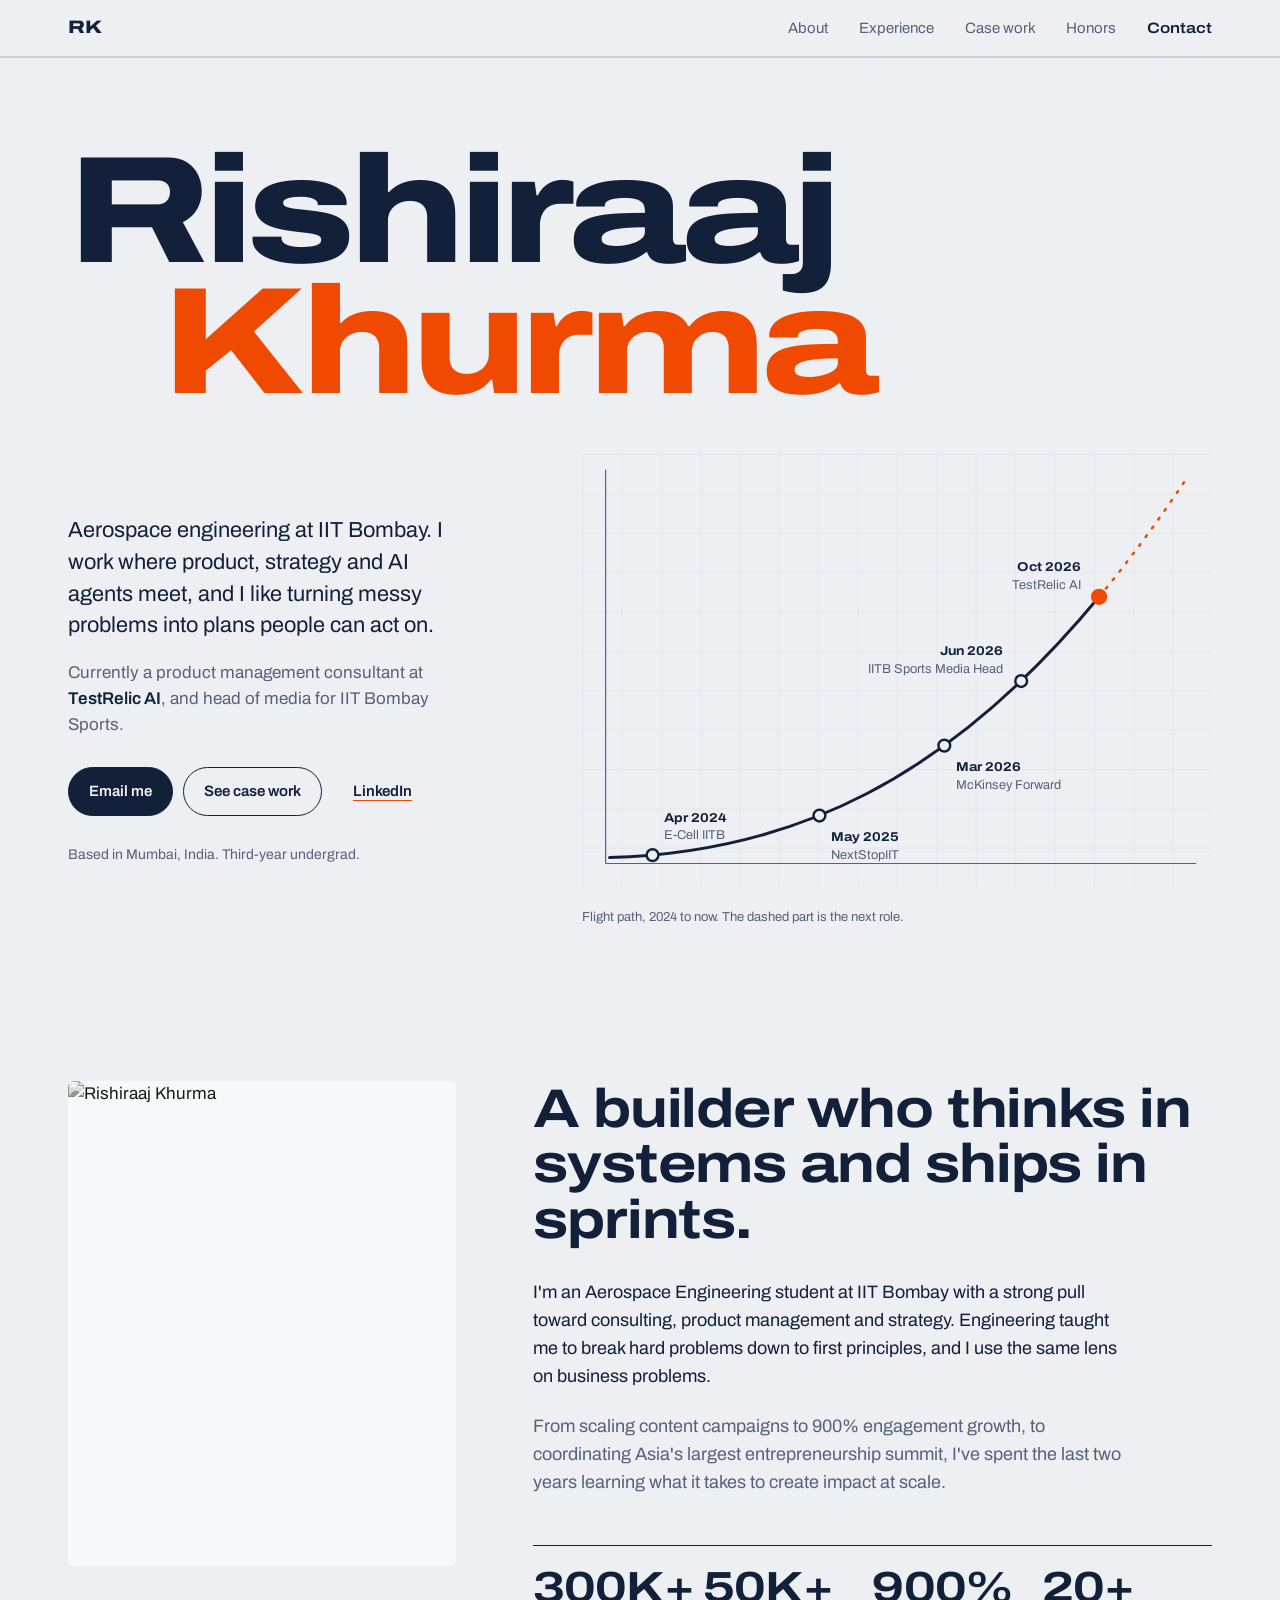
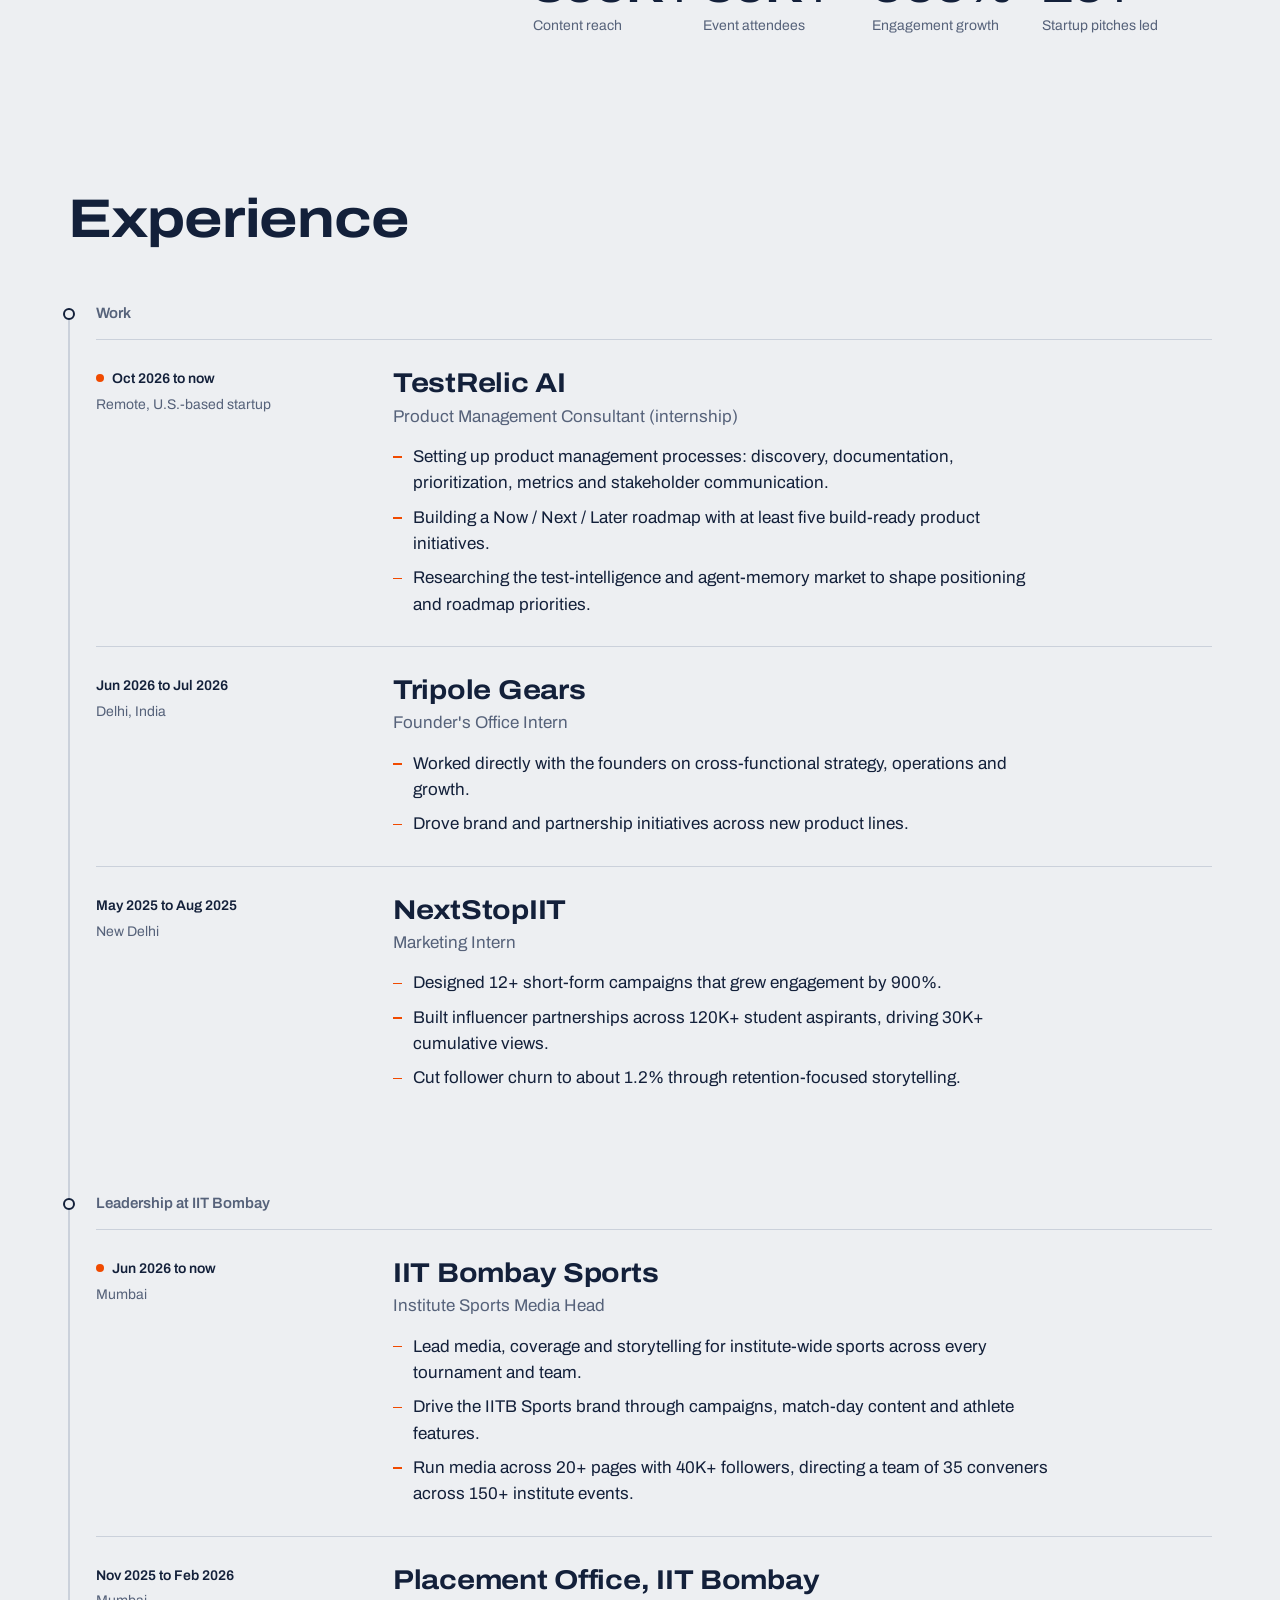
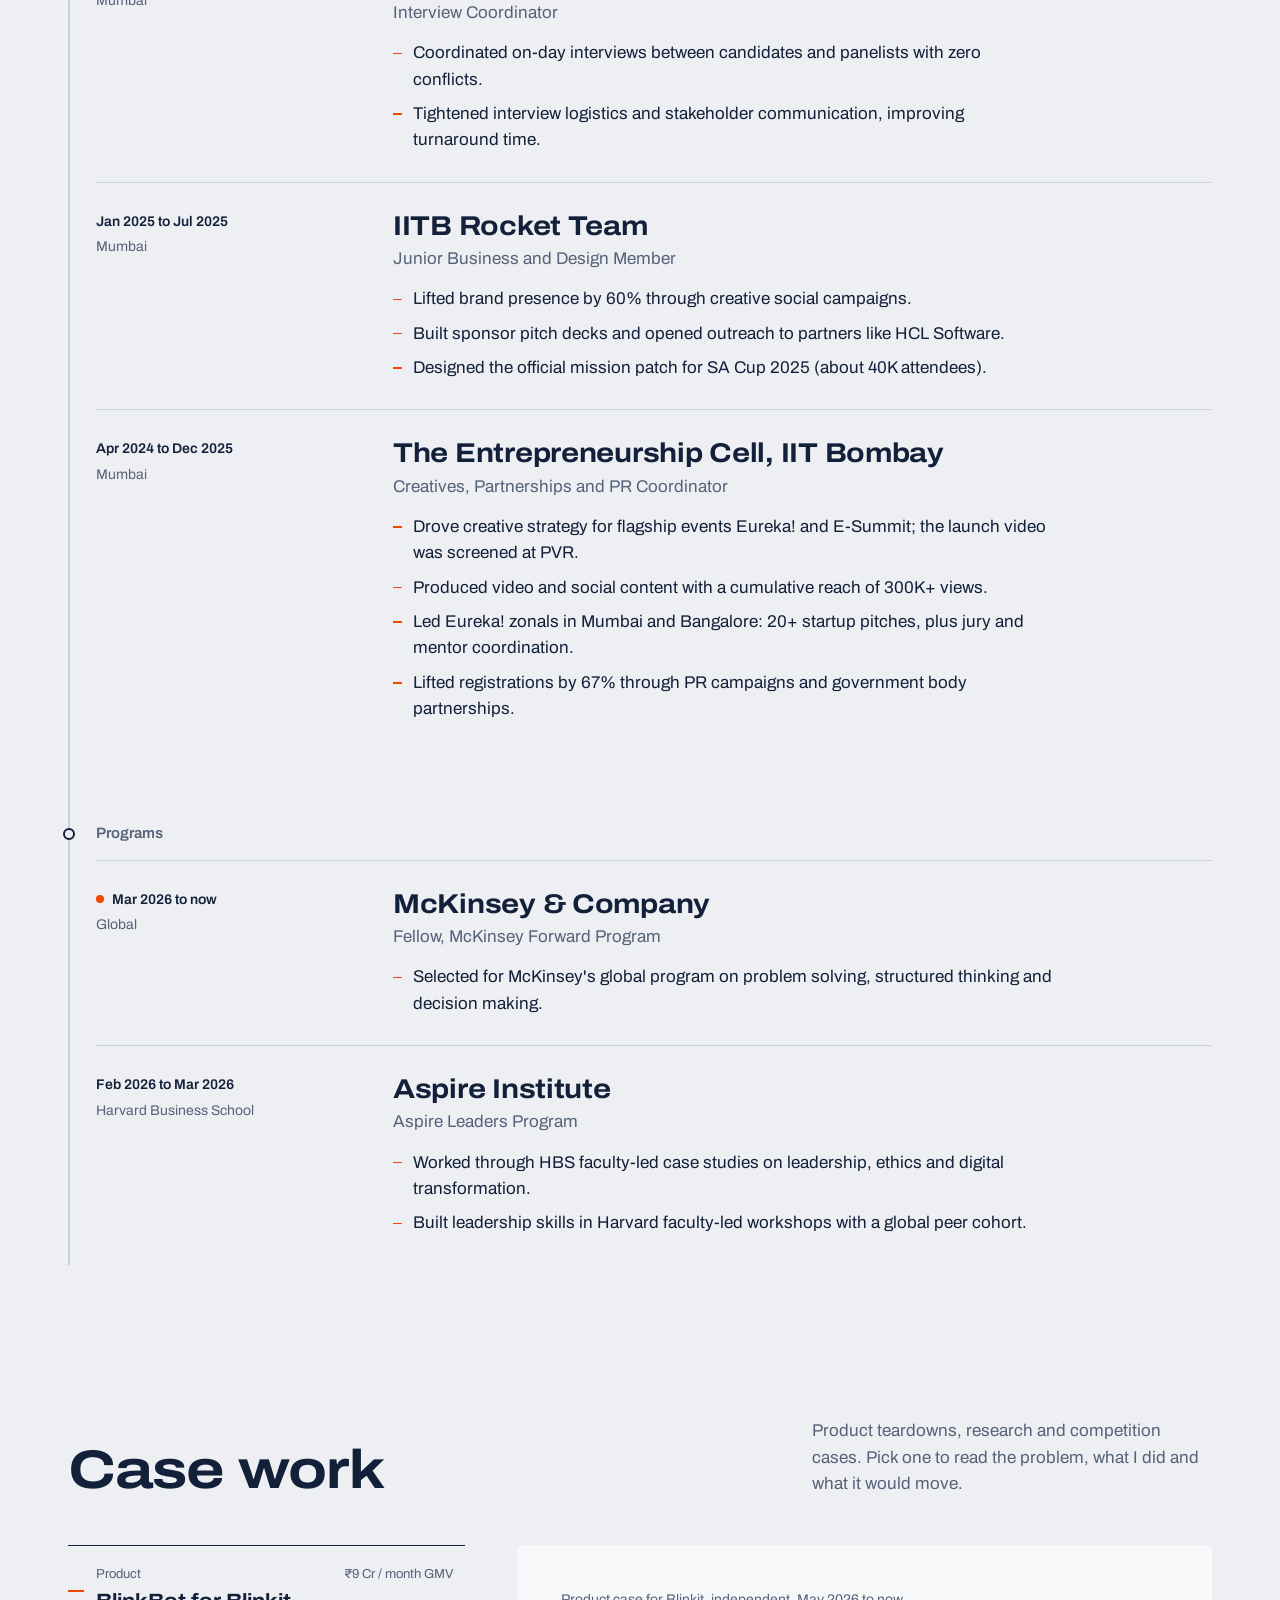
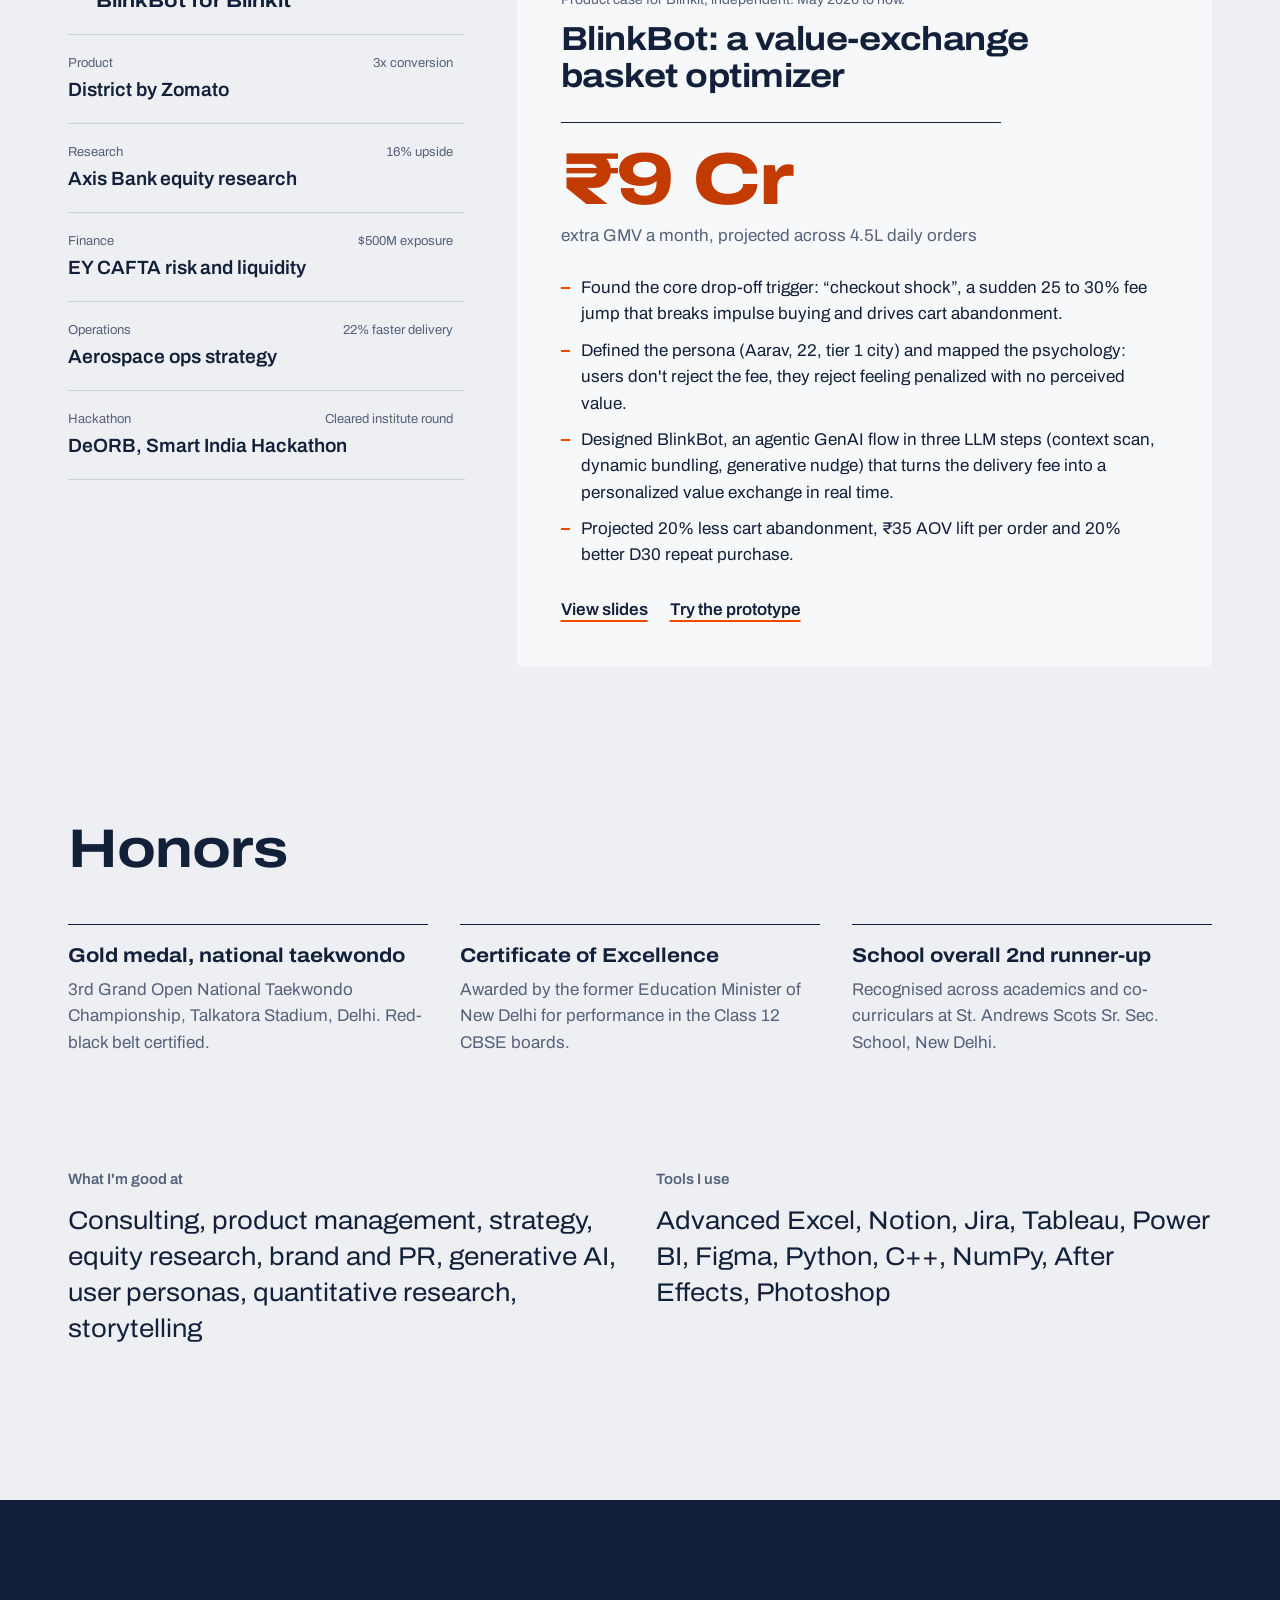
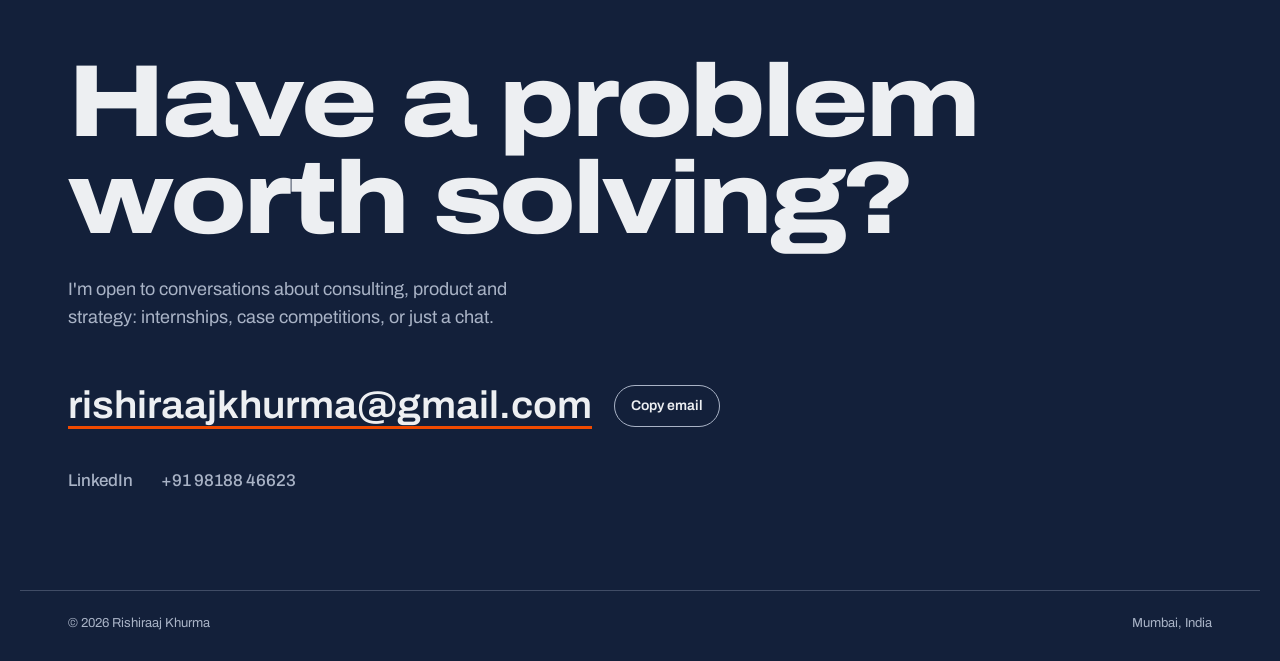
==== index.html @ b3c998ad "Build portfolio site Static HTML/CSS/JS portfolio with flight-path hero, experience timeline, case-w" ====
<!doctype html>
<html lang="en">
<head>
  <meta charset="utf-8">
  <meta name="viewport" content="width=device-width, initial-scale=1">
  <title>Rishiraaj Khurma</title>
  <meta name="description" content="Aerospace Engineering at IIT Bombay. Product management, strategy and AI agents. Product Management Consultant at TestRelic AI, McKinsey Forward Fellow.">
  <meta name="author" content="Rishiraaj Khurma">
  <meta name="theme-color" content="#13203A">

  <meta property="og:type" content="website">
  <meta property="og:title" content="Rishiraaj Khurma">
  <meta property="og:description" content="IIT Bombay Aerospace. Product, strategy and AI agents.">
  <meta property="og:image" content="/assets/og.png">
  <meta name="twitter:card" content="summary_large_image">

  <link rel="icon" href="/assets/favicon.svg" type="image/svg+xml">
  <link rel="preconnect" href="https://fonts.googleapis.com">
  <link rel="preconnect" href="https://fonts.gstatic.com" crossorigin>
  <link href="https://fonts.googleapis.com/css2?family=Archivo:ital,wdth,wght@0,62..125,300..800;1,62..125,300..800&display=swap" rel="stylesheet">
  <link rel="stylesheet" href="/assets/styles.css">
  <script>document.documentElement.classList.add('js')</script>
</head>
<body>
  <a class="skip" href="#main">Skip to content</a>

  <header class="bar" id="top">
    <div class="bar__inner">
      <a class="bar__name" href="#top" aria-label="Rishiraaj Khurma, back to top">RK</a>
      <nav aria-label="Sections">
        <ul class="bar__nav">
          <li><a href="#about">About</a></li>
          <li><a href="#work">Experience</a></li>
          <li><a href="#cases">Case work</a></li>
          <li><a href="#honors">Honors</a></li>
          <li><a href="#contact" class="bar__cta">Contact</a></li>
        </ul>
      </nav>
    </div>
    <div class="bar__progress" aria-hidden="true"><span></span></div>
  </header>

  <main id="main">

    <!-- Hero -->
    <section class="hero" aria-labelledby="hero-name">
      <h1 class="hero__name" id="hero-name">
        <span class="hero__line">Rishiraaj</span>
        <span class="hero__line">Khurma</span>
      </h1>

      <div class="hero__grid">
        <div class="hero__copy">
          <p class="hero__lede">
            Aerospace engineering at IIT Bombay. I work where product, strategy and AI agents meet, and I like turning messy problems into plans people can act on.
          </p>
          <p class="hero__now">
            Currently a product management consultant at <strong>TestRelic AI</strong>, and head of media for IIT Bombay Sports.
          </p>
          <div class="hero__actions">
            <a class="btn btn--solid" href="mailto:rishiraajkhurma@gmail.com">Email me</a>
            <a class="btn" href="#cases">See case work</a>
            <a class="btn btn--plain" href="https://www.linkedin.com/in/rishiraajkhurma" target="_blank" rel="noopener">LinkedIn</a>
          </div>
          <p class="hero__where">Based in Mumbai, India. Third-year undergrad.</p>
        </div>

        <figure class="flight" aria-label="Career path from 2024 to now, with what comes next">
          <svg class="flight__svg" viewBox="0 0 640 440" role="img" aria-hidden="true">
            <defs>
              <pattern id="grid" width="40" height="40" patternUnits="userSpaceOnUse">
                <path d="M40 0H0V40" fill="none" class="flight__grid"/>
              </pattern>
            </defs>
            <rect x="0" y="0" width="640" height="440" fill="url(#grid)"/>
            <line x1="24" y1="416" x2="624" y2="416" class="flight__axis"/>
            <line x1="24" y1="416" x2="24" y2="16" class="flight__axis"/>
            <path class="flight__ahead" d=""/>
            <path class="flight__path" d="M28 410 C 250 404, 430 300, 612 28"/>
            <g class="flight__points"></g>
          </svg>
          <figcaption class="flight__caption">Flight path, 2024 to now. The dashed part is the next role.</figcaption>
        </figure>
      </div>
    </section>

    <!-- About -->
    <section class="about section" id="about" aria-labelledby="about-h">
      <div class="about__photo">
        <img src="/assets/pfp.png" alt="Rishiraaj Khurma" width="480" height="600" loading="lazy"
             onerror="this.onerror=null;this.src='https://rishiraaj-khurma-portfolio.vercel.app/pfp.png'">
      </div>
      <div class="about__text">
        <h2 id="about-h" class="h2">A builder who thinks in systems and ships in sprints.</h2>
        <p>I'm an Aerospace Engineering student at IIT Bombay with a strong pull toward consulting, product management and strategy. Engineering taught me to break hard problems down to first principles, and I use the same lens on business problems.</p>
        <p>From scaling content campaigns to 900% engagement growth, to coordinating Asia's largest entrepreneurship summit, I've spent the last two years learning what it takes to create impact at scale.</p>

        <dl class="figures">
          <div><dt>Content reach</dt><dd data-count="300" data-suffix="K+">300K+</dd></div>
          <div><dt>Event attendees</dt><dd data-count="50" data-suffix="K+">50K+</dd></div>
          <div><dt>Engagement growth</dt><dd data-count="900" data-suffix="%">900%</dd></div>
          <div><dt>Startup pitches led</dt><dd data-count="20" data-suffix="+">20+</dd></div>
        </dl>
      </div>
    </section>

    <!-- Experience -->
    <section class="work section" id="work" aria-labelledby="work-h">
      <h2 id="work-h" class="h2">Experience</h2>

      <div class="work__groups">
        <div class="track" aria-hidden="true"><span class="track__fill"></span></div>

        <div class="group">
          <h3 class="group__title">Work</h3>

          <article class="role role--current">
            <p class="role__when"><time>Oct 2026</time> to now<span>Remote, U.S.-based startup</span></p>
            <div class="role__body">
              <h4 class="role__org">TestRelic AI</h4>
              <p class="role__title">Product Management Consultant (internship)</p>
              <ul>
                <li>Setting up product management processes: discovery, documentation, prioritization, metrics and stakeholder communication.</li>
                <li>Building a Now / Next / Later roadmap with at least five build-ready product initiatives.</li>
                <li>Researching the test-intelligence and agent-memory market to shape positioning and roadmap priorities.</li>
              </ul>
            </div>
          </article>

          <article class="role">
            <p class="role__when"><time>Jun 2026</time> to <time>Jul 2026</time><span>Delhi, India</span></p>
            <div class="role__body">
              <h4 class="role__org">Tripole Gears</h4>
              <p class="role__title">Founder's Office Intern</p>
              <ul>
                <li>Worked directly with the founders on cross-functional strategy, operations and growth.</li>
                <li>Drove brand and partnership initiatives across new product lines.</li>
              </ul>
            </div>
          </article>

          <article class="role">
            <p class="role__when"><time>May 2025</time> to <time>Aug 2025</time><span>New Delhi</span></p>
            <div class="role__body">
              <h4 class="role__org">NextStopIIT</h4>
              <p class="role__title">Marketing Intern</p>
              <ul>
                <li>Designed 12+ short-form campaigns that grew engagement by 900%.</li>
                <li>Built influencer partnerships across 120K+ student aspirants, driving 30K+ cumulative views.</li>
                <li>Cut follower churn to about 1.2% through retention-focused storytelling.</li>
              </ul>
            </div>
          </article>
        </div>

        <div class="group">
          <h3 class="group__title">Leadership at IIT Bombay</h3>

          <article class="role role--current">
            <p class="role__when"><time>Jun 2026</time> to now<span>Mumbai</span></p>
            <div class="role__body">
              <h4 class="role__org">IIT Bombay Sports</h4>
              <p class="role__title">Institute Sports Media Head</p>
              <ul>
                <li>Lead media, coverage and storytelling for institute-wide sports across every tournament and team.</li>
                <li>Drive the IITB Sports brand through campaigns, match-day content and athlete features.</li>
                <li>Run media across 20+ pages with 40K+ followers, directing a team of 35 conveners across 150+ institute events.</li>
              </ul>
            </div>
          </article>

          <article class="role">
            <p class="role__when"><time>Nov 2025</time> to <time>Feb 2026</time><span>Mumbai</span></p>
            <div class="role__body">
              <h4 class="role__org">Placement Office, IIT Bombay</h4>
              <p class="role__title">Interview Coordinator</p>
              <ul>
                <li>Coordinated on-day interviews between candidates and panelists with zero conflicts.</li>
                <li>Tightened interview logistics and stakeholder communication, improving turnaround time.</li>
              </ul>
            </div>
          </article>

          <article class="role">
            <p class="role__when"><time>Jan 2025</time> to <time>Jul 2025</time><span>Mumbai</span></p>
            <div class="role__body">
              <h4 class="role__org">IITB Rocket Team</h4>
              <p class="role__title">Junior Business and Design Member</p>
              <ul>
                <li>Lifted brand presence by 60% through creative social campaigns.</li>
                <li>Built sponsor pitch decks and opened outreach to partners like HCL Software.</li>
                <li>Designed the official mission patch for SA Cup 2025 (about 40K attendees).</li>
              </ul>
            </div>
          </article>

          <article class="role">
            <p class="role__when"><time>Apr 2024</time> to <time>Dec 2025</time><span>Mumbai</span></p>
            <div class="role__body">
              <h4 class="role__org">The Entrepreneurship Cell, IIT Bombay</h4>
              <p class="role__title">Creatives, Partnerships and PR Coordinator</p>
              <ul>
                <li>Drove creative strategy for flagship events Eureka! and E-Summit; the launch video was screened at PVR.</li>
                <li>Produced video and social content with a cumulative reach of 300K+ views.</li>
                <li>Led Eureka! zonals in Mumbai and Bangalore: 20+ startup pitches, plus jury and mentor coordination.</li>
                <li>Lifted registrations by 67% through PR campaigns and government body partnerships.</li>
              </ul>
            </div>
          </article>
        </div>

        <div class="group">
          <h3 class="group__title">Programs</h3>

          <article class="role role--current">
            <p class="role__when"><time>Mar 2026</time> to now<span>Global</span></p>
            <div class="role__body">
              <h4 class="role__org">McKinsey &amp; Company</h4>
              <p class="role__title">Fellow, McKinsey Forward Program</p>
              <ul>
                <li>Selected for McKinsey's global program on problem solving, structured thinking and decision making.</li>
              </ul>
            </div>
          </article>

          <article class="role">
            <p class="role__when"><time>Feb 2026</time> to <time>Mar 2026</time><span>Harvard Business School</span></p>
            <div class="role__body">
              <h4 class="role__org">Aspire Institute</h4>
              <p class="role__title">Aspire Leaders Program</p>
              <ul>
                <li>Worked through HBS faculty-led case studies on leadership, ethics and digital transformation.</li>
                <li>Built leadership skills in Harvard faculty-led workshops with a global peer cohort.</li>
              </ul>
            </div>
          </article>
        </div>
      </div>
    </section>

    <!-- Case work -->
    <section class="cases section" id="cases" aria-labelledby="cases-h">
      <div class="cases__head">
        <h2 id="cases-h" class="h2">Case work</h2>
        <p class="cases__intro">Product teardowns, research and competition cases. Pick one to read the problem, what I did and what it would move.</p>
      </div>

      <div class="cases__layout">
        <div class="cases__index" role="tablist" aria-label="Cases" aria-orientation="vertical">
          <button class="case-tab" role="tab" id="t-blinkbot" aria-controls="p-blinkbot" aria-selected="true">
            <span class="case-tab__kind">Product</span>
            <span class="case-tab__title">BlinkBot for Blinkit</span>
            <span class="case-tab__fig">₹9 Cr / month GMV</span>
          </button>
          <button class="case-tab" role="tab" id="t-district" aria-controls="p-district" aria-selected="false" tabindex="-1">
            <span class="case-tab__kind">Product</span>
            <span class="case-tab__title">District by Zomato</span>
            <span class="case-tab__fig">3x conversion</span>
          </button>
          <button class="case-tab" role="tab" id="t-axis" aria-controls="p-axis" aria-selected="false" tabindex="-1">
            <span class="case-tab__kind">Research</span>
            <span class="case-tab__title">Axis Bank equity research</span>
            <span class="case-tab__fig">16% upside</span>
          </button>
          <button class="case-tab" role="tab" id="t-ey" aria-controls="p-ey" aria-selected="false" tabindex="-1">
            <span class="case-tab__kind">Finance</span>
            <span class="case-tab__title">EY CAFTA risk and liquidity</span>
            <span class="case-tab__fig">$500M exposure</span>
          </button>
          <button class="case-tab" role="tab" id="t-aero" aria-controls="p-aero" aria-selected="false" tabindex="-1">
            <span class="case-tab__kind">Operations</span>
            <span class="case-tab__title">Aerospace ops strategy</span>
            <span class="case-tab__fig">22% faster delivery</span>
          </button>
          <button class="case-tab" role="tab" id="t-deorb" aria-controls="p-deorb" aria-selected="false" tabindex="-1">
            <span class="case-tab__kind">Hackathon</span>
            <span class="case-tab__title">DeORB, Smart India Hackathon</span>
            <span class="case-tab__fig">Cleared institute round</span>
          </button>
        </div>

        <div class="cases__panels">
          <article class="case" role="tabpanel" id="p-blinkbot" aria-labelledby="t-blinkbot" tabindex="0">
            <p class="case__meta">Product case for Blinkit, independent. <time>May 2026</time> to now.</p>
            <h3 class="case__title">BlinkBot: a value-exchange basket optimizer</h3>
            <p class="case__big"><span>₹9 Cr</span> extra GMV a month, projected across 4.5L daily orders</p>
            <ul>
              <li>Found the core drop-off trigger: “checkout shock”, a sudden 25 to 30% fee jump that breaks impulse buying and drives cart abandonment.</li>
              <li>Defined the persona (Aarav, 22, tier 1 city) and mapped the psychology: users don't reject the fee, they reject feeling penalized with no perceived value.</li>
              <li>Designed BlinkBot, an agentic GenAI flow in three LLM steps (context scan, dynamic bundling, generative nudge) that turns the delivery fee into a personalized value exchange in real time.</li>
              <li>Projected 20% less cart abandonment, ₹35 AOV lift per order and 20% better D30 repeat purchase.</li>
            </ul>
            <p class="case__links">
              <a href="https://drive.google.com/file/d/13JqOaMulJGSCNLsYfBoL2JAouONL_U6Y/view?usp=sharing" target="_blank" rel="noopener">View slides</a>
              <a href="https://blinkbotai.lovable.app" target="_blank" rel="noopener">Try the prototype</a>
            </p>
          </article>

          <article class="case" role="tabpanel" id="p-district" aria-labelledby="t-district" tabindex="0">
            <p class="case__meta">Product case for District by Zomato, independent. <time>Jan 2025</time> to <time>Apr 2025</time>.</p>
            <h3 class="case__title">District by Zomato: product strategy</h3>
            <p class="case__big"><span>3x</span> projected conversion lift within a 2 to 5 km radius</p>
            <ul>
              <li>Segmented 105M users into behavioral cohorts and surfaced 4 friction points in India's ₹4,500 Cr events market.</li>
              <li>Benchmarked 3 competitors to build a mood-based discovery positioning for 25M Gen Z users.</li>
              <li>Proposed “Who's Near You Tonight” with group split payments.</li>
            </ul>
            <p class="case__links">
              <a href="https://drive.google.com/file/d/1SCaFkXVV465xN4ebJC2KT2j3y9N6NiCo/view?usp=sharing" target="_blank" rel="noopener">View slides</a>
            </p>
          </article>

          <article class="case" role="tabpanel" id="p-axis" aria-labelledby="t-axis" tabindex="0">
            <p class="case__meta">Finance Club, IIT Bombay. <time>Oct 2025</time> to <time>Nov 2025</time>.</p>
            <h3 class="case__title">Equity research: Axis Bank Ltd.</h3>
            <p class="case__big"><span>BUY</span> at ₹1,160 with a ₹1,350 target, 16% upside</p>
            <ul>
              <li>Analyzed 7 years of performance: ₹16.5L Cr assets, 17% ROE, 4.1% NIM, 15% capital adequacy.</li>
              <li>Benchmarked against 3 major private banks on P/E, net NPA (0.4%) and EPS growth.</li>
            </ul>
            <p class="case__links">
              <a href="https://drive.google.com/file/d/1Oq4AeHaycqKcXLXpIfnddOMw5mjNQ_Pj/view?usp=sharing" target="_blank" rel="noopener">Read the report</a>
            </p>
          </article>

          <article class="case" role="tabpanel" id="p-ey" aria-labelledby="t-ey" tabindex="0">
            <p class="case__meta">EY CAFTA Case Championship, finalist. <time>Sep 2025</time> to <time>Nov 2025</time>.</p>
            <h3 class="case__title">Financial risk and liquidity management</h3>
            <p class="case__big"><span>18%</span> fewer working-capital shortfalls in the cash model</p>
            <ul>
              <li>Built a currency risk strategy for a $500M unhedged exposure in Nigeria.</li>
              <li>Designed a cash and liquidity model forecasting $450M in export inflows.</li>
              <li>Recommended surplus-cash policies for an INR 15 to 20K Cr revenue scale at an 8 to 10% target yield.</li>
            </ul>
            <p class="case__links">
              <a href="https://drive.google.com/file/d/1MUNu1fK9w3oQ-B3bmoziqNy0Lb9kVl91/view?usp=sharing" target="_blank" rel="noopener">View slides</a>
            </p>
          </article>

          <article class="case" role="tabpanel" id="p-aero" aria-labelledby="t-aero" tabindex="0">
            <p class="case__meta">Course project, Intro to Management. <time>Jan 2025</time> to <time>Apr 2025</time>.</p>
            <h3 class="case__title">Operations strategy for a global aerospace leader</h3>
            <p class="case__big"><span>22%</span> faster delivery across 3 major defense contracts</p>
            <ul>
              <li>Designed a delivery roadmap after analyzing the supply chain and manufacturing setup.</li>
              <li>Modeled the financial impact: ₹12 Cr additional revenue over 2 years through retention.</li>
            </ul>
          </article>

          <article class="case" role="tabpanel" id="p-deorb" aria-labelledby="t-deorb" tabindex="0">
            <p class="case__meta">Smart India Hackathon 2024, Ministry of Civil Aviation. <time>Sep 2024</time> to <time>Dec 2024</time>.</p>
            <h3 class="case__title">DeORB: drone surveys for airport perimeter security</h3>
            <p class="case__big"><span>6</span> person IIT Bombay team, I led business and pitch</p>
            <ul>
              <li>Built a drone-based aerial survey solution for airport perimeter security.</li>
              <li>Cleared the institute round and presented the prototype and go-to-market to an expert panel.</li>
            </ul>
            <p class="case__links">
              <a href="https://drive.google.com/file/d/1jrsrOm20Nrbj3mEBCHLb-6gn8_rd56DR/view?usp=sharing" target="_blank" rel="noopener">View slides</a>
            </p>
          </article>
        </div>
      </div>
    </section>

    <!-- Honors + toolkit -->
    <section class="honors section" id="honors" aria-labelledby="honors-h">
      <h2 id="honors-h" class="h2">Honors</h2>
      <ul class="honors__list">
        <li>
          <h3>Gold medal, national taekwondo</h3>
          <p>3rd Grand Open National Taekwondo Championship, Talkatora Stadium, Delhi. Red-black belt certified.</p>
        </li>
        <li>
          <h3>Certificate of Excellence</h3>
          <p>Awarded by the former Education Minister of New Delhi for performance in the Class 12 CBSE boards.</p>
        </li>
        <li>
          <h3>School overall 2nd runner-up</h3>
          <p>Recognised across academics and co-curriculars at St. Andrews Scots Sr. Sec. School, New Delhi.</p>
        </li>
      </ul>

      <div class="kit">
        <div>
          <h3 class="kit__title">What I'm good at</h3>
          <p class="kit__list">Consulting, product management, strategy, equity research, brand and PR, generative AI, user personas, quantitative research, storytelling</p>
        </div>
        <div>
          <h3 class="kit__title">Tools I use</h3>
          <p class="kit__list">Advanced Excel, Notion, Jira, Tableau, Power BI, Figma, Python, C++, NumPy, After Effects, Photoshop</p>
        </div>
      </div>
    </section>

    <!-- Contact -->
    <section class="contact" id="contact" aria-labelledby="contact-h">
      <div class="contact__inner">
        <h2 id="contact-h" class="contact__h">Have a problem worth solving?</h2>
        <p class="contact__p">I'm open to conversations about consulting, product and strategy: internships, case competitions, or just a chat.</p>
        <div class="contact__mail">
          <a href="mailto:rishiraajkhurma@gmail.com" class="contact__email">rishiraajkhurma@gmail.com</a>
          <button type="button" class="copy" data-copy="rishiraajkhurma@gmail.com">Copy email</button>
        </div>
        <ul class="contact__links">
          <li><a href="https://www.linkedin.com/in/rishiraajkhurma" target="_blank" rel="noopener">LinkedIn</a></li>
          <li><a href="tel:+919818846623">+91 98188 46623</a></li>
        </ul>
      </div>
      <footer class="foot">
        <p>© 2026 Rishiraaj Khurma</p>
        <p>Mumbai, India</p>
      </footer>
    </section>
  </main>

  <script src="/assets/main.js" defer></script>
</body>
</html>
---- assets/styles.css ----
/* ---------- Tokens ---------- */
:root {
  --paper: #EDEFF2;
  --surface: #F7F8FA;
  --ink: #13203A;
  --muted: #56627A;
  --rule: #CBD1DB;
  --orange: #F04A00;        /* international orange */
  --orange-ink: #C23B00;    /* orange that passes contrast for text */
  --deep: #13203A;
  --deep-ink: #EDEFF2;
  --deep-muted: #A9B3C6;

  --font: "Archivo", "Helvetica Neue", Arial, sans-serif;
  --gutter: clamp(16px, 4vw, 48px);
  --max: 1240px;
  --ease: cubic-bezier(.2, .7, .1, 1);
}

@media (prefers-color-scheme: dark) {
  :root {
    --paper: #0E1525;
    --surface: #141D31;
    --ink: #E4E8EF;
    --muted: #98A3B7;
    --rule: #263149;
    --orange: #FF5A14;
    --orange-ink: #FF7A3D;
    --deep: #182239;
    --deep-ink: #E4E8EF;
    --deep-muted: #98A3B7;
  }
}

/* ---------- Base ---------- */
*, *::before, *::after { box-sizing: border-box; }
html { scroll-behavior: smooth; -webkit-text-size-adjust: 100%; }
body {
  margin: 0;
  background: var(--paper);
  color: var(--ink);
  font-family: var(--font);
  font-size: 17px;
  line-height: 1.55;
  font-variation-settings: "wdth" 100;
  -webkit-font-smoothing: antialiased;
  text-rendering: optimizeLegibility;
}
img { max-width: 100%; display: block; }
a { color: inherit; }
h1, h2, h3, h4, p, ul, dl { margin: 0; }
ul { padding: 0; list-style: none; }
::selection { background: var(--orange); color: #fff; }

:focus-visible {
  outline: 2px solid var(--orange);
  outline-offset: 3px;
  border-radius: 2px;
}

.skip {
  position: absolute; left: 12px; top: -60px;
  background: var(--ink); color: var(--paper);
  padding: 10px 14px; z-index: 100; text-decoration: none;
}
.skip:focus { top: 12px; }

.section {
  max-width: var(--max);
  margin: 0 auto;
  padding: clamp(80px, 12vw, 160px) var(--gutter) 0;
}

.h2 {
  font-size: clamp(2rem, 4.4vw, 3.4rem);
  line-height: 1.02;
  font-weight: 700;
  font-variation-settings: "wdth" 118;
  letter-spacing: -0.02em;
  max-width: 18ch;
}

/* ---------- Top bar ---------- */
.bar {
  position: sticky; top: 0; z-index: 50;
  background: color-mix(in srgb, var(--paper) 86%, transparent);
  backdrop-filter: blur(10px);
  -webkit-backdrop-filter: blur(10px);
}
.bar__inner {
  max-width: var(--max);
  margin: 0 auto;
  padding: 14px var(--gutter);
  display: flex; align-items: center; justify-content: space-between; gap: 16px;
}
.bar__name {
  font-weight: 800;
  font-variation-settings: "wdth" 125;
  text-decoration: none;
  font-size: 18px;
  letter-spacing: -0.01em;
}
.bar__nav { display: flex; gap: clamp(14px, 2.4vw, 32px); align-items: center; }
.bar__nav a {
  text-decoration: none;
  font-size: 15px;
  color: var(--muted);
  transition: color .2s, font-variation-settings .3s var(--ease);
}
.bar__nav a:hover, .bar__nav a[aria-current="true"] { color: var(--ink); font-variation-settings: "wdth" 115; }
.bar__cta { color: var(--ink) !important; font-weight: 600; }
.bar__progress { height: 2px; background: var(--rule); }
.bar__progress span {
  display: block; height: 100%; width: 100%;
  background: var(--orange);
  transform-origin: 0 50%;
  transform: scaleX(0);
}

@media (max-width: 640px) {
  .bar__nav li:not(:last-child) { display: none; }
}

/* ---------- Hero ---------- */
.hero {
  max-width: var(--max);
  margin: 0 auto;
  padding: clamp(40px, 7vw, 96px) var(--gutter) 0;
}
.hero__name {
  font-weight: 800;
  font-size: clamp(3.4rem, 17vw, 9.5rem);
  line-height: .86;
  letter-spacing: -0.035em;
  font-variation-settings: "wdth" 125;
}
.hero__line { display: block; }
.hero__line:nth-child(2) { padding-left: .62em; color: var(--orange); }

/* Throttle-up: the name opens from condensed to expanded on load */
.js .hero__line {
  font-variation-settings: "wdth" 62;
  opacity: 0;
  animation: throttle 1.3s var(--ease) forwards;
}
.js .hero__line:nth-child(2) { animation-delay: .12s; }
@keyframes throttle {
  0%   { font-variation-settings: "wdth" 62; opacity: 0; }
  20%  { opacity: 1; }
  100% { font-variation-settings: "wdth" 125; opacity: 1; }
}

.hero__grid {
  display: grid;
  grid-template-columns: minmax(0, 5fr) minmax(0, 7fr);
  gap: clamp(28px, 5vw, 72px);
  margin-top: clamp(24px, 3.5vw, 48px);
  align-items: center;
}
.hero__lede {
  font-size: clamp(1.15rem, 1.7vw, 1.4rem);
  line-height: 1.45;
  max-width: 34ch;
}
.hero__now {
  margin-top: 18px;
  color: var(--muted);
  max-width: 40ch;
}
.hero__now strong { color: var(--ink); font-weight: 600; }
.hero__actions { display: flex; flex-wrap: wrap; gap: 10px; margin-top: 28px; }
.hero__where { margin-top: 28px; font-size: 14px; color: var(--muted); }

.btn {
  display: inline-flex; align-items: center;
  padding: 12px 20px;
  border: 1.5px solid var(--ink);
  border-radius: 999px;
  font-size: 15px; font-weight: 600;
  text-decoration: none;
  transition: background .2s, color .2s, font-variation-settings .35s var(--ease);
}
.btn:hover { font-variation-settings: "wdth" 116; }
.btn--solid { background: var(--ink); color: var(--paper); }
.btn--solid:hover { background: var(--orange); border-color: var(--orange); color: #fff; }
.btn:not(.btn--solid):not(.btn--plain):hover { background: var(--ink); color: var(--paper); }
.btn--plain { border-color: transparent; text-decoration: underline; text-underline-offset: 4px; text-decoration-color: var(--orange); }

/* Flight path */
.flight { margin: 0; }
.flight__svg { width: 100%; height: auto; overflow: visible; }
.flight__grid { stroke: var(--rule); stroke-width: 1; opacity: .55; }
.flight__axis { stroke: var(--muted); stroke-width: 1.2; }
.flight__path {
  fill: none; stroke: var(--ink); stroke-width: 3; stroke-linecap: round;
}
.flight__ahead {
  fill: none; stroke: var(--orange); stroke-width: 2.5;
  stroke-dasharray: 2 9; stroke-linecap: round;
  opacity: 0; transition: opacity .6s .2s;
}
.flight.is-drawn .flight__ahead { opacity: 1; }
.flight__dot { fill: var(--paper); stroke: var(--ink); stroke-width: 2.5; }
.flight__dot--now { fill: var(--orange); stroke: var(--orange); }
.flight__ring { fill: none; stroke: var(--orange); stroke-width: 2; transform-box: fill-box; transform-origin: center; animation: ping 2.4s ease-out infinite; }
@keyframes ping { 0% { transform: scale(1); opacity: .9; } 100% { transform: scale(3.2); opacity: 0; } }
.flight__when { font-size: 13px; font-weight: 700; fill: var(--ink); font-variation-settings: "wdth" 112; }
.flight__what { font-size: 13px; fill: var(--muted); }
.flight__next .flight__when { fill: var(--orange-ink); }
.flight__pt { opacity: 0; transition: opacity .45s var(--ease), transform .45s var(--ease); transform: translateY(6px); }
.flight__pt.is-on { opacity: 1; transform: none; }
.flight__caption { margin-top: 12px; font-size: 13px; color: var(--muted); }

@media (max-width: 860px) {
  .hero__grid { grid-template-columns: 1fr; align-items: start; }
  .flight { order: -1; }
  .flight__when, .flight__what { font-size: 19px; }
}

/* ---------- About ---------- */
.about {
  display: grid;
  grid-template-columns: minmax(0, 4fr) minmax(0, 7fr);
  gap: clamp(32px, 6vw, 96px);
  align-items: start;
}
.about__photo {
  position: relative;
  aspect-ratio: 4 / 5;
  background: var(--surface);
  border-radius: 6px;
  overflow: hidden;
}
.about__photo img { width: 100%; height: 100%; object-fit: cover; filter: grayscale(1) contrast(1.05); transition: filter .6s var(--ease); }
.about__photo:hover img { filter: none; }
.about__text p { margin-top: 22px; max-width: 60ch; color: var(--muted); font-size: 18px; }
.about__text .h2 + p { margin-top: 32px; color: var(--ink); }

.figures {
  margin-top: 48px;
  display: grid;
  grid-template-columns: repeat(4, minmax(0, 1fr));
  border-top: 1.5px solid var(--ink);
}
.figures > div { padding: 18px 16px 0 0; }
.figures dd {
  margin: 0;
  order: -1;
  font-size: clamp(1.9rem, 3.4vw, 2.8rem);
  font-weight: 700;
  font-variation-settings: "wdth" 120;
  letter-spacing: -0.02em;
  font-variant-numeric: tabular-nums;
  line-height: 1.1;
}
.figures > div { display: flex; flex-direction: column; }
.figures dt { font-size: 14px; color: var(--muted); margin-top: 4px; }

@media (max-width: 860px) {
  .about { grid-template-columns: 1fr; }
  .about__photo { max-width: 340px; }
  .figures { grid-template-columns: repeat(2, minmax(0, 1fr)); row-gap: 20px; }
}

/* ---------- Experience ---------- */
.work__groups { position: relative; margin-top: 56px; padding-left: 28px; }
.track {
  position: absolute; left: 0; top: 6px; bottom: 0; width: 2px;
  background: var(--rule);
}
.track__fill {
  position: absolute; inset: 0;
  background: var(--orange);
  transform-origin: 50% 0;
  transform: scaleY(0);
}
.group + .group { margin-top: 72px; }
.group__title {
  font-size: 15px;
  font-weight: 600;
  color: var(--muted);
  padding-bottom: 14px;
  position: relative;
}
.group__title::before {
  content: ""; position: absolute; left: -33px; top: 6px;
  width: 12px; height: 12px; border-radius: 50%;
  background: var(--paper); border: 2px solid var(--ink);
}

.role {
  display: grid;
  grid-template-columns: minmax(0, 3fr) minmax(0, 9fr);
  gap: 24px;
  padding: 28px 0;
  border-top: 1px solid var(--rule);
}
.role__when {
  font-size: 14px;
  font-variant-numeric: tabular-nums;
  color: var(--ink);
  font-weight: 600;
}
.role__when span { display: block; margin-top: 4px; font-weight: 400; color: var(--muted); }
.role--current .role__when time:first-child::before {
  content: ""; display: inline-block; width: 8px; height: 8px; border-radius: 50%;
  background: var(--orange); margin-right: 8px; vertical-align: 1px;
}
.role__org {
  font-size: clamp(1.3rem, 2.2vw, 1.7rem);
  font-weight: 700;
  font-variation-settings: "wdth" 112;
  letter-spacing: -0.01em;
  line-height: 1.15;
}
.role__title { margin-top: 4px; color: var(--muted); }
.role ul { margin-top: 14px; display: grid; gap: 8px; max-width: 66ch; }
.role li { position: relative; padding-left: 20px; }
.role li::before {
  content: ""; position: absolute; left: 0; top: .72em;
  width: 9px; height: 1.5px; background: var(--orange);
}

@media (max-width: 720px) {
  .role { grid-template-columns: 1fr; gap: 10px; }
}

/* ---------- Case work ---------- */
.cases__head {
  display: flex; justify-content: space-between; align-items: end; gap: 32px; flex-wrap: wrap;
}
.cases__intro { color: var(--muted); max-width: 40ch; }

.cases__layout {
  margin-top: 48px;
  display: grid;
  grid-template-columns: minmax(0, 4fr) minmax(0, 7fr);
  gap: clamp(24px, 4vw, 56px);
  align-items: start;
}
.cases__index { display: flex; flex-direction: column; border-top: 1.5px solid var(--ink); }
.case-tab {
  all: unset;
  box-sizing: border-box;
  cursor: pointer;
  display: grid;
  grid-template-columns: 1fr auto;
  grid-template-areas: "kind fig" "title title";
  gap: 2px 12px;
  padding: 18px 12px 18px 0;
  border-bottom: 1px solid var(--rule);
  position: relative;
  transition: padding .35s var(--ease);
}
.case-tab::before {
  content: ""; position: absolute; left: 0; top: 50%; width: 0; height: 2px;
  background: var(--orange); transition: width .35s var(--ease);
}
.case-tab:hover, .case-tab[aria-selected="true"] { padding-left: 28px; }
.case-tab[aria-selected="true"]::before { width: 16px; }
.case-tab:focus-visible { outline: 2px solid var(--orange); outline-offset: -2px; }
.case-tab__kind { grid-area: kind; font-size: 13px; color: var(--muted); }
.case-tab__fig { grid-area: fig; font-size: 13px; color: var(--muted); font-variant-numeric: tabular-nums; text-align: right; }
.case-tab__title {
  grid-area: title;
  font-size: 1.2rem; font-weight: 600;
  font-variation-settings: "wdth" 100;
  transition: font-variation-settings .35s var(--ease);
}
.case-tab[aria-selected="true"] .case-tab__title { font-variation-settings: "wdth" 116; font-weight: 700; }

.cases__panels { position: relative; }
.case {
  background: var(--surface);
  border-radius: 6px;
  padding: clamp(24px, 3.5vw, 44px);
}
.case:focus-visible { outline: 2px solid var(--orange); outline-offset: 2px; }
.case__meta { font-size: 14px; color: var(--muted); }
.case__title {
  margin-top: 10px;
  font-size: clamp(1.5rem, 2.6vw, 2.1rem);
  font-weight: 700;
  font-variation-settings: "wdth" 112;
  letter-spacing: -0.015em;
  line-height: 1.1;
  max-width: 24ch;
}
.case__big {
  margin-top: 28px;
  padding-top: 20px;
  border-top: 1.5px solid var(--ink);
  color: var(--muted);
  max-width: 44ch;
}
.case__big span {
  display: block;
  color: var(--orange-ink);
  font-size: clamp(2.6rem, 6vw, 4.6rem);
  font-weight: 800;
  font-variation-settings: "wdth" 125;
  letter-spacing: -0.03em;
  line-height: 1;
  margin-bottom: 6px;
}
.case ul { margin-top: 26px; display: grid; gap: 10px; max-width: 64ch; }
.case li { position: relative; padding-left: 20px; }
.case li::before {
  content: ""; position: absolute; left: 0; top: .72em;
  width: 9px; height: 1.5px; background: var(--orange);
}
.case__links { margin-top: 28px; display: flex; flex-wrap: wrap; gap: 10px 22px; }
.case__links a {
  font-weight: 600;
  text-decoration: underline;
  text-decoration-color: var(--orange);
  text-decoration-thickness: 2px;
  text-underline-offset: 5px;
  transition: font-variation-settings .3s var(--ease);
}
.case__links a:hover { font-variation-settings: "wdth" 116; }

/* Tabs only when JS is running on wide screens; otherwise everything stacks */
.js .cases__layout.is-tabs .case { display: none; }
.js .cases__layout.is-tabs .case.is-active { display: block; animation: panelIn .45s var(--ease); }
@keyframes panelIn { from { opacity: 0; transform: translateX(14px); } to { opacity: 1; transform: none; } }

@media (max-width: 900px) {
  .cases__layout { grid-template-columns: 1fr; }
  .cases__index { display: none; }
  .cases__panels { display: grid; gap: 16px; }
}

/* ---------- Honors + kit ---------- */
.honors__list {
  margin-top: 48px;
  display: grid;
  grid-template-columns: repeat(3, minmax(0, 1fr));
  gap: 32px;
}
.honors__list li { border-top: 1.5px solid var(--ink); padding-top: 18px; }
.honors__list h3 {
  font-size: 1.25rem; font-weight: 700;
  font-variation-settings: "wdth" 110;
  line-height: 1.2;
}
.honors__list p { margin-top: 10px; color: var(--muted); }

.kit {
  margin-top: clamp(64px, 9vw, 112px);
  display: grid;
  grid-template-columns: repeat(2, minmax(0, 1fr));
  gap: 32px;
  padding-bottom: clamp(80px, 12vw, 160px);
}
.kit__title { font-size: 15px; font-weight: 600; color: var(--muted); }
.kit__list {
  margin-top: 12px;
  font-size: clamp(1.25rem, 2.1vw, 1.6rem);
  line-height: 1.4;
  font-variation-settings: "wdth" 108;
  max-width: 36ch;
}

@media (max-width: 860px) {
  .honors__list, .kit { grid-template-columns: 1fr; }
}

/* ---------- Contact ---------- */
.contact { background: var(--deep); color: var(--deep-ink); }
.contact__inner {
  max-width: var(--max);
  margin: 0 auto;
  padding: clamp(80px, 12vw, 160px) var(--gutter) clamp(56px, 8vw, 96px);
}
.contact__h {
  font-size: clamp(2.6rem, 8vw, 6.6rem);
  font-weight: 800;
  line-height: .95;
  letter-spacing: -0.03em;
  font-variation-settings: "wdth" 120;
  max-width: 13ch;
}
.contact__p { margin-top: 28px; color: var(--deep-muted); max-width: 48ch; font-size: 18px; }
.contact__mail { margin-top: 44px; display: flex; flex-wrap: wrap; align-items: center; gap: 14px 22px; }
.contact__email {
  font-size: clamp(1.3rem, 3.6vw, 2.4rem);
  font-weight: 600;
  font-variation-settings: "wdth" 105;
  text-decoration: underline;
  text-decoration-color: var(--orange);
  text-decoration-thickness: 3px;
  text-underline-offset: 8px;
  word-break: break-all;
  transition: font-variation-settings .4s var(--ease);
}
.contact__email:hover { font-variation-settings: "wdth" 122; }
.copy {
  font: inherit; font-size: 14px; font-weight: 600;
  color: var(--deep-ink);
  background: transparent;
  border: 1.5px solid var(--deep-muted);
  border-radius: 999px;
  padding: 9px 16px;
  cursor: pointer;
  transition: background .2s, color .2s, border-color .2s;
}
.copy:hover { border-color: var(--deep-ink); }
.copy.is-done { background: var(--orange); border-color: var(--orange); color: #fff; }
.contact__links { margin-top: 32px; display: flex; flex-wrap: wrap; gap: 12px 28px; }
.contact__links a { color: var(--deep-muted); text-decoration: none; font-weight: 500; }
.contact__links a:hover { color: var(--deep-ink); text-decoration: underline; text-underline-offset: 4px; }

.foot {
  max-width: var(--max);
  margin: 0 auto;
  padding: 22px var(--gutter) 28px;
  display: flex; justify-content: space-between; gap: 16px; flex-wrap: wrap;
  font-size: 13px;
  color: var(--deep-muted);
  border-top: 1px solid color-mix(in srgb, var(--deep-muted) 30%, transparent);
}

/* ---------- Reduced motion ---------- */
@media (prefers-reduced-motion: reduce) {
  html { scroll-behavior: auto; }
  *, *::before, *::after { animation-duration: .01ms !important; animation-iteration-count: 1 !important; transition-duration: .01ms !important; }
  .js .hero__line { font-variation-settings: "wdth" 125; opacity: 1; }
}
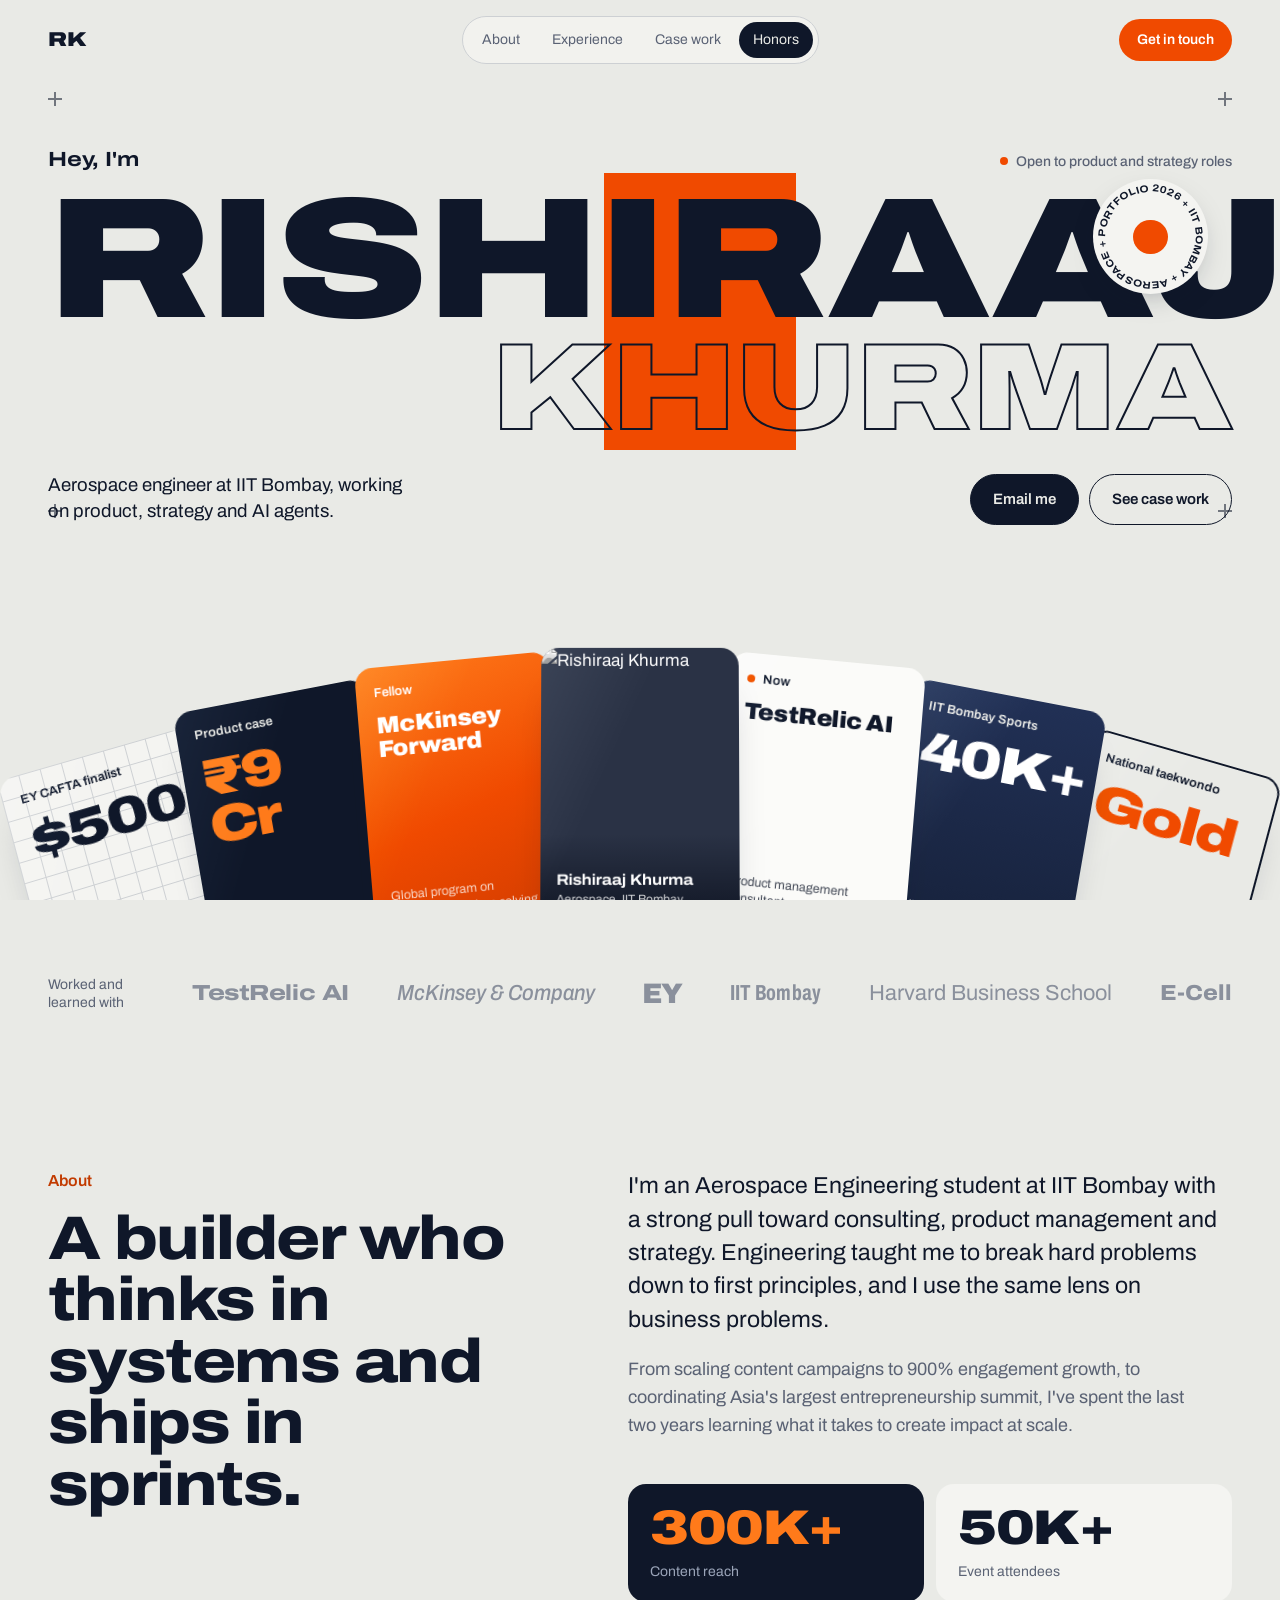
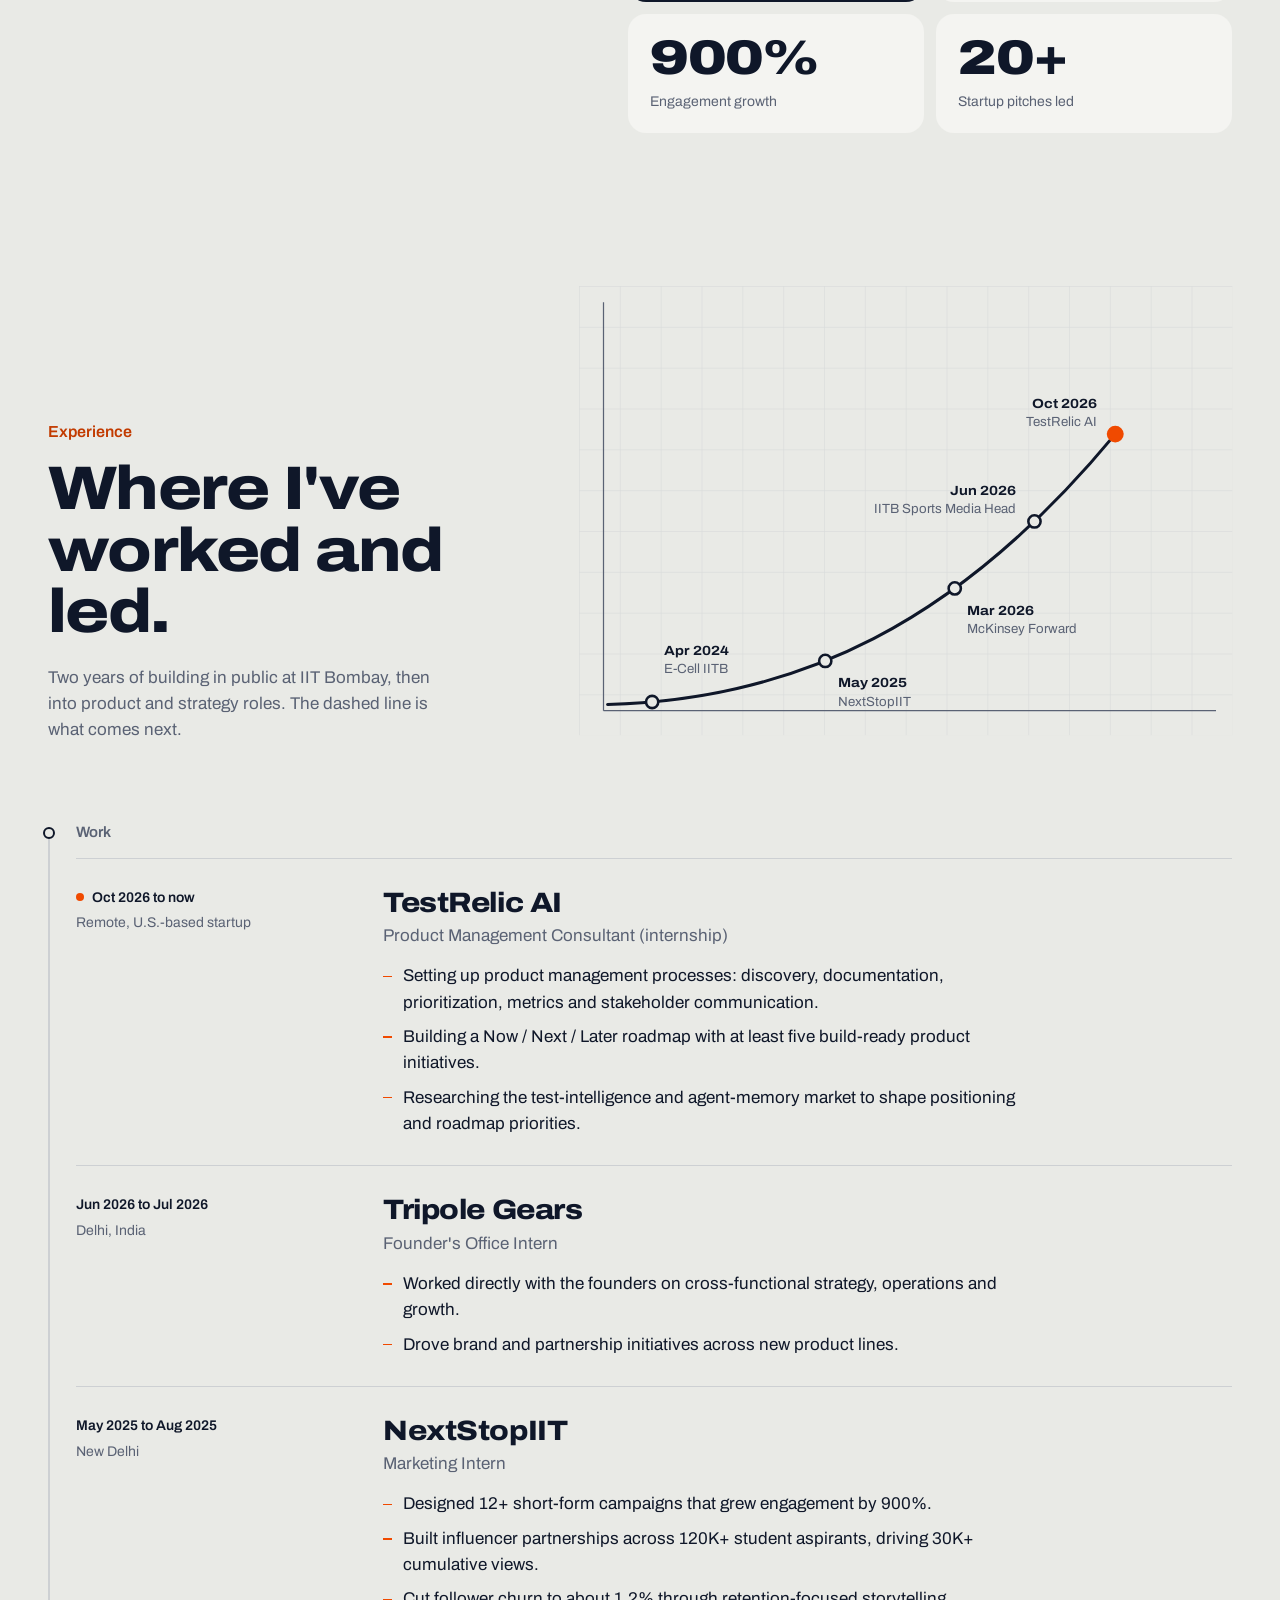
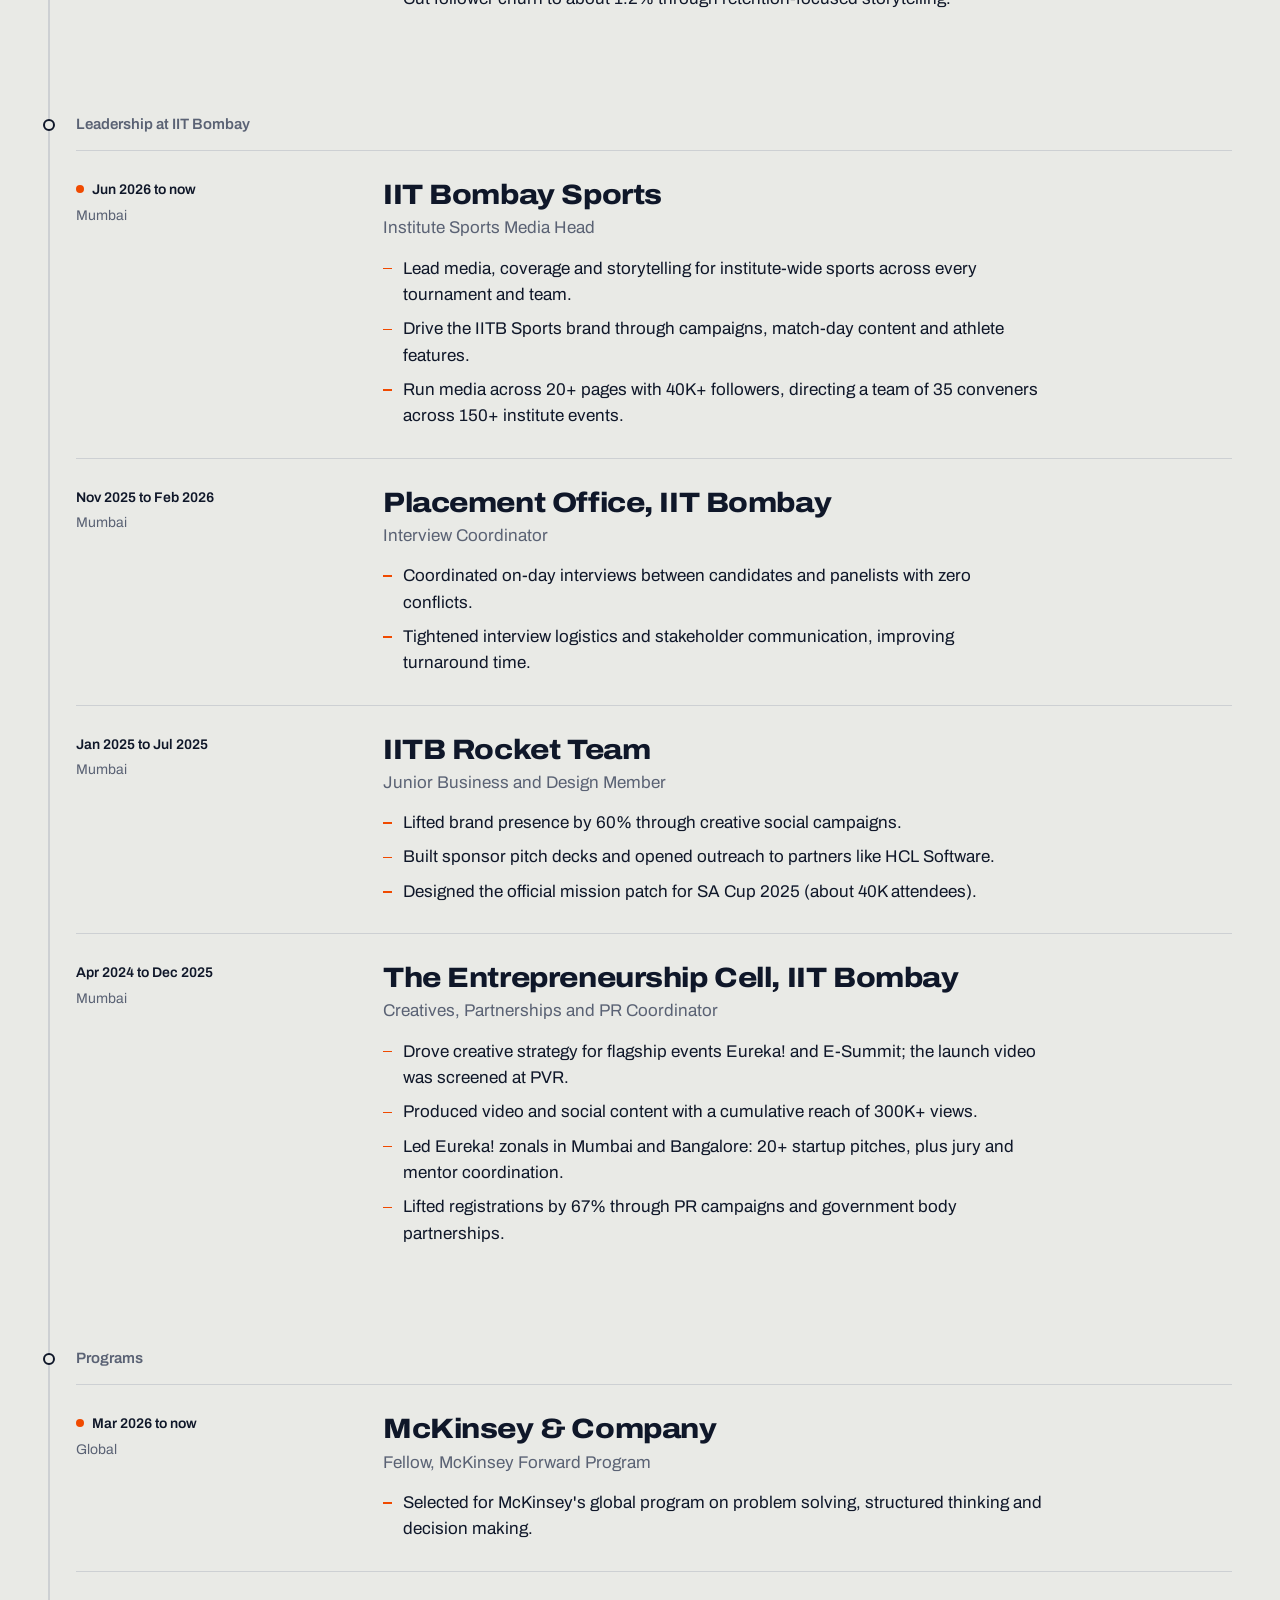
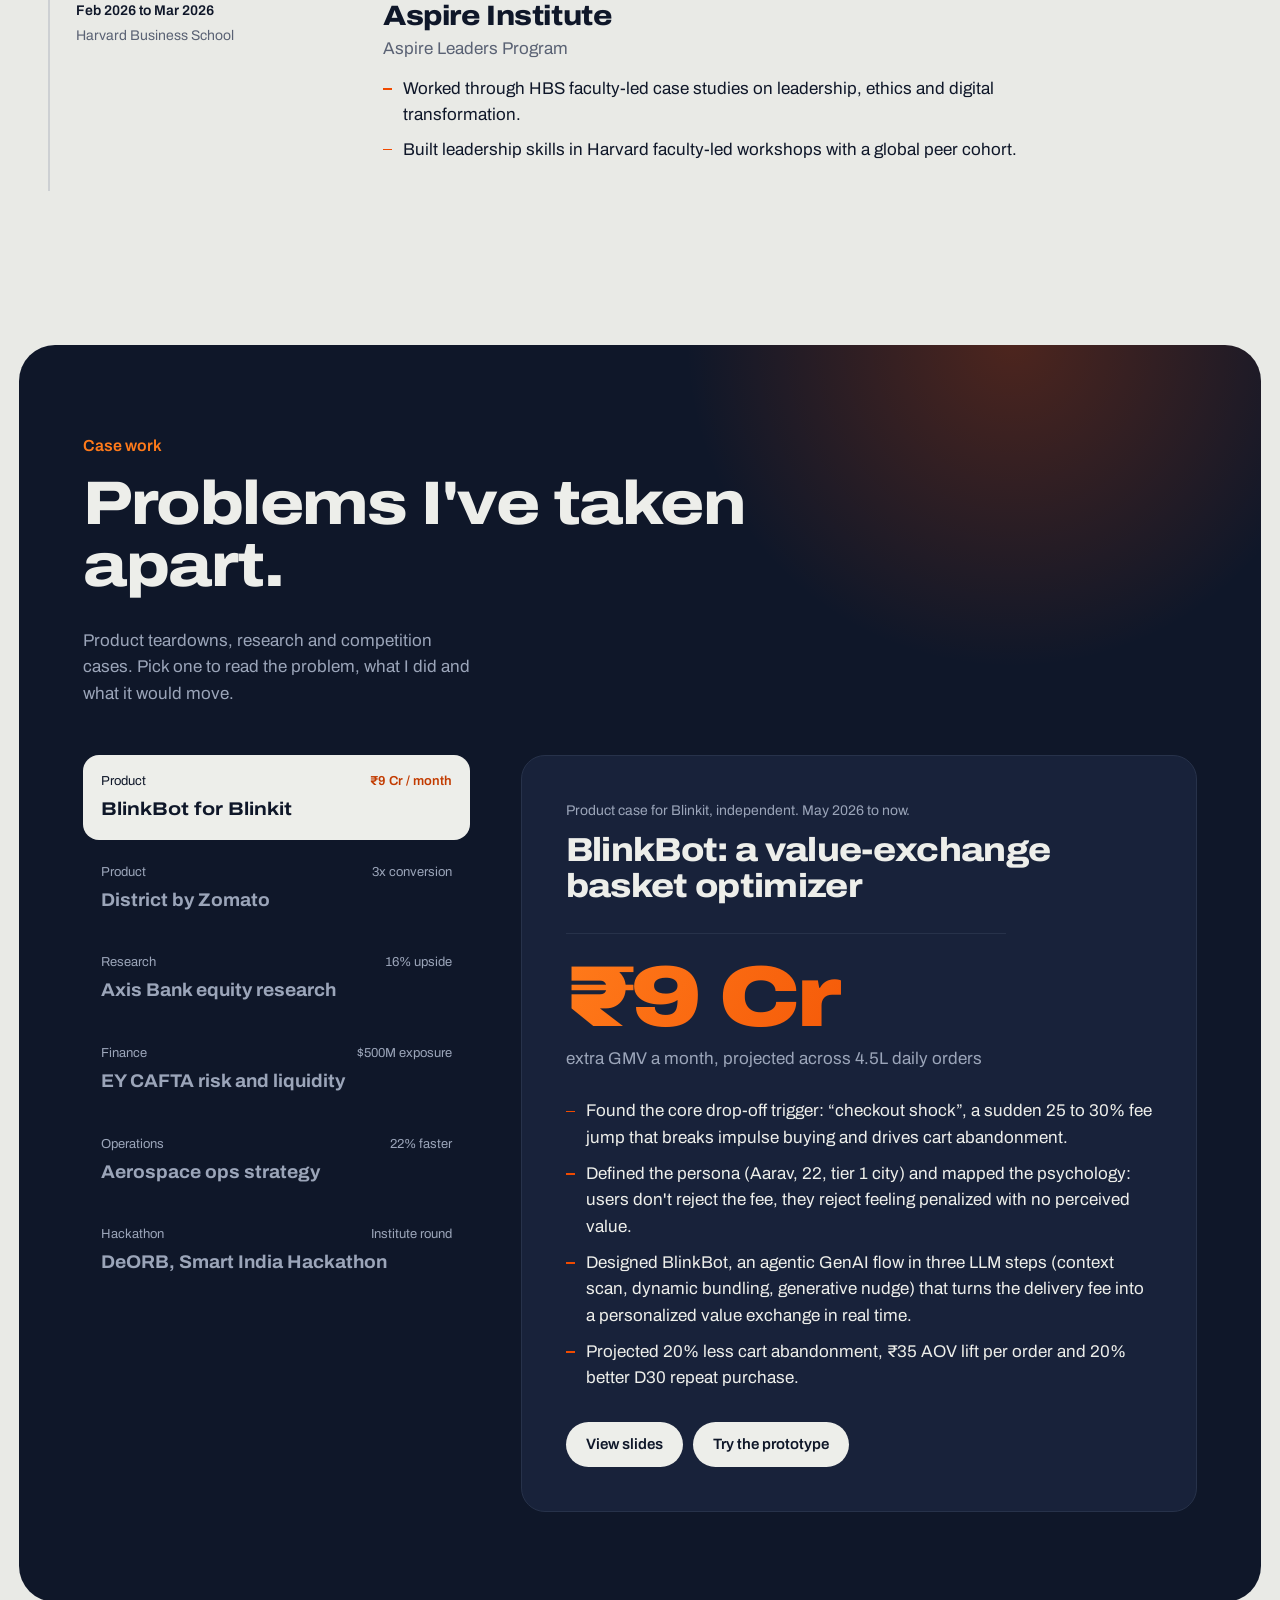
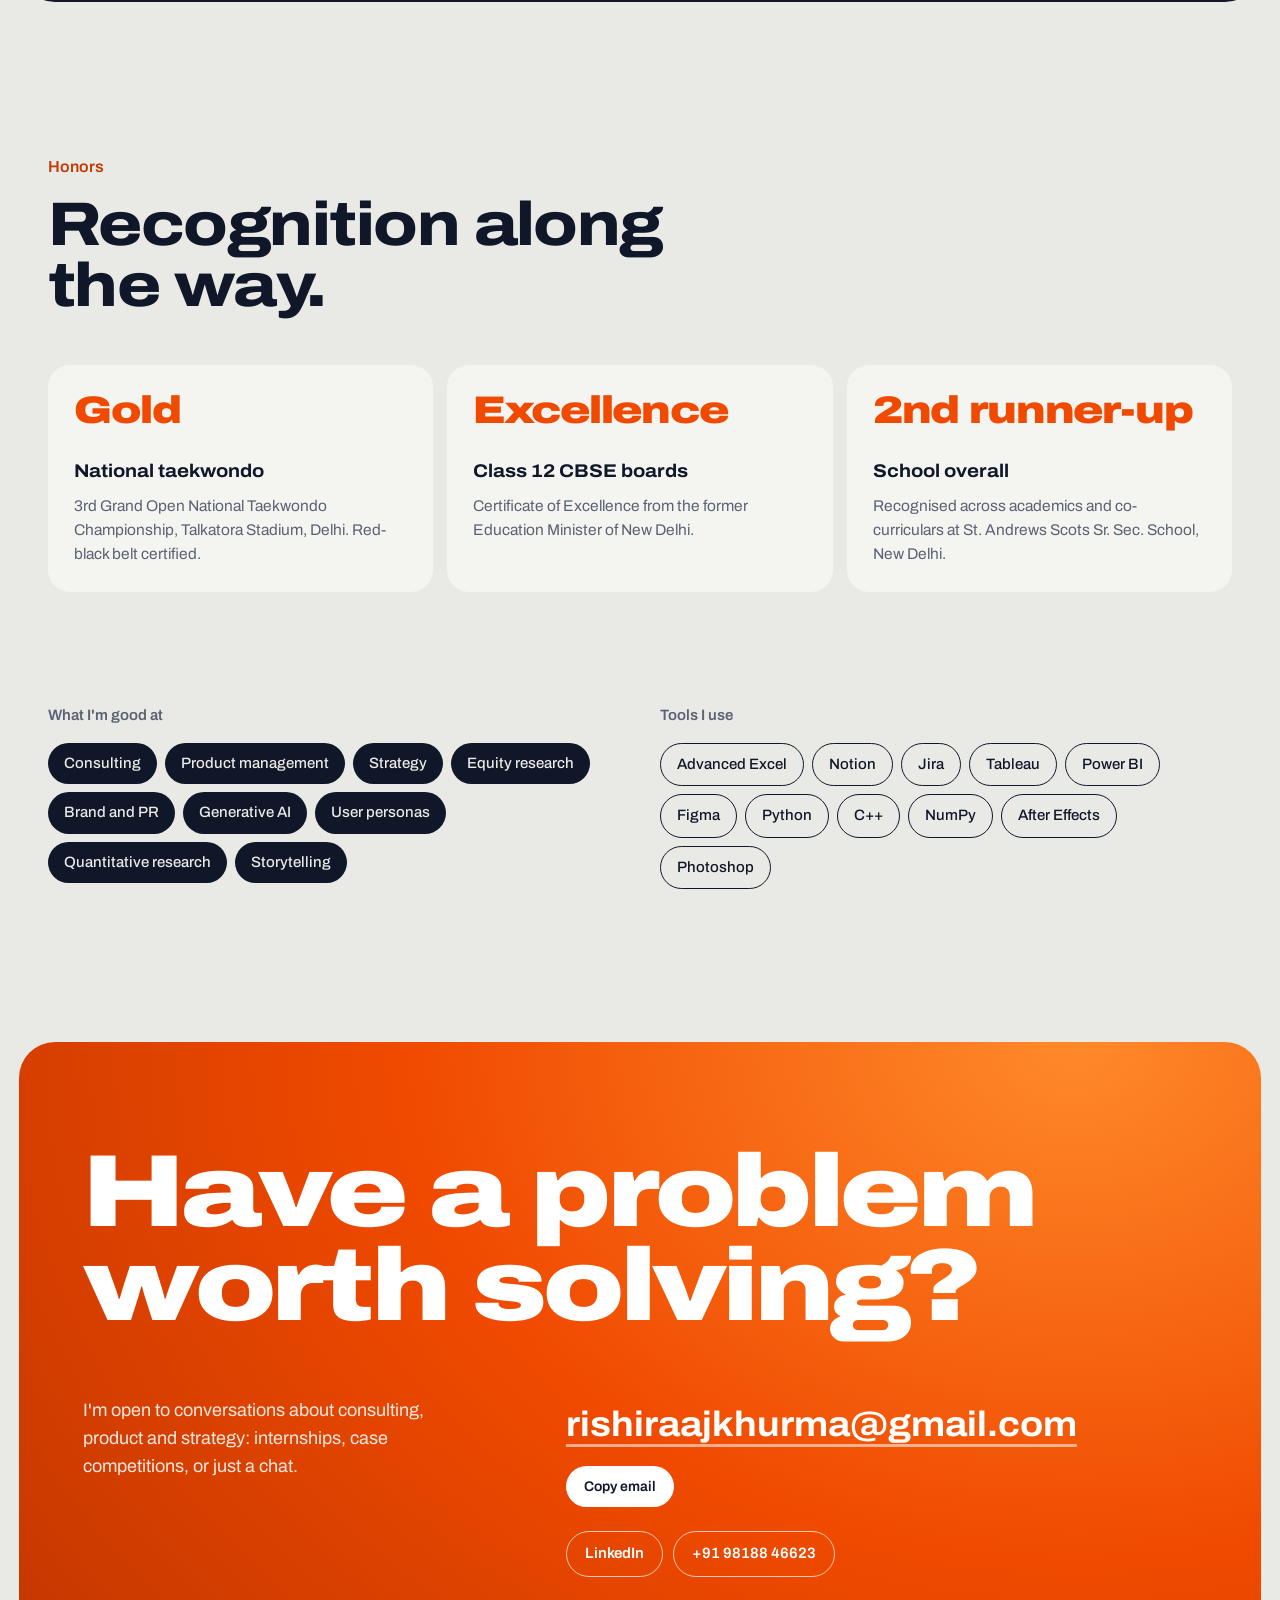
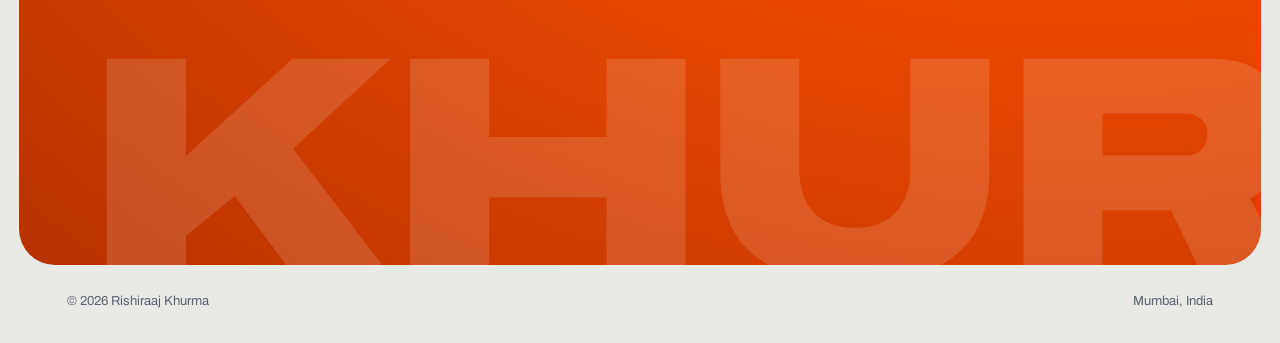
==== commit 33ef56d9: "Redesign hero with 3D card deck, dark case panel and orange contact Poster-style name with orange ba" ====
--- a/index.html
+++ b/index.html
@@ -6,7 +6,7 @@
   <title>Rishiraaj Khurma</title>
   <meta name="description" content="Aerospace Engineering at IIT Bombay. Product management, strategy and AI agents. Product Management Consultant at TestRelic AI, McKinsey Forward Fellow.">
   <meta name="author" content="Rishiraaj Khurma">
-  <meta name="theme-color" content="#13203A">
+  <meta name="theme-color" content="#E9EAE6">
 
   <meta property="og:type" content="website">
   <meta property="og:title" content="Rishiraaj Khurma">
@@ -17,14 +17,14 @@
   <link rel="icon" href="/assets/favicon.svg" type="image/svg+xml">
   <link rel="preconnect" href="https://fonts.googleapis.com">
   <link rel="preconnect" href="https://fonts.gstatic.com" crossorigin>
-  <link href="https://fonts.googleapis.com/css2?family=Archivo:ital,wdth,wght@0,62..125,300..800;1,62..125,300..800&display=swap" rel="stylesheet">
+  <link href="https://fonts.googleapis.com/css2?family=Archivo:ital,wdth,wght@0,62..125,300..900;1,62..125,300..900&display=swap" rel="stylesheet">
   <link rel="stylesheet" href="/assets/styles.css">
   <script>document.documentElement.classList.add('js')</script>
 </head>
 <body>
   <a class="skip" href="#main">Skip to content</a>
 
-  <header class="bar" id="top">
+  <header class="bar">
     <div class="bar__inner">
       <a class="bar__name" href="#top" aria-label="Rishiraaj Khurma, back to top">RK</a>
       <nav aria-label="Sections">
@@ -33,38 +33,132 @@
           <li><a href="#work">Experience</a></li>
           <li><a href="#cases">Case work</a></li>
           <li><a href="#honors">Honors</a></li>
-          <li><a href="#contact" class="bar__cta">Contact</a></li>
         </ul>
       </nav>
+      <a class="bar__cta" href="#contact">Get in touch</a>
     </div>
     <div class="bar__progress" aria-hidden="true"><span></span></div>
   </header>
 
   <main id="main">
 
-    <!-- Hero -->
-    <section class="hero" aria-labelledby="hero-name">
-      <h1 class="hero__name" id="hero-name">
-        <span class="hero__line">Rishiraaj</span>
-        <span class="hero__line">Khurma</span>
-      </h1>
-
-      <div class="hero__grid">
-        <div class="hero__copy">
-          <p class="hero__lede">
-            Aerospace engineering at IIT Bombay. I work where product, strategy and AI agents meet, and I like turning messy problems into plans people can act on.
-          </p>
-          <p class="hero__now">
-            Currently a product management consultant at <strong>TestRelic AI</strong>, and head of media for IIT Bombay Sports.
-          </p>
-          <div class="hero__actions">
-            <a class="btn btn--solid" href="mailto:rishiraajkhurma@gmail.com">Email me</a>
-            <a class="btn" href="#cases">See case work</a>
-            <a class="btn btn--plain" href="https://www.linkedin.com/in/rishiraajkhurma" target="_blank" rel="noopener">LinkedIn</a>
-          </div>
-          <p class="hero__where">Based in Mumbai, India. Third-year undergrad.</p>
-        </div>
-
+    <!-- ============ Hero ============ -->
+    <section class="hero" id="top" aria-labelledby="hero-name">
+      <span class="mark mark--tl" aria-hidden="true"></span>
+      <span class="mark mark--tr" aria-hidden="true"></span>
+      <span class="mark mark--ml" aria-hidden="true"></span>
+      <span class="mark mark--mr" aria-hidden="true"></span>
+
+      <div class="hero__top">
+        <p class="hero__hey">Hey, I'm</p>
+        <p class="hero__status"><span class="dot" aria-hidden="true"></span>Open to product and strategy roles</p>
+      </div>
+
+      <div class="hero__title">
+        <span class="hero__block" aria-hidden="true"></span>
+        <h1 class="hero__name" id="hero-name">
+          <span class="hero__first">Rishiraaj</span>
+          <span class="hero__last">Khurma</span>
+        </h1>
+      </div>
+
+      <div class="hero__row">
+        <p class="hero__lede">Aerospace engineer at IIT Bombay, working on product, strategy and AI agents.</p>
+        <div class="hero__actions">
+          <a class="btn btn--solid" href="mailto:rishiraajkhurma@gmail.com">Email me</a>
+          <a class="btn" href="#cases">See case work</a>
+        </div>
+      </div>
+
+      <a class="badge" href="#about" aria-label="Scroll to about">
+        <svg viewBox="0 0 120 120" aria-hidden="true">
+          <defs><path id="badge-circle" d="M60,60 m-47,0 a47,47 0 1,1 94,0 a47,47 0 1,1 -94,0"/></defs>
+          <text><textPath href="#badge-circle" textLength="292">Portfolio 2026 + IIT Bombay + Aerospace +</textPath></text>
+        </svg>
+        <span class="badge__core"></span>
+      </a>
+
+      <!-- 3D card deck -->
+      <div class="deck" aria-label="Highlights">
+        <div class="deck__rig">
+          <a class="card card--paper" href="#cases" data-case="ey" style="--i:-3;--a:3">
+            <span class="card__kick">EY CAFTA finalist</span>
+            <span class="card__big">$500M</span>
+            <span class="card__foot">Currency risk strategy for an unhedged exposure</span>
+          </a>
+          <a class="card card--ink" href="#cases" data-case="blinkbot" style="--i:-2;--a:2">
+            <span class="card__kick">Product case</span>
+            <span class="card__big">₹9 Cr</span>
+            <span class="card__foot">Monthly GMV, projected, from BlinkBot for Blinkit</span>
+          </a>
+          <a class="card card--orange" href="#work" style="--i:-1;--a:1">
+            <span class="card__kick">Fellow</span>
+            <span class="card__big card__big--word">McKinsey Forward</span>
+            <span class="card__foot">Global program on structured problem solving</span>
+          </a>
+          <a class="card card--photo" href="#about" style="--i:0;--a:0">
+            <img src="/assets/pfp.png" alt="Rishiraaj Khurma" width="480" height="600"
+                 onerror="this.onerror=null;this.src='https://rishiraaj-khurma-portfolio.vercel.app/pfp.png'">
+            <span class="card__foot">Rishiraaj Khurma<small>Aerospace, IIT Bombay</small></span>
+          </a>
+          <a class="card card--white" href="#work" style="--i:1;--a:1">
+            <span class="card__kick"><span class="dot" aria-hidden="true"></span>Now</span>
+            <span class="card__big card__big--word">TestRelic AI</span>
+            <span class="card__foot">Product management consultant</span>
+          </a>
+          <a class="card card--navy" href="#work" style="--i:2;--a:2">
+            <span class="card__kick">IIT Bombay Sports</span>
+            <span class="card__big">40K+</span>
+            <span class="card__foot">Followers across the 20+ pages my media team runs</span>
+          </a>
+          <a class="card card--line" href="#honors" style="--i:3;--a:3">
+            <span class="card__kick">National taekwondo</span>
+            <span class="card__big">Gold</span>
+            <span class="card__foot">Red-black belt, Talkatora Stadium, Delhi</span>
+          </a>
+        </div>
+      </div>
+    </section>
+
+    <!-- ============ Logos strip ============ -->
+    <section class="orgs" aria-label="Organisations">
+      <p class="orgs__label">Worked and learned with</p>
+      <ul class="orgs__list">
+        <li class="org org--a">TestRelic AI</li>
+        <li class="org org--b">McKinsey &amp; Company</li>
+        <li class="org org--c">EY</li>
+        <li class="org org--d">IIT Bombay</li>
+        <li class="org org--e">Harvard Business School</li>
+        <li class="org org--f">E-Cell</li>
+      </ul>
+    </section>
+
+    <!-- ============ About ============ -->
+    <section class="about section" id="about" aria-labelledby="about-h">
+      <div class="about__left">
+        <p class="kicker">About</p>
+        <h2 id="about-h" class="h2">A builder who thinks in systems and ships in sprints.</h2>
+      </div>
+      <div class="about__right">
+        <p class="about__lead">I'm an Aerospace Engineering student at IIT Bombay with a strong pull toward consulting, product management and strategy. Engineering taught me to break hard problems down to first principles, and I use the same lens on business problems.</p>
+        <p>From scaling content campaigns to 900% engagement growth, to coordinating Asia's largest entrepreneurship summit, I've spent the last two years learning what it takes to create impact at scale.</p>
+        <dl class="figures">
+          <div><dt>Content reach</dt><dd data-count="300" data-suffix="K+">300K+</dd></div>
+          <div><dt>Event attendees</dt><dd data-count="50" data-suffix="K+">50K+</dd></div>
+          <div><dt>Engagement growth</dt><dd data-count="900" data-suffix="%">900%</dd></div>
+          <div><dt>Startup pitches led</dt><dd data-count="20" data-suffix="+">20+</dd></div>
+        </dl>
+      </div>
+    </section>
+
+    <!-- ============ Experience ============ -->
+    <section class="work section" id="work" aria-labelledby="work-h">
+      <div class="work__head">
+        <div>
+          <p class="kicker">Experience</p>
+          <h2 id="work-h" class="h2">Where I've worked and led.</h2>
+          <p class="work__intro">Two years of building in public at IIT Bombay, then into product and strategy roles. The dashed line is what comes next.</p>
+        </div>
         <figure class="flight" aria-label="Career path from 2024 to now, with what comes next">
           <svg class="flight__svg" viewBox="0 0 640 440" role="img" aria-hidden="true">
             <defs>
@@ -79,34 +173,8 @@
             <path class="flight__path" d="M28 410 C 250 404, 430 300, 612 28"/>
             <g class="flight__points"></g>
           </svg>
-          <figcaption class="flight__caption">Flight path, 2024 to now. The dashed part is the next role.</figcaption>
         </figure>
       </div>
-    </section>
-
-    <!-- About -->
-    <section class="about section" id="about" aria-labelledby="about-h">
-      <div class="about__photo">
-        <img src="/assets/pfp.png" alt="Rishiraaj Khurma" width="480" height="600" loading="lazy"
-             onerror="this.onerror=null;this.src='https://rishiraaj-khurma-portfolio.vercel.app/pfp.png'">
-      </div>
-      <div class="about__text">
-        <h2 id="about-h" class="h2">A builder who thinks in systems and ships in sprints.</h2>
-        <p>I'm an Aerospace Engineering student at IIT Bombay with a strong pull toward consulting, product management and strategy. Engineering taught me to break hard problems down to first principles, and I use the same lens on business problems.</p>
-        <p>From scaling content campaigns to 900% engagement growth, to coordinating Asia's largest entrepreneurship summit, I've spent the last two years learning what it takes to create impact at scale.</p>
-
-        <dl class="figures">
-          <div><dt>Content reach</dt><dd data-count="300" data-suffix="K+">300K+</dd></div>
-          <div><dt>Event attendees</dt><dd data-count="50" data-suffix="K+">50K+</dd></div>
-          <div><dt>Engagement growth</dt><dd data-count="900" data-suffix="%">900%</dd></div>
-          <div><dt>Startup pitches led</dt><dd data-count="20" data-suffix="+">20+</dd></div>
-        </dl>
-      </div>
-    </section>
-
-    <!-- Experience -->
-    <section class="work section" id="work" aria-labelledby="work-h">
-      <h2 id="work-h" class="h2">Experience</h2>
 
       <div class="work__groups">
         <div class="track" aria-hidden="true"><span class="track__fill"></span></div>
@@ -238,145 +306,154 @@
       </div>
     </section>
 
-    <!-- Case work -->
-    <section class="cases section" id="cases" aria-labelledby="cases-h">
-      <div class="cases__head">
-        <h2 id="cases-h" class="h2">Case work</h2>
-        <p class="cases__intro">Product teardowns, research and competition cases. Pick one to read the problem, what I did and what it would move.</p>
-      </div>
-
-      <div class="cases__layout">
-        <div class="cases__index" role="tablist" aria-label="Cases" aria-orientation="vertical">
-          <button class="case-tab" role="tab" id="t-blinkbot" aria-controls="p-blinkbot" aria-selected="true">
-            <span class="case-tab__kind">Product</span>
-            <span class="case-tab__title">BlinkBot for Blinkit</span>
-            <span class="case-tab__fig">₹9 Cr / month GMV</span>
-          </button>
-          <button class="case-tab" role="tab" id="t-district" aria-controls="p-district" aria-selected="false" tabindex="-1">
-            <span class="case-tab__kind">Product</span>
-            <span class="case-tab__title">District by Zomato</span>
-            <span class="case-tab__fig">3x conversion</span>
-          </button>
-          <button class="case-tab" role="tab" id="t-axis" aria-controls="p-axis" aria-selected="false" tabindex="-1">
-            <span class="case-tab__kind">Research</span>
-            <span class="case-tab__title">Axis Bank equity research</span>
-            <span class="case-tab__fig">16% upside</span>
-          </button>
-          <button class="case-tab" role="tab" id="t-ey" aria-controls="p-ey" aria-selected="false" tabindex="-1">
-            <span class="case-tab__kind">Finance</span>
-            <span class="case-tab__title">EY CAFTA risk and liquidity</span>
-            <span class="case-tab__fig">$500M exposure</span>
-          </button>
-          <button class="case-tab" role="tab" id="t-aero" aria-controls="p-aero" aria-selected="false" tabindex="-1">
-            <span class="case-tab__kind">Operations</span>
-            <span class="case-tab__title">Aerospace ops strategy</span>
-            <span class="case-tab__fig">22% faster delivery</span>
-          </button>
-          <button class="case-tab" role="tab" id="t-deorb" aria-controls="p-deorb" aria-selected="false" tabindex="-1">
-            <span class="case-tab__kind">Hackathon</span>
-            <span class="case-tab__title">DeORB, Smart India Hackathon</span>
-            <span class="case-tab__fig">Cleared institute round</span>
-          </button>
-        </div>
-
-        <div class="cases__panels">
-          <article class="case" role="tabpanel" id="p-blinkbot" aria-labelledby="t-blinkbot" tabindex="0">
-            <p class="case__meta">Product case for Blinkit, independent. <time>May 2026</time> to now.</p>
-            <h3 class="case__title">BlinkBot: a value-exchange basket optimizer</h3>
-            <p class="case__big"><span>₹9 Cr</span> extra GMV a month, projected across 4.5L daily orders</p>
-            <ul>
-              <li>Found the core drop-off trigger: “checkout shock”, a sudden 25 to 30% fee jump that breaks impulse buying and drives cart abandonment.</li>
-              <li>Defined the persona (Aarav, 22, tier 1 city) and mapped the psychology: users don't reject the fee, they reject feeling penalized with no perceived value.</li>
-              <li>Designed BlinkBot, an agentic GenAI flow in three LLM steps (context scan, dynamic bundling, generative nudge) that turns the delivery fee into a personalized value exchange in real time.</li>
-              <li>Projected 20% less cart abandonment, ₹35 AOV lift per order and 20% better D30 repeat purchase.</li>
-            </ul>
-            <p class="case__links">
-              <a href="https://drive.google.com/file/d/13JqOaMulJGSCNLsYfBoL2JAouONL_U6Y/view?usp=sharing" target="_blank" rel="noopener">View slides</a>
-              <a href="https://blinkbotai.lovable.app" target="_blank" rel="noopener">Try the prototype</a>
-            </p>
-          </article>
-
-          <article class="case" role="tabpanel" id="p-district" aria-labelledby="t-district" tabindex="0">
-            <p class="case__meta">Product case for District by Zomato, independent. <time>Jan 2025</time> to <time>Apr 2025</time>.</p>
-            <h3 class="case__title">District by Zomato: product strategy</h3>
-            <p class="case__big"><span>3x</span> projected conversion lift within a 2 to 5 km radius</p>
-            <ul>
-              <li>Segmented 105M users into behavioral cohorts and surfaced 4 friction points in India's ₹4,500 Cr events market.</li>
-              <li>Benchmarked 3 competitors to build a mood-based discovery positioning for 25M Gen Z users.</li>
-              <li>Proposed “Who's Near You Tonight” with group split payments.</li>
-            </ul>
-            <p class="case__links">
-              <a href="https://drive.google.com/file/d/1SCaFkXVV465xN4ebJC2KT2j3y9N6NiCo/view?usp=sharing" target="_blank" rel="noopener">View slides</a>
-            </p>
-          </article>
-
-          <article class="case" role="tabpanel" id="p-axis" aria-labelledby="t-axis" tabindex="0">
-            <p class="case__meta">Finance Club, IIT Bombay. <time>Oct 2025</time> to <time>Nov 2025</time>.</p>
-            <h3 class="case__title">Equity research: Axis Bank Ltd.</h3>
-            <p class="case__big"><span>BUY</span> at ₹1,160 with a ₹1,350 target, 16% upside</p>
-            <ul>
-              <li>Analyzed 7 years of performance: ₹16.5L Cr assets, 17% ROE, 4.1% NIM, 15% capital adequacy.</li>
-              <li>Benchmarked against 3 major private banks on P/E, net NPA (0.4%) and EPS growth.</li>
-            </ul>
-            <p class="case__links">
-              <a href="https://drive.google.com/file/d/1Oq4AeHaycqKcXLXpIfnddOMw5mjNQ_Pj/view?usp=sharing" target="_blank" rel="noopener">Read the report</a>
-            </p>
-          </article>
-
-          <article class="case" role="tabpanel" id="p-ey" aria-labelledby="t-ey" tabindex="0">
-            <p class="case__meta">EY CAFTA Case Championship, finalist. <time>Sep 2025</time> to <time>Nov 2025</time>.</p>
-            <h3 class="case__title">Financial risk and liquidity management</h3>
-            <p class="case__big"><span>18%</span> fewer working-capital shortfalls in the cash model</p>
-            <ul>
-              <li>Built a currency risk strategy for a $500M unhedged exposure in Nigeria.</li>
-              <li>Designed a cash and liquidity model forecasting $450M in export inflows.</li>
-              <li>Recommended surplus-cash policies for an INR 15 to 20K Cr revenue scale at an 8 to 10% target yield.</li>
-            </ul>
-            <p class="case__links">
-              <a href="https://drive.google.com/file/d/1MUNu1fK9w3oQ-B3bmoziqNy0Lb9kVl91/view?usp=sharing" target="_blank" rel="noopener">View slides</a>
-            </p>
-          </article>
-
-          <article class="case" role="tabpanel" id="p-aero" aria-labelledby="t-aero" tabindex="0">
-            <p class="case__meta">Course project, Intro to Management. <time>Jan 2025</time> to <time>Apr 2025</time>.</p>
-            <h3 class="case__title">Operations strategy for a global aerospace leader</h3>
-            <p class="case__big"><span>22%</span> faster delivery across 3 major defense contracts</p>
-            <ul>
-              <li>Designed a delivery roadmap after analyzing the supply chain and manufacturing setup.</li>
-              <li>Modeled the financial impact: ₹12 Cr additional revenue over 2 years through retention.</li>
-            </ul>
-          </article>
-
-          <article class="case" role="tabpanel" id="p-deorb" aria-labelledby="t-deorb" tabindex="0">
-            <p class="case__meta">Smart India Hackathon 2024, Ministry of Civil Aviation. <time>Sep 2024</time> to <time>Dec 2024</time>.</p>
-            <h3 class="case__title">DeORB: drone surveys for airport perimeter security</h3>
-            <p class="case__big"><span>6</span> person IIT Bombay team, I led business and pitch</p>
-            <ul>
-              <li>Built a drone-based aerial survey solution for airport perimeter security.</li>
-              <li>Cleared the institute round and presented the prototype and go-to-market to an expert panel.</li>
-            </ul>
-            <p class="case__links">
-              <a href="https://drive.google.com/file/d/1jrsrOm20Nrbj3mEBCHLb-6gn8_rd56DR/view?usp=sharing" target="_blank" rel="noopener">View slides</a>
-            </p>
-          </article>
-        </div>
-      </div>
-    </section>
-
-    <!-- Honors + toolkit -->
+    <!-- ============ Case work (dark panel) ============ -->
+    <section class="cases" id="cases" aria-labelledby="cases-h">
+      <div class="cases__panel">
+        <div class="cases__head">
+          <div>
+            <p class="kicker kicker--light">Case work</p>
+            <h2 id="cases-h" class="h2">Problems I've taken apart.</h2>
+          </div>
+          <p class="cases__intro">Product teardowns, research and competition cases. Pick one to read the problem, what I did and what it would move.</p>
+        </div>
+
+        <div class="cases__layout">
+          <div class="cases__index" role="tablist" aria-label="Cases" aria-orientation="vertical">
+            <button class="case-tab" role="tab" id="t-blinkbot" aria-controls="p-blinkbot" aria-selected="true">
+              <span class="case-tab__kind">Product</span>
+              <span class="case-tab__title">BlinkBot for Blinkit</span>
+              <span class="case-tab__fig">₹9 Cr / month</span>
+            </button>
+            <button class="case-tab" role="tab" id="t-district" aria-controls="p-district" aria-selected="false" tabindex="-1">
+              <span class="case-tab__kind">Product</span>
+              <span class="case-tab__title">District by Zomato</span>
+              <span class="case-tab__fig">3x conversion</span>
+            </button>
+            <button class="case-tab" role="tab" id="t-axis" aria-controls="p-axis" aria-selected="false" tabindex="-1">
+              <span class="case-tab__kind">Research</span>
+              <span class="case-tab__title">Axis Bank equity research</span>
+              <span class="case-tab__fig">16% upside</span>
+            </button>
+            <button class="case-tab" role="tab" id="t-ey" aria-controls="p-ey" aria-selected="false" tabindex="-1">
+              <span class="case-tab__kind">Finance</span>
+              <span class="case-tab__title">EY CAFTA risk and liquidity</span>
+              <span class="case-tab__fig">$500M exposure</span>
+            </button>
+            <button class="case-tab" role="tab" id="t-aero" aria-controls="p-aero" aria-selected="false" tabindex="-1">
+              <span class="case-tab__kind">Operations</span>
+              <span class="case-tab__title">Aerospace ops strategy</span>
+              <span class="case-tab__fig">22% faster</span>
+            </button>
+            <button class="case-tab" role="tab" id="t-deorb" aria-controls="p-deorb" aria-selected="false" tabindex="-1">
+              <span class="case-tab__kind">Hackathon</span>
+              <span class="case-tab__title">DeORB, Smart India Hackathon</span>
+              <span class="case-tab__fig">Institute round</span>
+            </button>
+          </div>
+
+          <div class="cases__panels">
+            <article class="case" role="tabpanel" id="p-blinkbot" aria-labelledby="t-blinkbot" tabindex="0">
+              <p class="case__meta">Product case for Blinkit, independent. <time>May 2026</time> to now.</p>
+              <h3 class="case__title">BlinkBot: a value-exchange basket optimizer</h3>
+              <p class="case__big"><span>₹9 Cr</span> extra GMV a month, projected across 4.5L daily orders</p>
+              <ul>
+                <li>Found the core drop-off trigger: “checkout shock”, a sudden 25 to 30% fee jump that breaks impulse buying and drives cart abandonment.</li>
+                <li>Defined the persona (Aarav, 22, tier 1 city) and mapped the psychology: users don't reject the fee, they reject feeling penalized with no perceived value.</li>
+                <li>Designed BlinkBot, an agentic GenAI flow in three LLM steps (context scan, dynamic bundling, generative nudge) that turns the delivery fee into a personalized value exchange in real time.</li>
+                <li>Projected 20% less cart abandonment, ₹35 AOV lift per order and 20% better D30 repeat purchase.</li>
+              </ul>
+              <p class="case__links">
+                <a href="https://drive.google.com/file/d/13JqOaMulJGSCNLsYfBoL2JAouONL_U6Y/view?usp=sharing" target="_blank" rel="noopener">View slides</a>
+                <a href="https://blinkbotai.lovable.app" target="_blank" rel="noopener">Try the prototype</a>
+              </p>
+            </article>
+
+            <article class="case" role="tabpanel" id="p-district" aria-labelledby="t-district" tabindex="0">
+              <p class="case__meta">Product case for District by Zomato, independent. <time>Jan 2025</time> to <time>Apr 2025</time>.</p>
+              <h3 class="case__title">District by Zomato: product strategy</h3>
+              <p class="case__big"><span>3x</span> projected conversion lift within a 2 to 5 km radius</p>
+              <ul>
+                <li>Segmented 105M users into behavioral cohorts and surfaced 4 friction points in India's ₹4,500 Cr events market.</li>
+                <li>Benchmarked 3 competitors to build a mood-based discovery positioning for 25M Gen Z users.</li>
+                <li>Proposed “Who's Near You Tonight” with group split payments.</li>
+              </ul>
+              <p class="case__links">
+                <a href="https://drive.google.com/file/d/1SCaFkXVV465xN4ebJC2KT2j3y9N6NiCo/view?usp=sharing" target="_blank" rel="noopener">View slides</a>
+              </p>
+            </article>
+
+            <article class="case" role="tabpanel" id="p-axis" aria-labelledby="t-axis" tabindex="0">
+              <p class="case__meta">Finance Club, IIT Bombay. <time>Oct 2025</time> to <time>Nov 2025</time>.</p>
+              <h3 class="case__title">Equity research: Axis Bank Ltd.</h3>
+              <p class="case__big"><span>BUY</span> at ₹1,160 with a ₹1,350 target, 16% upside</p>
+              <ul>
+                <li>Analyzed 7 years of performance: ₹16.5L Cr assets, 17% ROE, 4.1% NIM, 15% capital adequacy.</li>
+                <li>Benchmarked against 3 major private banks on P/E, net NPA (0.4%) and EPS growth.</li>
+              </ul>
+              <p class="case__links">
+                <a href="https://drive.google.com/file/d/1Oq4AeHaycqKcXLXpIfnddOMw5mjNQ_Pj/view?usp=sharing" target="_blank" rel="noopener">Read the report</a>
+              </p>
+            </article>
+
+            <article class="case" role="tabpanel" id="p-ey" aria-labelledby="t-ey" tabindex="0">
+              <p class="case__meta">EY CAFTA Case Championship, finalist. <time>Sep 2025</time> to <time>Nov 2025</time>.</p>
+              <h3 class="case__title">Financial risk and liquidity management</h3>
+              <p class="case__big"><span>18%</span> fewer working-capital shortfalls in the cash model</p>
+              <ul>
+                <li>Built a currency risk strategy for a $500M unhedged exposure in Nigeria.</li>
+                <li>Designed a cash and liquidity model forecasting $450M in export inflows.</li>
+                <li>Recommended surplus-cash policies for an INR 15 to 20K Cr revenue scale at an 8 to 10% target yield.</li>
+              </ul>
+              <p class="case__links">
+                <a href="https://drive.google.com/file/d/1MUNu1fK9w3oQ-B3bmoziqNy0Lb9kVl91/view?usp=sharing" target="_blank" rel="noopener">View slides</a>
+              </p>
+            </article>
+
+            <article class="case" role="tabpanel" id="p-aero" aria-labelledby="t-aero" tabindex="0">
+              <p class="case__meta">Course project, Intro to Management. <time>Jan 2025</time> to <time>Apr 2025</time>.</p>
+              <h3 class="case__title">Operations strategy for a global aerospace leader</h3>
+              <p class="case__big"><span>22%</span> faster delivery across 3 major defense contracts</p>
+              <ul>
+                <li>Designed a delivery roadmap after analyzing the supply chain and manufacturing setup.</li>
+                <li>Modeled the financial impact: ₹12 Cr additional revenue over 2 years through retention.</li>
+              </ul>
+            </article>
+
+            <article class="case" role="tabpanel" id="p-deorb" aria-labelledby="t-deorb" tabindex="0">
+              <p class="case__meta">Smart India Hackathon 2024, Ministry of Civil Aviation. <time>Sep 2024</time> to <time>Dec 2024</time>.</p>
+              <h3 class="case__title">DeORB: drone surveys for airport perimeter security</h3>
+              <p class="case__big"><span>6</span> person IIT Bombay team, I led business and pitch</p>
+              <ul>
+                <li>Built a drone-based aerial survey solution for airport perimeter security.</li>
+                <li>Cleared the institute round and presented the prototype and go-to-market to an expert panel.</li>
+              </ul>
+              <p class="case__links">
+                <a href="https://drive.google.com/file/d/1jrsrOm20Nrbj3mEBCHLb-6gn8_rd56DR/view?usp=sharing" target="_blank" rel="noopener">View slides</a>
+              </p>
+            </article>
+          </div>
+        </div>
+      </div>
+    </section>
+
+    <!-- ============ Honors + toolkit ============ -->
     <section class="honors section" id="honors" aria-labelledby="honors-h">
-      <h2 id="honors-h" class="h2">Honors</h2>
+      <p class="kicker">Honors</p>
+      <h2 id="honors-h" class="h2">Recognition along the way.</h2>
       <ul class="honors__list">
         <li>
-          <h3>Gold medal, national taekwondo</h3>
+          <span class="honors__big">Gold</span>
+          <h3>National taekwondo</h3>
           <p>3rd Grand Open National Taekwondo Championship, Talkatora Stadium, Delhi. Red-black belt certified.</p>
         </li>
         <li>
-          <h3>Certificate of Excellence</h3>
-          <p>Awarded by the former Education Minister of New Delhi for performance in the Class 12 CBSE boards.</p>
+          <span class="honors__big">Excellence</span>
+          <h3>Class 12 CBSE boards</h3>
+          <p>Certificate of Excellence from the former Education Minister of New Delhi.</p>
         </li>
         <li>
-          <h3>School overall 2nd runner-up</h3>
+          <span class="honors__big">2nd runner-up</span>
+          <h3>School overall</h3>
           <p>Recognised across academics and co-curriculars at St. Andrews Scots Sr. Sec. School, New Delhi.</p>
         </li>
       </ul>
@@ -384,28 +461,37 @@
       <div class="kit">
         <div>
           <h3 class="kit__title">What I'm good at</h3>
-          <p class="kit__list">Consulting, product management, strategy, equity research, brand and PR, generative AI, user personas, quantitative research, storytelling</p>
+          <ul class="chips">
+            <li>Consulting</li><li>Product management</li><li>Strategy</li><li>Equity research</li><li>Brand and PR</li><li>Generative AI</li><li>User personas</li><li>Quantitative research</li><li>Storytelling</li>
+          </ul>
         </div>
         <div>
           <h3 class="kit__title">Tools I use</h3>
-          <p class="kit__list">Advanced Excel, Notion, Jira, Tableau, Power BI, Figma, Python, C++, NumPy, After Effects, Photoshop</p>
-        </div>
-      </div>
-    </section>
-
-    <!-- Contact -->
+          <ul class="chips chips--quiet">
+            <li>Advanced Excel</li><li>Notion</li><li>Jira</li><li>Tableau</li><li>Power BI</li><li>Figma</li><li>Python</li><li>C++</li><li>NumPy</li><li>After Effects</li><li>Photoshop</li>
+          </ul>
+        </div>
+      </div>
+    </section>
+
+    <!-- ============ Contact (orange panel) ============ -->
     <section class="contact" id="contact" aria-labelledby="contact-h">
-      <div class="contact__inner">
+      <div class="contact__panel">
         <h2 id="contact-h" class="contact__h">Have a problem worth solving?</h2>
-        <p class="contact__p">I'm open to conversations about consulting, product and strategy: internships, case competitions, or just a chat.</p>
-        <div class="contact__mail">
-          <a href="mailto:rishiraajkhurma@gmail.com" class="contact__email">rishiraajkhurma@gmail.com</a>
-          <button type="button" class="copy" data-copy="rishiraajkhurma@gmail.com">Copy email</button>
-        </div>
-        <ul class="contact__links">
-          <li><a href="https://www.linkedin.com/in/rishiraajkhurma" target="_blank" rel="noopener">LinkedIn</a></li>
-          <li><a href="tel:+919818846623">+91 98188 46623</a></li>
-        </ul>
+        <div class="contact__row">
+          <p class="contact__p">I'm open to conversations about consulting, product and strategy: internships, case competitions, or just a chat.</p>
+          <div class="contact__actions">
+            <div class="contact__mail">
+              <a href="mailto:rishiraajkhurma@gmail.com" class="contact__email">rishiraajkhurma@gmail.com</a>
+              <button type="button" class="copy" data-copy="rishiraajkhurma@gmail.com">Copy email</button>
+            </div>
+            <ul class="contact__links">
+              <li><a href="https://www.linkedin.com/in/rishiraajkhurma" target="_blank" rel="noopener">LinkedIn</a></li>
+              <li><a href="tel:+919818846623">+91 98188 46623</a></li>
+            </ul>
+          </div>
+        </div>
+        <p class="contact__giant" aria-hidden="true">Khurma</p>
       </div>
       <footer class="foot">
         <p>© 2026 Rishiraaj Khurma</p>
--- a/assets/styles.css
+++ b/assets/styles.css
@@ -1,38 +1,30 @@
-/* ---------- Tokens ---------- */
+/* ================= Tokens ================= */
 :root {
-  --paper: #EDEFF2;
-  --surface: #F7F8FA;
-  --ink: #13203A;
-  --muted: #56627A;
-  --rule: #CBD1DB;
-  --orange: #F04A00;        /* international orange */
-  --orange-ink: #C23B00;    /* orange that passes contrast for text */
-  --deep: #13203A;
-  --deep-ink: #EDEFF2;
-  --deep-muted: #A9B3C6;
+  --paper: #E9EAE6;
+  --paper-2: #F4F4F1;
+  --ink: #0F1729;
+  --muted: #5A6274;
+  --rule: #CDD0D3;
+  --orange: #F04A00;
+  --orange-2: #FF7A1A;
+  --orange-ink: #C23B00;
+  --navy: #16213A;
+
+  --panel: #0F1729;
+  --panel-2: #18223A;
+  --panel-rule: #27324A;
+  --panel-ink: #EDEEEA;
+  --panel-muted: #9BA5B9;
 
   --font: "Archivo", "Helvetica Neue", Arial, sans-serif;
   --gutter: clamp(16px, 4vw, 48px);
-  --max: 1240px;
+  --max: 1280px;
+  --radius-xl: clamp(22px, 3vw, 36px);
   --ease: cubic-bezier(.2, .7, .1, 1);
-}
-
-@media (prefers-color-scheme: dark) {
-  :root {
-    --paper: #0E1525;
-    --surface: #141D31;
-    --ink: #E4E8EF;
-    --muted: #98A3B7;
-    --rule: #263149;
-    --orange: #FF5A14;
-    --orange-ink: #FF7A3D;
-    --deep: #182239;
-    --deep-ink: #E4E8EF;
-    --deep-muted: #98A3B7;
-  }
-}
-
-/* ---------- Base ---------- */
+  --spring: cubic-bezier(.3, 1.35, .45, 1);
+}
+
+/* ================= Base ================= */
 *, *::before, *::after { box-sizing: border-box; }
 html { scroll-behavior: smooth; -webkit-text-size-adjust: 100%; }
 body {
@@ -45,160 +37,383 @@
   font-variation-settings: "wdth" 100;
   -webkit-font-smoothing: antialiased;
   text-rendering: optimizeLegibility;
+  overflow-x: hidden;
 }
 img { max-width: 100%; display: block; }
 a { color: inherit; }
 h1, h2, h3, h4, p, ul, dl { margin: 0; }
 ul { padding: 0; list-style: none; }
 ::selection { background: var(--orange); color: #fff; }
-
-:focus-visible {
-  outline: 2px solid var(--orange);
-  outline-offset: 3px;
-  border-radius: 2px;
-}
-
-.skip {
-  position: absolute; left: 12px; top: -60px;
-  background: var(--ink); color: var(--paper);
-  padding: 10px 14px; z-index: 100; text-decoration: none;
-}
+:focus-visible { outline: 2px solid var(--orange); outline-offset: 3px; border-radius: 4px; }
+
+.skip { position: absolute; left: 12px; top: -60px; background: var(--ink); color: var(--paper); padding: 10px 14px; z-index: 100; text-decoration: none; }
 .skip:focus { top: 12px; }
 
-.section {
-  max-width: var(--max);
-  margin: 0 auto;
-  padding: clamp(80px, 12vw, 160px) var(--gutter) 0;
-}
-
+.dot {
+  display: inline-block; width: 8px; height: 8px; border-radius: 50%;
+  background: var(--orange); margin-right: 8px; vertical-align: 1px;
+  box-shadow: 0 0 0 0 rgba(240, 74, 0, .5);
+  animation: live 2.2s ease-out infinite;
+}
+@keyframes live { 0% { box-shadow: 0 0 0 0 rgba(240,74,0,.55); } 100% { box-shadow: 0 0 0 9px rgba(240,74,0,0); } }
+
+.section { max-width: var(--max); margin: 0 auto; padding: clamp(96px, 12vw, 168px) var(--gutter) 0; }
+.kicker { color: var(--orange-ink); font-weight: 600; font-size: 16px; margin-bottom: 14px; }
+.kicker--light { color: var(--orange-2); }
 .h2 {
-  font-size: clamp(2rem, 4.4vw, 3.4rem);
-  line-height: 1.02;
-  font-weight: 700;
-  font-variation-settings: "wdth" 118;
-  letter-spacing: -0.02em;
-  max-width: 18ch;
-}
-
-/* ---------- Top bar ---------- */
-.bar {
-  position: sticky; top: 0; z-index: 50;
-  background: color-mix(in srgb, var(--paper) 86%, transparent);
-  backdrop-filter: blur(10px);
-  -webkit-backdrop-filter: blur(10px);
-}
-.bar__inner {
-  max-width: var(--max);
-  margin: 0 auto;
-  padding: 14px var(--gutter);
-  display: flex; align-items: center; justify-content: space-between; gap: 16px;
-}
-.bar__name {
+  font-size: clamp(2.2rem, 4.8vw, 3.9rem);
+  line-height: 1;
   font-weight: 800;
-  font-variation-settings: "wdth" 125;
-  text-decoration: none;
-  font-size: 18px;
-  letter-spacing: -0.01em;
-}
-.bar__nav { display: flex; gap: clamp(14px, 2.4vw, 32px); align-items: center; }
-.bar__nav a {
-  text-decoration: none;
-  font-size: 15px;
-  color: var(--muted);
-  transition: color .2s, font-variation-settings .3s var(--ease);
-}
-.bar__nav a:hover, .bar__nav a[aria-current="true"] { color: var(--ink); font-variation-settings: "wdth" 115; }
-.bar__cta { color: var(--ink) !important; font-weight: 600; }
-.bar__progress { height: 2px; background: var(--rule); }
-.bar__progress span {
-  display: block; height: 100%; width: 100%;
-  background: var(--orange);
-  transform-origin: 0 50%;
-  transform: scaleX(0);
-}
-
-@media (max-width: 640px) {
-  .bar__nav li:not(:last-child) { display: none; }
-}
-
-/* ---------- Hero ---------- */
-.hero {
-  max-width: var(--max);
-  margin: 0 auto;
-  padding: clamp(40px, 7vw, 96px) var(--gutter) 0;
-}
-.hero__name {
-  font-weight: 800;
-  font-size: clamp(3.4rem, 17vw, 9.5rem);
-  line-height: .86;
-  letter-spacing: -0.035em;
-  font-variation-settings: "wdth" 125;
-}
-.hero__line { display: block; }
-.hero__line:nth-child(2) { padding-left: .62em; color: var(--orange); }
-
-/* Throttle-up: the name opens from condensed to expanded on load */
-.js .hero__line {
-  font-variation-settings: "wdth" 62;
-  opacity: 0;
-  animation: throttle 1.3s var(--ease) forwards;
-}
-.js .hero__line:nth-child(2) { animation-delay: .12s; }
-@keyframes throttle {
-  0%   { font-variation-settings: "wdth" 62; opacity: 0; }
-  20%  { opacity: 1; }
-  100% { font-variation-settings: "wdth" 125; opacity: 1; }
-}
-
-.hero__grid {
-  display: grid;
-  grid-template-columns: minmax(0, 5fr) minmax(0, 7fr);
-  gap: clamp(28px, 5vw, 72px);
-  margin-top: clamp(24px, 3.5vw, 48px);
-  align-items: center;
-}
-.hero__lede {
-  font-size: clamp(1.15rem, 1.7vw, 1.4rem);
-  line-height: 1.45;
-  max-width: 34ch;
-}
-.hero__now {
-  margin-top: 18px;
-  color: var(--muted);
-  max-width: 40ch;
-}
-.hero__now strong { color: var(--ink); font-weight: 600; }
-.hero__actions { display: flex; flex-wrap: wrap; gap: 10px; margin-top: 28px; }
-.hero__where { margin-top: 28px; font-size: 14px; color: var(--muted); }
+  font-variation-settings: "wdth" 116;
+  letter-spacing: -0.025em;
+  max-width: 16ch;
+}
 
 .btn {
-  display: inline-flex; align-items: center;
-  padding: 12px 20px;
+  display: inline-flex; align-items: center; gap: 10px;
+  padding: 13px 22px;
   border: 1.5px solid var(--ink);
   border-radius: 999px;
   font-size: 15px; font-weight: 600;
   text-decoration: none;
-  transition: background .2s, color .2s, font-variation-settings .35s var(--ease);
-}
-.btn:hover { font-variation-settings: "wdth" 116; }
+  transition: background .25s, color .25s, border-color .25s, font-variation-settings .4s var(--ease);
+}
+.btn:hover { font-variation-settings: "wdth" 118; }
 .btn--solid { background: var(--ink); color: var(--paper); }
 .btn--solid:hover { background: var(--orange); border-color: var(--orange); color: #fff; }
-.btn:not(.btn--solid):not(.btn--plain):hover { background: var(--ink); color: var(--paper); }
-.btn--plain { border-color: transparent; text-decoration: underline; text-underline-offset: 4px; text-decoration-color: var(--orange); }
-
-/* Flight path */
+.btn:not(.btn--solid):hover { background: var(--ink); color: var(--paper); }
+
+/* ================= Top bar ================= */
+.bar {
+  position: fixed; top: 0; left: 0; right: 0; z-index: 50;
+  transition: background .3s, backdrop-filter .3s;
+}
+.bar.is-scrolled {
+  background: color-mix(in srgb, var(--paper) 82%, transparent);
+  backdrop-filter: blur(12px); -webkit-backdrop-filter: blur(12px);
+}
+.bar__inner {
+  max-width: var(--max); margin: 0 auto;
+  padding: 16px var(--gutter);
+  display: grid; grid-template-columns: 1fr auto 1fr; align-items: center; gap: 16px;
+}
+.bar__name { font-weight: 900; font-variation-settings: "wdth" 125; text-decoration: none; font-size: 20px; letter-spacing: -0.02em; justify-self: start; }
+.bar__nav {
+  display: flex; gap: 4px; padding: 5px;
+  background: color-mix(in srgb, var(--paper-2) 80%, transparent);
+  border: 1px solid var(--rule);
+  border-radius: 999px;
+}
+.bar__nav a {
+  display: block; padding: 7px 14px; border-radius: 999px;
+  text-decoration: none; font-size: 14px; color: var(--muted);
+  transition: color .2s, background .25s;
+}
+.bar__nav a:hover { color: var(--ink); }
+.bar__nav a[aria-current="true"] { color: var(--paper); background: var(--ink); }
+.bar__cta {
+  justify-self: end;
+  text-decoration: none; font-size: 14px; font-weight: 600;
+  padding: 10px 18px; border-radius: 999px;
+  background: var(--orange); color: #fff;
+  transition: background .25s, font-variation-settings .4s var(--ease);
+}
+.bar__cta:hover { background: var(--ink); font-variation-settings: "wdth" 118; }
+.bar__progress { height: 2px; }
+.bar__progress span { display: block; height: 100%; background: var(--orange); transform-origin: 0 50%; transform: scaleX(0); }
+
+@media (max-width: 760px) {
+  .bar__inner { grid-template-columns: 1fr auto; }
+  .bar nav { display: none; }
+}
+
+/* ================= Hero ================= */
+.hero {
+  position: relative;
+  min-height: max(100svh, 780px);
+  max-width: none;
+  padding: 96px var(--gutter) 0;
+  overflow: hidden;
+  display: flex; flex-direction: column;
+  isolation: isolate;
+}
+.hero > *:not(.deck):not(.mark):not(.badge) { width: 100%; max-width: var(--max); margin-left: auto; margin-right: auto; }
+
+/* registration marks, like a drawing sheet */
+.mark { position: absolute; width: 14px; height: 14px; opacity: .55; }
+.mark::before, .mark::after { content: ""; position: absolute; background: var(--ink); }
+.mark::before { left: 6px; top: 0; width: 1.5px; height: 14px; }
+.mark::after { top: 6px; left: 0; height: 1.5px; width: 14px; }
+.mark--tl { top: 92px; left: var(--gutter); }
+.mark--tr { top: 92px; right: var(--gutter); }
+.mark--ml { top: 56%; left: var(--gutter); }
+.mark--mr { top: 56%; right: var(--gutter); }
+
+.hero__top {
+  display: flex; justify-content: space-between; align-items: baseline; gap: 16px;
+  padding-top: clamp(28px, 4vw, 48px);
+}
+.hero__hey {
+  font-size: clamp(1.05rem, 1.6vw, 1.35rem);
+  font-weight: 700; font-variation-settings: "wdth" 120;
+}
+.hero__status { font-size: 14px; color: var(--muted); font-weight: 500; text-align: right; }
+
+.hero__title { position: relative; margin-top: clamp(4px, 1vw, 12px); }
+.hero__block {
+  position: absolute; z-index: -1;
+  left: 47%; width: clamp(110px, 15vw, 210px);
+  top: -6%; bottom: -4%;
+  background: var(--orange);
+  transform-origin: 50% 100%;
+}
+.hero__name {
+  font-weight: 900;
+  text-transform: uppercase;
+  line-height: .84;
+  letter-spacing: -0.03em;
+  font-variation-settings: "wdth" 125;
+}
+.hero__first {
+  display: block;
+  font-size: min(13.4vw, 184px);
+  color: var(--ink);
+}
+.hero__last {
+  display: block;
+  font-size: min(9.6vw, 132px);
+  color: transparent;
+  -webkit-text-stroke: 2px var(--ink);
+  text-align: right;
+  margin-top: .04em;
+}
+
+/* load sequence: bar rises, name throttles open, outline slides in */
+.js .hero__block { transform: scaleY(0); animation: rise 1s var(--ease) .1s forwards; }
+.js .hero__first { font-variation-settings: "wdth" 62; opacity: 0; animation: throttle 1.25s var(--ease) .35s forwards; }
+.js .hero__last { opacity: 0; transform: translateX(6%); font-variation-settings: "wdth" 62; animation: slideIn 1.25s var(--ease) .55s forwards; }
+.js .hero__hey, .js .hero__status, .js .hero__row, .js .badge { opacity: 0; animation: fade .9s var(--ease) 1s forwards; }
+@keyframes rise { to { transform: scaleY(1); } }
+@keyframes throttle { 0% { font-variation-settings: "wdth" 62; opacity: 0; } 25% { opacity: 1; } 100% { font-variation-settings: "wdth" 125; opacity: 1; } }
+@keyframes slideIn { 0% { opacity: 0; transform: translateX(6%); font-variation-settings: "wdth" 62; } 30% { opacity: 1; } 100% { opacity: 1; transform: none; font-variation-settings: "wdth" 125; } }
+@keyframes fade { from { opacity: 0; transform: translateY(8px); } to { opacity: 1; transform: none; } }
+
+/* rotating badge */
+.badge {
+  position: absolute; z-index: 5;
+  right: max(calc(var(--gutter) + 24px), calc(50% - 600px)); top: clamp(150px, 14vw, 205px);
+  width: clamp(92px, 9vw, 128px); aspect-ratio: 1;
+  display: grid; place-items: center;
+  text-decoration: none;
+  border-radius: 50%;
+  background: var(--paper-2);
+  box-shadow: 0 10px 30px -12px rgba(15, 23, 41, .35);
+}
+.badge svg { position: absolute; inset: 0; width: 100%; height: 100%; animation: spin 18s linear infinite; }
+.badge text { font-size: 10.5px; font-weight: 700; letter-spacing: .06em; fill: var(--ink); font-variation-settings: "wdth" 112; text-transform: uppercase; }
+.badge__core {
+  width: 30%; aspect-ratio: 1; border-radius: 50%; background: var(--orange);
+  transition: transform .4s var(--spring);
+}
+.badge:hover .badge__core { transform: scale(1.35); }
+@keyframes spin { to { transform: rotate(360deg); } }
+
+.hero__row {
+  display: flex; justify-content: space-between; align-items: center; gap: 20px 32px; flex-wrap: wrap;
+  margin-top: clamp(22px, 2.6vw, 36px);
+  position: relative; z-index: 2;
+}
+.hero__lede {
+  font-size: clamp(1.05rem, 1.45vw, 1.3rem);
+  line-height: 1.4;
+  max-width: 34ch;
+}
+.hero__actions { display: flex; gap: 10px; flex-wrap: wrap; }
+
+/* ================= 3D card deck ================= */
+.deck {
+  --cw: clamp(150px, 15.5vw, 228px);
+  --ch: calc(var(--cw) * 1.38);
+  --step: 5.5deg;
+  --gap: .84;
+  --drop: 11px;
+  position: relative;
+  flex: 1;
+  min-height: calc(var(--ch) * .92);
+  margin-top: clamp(16px, 2.5vw, 36px);
+  perspective: 1600px;
+  perspective-origin: 50% 0%;
+}
+.deck__rig {
+  position: absolute; inset: 0;
+  transform-style: preserve-3d;
+  transform: rotateX(var(--rx, 0deg)) rotateY(var(--ry, 0deg));
+}
+.card {
+  --lift: 0px;
+  --z: 0px;
+  position: absolute;
+  left: 50%;
+  bottom: calc(var(--ch) * -0.08);
+  width: var(--cw);
+  height: var(--ch);
+  margin-left: calc(var(--cw) / -2);
+  border-radius: clamp(14px, 1.4vw, 20px);
+  padding: clamp(14px, 1.4vw, 20px);
+  display: flex; flex-direction: column;
+  text-decoration: none;
+  transform-origin: 50% 100%;
+  transform-style: preserve-3d;
+  transform: translateY(130%) rotate(0deg);
+  transition: transform 1.1s var(--ease) calc(.9s + var(--a) * 90ms), box-shadow .4s;
+  box-shadow: 0 30px 40px -24px rgba(15, 23, 41, .45);
+  overflow: hidden;
+  backface-visibility: hidden;
+}
+.deck.is-dealt .card {
+  transform:
+    translateX(calc(var(--i) * var(--cw) * var(--gap)))
+    translateY(calc(var(--a) * var(--a) * var(--drop) - var(--lift)))
+    translateZ(calc(var(--a) * -30px + var(--z)))
+    rotate(calc(var(--i) * var(--step)))
+    rotateY(calc(var(--i) * -3deg));
+}
+.deck.is-settled .card { transition: transform .55s var(--spring), box-shadow .4s; }
+.deck.is-settled .card:hover,
+.deck.is-settled .card:focus-visible { --lift: 46px; --z: 90px; box-shadow: 0 50px 60px -28px rgba(15, 23, 41, .55); }
+.card:focus-visible { outline-offset: 4px; }
+
+/* sheen that follows the tilt */
+.card::after {
+  content: ""; position: absolute; inset: 0; pointer-events: none;
+  background: linear-gradient(calc(115deg + var(--sheen, 0deg)), rgba(255,255,255,.28) 0%, rgba(255,255,255,0) 38%);
+  mix-blend-mode: soft-light;
+}
+
+.card__kick { font-size: 13px; font-weight: 600; line-height: 1.25; display: flex; align-items: center; }
+.card__big {
+  margin-top: 14px;
+  font-size: calc(var(--cw) * .27);
+  font-weight: 900;
+  font-variation-settings: "wdth" 122;
+  letter-spacing: -0.035em;
+  line-height: .92;
+}
+.card__big--word { font-size: calc(var(--cw) * .118); line-height: 1.02; letter-spacing: -0.02em; font-variation-settings: "wdth" 104; }
+.card__foot { margin-top: auto; padding-top: 10px; font-size: 12.5px; line-height: 1.3; opacity: .78; }
+
+.card--ink { background: var(--ink); color: var(--paper); }
+.card--ink .card__big { color: var(--orange-2); }
+.card--orange { background: linear-gradient(160deg, var(--orange-2), var(--orange) 55%, #D23C00); color: #fff; }
+.card--paper {
+  background:
+    linear-gradient(var(--rule) 1px, transparent 1px) 0 0 / 22px 22px,
+    linear-gradient(90deg, var(--rule) 1px, transparent 1px) 0 0 / 22px 22px,
+    var(--paper-2);
+  color: var(--ink);
+}
+.card--white { background: #FBFBF9; color: var(--ink); }
+.card--navy { background: linear-gradient(180deg, #213055, var(--navy)); color: var(--panel-ink); }
+.card--navy .card__big { color: #fff; }
+.card--line { background: var(--paper); color: var(--ink); border: 2px solid var(--ink); }
+.card--line .card__big { color: var(--orange); }
+
+.card--photo { padding: 0; background: #2A3245; color: #fff; }
+.card--photo img {
+  position: absolute; inset: 0; width: 100%; height: 100%;
+  object-fit: cover; filter: grayscale(1) contrast(1.08);
+  transition: filter .6s var(--ease);
+}
+.card--photo:hover img { filter: grayscale(0); }
+.card--photo .card__foot {
+  position: absolute; left: 0; right: 0; bottom: 0;
+  padding: 36px 16px 16px;
+  background: linear-gradient(transparent, rgba(10, 15, 28, .82));
+  font-size: 15px; font-weight: 700; opacity: 1;
+  font-variation-settings: "wdth" 112;
+}
+.card--photo .card__foot small { display: block; font-size: 12px; font-weight: 400; opacity: .8; margin-top: 2px; font-variation-settings: "wdth" 100; }
+
+@media (max-width: 760px) {
+  .deck { --cw: 138px; --step: 7deg; --gap: .74; --drop: 9px; }
+  .card[style*="--a:3"] { display: none; }
+  .card__foot { font-size: 11px; }
+  .card__kick { font-size: 11.5px; }
+  .hero__row { position: static; width: auto; margin-top: 22px; }
+  .hero__last { -webkit-text-stroke-width: 1.5px; }
+  .badge { left: auto; right: var(--gutter); top: auto; bottom: 206px; width: 80px; }
+  .hero { min-height: 0; padding-bottom: 0; }
+  .deck { flex: none; height: calc(var(--ch) * 1.02); margin-top: 72px; }
+  .hero__top { flex-direction: column; align-items: flex-start; gap: 6px; }
+  .hero__status { text-align: left; }
+  .hero__first { font-size: 16.4vw; }
+  .hero__last { font-size: 12.2vw; }
+  .hero__block { left: 44%; width: 28vw; }
+  .mark--ml, .mark--mr { display: none; }
+}
+
+/* ================= Orgs strip ================= */
+.orgs {
+  max-width: var(--max); margin: 0 auto;
+  padding: clamp(40px, 6vw, 72px) var(--gutter) 0;
+  display: grid; grid-template-columns: auto 1fr; gap: 24px 48px; align-items: center;
+}
+.orgs__label { font-size: 14px; color: var(--muted); max-width: 12ch; line-height: 1.3; }
+.orgs__list { display: flex; flex-wrap: wrap; justify-content: space-between; gap: 14px 36px; align-items: center; }
+.org { color: #8A909C; font-size: clamp(1.05rem, 1.7vw, 1.4rem); white-space: nowrap; transition: color .3s; }
+.org:hover { color: var(--ink); }
+.org--a { font-weight: 800; font-variation-settings: "wdth" 125; letter-spacing: -0.02em; }
+.org--b { font-weight: 500; font-style: italic; font-variation-settings: "wdth" 90; }
+.org--c { font-weight: 900; font-size: clamp(1.4rem, 2.2vw, 1.9rem); letter-spacing: -0.04em; }
+.org--d { font-weight: 700; font-variation-settings: "wdth" 70; letter-spacing: .01em; }
+.org--e { font-weight: 400; font-variation-settings: "wdth" 100; }
+.org--f { font-weight: 800; font-variation-settings: "wdth" 110; }
+@media (max-width: 760px) { .orgs { grid-template-columns: 1fr; } .orgs__list { justify-content: flex-start; } }
+
+/* ================= About ================= */
+.about {
+  display: grid;
+  grid-template-columns: minmax(0, 5fr) minmax(0, 6fr);
+  gap: clamp(32px, 6vw, 96px);
+  align-items: start;
+}
+.about__right p { margin-top: 20px; color: var(--muted); font-size: 18px; max-width: 58ch; }
+.about__right .about__lead { margin-top: 0; color: var(--ink); font-size: clamp(1.2rem, 1.8vw, 1.45rem); line-height: 1.45; }
+.figures {
+  margin-top: 44px;
+  display: grid; grid-template-columns: repeat(2, minmax(0, 1fr)); gap: 12px;
+}
+.figures > div {
+  display: flex; flex-direction: column;
+  background: var(--paper-2);
+  border-radius: 18px;
+  padding: 20px 22px;
+}
+.figures dd {
+  margin: 0; order: -1;
+  font-size: clamp(2.2rem, 3.8vw, 3.2rem);
+  font-weight: 900; font-variation-settings: "wdth" 122; letter-spacing: -0.03em;
+  font-variant-numeric: tabular-nums; line-height: 1;
+}
+.figures > div:first-child { background: var(--ink); color: var(--paper); }
+.figures > div:first-child dt { color: var(--panel-muted); }
+.figures > div:first-child dd { color: var(--orange-2); }
+.figures dt { font-size: 14px; color: var(--muted); margin-top: 8px; }
+@media (max-width: 860px) { .about { grid-template-columns: 1fr; } }
+
+/* ================= Experience ================= */
+.work__head {
+  display: grid; grid-template-columns: minmax(0, 5fr) minmax(0, 7fr);
+  gap: clamp(28px, 5vw, 72px); align-items: end;
+}
+.work__intro { margin-top: 22px; color: var(--muted); max-width: 40ch; }
+
 .flight { margin: 0; }
 .flight__svg { width: 100%; height: auto; overflow: visible; }
-.flight__grid { stroke: var(--rule); stroke-width: 1; opacity: .55; }
+.flight__grid { stroke: var(--rule); stroke-width: 1; opacity: .7; }
 .flight__axis { stroke: var(--muted); stroke-width: 1.2; }
-.flight__path {
-  fill: none; stroke: var(--ink); stroke-width: 3; stroke-linecap: round;
-}
-.flight__ahead {
-  fill: none; stroke: var(--orange); stroke-width: 2.5;
-  stroke-dasharray: 2 9; stroke-linecap: round;
-  opacity: 0; transition: opacity .6s .2s;
-}
+.flight__path { fill: none; stroke: var(--ink); stroke-width: 3; stroke-linecap: round; }
+.flight__ahead { fill: none; stroke: var(--orange); stroke-width: 2.5; stroke-dasharray: 2 9; stroke-linecap: round; opacity: 0; transition: opacity .6s .2s; }
 .flight.is-drawn .flight__ahead { opacity: 1; }
 .flight__dot { fill: var(--paper); stroke: var(--ink); stroke-width: 2.5; }
 .flight__dot--now { fill: var(--orange); stroke: var(--orange); }
@@ -209,321 +424,204 @@
 .flight__next .flight__when { fill: var(--orange-ink); }
 .flight__pt { opacity: 0; transition: opacity .45s var(--ease), transform .45s var(--ease); transform: translateY(6px); }
 .flight__pt.is-on { opacity: 1; transform: none; }
-.flight__caption { margin-top: 12px; font-size: 13px; color: var(--muted); }
 
 @media (max-width: 860px) {
-  .hero__grid { grid-template-columns: 1fr; align-items: start; }
-  .flight { order: -1; }
+  .work__head { grid-template-columns: 1fr; }
   .flight__when, .flight__what { font-size: 19px; }
 }
 
-/* ---------- About ---------- */
-.about {
-  display: grid;
-  grid-template-columns: minmax(0, 4fr) minmax(0, 7fr);
-  gap: clamp(32px, 6vw, 96px);
-  align-items: start;
-}
-.about__photo {
-  position: relative;
-  aspect-ratio: 4 / 5;
-  background: var(--surface);
-  border-radius: 6px;
-  overflow: hidden;
-}
-.about__photo img { width: 100%; height: 100%; object-fit: cover; filter: grayscale(1) contrast(1.05); transition: filter .6s var(--ease); }
-.about__photo:hover img { filter: none; }
-.about__text p { margin-top: 22px; max-width: 60ch; color: var(--muted); font-size: 18px; }
-.about__text .h2 + p { margin-top: 32px; color: var(--ink); }
-
-.figures {
-  margin-top: 48px;
-  display: grid;
-  grid-template-columns: repeat(4, minmax(0, 1fr));
-  border-top: 1.5px solid var(--ink);
-}
-.figures > div { padding: 18px 16px 0 0; }
-.figures dd {
-  margin: 0;
-  order: -1;
-  font-size: clamp(1.9rem, 3.4vw, 2.8rem);
-  font-weight: 700;
-  font-variation-settings: "wdth" 120;
-  letter-spacing: -0.02em;
-  font-variant-numeric: tabular-nums;
-  line-height: 1.1;
-}
-.figures > div { display: flex; flex-direction: column; }
-.figures dt { font-size: 14px; color: var(--muted); margin-top: 4px; }
-
-@media (max-width: 860px) {
-  .about { grid-template-columns: 1fr; }
-  .about__photo { max-width: 340px; }
-  .figures { grid-template-columns: repeat(2, minmax(0, 1fr)); row-gap: 20px; }
-}
-
-/* ---------- Experience ---------- */
-.work__groups { position: relative; margin-top: 56px; padding-left: 28px; }
-.track {
-  position: absolute; left: 0; top: 6px; bottom: 0; width: 2px;
-  background: var(--rule);
-}
-.track__fill {
-  position: absolute; inset: 0;
-  background: var(--orange);
-  transform-origin: 50% 0;
-  transform: scaleY(0);
-}
+.work__groups { position: relative; margin-top: clamp(48px, 6vw, 80px); padding-left: 28px; }
+.track { position: absolute; left: 0; top: 6px; bottom: 0; width: 2px; background: var(--rule); }
+.track__fill { position: absolute; inset: 0; background: var(--orange); transform-origin: 50% 0; transform: scaleY(0); }
 .group + .group { margin-top: 72px; }
-.group__title {
-  font-size: 15px;
-  font-weight: 600;
-  color: var(--muted);
-  padding-bottom: 14px;
-  position: relative;
-}
+.group__title { font-size: 15px; font-weight: 600; color: var(--muted); padding-bottom: 14px; position: relative; }
 .group__title::before {
   content: ""; position: absolute; left: -33px; top: 6px;
   width: 12px; height: 12px; border-radius: 50%;
   background: var(--paper); border: 2px solid var(--ink);
 }
-
 .role {
-  display: grid;
-  grid-template-columns: minmax(0, 3fr) minmax(0, 9fr);
-  gap: 24px;
-  padding: 28px 0;
-  border-top: 1px solid var(--rule);
-}
-.role__when {
-  font-size: 14px;
-  font-variant-numeric: tabular-nums;
-  color: var(--ink);
-  font-weight: 600;
-}
+  display: grid; grid-template-columns: minmax(0, 3fr) minmax(0, 9fr); gap: 24px;
+  padding: 28px 0; border-top: 1px solid var(--rule);
+}
+.role__when { font-size: 14px; font-variant-numeric: tabular-nums; font-weight: 600; }
 .role__when span { display: block; margin-top: 4px; font-weight: 400; color: var(--muted); }
 .role--current .role__when time:first-child::before {
   content: ""; display: inline-block; width: 8px; height: 8px; border-radius: 50%;
   background: var(--orange); margin-right: 8px; vertical-align: 1px;
 }
-.role__org {
-  font-size: clamp(1.3rem, 2.2vw, 1.7rem);
-  font-weight: 700;
-  font-variation-settings: "wdth" 112;
-  letter-spacing: -0.01em;
-  line-height: 1.15;
-}
+.role__org { font-size: clamp(1.3rem, 2.2vw, 1.75rem); font-weight: 800; font-variation-settings: "wdth" 112; letter-spacing: -0.015em; line-height: 1.15; }
 .role__title { margin-top: 4px; color: var(--muted); }
 .role ul { margin-top: 14px; display: grid; gap: 8px; max-width: 66ch; }
-.role li { position: relative; padding-left: 20px; }
-.role li::before {
-  content: ""; position: absolute; left: 0; top: .72em;
-  width: 9px; height: 1.5px; background: var(--orange);
-}
-
-@media (max-width: 720px) {
-  .role { grid-template-columns: 1fr; gap: 10px; }
-}
-
-/* ---------- Case work ---------- */
-.cases__head {
-  display: flex; justify-content: space-between; align-items: end; gap: 32px; flex-wrap: wrap;
-}
-.cases__intro { color: var(--muted); max-width: 40ch; }
+.role li, .case li { position: relative; padding-left: 20px; }
+.role li::before, .case li::before { content: ""; position: absolute; left: 0; top: .72em; width: 9px; height: 1.5px; background: var(--orange); }
+@media (max-width: 720px) { .role { grid-template-columns: 1fr; gap: 10px; } }
+
+/* ================= Case work (dark panel) ================= */
+.cases { padding: clamp(96px, 12vw, 168px) clamp(8px, 1.5vw, 20px) 0; }
+.cases__panel {
+  max-width: calc(var(--max) + 160px); margin: 0 auto;
+  background: var(--panel);
+  color: var(--panel-ink);
+  border-radius: var(--radius-xl);
+  padding: clamp(48px, 7vw, 96px) clamp(20px, 5vw, 80px);
+  position: relative; overflow: hidden;
+}
+.cases__panel::before {
+  content: ""; position: absolute; right: -10%; top: -30%; width: 60%; aspect-ratio: 1;
+  background: radial-gradient(circle, rgba(240, 74, 0, .28), transparent 62%);
+  pointer-events: none;
+}
+.cases__head { display: flex; justify-content: space-between; align-items: end; gap: 32px; flex-wrap: wrap; position: relative; }
+.cases__intro { color: var(--panel-muted); max-width: 40ch; }
 
 .cases__layout {
-  margin-top: 48px;
-  display: grid;
-  grid-template-columns: minmax(0, 4fr) minmax(0, 7fr);
-  gap: clamp(24px, 4vw, 56px);
-  align-items: start;
-}
-.cases__index { display: flex; flex-direction: column; border-top: 1.5px solid var(--ink); }
+  margin-top: 48px; position: relative;
+  display: grid; grid-template-columns: minmax(0, 4fr) minmax(0, 7fr);
+  gap: clamp(24px, 4vw, 56px); align-items: start;
+}
+.cases__index { display: flex; flex-direction: column; gap: 6px; }
 .case-tab {
-  all: unset;
-  box-sizing: border-box;
-  cursor: pointer;
-  display: grid;
-  grid-template-columns: 1fr auto;
-  grid-template-areas: "kind fig" "title title";
-  gap: 2px 12px;
-  padding: 18px 12px 18px 0;
-  border-bottom: 1px solid var(--rule);
-  position: relative;
-  transition: padding .35s var(--ease);
-}
-.case-tab::before {
-  content: ""; position: absolute; left: 0; top: 50%; width: 0; height: 2px;
-  background: var(--orange); transition: width .35s var(--ease);
-}
-.case-tab:hover, .case-tab[aria-selected="true"] { padding-left: 28px; }
-.case-tab[aria-selected="true"]::before { width: 16px; }
-.case-tab:focus-visible { outline: 2px solid var(--orange); outline-offset: -2px; }
-.case-tab__kind { grid-area: kind; font-size: 13px; color: var(--muted); }
-.case-tab__fig { grid-area: fig; font-size: 13px; color: var(--muted); font-variant-numeric: tabular-nums; text-align: right; }
-.case-tab__title {
-  grid-area: title;
-  font-size: 1.2rem; font-weight: 600;
-  font-variation-settings: "wdth" 100;
-  transition: font-variation-settings .35s var(--ease);
-}
-.case-tab[aria-selected="true"] .case-tab__title { font-variation-settings: "wdth" 116; font-weight: 700; }
-
-.cases__panels { position: relative; }
+  all: unset; box-sizing: border-box; cursor: pointer;
+  display: grid; grid-template-columns: 1fr auto; grid-template-areas: "kind fig" "title title";
+  gap: 4px 12px;
+  padding: 16px 18px;
+  border-radius: 16px;
+  color: var(--panel-muted);
+  transition: background .3s, color .3s;
+}
+.case-tab:hover { background: var(--panel-2); color: var(--panel-ink); }
+.case-tab[aria-selected="true"] { background: var(--panel-ink); color: var(--ink); }
+.case-tab:focus-visible { outline: 2px solid var(--orange); outline-offset: 2px; }
+.case-tab__kind, .case-tab__fig { font-size: 13px; }
+.case-tab__kind { grid-area: kind; }
+.case-tab__fig { grid-area: fig; text-align: right; font-variant-numeric: tabular-nums; }
+.case-tab[aria-selected="true"] .case-tab__fig { color: var(--orange-ink); font-weight: 600; }
+.case-tab__title { grid-area: title; font-size: 1.15rem; font-weight: 700; font-variation-settings: "wdth" 104; color: inherit; transition: font-variation-settings .35s var(--ease); }
+.case-tab[aria-selected="true"] .case-tab__title { font-variation-settings: "wdth" 118; }
+
 .case {
-  background: var(--surface);
-  border-radius: 6px;
+  background: var(--panel-2);
+  border: 1px solid var(--panel-rule);
+  border-radius: 24px;
   padding: clamp(24px, 3.5vw, 44px);
 }
 .case:focus-visible { outline: 2px solid var(--orange); outline-offset: 2px; }
-.case__meta { font-size: 14px; color: var(--muted); }
-.case__title {
-  margin-top: 10px;
-  font-size: clamp(1.5rem, 2.6vw, 2.1rem);
-  font-weight: 700;
-  font-variation-settings: "wdth" 112;
-  letter-spacing: -0.015em;
-  line-height: 1.1;
-  max-width: 24ch;
-}
-.case__big {
-  margin-top: 28px;
-  padding-top: 20px;
-  border-top: 1.5px solid var(--ink);
-  color: var(--muted);
-  max-width: 44ch;
-}
+.case__meta { font-size: 14px; color: var(--panel-muted); }
+.case__title { margin-top: 10px; font-size: clamp(1.5rem, 2.6vw, 2.1rem); font-weight: 800; font-variation-settings: "wdth" 112; letter-spacing: -0.02em; line-height: 1.1; max-width: 24ch; }
+.case__big { margin-top: 28px; padding-top: 22px; border-top: 1px solid var(--panel-rule); color: var(--panel-muted); max-width: 44ch; }
 .case__big span {
-  display: block;
-  color: var(--orange-ink);
-  font-size: clamp(2.6rem, 6vw, 4.6rem);
-  font-weight: 800;
-  font-variation-settings: "wdth" 125;
-  letter-spacing: -0.03em;
-  line-height: 1;
-  margin-bottom: 6px;
+  display: block; margin-bottom: 8px;
+  font-size: clamp(3rem, 7vw, 5.4rem); font-weight: 900;
+  font-variation-settings: "wdth" 125; letter-spacing: -0.04em; line-height: .95;
+  background: linear-gradient(120deg, var(--orange-2), var(--orange));
+  -webkit-background-clip: text; background-clip: text; color: transparent;
 }
 .case ul { margin-top: 26px; display: grid; gap: 10px; max-width: 64ch; }
-.case li { position: relative; padding-left: 20px; }
-.case li::before {
-  content: ""; position: absolute; left: 0; top: .72em;
-  width: 9px; height: 1.5px; background: var(--orange);
-}
-.case__links { margin-top: 28px; display: flex; flex-wrap: wrap; gap: 10px 22px; }
+.case__links { margin-top: 30px; display: flex; flex-wrap: wrap; gap: 10px; }
 .case__links a {
-  font-weight: 600;
-  text-decoration: underline;
-  text-decoration-color: var(--orange);
-  text-decoration-thickness: 2px;
-  text-underline-offset: 5px;
-  transition: font-variation-settings .3s var(--ease);
-}
-.case__links a:hover { font-variation-settings: "wdth" 116; }
-
-/* Tabs only when JS is running on wide screens; otherwise everything stacks */
+  text-decoration: none; font-weight: 600; font-size: 15px;
+  padding: 11px 20px; border-radius: 999px;
+  background: var(--panel-ink); color: var(--ink);
+  transition: background .25s, color .25s, font-variation-settings .35s var(--ease);
+}
+.case__links a:hover { background: var(--orange); color: #fff; font-variation-settings: "wdth" 116; }
+
 .js .cases__layout.is-tabs .case { display: none; }
-.js .cases__layout.is-tabs .case.is-active { display: block; animation: panelIn .45s var(--ease); }
-@keyframes panelIn { from { opacity: 0; transform: translateX(14px); } to { opacity: 1; transform: none; } }
+.js .cases__layout.is-tabs .case.is-active { display: block; animation: panelIn .5s var(--ease); }
+@keyframes panelIn { from { opacity: 0; transform: translateY(12px) scale(.985); } to { opacity: 1; transform: none; } }
 
 @media (max-width: 900px) {
   .cases__layout { grid-template-columns: 1fr; }
   .cases__index { display: none; }
-  .cases__panels { display: grid; gap: 16px; }
-}
-
-/* ---------- Honors + kit ---------- */
-.honors__list {
-  margin-top: 48px;
-  display: grid;
-  grid-template-columns: repeat(3, minmax(0, 1fr));
-  gap: 32px;
-}
-.honors__list li { border-top: 1.5px solid var(--ink); padding-top: 18px; }
-.honors__list h3 {
-  font-size: 1.25rem; font-weight: 700;
-  font-variation-settings: "wdth" 110;
-  line-height: 1.2;
-}
-.honors__list p { margin-top: 10px; color: var(--muted); }
-
-.kit {
-  margin-top: clamp(64px, 9vw, 112px);
-  display: grid;
-  grid-template-columns: repeat(2, minmax(0, 1fr));
-  gap: 32px;
-  padding-bottom: clamp(80px, 12vw, 160px);
-}
+  .cases__panels { display: grid; gap: 14px; }
+}
+
+/* ================= Honors + kit ================= */
+.honors__list { margin-top: 48px; display: grid; grid-template-columns: repeat(3, minmax(0, 1fr)); gap: 14px; }
+.honors__list li { background: var(--paper-2); border-radius: 22px; padding: 26px; display: flex; flex-direction: column; }
+.honors__big {
+  font-size: clamp(1.9rem, 3vw, 2.6rem); font-weight: 900; font-variation-settings: "wdth" 122;
+  letter-spacing: -0.03em; line-height: 1; color: var(--orange);
+}
+.honors__list h3 { margin-top: 28px; font-size: 1.15rem; font-weight: 700; font-variation-settings: "wdth" 110; }
+.honors__list p { margin-top: 8px; color: var(--muted); font-size: 15.5px; }
+
+.kit { margin-top: clamp(72px, 9vw, 112px); display: grid; grid-template-columns: repeat(2, minmax(0, 1fr)); gap: 40px; }
 .kit__title { font-size: 15px; font-weight: 600; color: var(--muted); }
-.kit__list {
-  margin-top: 12px;
-  font-size: clamp(1.25rem, 2.1vw, 1.6rem);
-  line-height: 1.4;
-  font-variation-settings: "wdth" 108;
-  max-width: 36ch;
-}
-
-@media (max-width: 860px) {
-  .honors__list, .kit { grid-template-columns: 1fr; }
-}
-
-/* ---------- Contact ---------- */
-.contact { background: var(--deep); color: var(--deep-ink); }
-.contact__inner {
-  max-width: var(--max);
-  margin: 0 auto;
-  padding: clamp(80px, 12vw, 160px) var(--gutter) clamp(56px, 8vw, 96px);
+.chips { margin-top: 16px; display: flex; flex-wrap: wrap; gap: 8px; }
+.chips li {
+  padding: 9px 16px; border-radius: 999px;
+  background: var(--ink); color: var(--paper);
+  font-size: 15px; font-weight: 500;
+  transition: background .25s, transform .35s var(--spring);
+}
+.chips li:hover { background: var(--orange); transform: translateY(-3px) rotate(-2deg); }
+.chips--quiet li { background: transparent; color: var(--ink); border: 1.5px solid var(--ink); }
+.chips--quiet li:hover { background: var(--ink); color: var(--paper); }
+@media (max-width: 860px) { .honors__list, .kit { grid-template-columns: 1fr; } }
+
+/* ================= Contact (orange panel) ================= */
+.contact { padding: clamp(96px, 12vw, 168px) clamp(8px, 1.5vw, 20px) 0; }
+.contact__panel {
+  max-width: calc(var(--max) + 160px); margin: 0 auto;
+  border-radius: var(--radius-xl);
+  background: radial-gradient(120% 140% at 85% 0%, #FF8A2A 0%, var(--orange) 45%, #B83200 100%);
+  color: #fff;
+  padding: clamp(56px, 8vw, 112px) clamp(20px, 5vw, 80px) 0;
+  overflow: hidden; position: relative;
 }
 .contact__h {
-  font-size: clamp(2.6rem, 8vw, 6.6rem);
-  font-weight: 800;
-  line-height: .95;
-  letter-spacing: -0.03em;
-  font-variation-settings: "wdth" 120;
-  max-width: 13ch;
-}
-.contact__p { margin-top: 28px; color: var(--deep-muted); max-width: 48ch; font-size: 18px; }
-.contact__mail { margin-top: 44px; display: flex; flex-wrap: wrap; align-items: center; gap: 14px 22px; }
+  font-size: clamp(2.8rem, 8vw, 7rem); font-weight: 900; line-height: .92;
+  letter-spacing: -0.035em; font-variation-settings: "wdth" 122; max-width: 12ch;
+}
+.contact__row { margin-top: clamp(36px, 5vw, 64px); display: grid; grid-template-columns: minmax(0, 5fr) minmax(0, 7fr); gap: 32px; align-items: start; }
+.contact__p { font-size: 18px; color: rgba(255,255,255,.88); max-width: 36ch; }
+.contact__mail { display: flex; flex-wrap: wrap; align-items: center; gap: 14px 18px; }
 .contact__email {
-  font-size: clamp(1.3rem, 3.6vw, 2.4rem);
-  font-weight: 600;
-  font-variation-settings: "wdth" 105;
-  text-decoration: underline;
-  text-decoration-color: var(--orange);
-  text-decoration-thickness: 3px;
-  text-underline-offset: 8px;
+  font-size: clamp(1.25rem, 3vw, 2.2rem); font-weight: 700; font-variation-settings: "wdth" 108;
+  text-decoration: underline; text-decoration-thickness: 3px; text-underline-offset: 8px;
+  text-decoration-color: rgba(255,255,255,.55);
   word-break: break-all;
-  transition: font-variation-settings .4s var(--ease);
-}
-.contact__email:hover { font-variation-settings: "wdth" 122; }
+  transition: font-variation-settings .4s var(--ease), text-decoration-color .3s;
+}
+.contact__email:hover { font-variation-settings: "wdth" 122; text-decoration-color: #fff; }
 .copy {
   font: inherit; font-size: 14px; font-weight: 600;
-  color: var(--deep-ink);
-  background: transparent;
-  border: 1.5px solid var(--deep-muted);
-  border-radius: 999px;
-  padding: 9px 16px;
-  cursor: pointer;
-  transition: background .2s, color .2s, border-color .2s;
-}
-.copy:hover { border-color: var(--deep-ink); }
-.copy.is-done { background: var(--orange); border-color: var(--orange); color: #fff; }
-.contact__links { margin-top: 32px; display: flex; flex-wrap: wrap; gap: 12px 28px; }
-.contact__links a { color: var(--deep-muted); text-decoration: none; font-weight: 500; }
-.contact__links a:hover { color: var(--deep-ink); text-decoration: underline; text-underline-offset: 4px; }
+  color: var(--ink); background: #fff; border: 0;
+  border-radius: 999px; padding: 10px 18px; cursor: pointer;
+  transition: background .25s, color .25s;
+}
+.copy:hover { background: var(--ink); color: #fff; }
+.copy.is-done { background: var(--ink); color: #fff; }
+.contact__links { margin-top: 24px; display: flex; flex-wrap: wrap; gap: 10px; }
+.contact__links a {
+  display: inline-block; text-decoration: none; font-weight: 600; font-size: 15px;
+  padding: 10px 18px; border-radius: 999px; border: 1.5px solid rgba(255,255,255,.7);
+  transition: background .25s, color .25s;
+}
+.contact__links a:hover { background: #fff; color: var(--orange-ink); }
+.contact__giant {
+  margin-top: clamp(40px, 6vw, 80px);
+  font-size: min(25vw, 330px); font-weight: 900; line-height: .74;
+  text-transform: uppercase; letter-spacing: -0.04em;
+  font-variation-settings: "wdth" 125;
+  color: rgba(255,255,255,.14);
+  white-space: nowrap;
+  margin-bottom: -0.08em;
+  transform: translateX(var(--gx, 0));
+}
+@media (max-width: 760px) { .contact__row { grid-template-columns: 1fr; } }
 
 .foot {
-  max-width: var(--max);
-  margin: 0 auto;
-  padding: 22px var(--gutter) 28px;
+  max-width: var(--max); margin: 0 auto;
+  padding: 26px var(--gutter) 32px;
   display: flex; justify-content: space-between; gap: 16px; flex-wrap: wrap;
-  font-size: 13px;
-  color: var(--deep-muted);
-  border-top: 1px solid color-mix(in srgb, var(--deep-muted) 30%, transparent);
-}
-
-/* ---------- Reduced motion ---------- */
+  font-size: 13px; color: var(--muted);
+}
+
+/* ================= Reduced motion ================= */
 @media (prefers-reduced-motion: reduce) {
   html { scroll-behavior: auto; }
-  *, *::before, *::after { animation-duration: .01ms !important; animation-iteration-count: 1 !important; transition-duration: .01ms !important; }
-  .js .hero__line { font-variation-settings: "wdth" 125; opacity: 1; }
-}
+  *, *::before, *::after { animation-duration: .01ms !important; animation-delay: 0s !important; animation-iteration-count: 1 !important; transition-duration: .01ms !important; transition-delay: 0s !important; }
+}
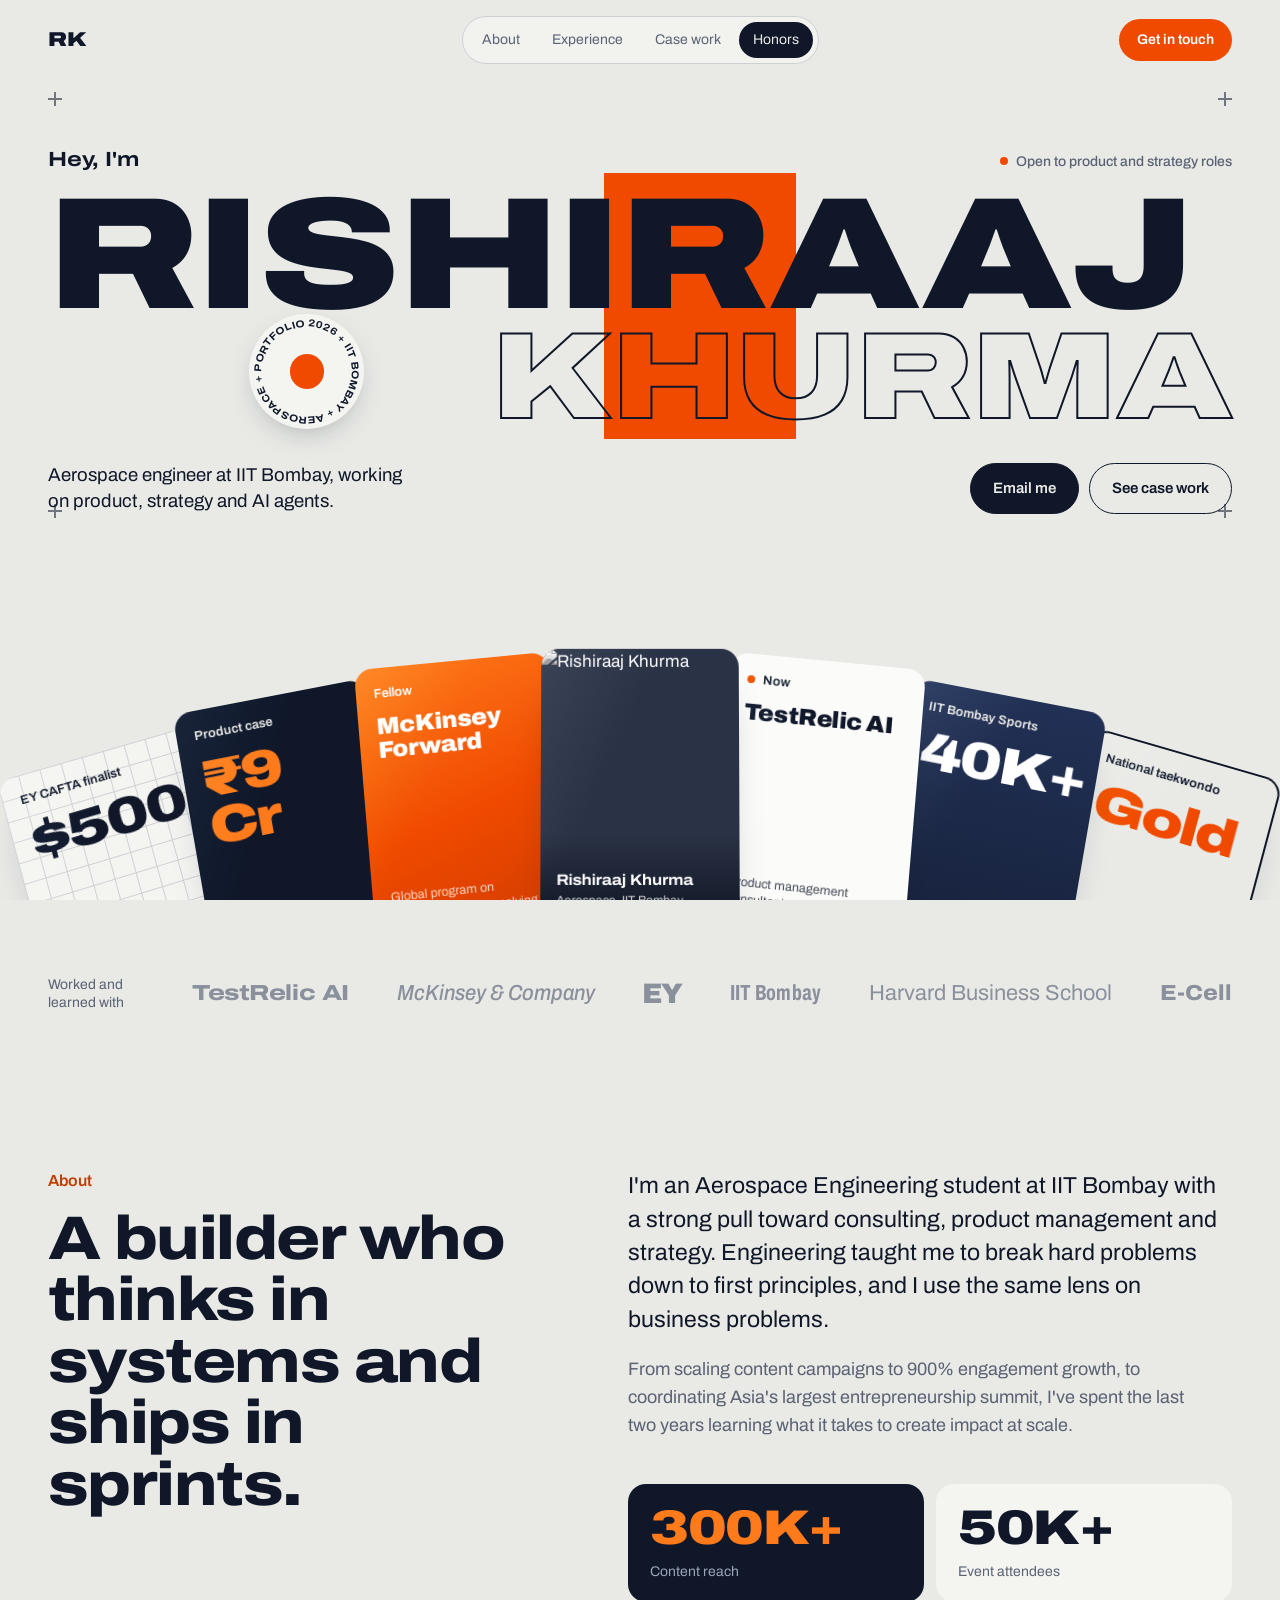
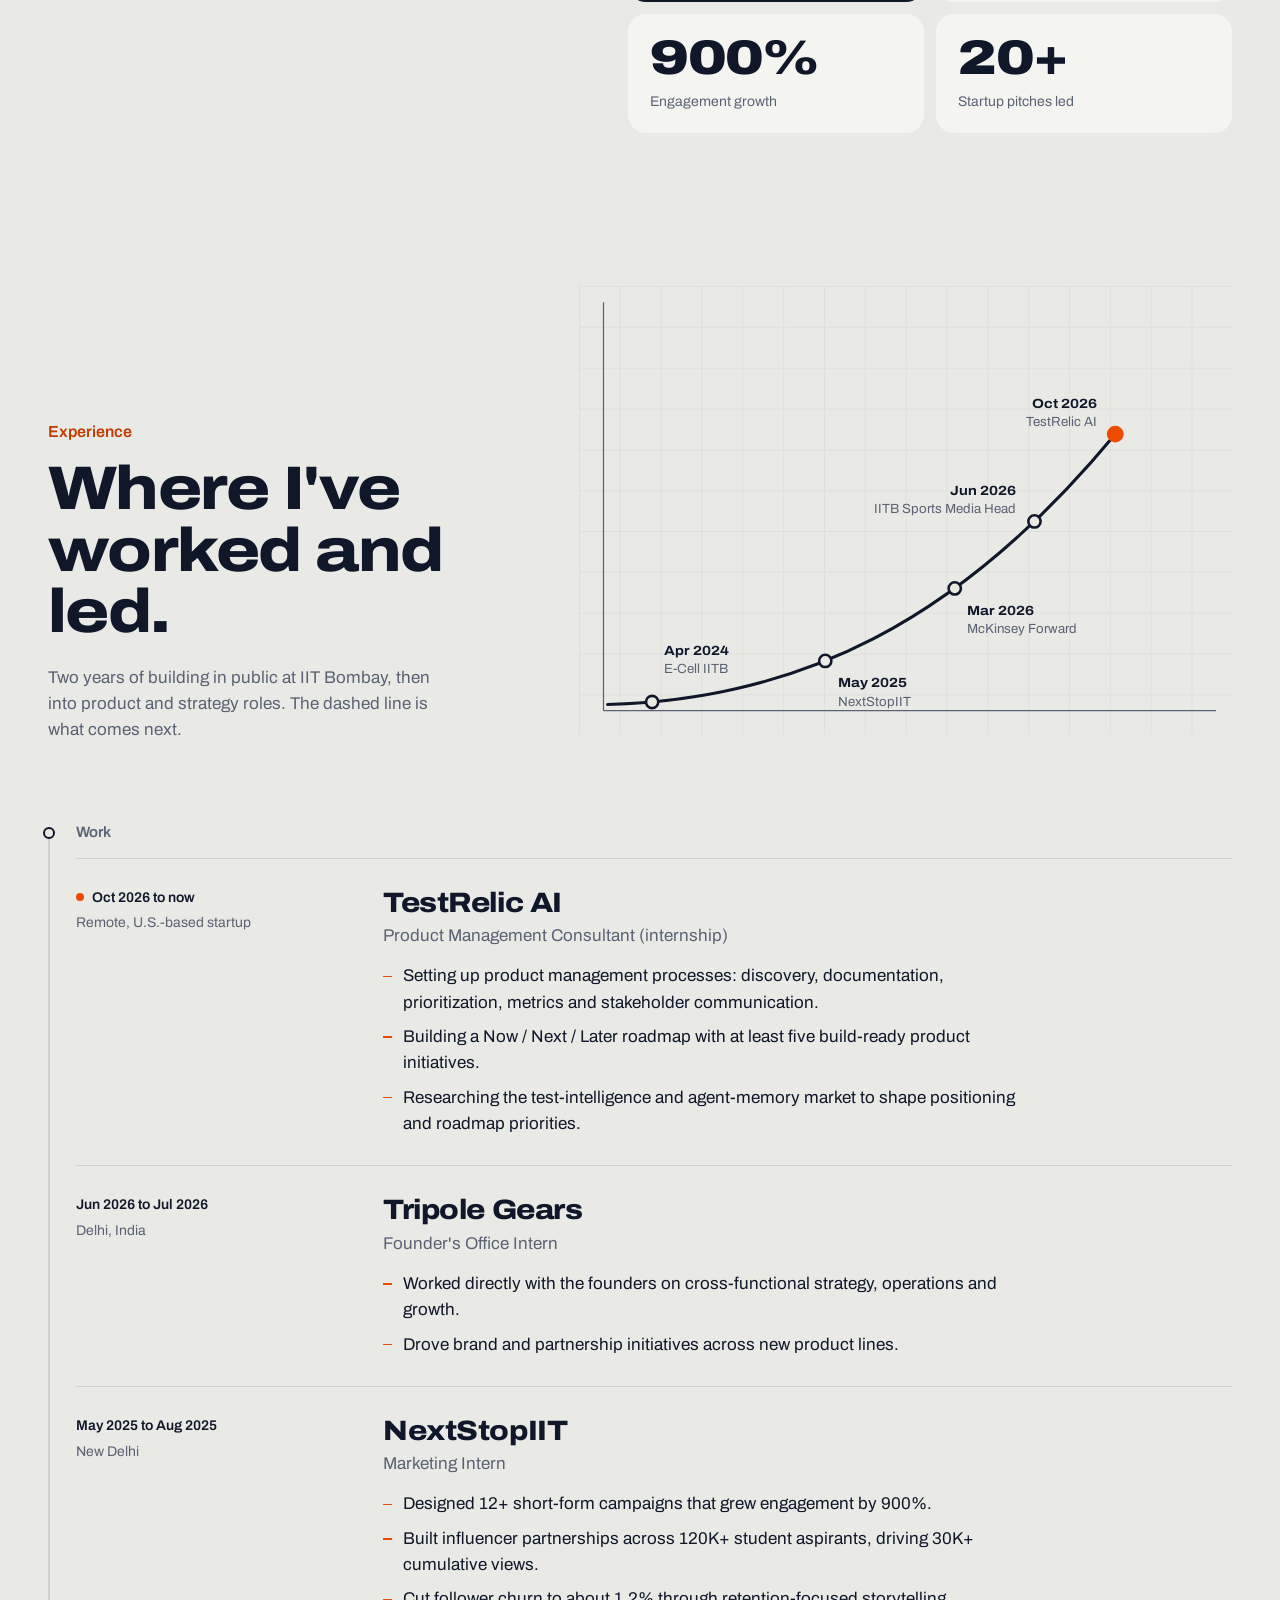
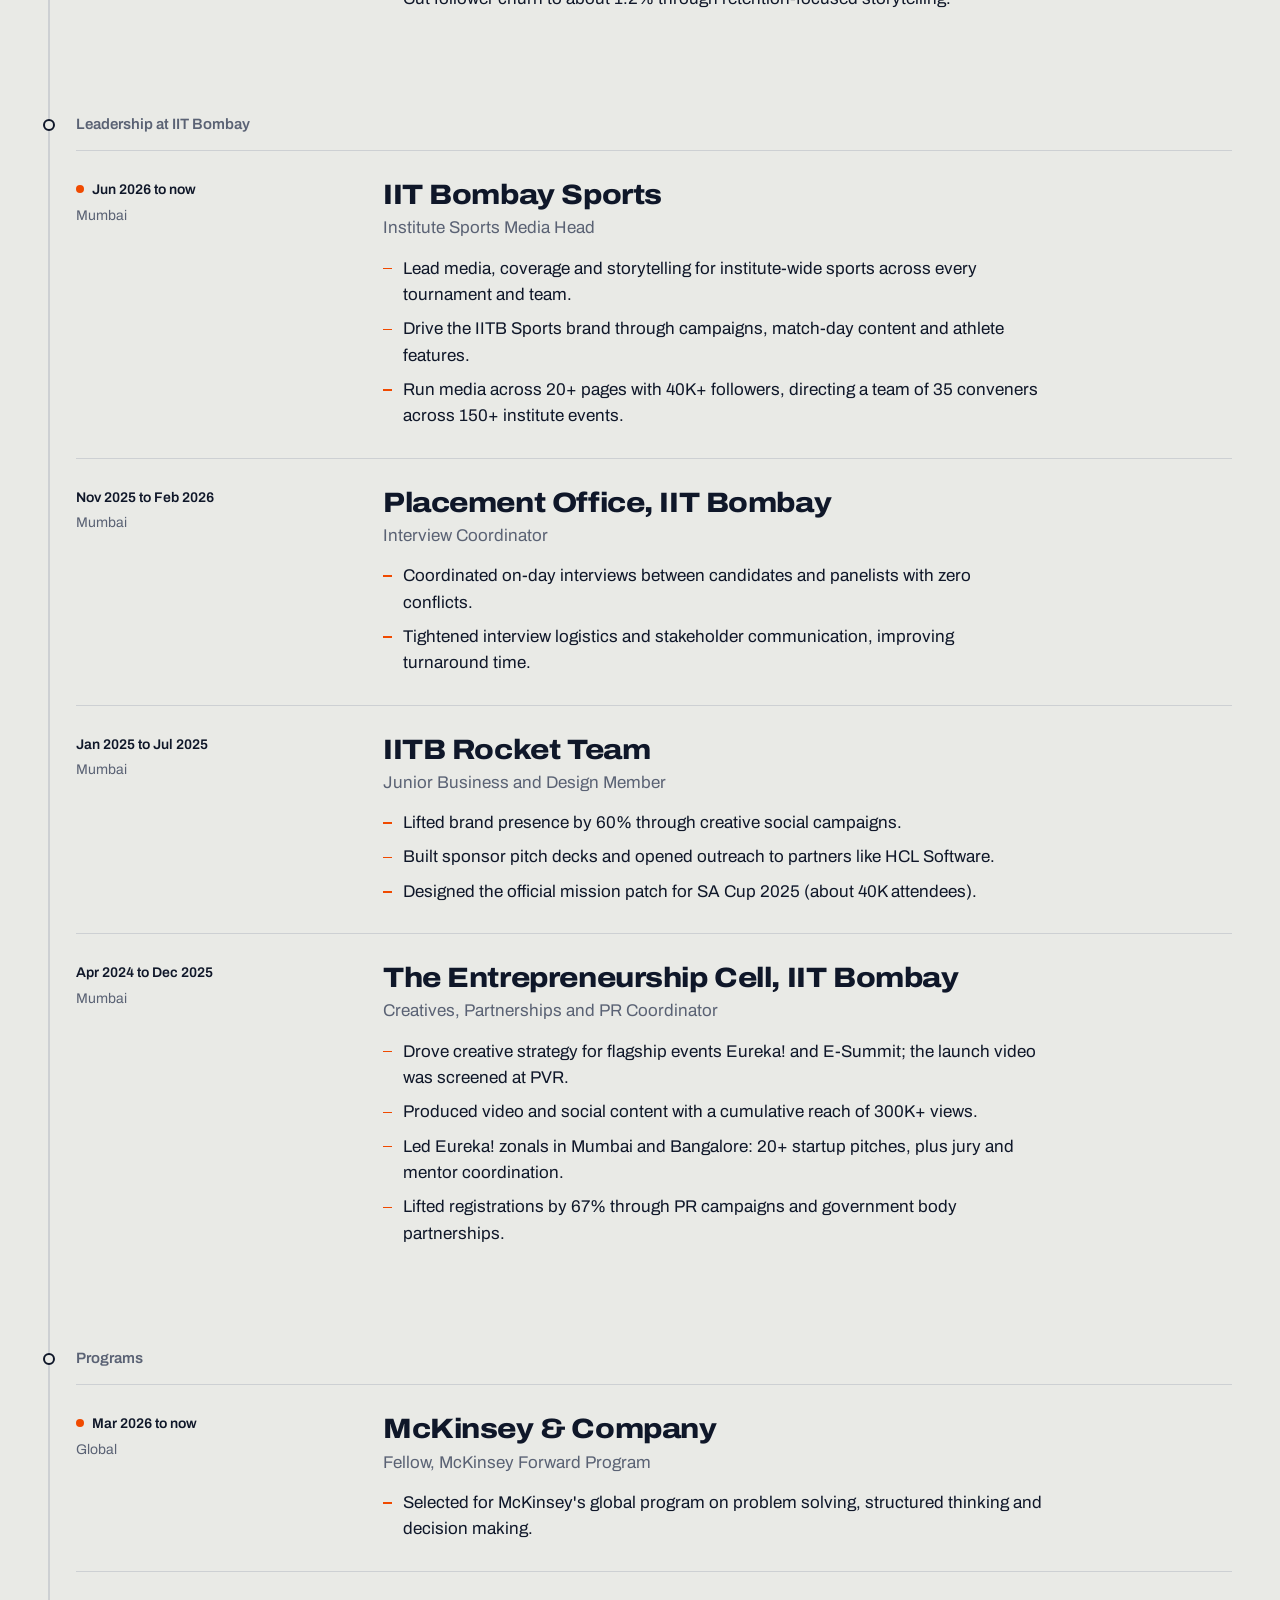
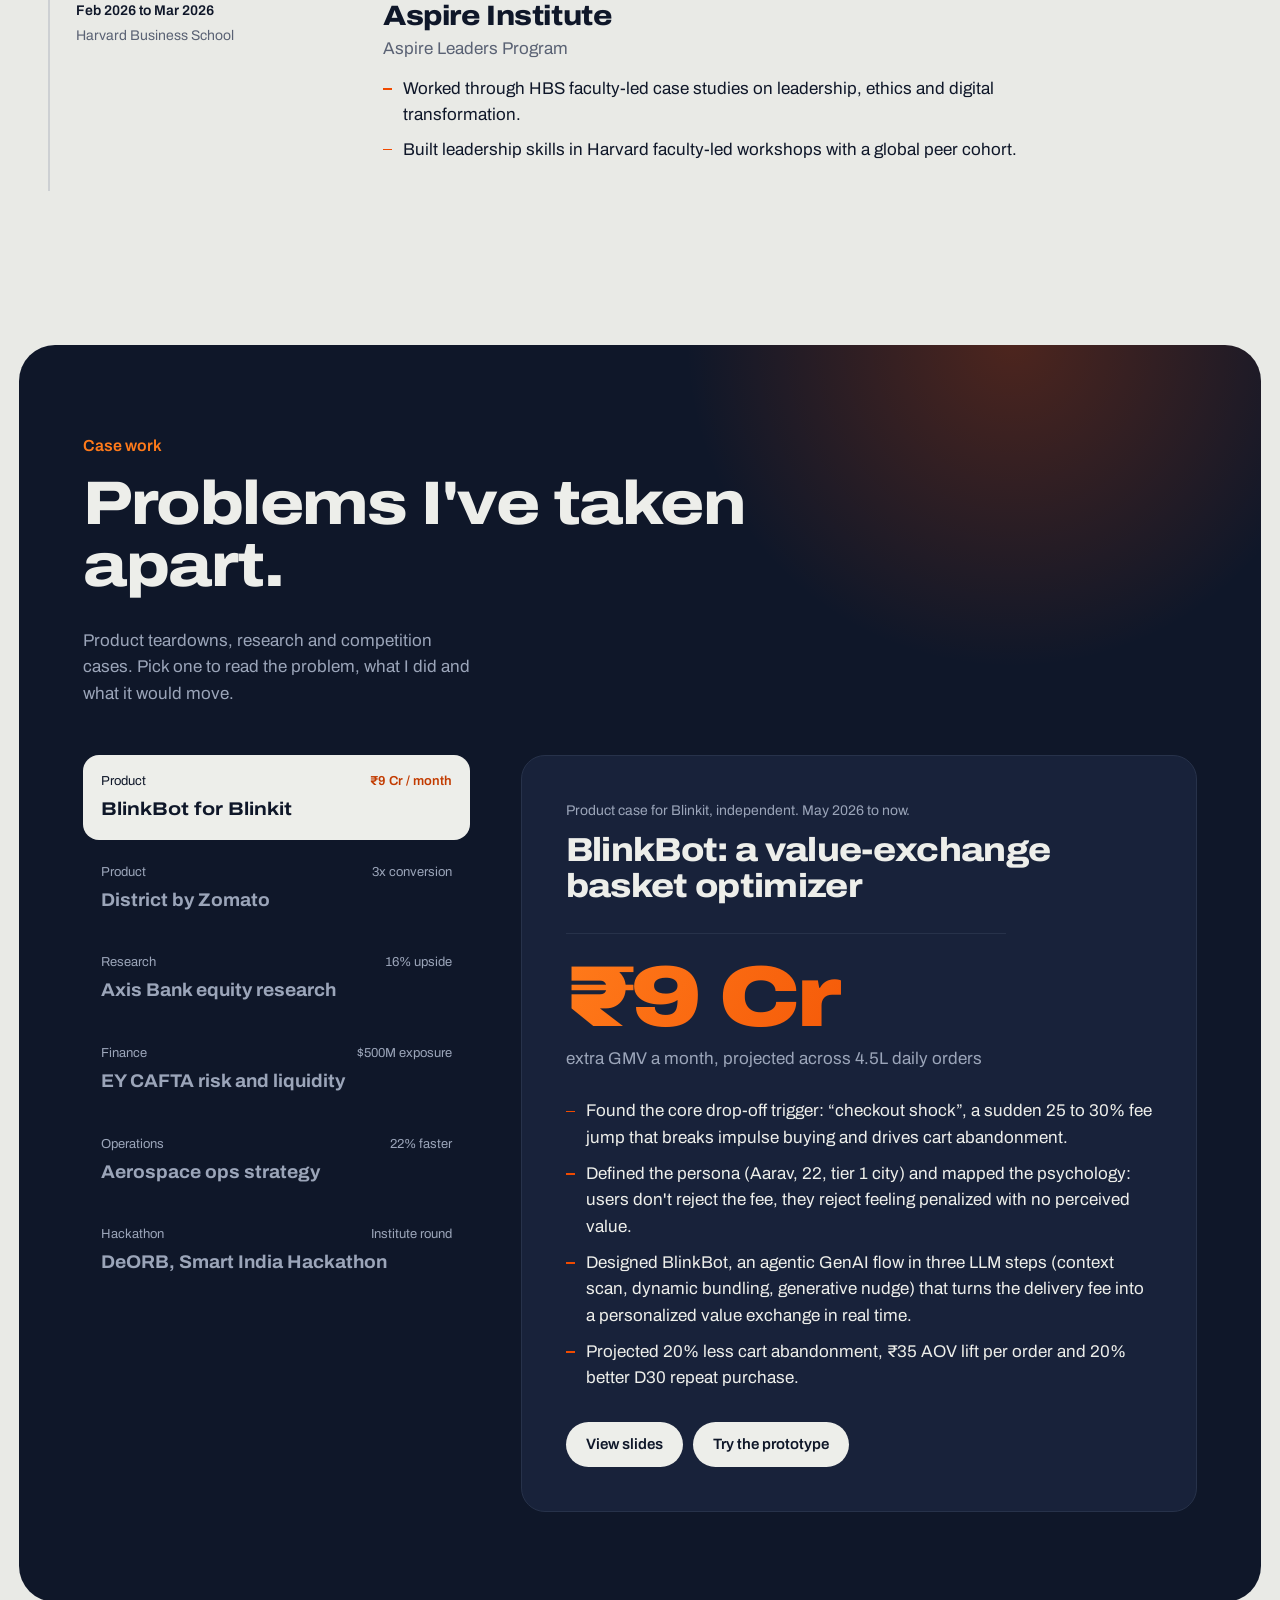
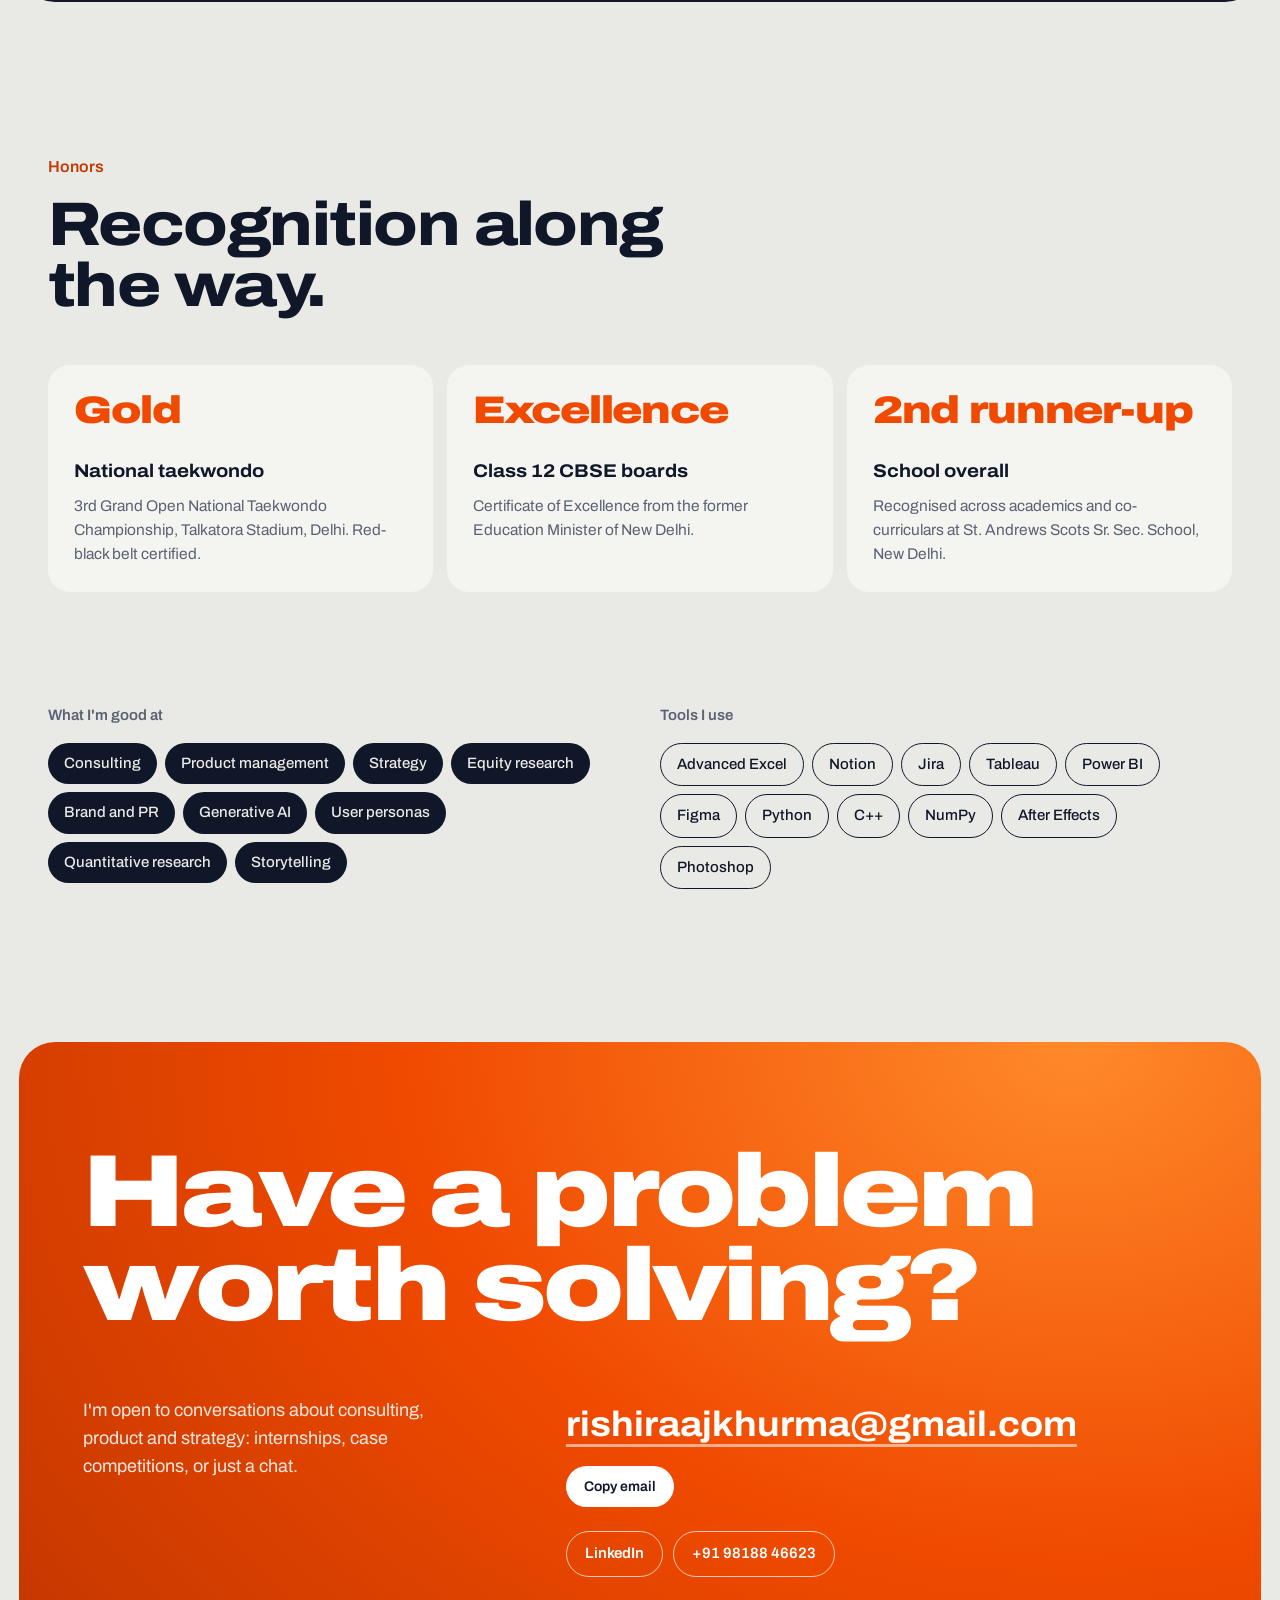
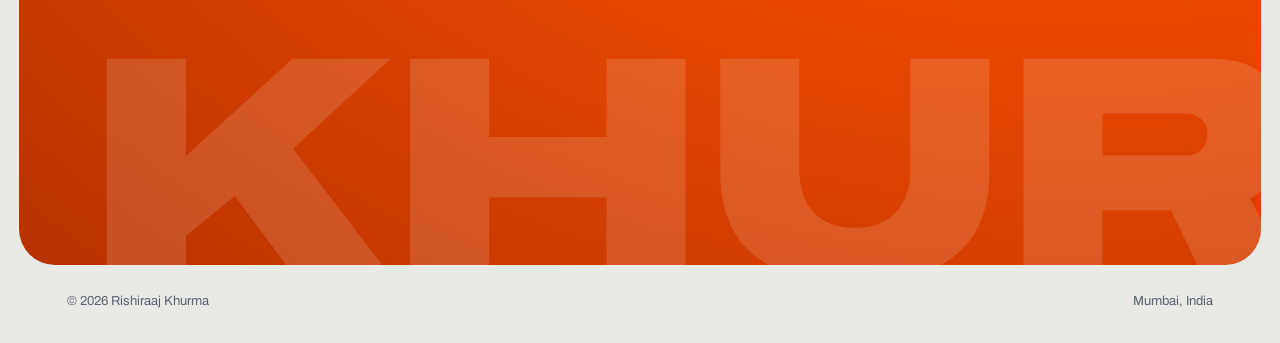
==== commit 9d65619b: "Fit hero name to viewport and move badge beside the outline line Co-Authored-By: Claude Opus 5.5 <no" ====
--- a/index.html
+++ b/index.html
@@ -60,6 +60,13 @@
           <span class="hero__first">Rishiraaj</span>
           <span class="hero__last">Khurma</span>
         </h1>
+        <a class="badge" href="#about" aria-label="Scroll to about">
+          <svg viewBox="0 0 120 120" aria-hidden="true">
+            <defs><path id="badge-circle" d="M60,60 m-47,0 a47,47 0 1,1 94,0 a47,47 0 1,1 -94,0"/></defs>
+            <text><textPath href="#badge-circle" textLength="292">Portfolio 2026 + IIT Bombay + Aerospace +</textPath></text>
+          </svg>
+          <span class="badge__core"></span>
+        </a>
       </div>
 
       <div class="hero__row">
@@ -70,13 +77,6 @@
         </div>
       </div>
 
-      <a class="badge" href="#about" aria-label="Scroll to about">
-        <svg viewBox="0 0 120 120" aria-hidden="true">
-          <defs><path id="badge-circle" d="M60,60 m-47,0 a47,47 0 1,1 94,0 a47,47 0 1,1 -94,0"/></defs>
-          <text><textPath href="#badge-circle" textLength="292">Portfolio 2026 + IIT Bombay + Aerospace +</textPath></text>
-        </svg>
-        <span class="badge__core"></span>
-      </a>
 
       <!-- 3D card deck -->
       <div class="deck" aria-label="Highlights">
--- a/assets/styles.css
+++ b/assets/styles.css
@@ -137,7 +137,7 @@
   display: flex; flex-direction: column;
   isolation: isolate;
 }
-.hero > *:not(.deck):not(.mark):not(.badge) { width: 100%; max-width: var(--max); margin-left: auto; margin-right: auto; }
+.hero > *:not(.deck):not(.mark) { width: 100%; max-width: var(--max); margin-left: auto; margin-right: auto; }
 
 /* registration marks, like a drawing sheet */
 .mark { position: absolute; width: 14px; height: 14px; opacity: .55; }
@@ -176,7 +176,7 @@
 }
 .hero__first {
   display: block;
-  font-size: min(13.4vw, 184px);
+  font-size: min(calc((100vw - 2 * var(--gutter)) / 7.45), 172px);
   color: var(--ink);
 }
 .hero__last {
@@ -201,7 +201,7 @@
 /* rotating badge */
 .badge {
   position: absolute; z-index: 5;
-  right: max(calc(var(--gutter) + 24px), calc(50% - 600px)); top: clamp(150px, 14vw, 205px);
+  left: 17%; bottom: 0;
   width: clamp(92px, 9vw, 128px); aspect-ratio: 1;
   display: grid; place-items: center;
   text-decoration: none;
@@ -341,12 +341,13 @@
   .card__kick { font-size: 11.5px; }
   .hero__row { position: static; width: auto; margin-top: 22px; }
   .hero__last { -webkit-text-stroke-width: 1.5px; }
-  .badge { left: auto; right: var(--gutter); top: auto; bottom: 206px; width: 80px; }
+  .badge { left: 0; bottom: -6px; width: 70px; }
+  .badge text { font-size: 12px; }
   .hero { min-height: 0; padding-bottom: 0; }
   .deck { flex: none; height: calc(var(--ch) * 1.02); margin-top: 72px; }
   .hero__top { flex-direction: column; align-items: flex-start; gap: 6px; }
   .hero__status { text-align: left; }
-  .hero__first { font-size: 16.4vw; }
+  .hero__first { font-size: calc((100vw - 2 * var(--gutter)) / 7.45); }
   .hero__last { font-size: 12.2vw; }
   .hero__block { left: 44%; width: 28vw; }
   .mark--ml, .mark--mr { display: none; }
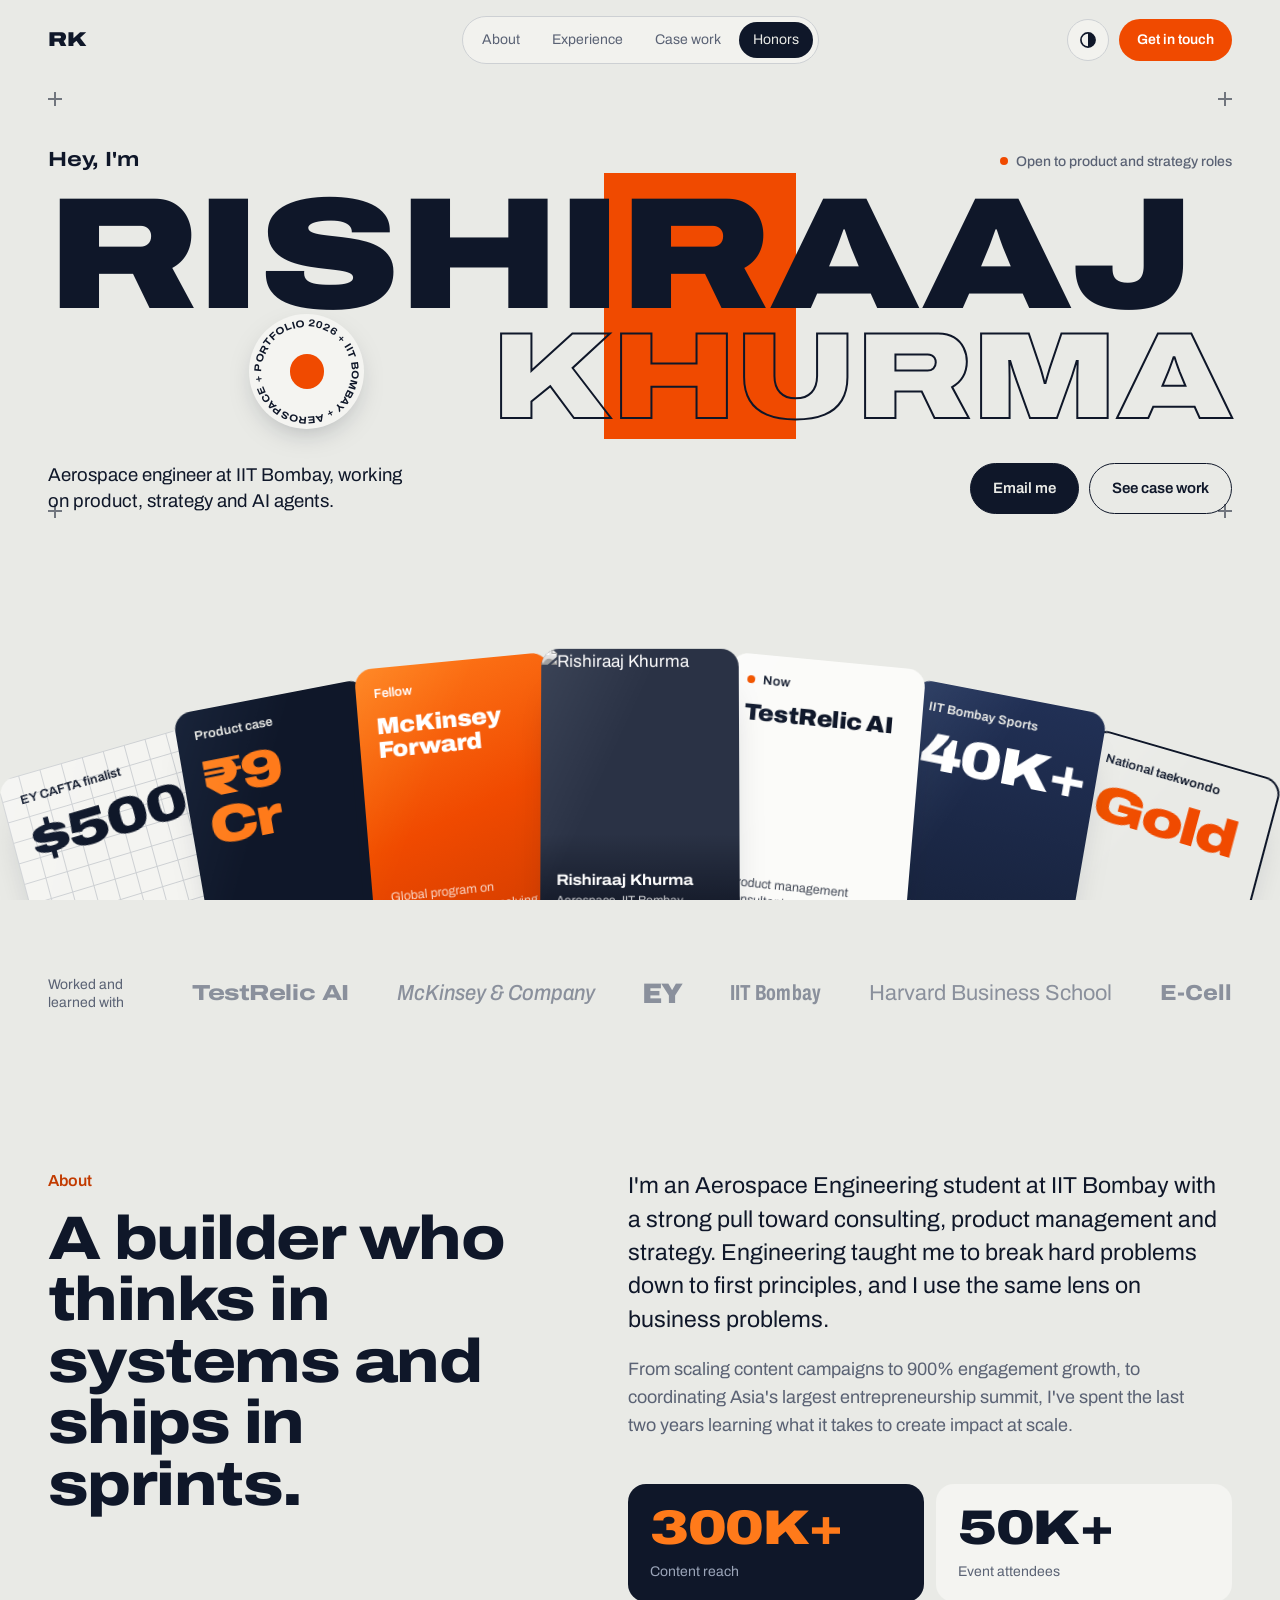
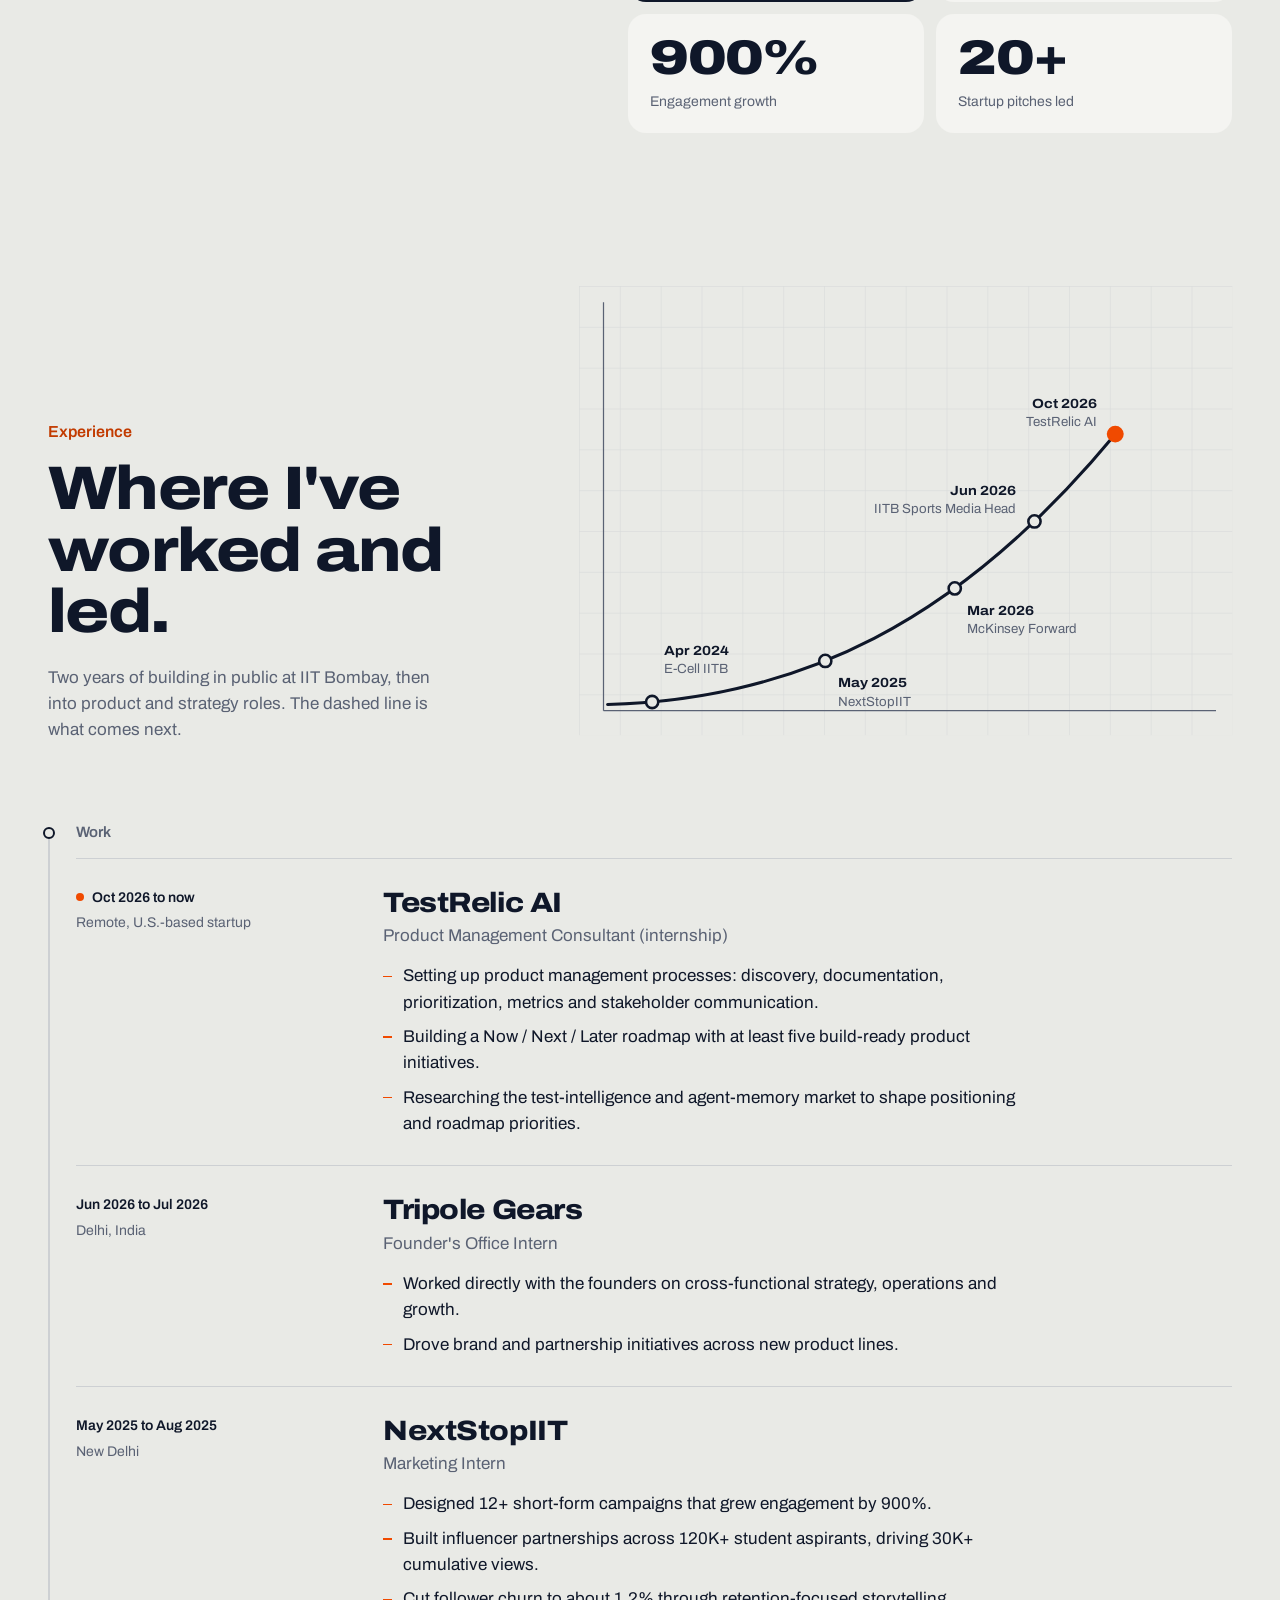
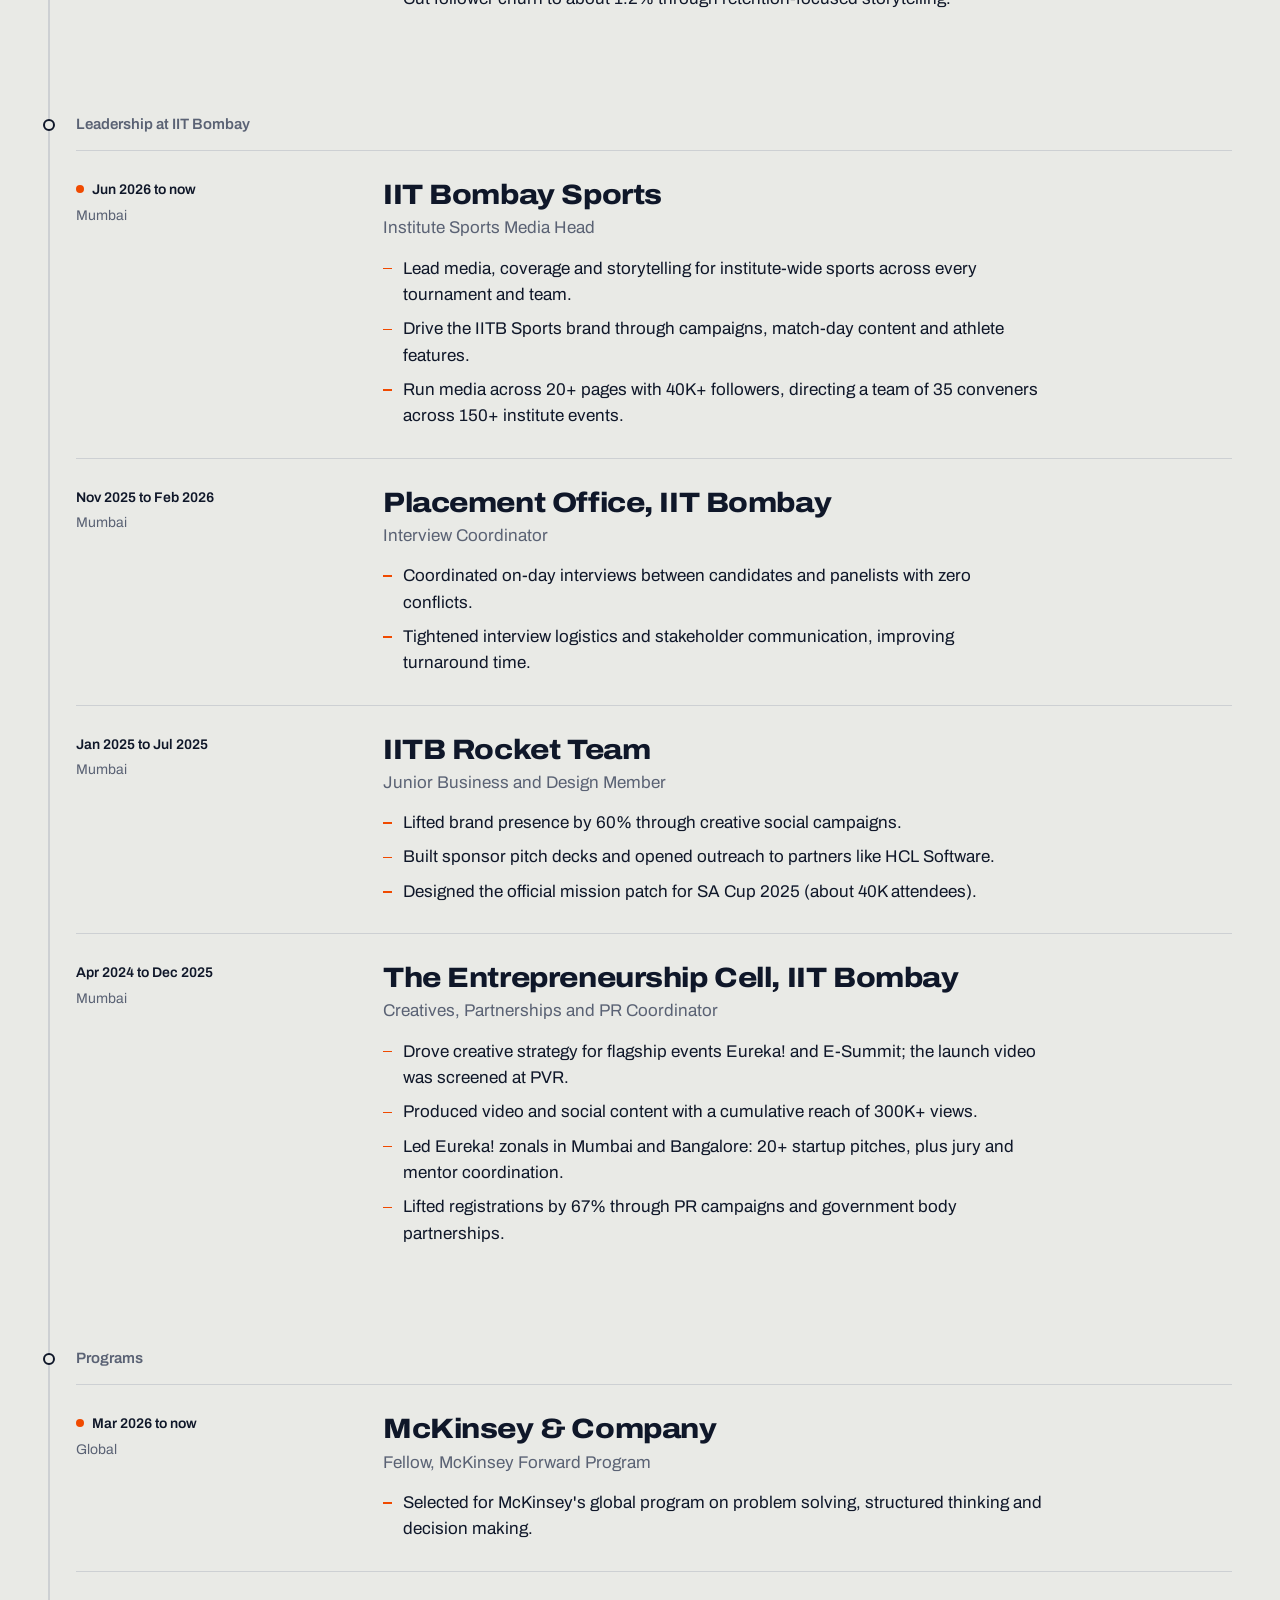
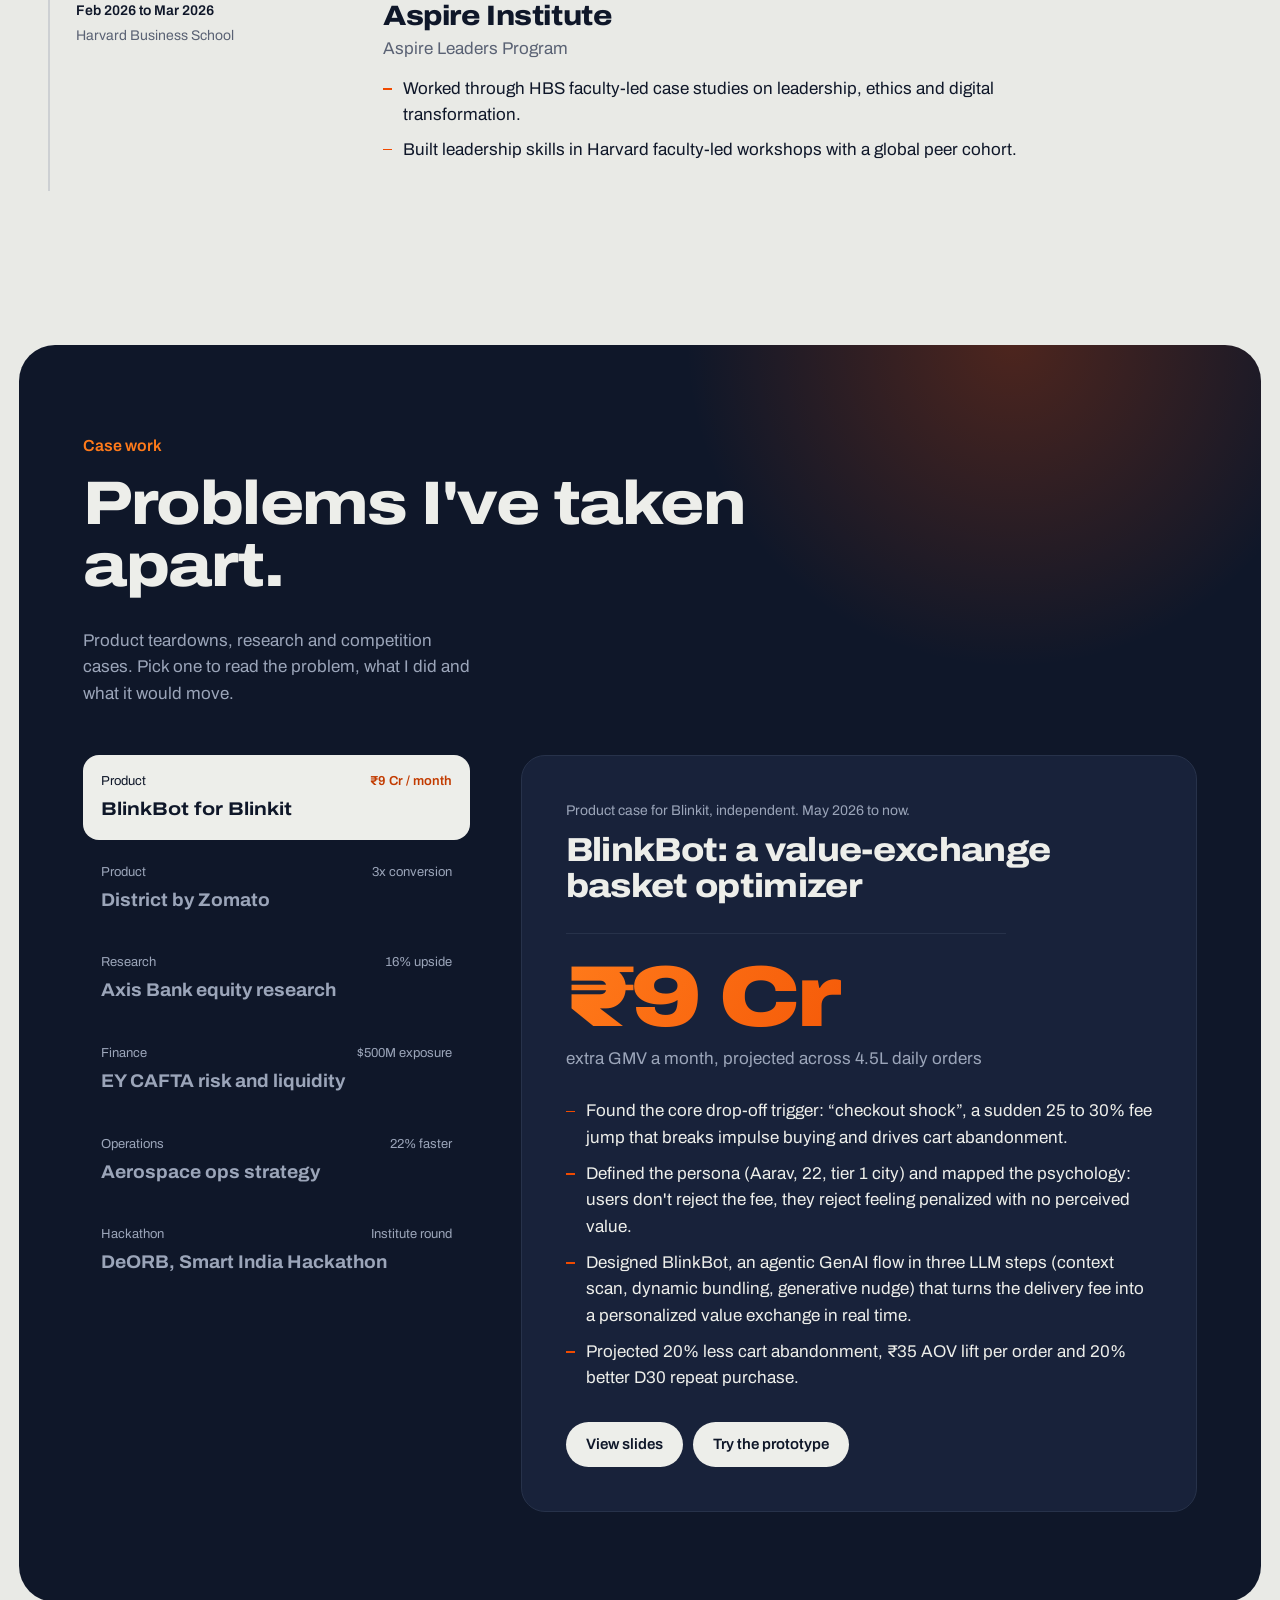
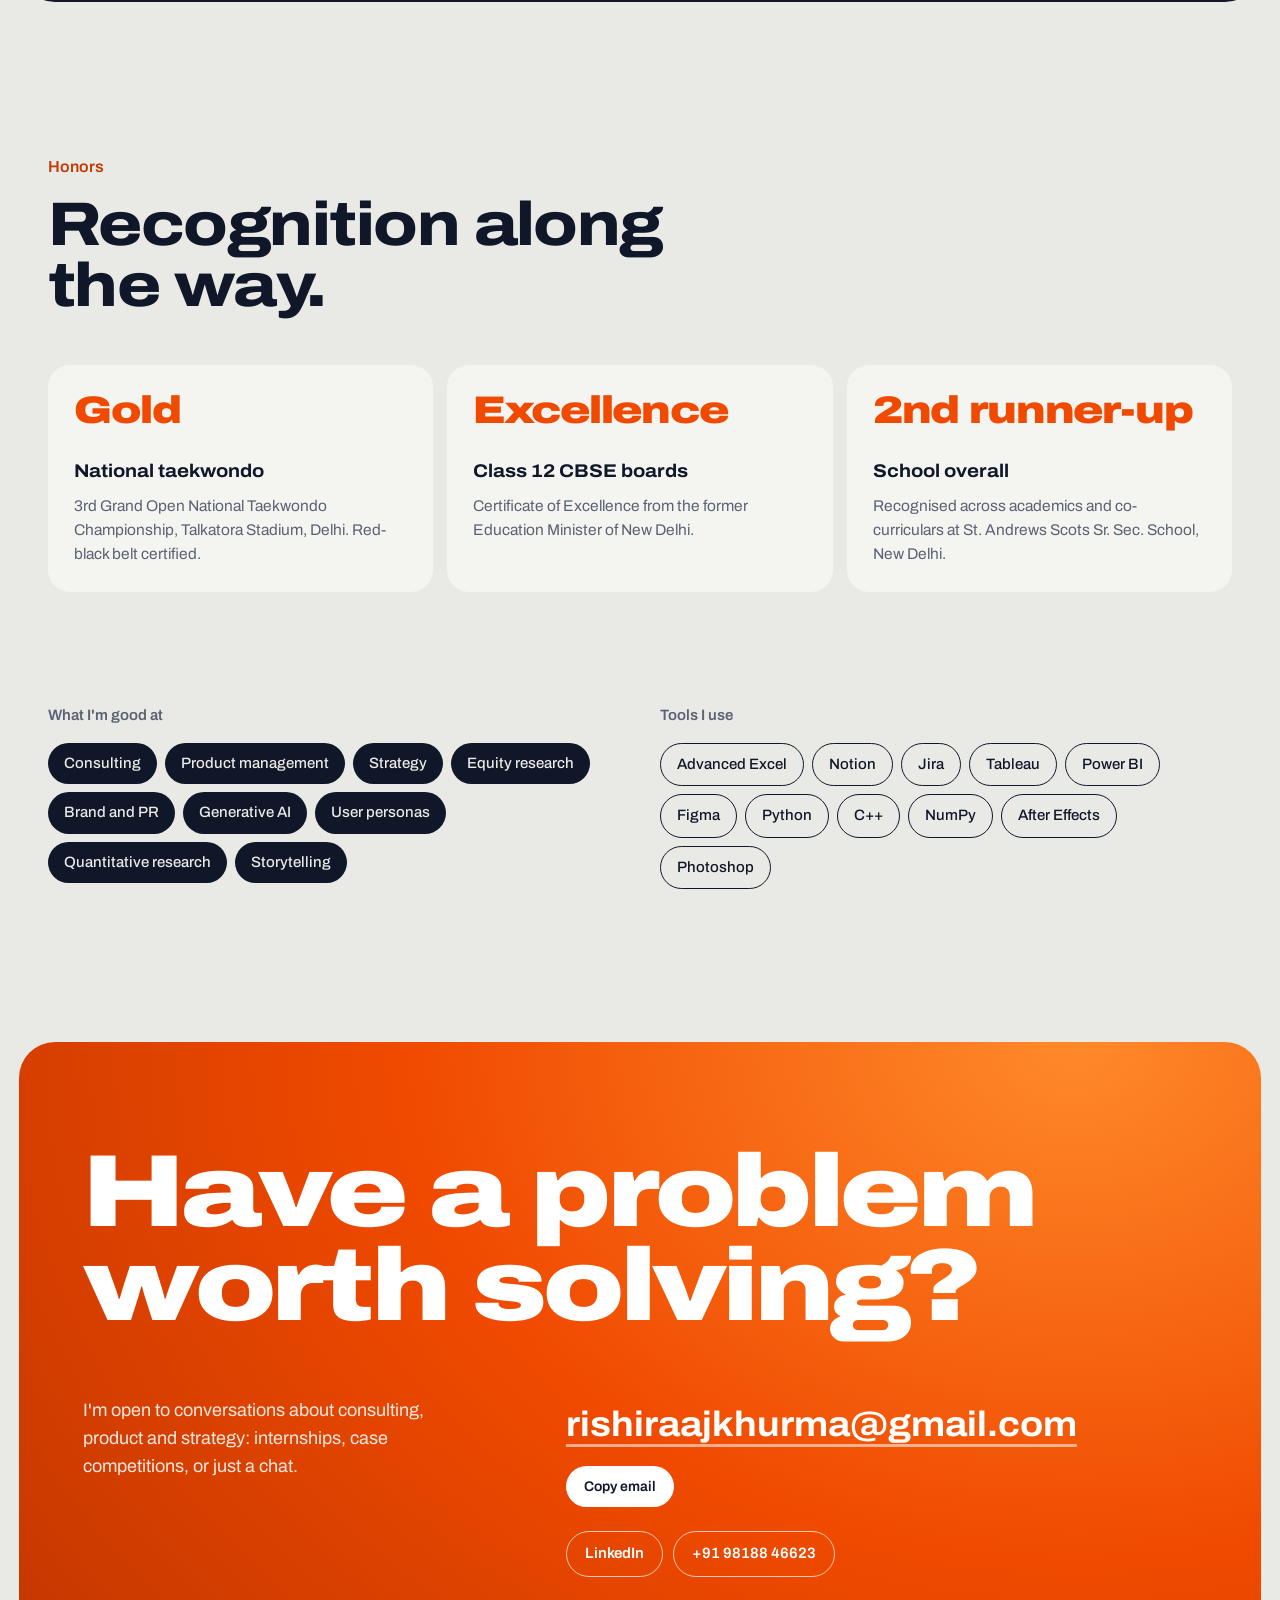
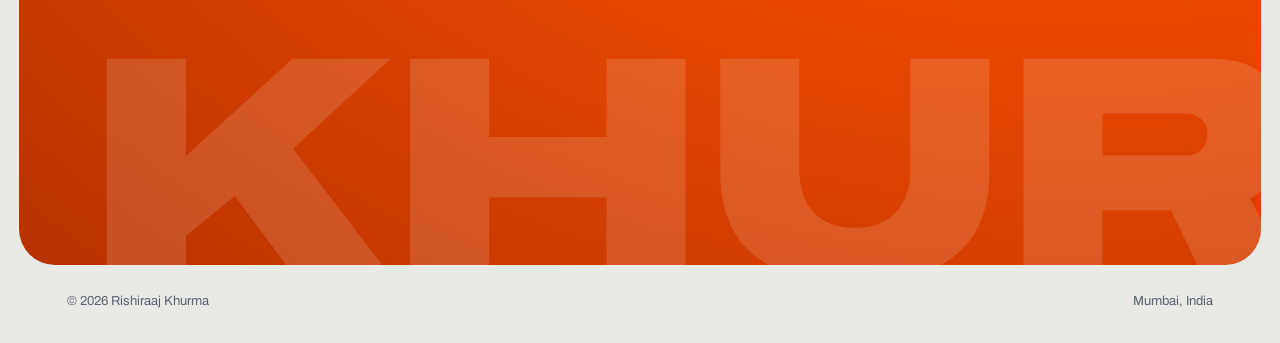
==== commit 06508f81: "Add light/dark theme toggle Defaults to the device setting, remembers the visitor's choice, and sets" ====
--- a/index.html
+++ b/index.html
@@ -19,7 +19,15 @@
   <link rel="preconnect" href="https://fonts.gstatic.com" crossorigin>
   <link href="https://fonts.googleapis.com/css2?family=Archivo:ital,wdth,wght@0,62..125,300..900;1,62..125,300..900&display=swap" rel="stylesheet">
   <link rel="stylesheet" href="/assets/styles.css">
-  <script>document.documentElement.classList.add('js')</script>
+  <script>
+    (function () {
+      var d = document.documentElement, t = null;
+      d.classList.add('js');
+      try { t = localStorage.getItem('theme'); } catch (e) {}
+      if (t !== 'light' && t !== 'dark') t = matchMedia('(prefers-color-scheme: dark)').matches ? 'dark' : 'light';
+      d.setAttribute('data-theme', t);
+    })();
+  </script>
 </head>
 <body>
   <a class="skip" href="#main">Skip to content</a>
@@ -35,7 +43,15 @@
           <li><a href="#honors">Honors</a></li>
         </ul>
       </nav>
-      <a class="bar__cta" href="#contact">Get in touch</a>
+      <div class="bar__end">
+        <button type="button" class="theme" aria-label="Switch to dark theme" aria-pressed="false">
+          <svg viewBox="0 0 24 24" aria-hidden="true">
+            <circle cx="12" cy="12" r="8.5" fill="none" stroke="currentColor" stroke-width="2"/>
+            <path d="M12 3.5a8.5 8.5 0 0 1 0 17z" fill="currentColor"/>
+          </svg>
+        </button>
+        <a class="bar__cta" href="#contact">Get in touch</a>
+      </div>
     </div>
     <div class="bar__progress" aria-hidden="true"><span></span></div>
   </header>
--- a/assets/styles.css
+++ b/assets/styles.css
@@ -22,6 +22,29 @@
   --radius-xl: clamp(22px, 3vw, 36px);
   --ease: cubic-bezier(.2, .7, .1, 1);
   --spring: cubic-bezier(.3, 1.35, .45, 1);
+}
+
+/* Dark theme: same structure, inverted surfaces */
+:root[data-theme="dark"] {
+  --paper: #0D1322;
+  --paper-2: #161E31;
+  --ink: #ECEDE8;
+  --muted: #9AA3B5;
+  --rule: #2A3349;
+  --orange-ink: #FF7A3D;
+  --navy: #1D2A48;
+  --panel: #161F35;
+  --panel-2: #1F2943;
+  --panel-rule: #303B56;
+  color-scheme: dark;
+}
+:root[data-theme="dark"] .card--photo img { filter: grayscale(1) contrast(1.05) brightness(.95); }
+:root[data-theme="dark"] .org { color: #6E778A; }
+:root[data-theme="dark"] .org:hover { color: var(--ink); }
+:root[data-theme="dark"] .card { box-shadow: 0 30px 40px -24px rgba(0, 0, 0, .7); }
+:root[data-theme="dark"] .badge { box-shadow: 0 10px 30px -12px rgba(0, 0, 0, .7); }
+.theme-anim, .theme-anim *, .theme-anim *::before, .theme-anim *::after {
+  transition: background-color .45s ease, color .45s ease, border-color .45s ease, fill .45s ease, stroke .45s ease !important;
 }
 
 /* ================= Base ================= */
@@ -111,8 +134,19 @@
 }
 .bar__nav a:hover { color: var(--ink); }
 .bar__nav a[aria-current="true"] { color: var(--paper); background: var(--ink); }
+.bar__end { justify-self: end; display: flex; align-items: center; gap: 10px; }
+.theme {
+  width: 42px; height: 42px; border-radius: 50%;
+  display: grid; place-items: center;
+  background: color-mix(in srgb, var(--paper-2) 80%, transparent);
+  border: 1px solid var(--rule);
+  color: var(--ink); cursor: pointer; padding: 0;
+  transition: border-color .25s, background .25s;
+}
+.theme:hover { border-color: var(--ink); }
+.theme svg { width: 20px; height: 20px; transition: transform .6s var(--spring); }
+:root[data-theme="dark"] .theme svg { transform: rotate(180deg); }
 .bar__cta {
-  justify-self: end;
   text-decoration: none; font-size: 14px; font-weight: 600;
   padding: 10px 18px; border-radius: 999px;
   background: var(--orange); color: #fff;
@@ -312,7 +346,7 @@
     var(--paper-2);
   color: var(--ink);
 }
-.card--white { background: #FBFBF9; color: var(--ink); }
+.card--white { background: #FBFBF9; color: #0F1729; }
 .card--navy { background: linear-gradient(180deg, #213055, var(--navy)); color: var(--panel-ink); }
 .card--navy .card__big { color: #fff; }
 .card--line { background: var(--paper); color: var(--ink); border: 2px solid var(--ink); }
@@ -341,7 +375,7 @@
   .card__kick { font-size: 11.5px; }
   .hero__row { position: static; width: auto; margin-top: 22px; }
   .hero__last { -webkit-text-stroke-width: 1.5px; }
-  .badge { left: 0; bottom: -6px; width: 70px; }
+  .badge { left: auto; right: 0; bottom: auto; top: -84px; width: 66px; }
   .badge text { font-size: 12px; }
   .hero { min-height: 0; padding-bottom: 0; }
   .deck { flex: none; height: calc(var(--ch) * 1.02); margin-top: 72px; }
@@ -492,7 +526,7 @@
   transition: background .3s, color .3s;
 }
 .case-tab:hover { background: var(--panel-2); color: var(--panel-ink); }
-.case-tab[aria-selected="true"] { background: var(--panel-ink); color: var(--ink); }
+.case-tab[aria-selected="true"] { background: var(--panel-ink); color: var(--panel); }
 .case-tab:focus-visible { outline: 2px solid var(--orange); outline-offset: 2px; }
 .case-tab__kind, .case-tab__fig { font-size: 13px; }
 .case-tab__kind { grid-area: kind; }
@@ -523,7 +557,7 @@
 .case__links a {
   text-decoration: none; font-weight: 600; font-size: 15px;
   padding: 11px 20px; border-radius: 999px;
-  background: var(--panel-ink); color: var(--ink);
+  background: var(--panel-ink); color: var(--panel);
   transition: background .25s, color .25s, font-variation-settings .35s var(--ease);
 }
 .case__links a:hover { background: var(--orange); color: #fff; font-variation-settings: "wdth" 116; }
@@ -589,12 +623,12 @@
 .contact__email:hover { font-variation-settings: "wdth" 122; text-decoration-color: #fff; }
 .copy {
   font: inherit; font-size: 14px; font-weight: 600;
-  color: var(--ink); background: #fff; border: 0;
+  color: #0F1729; background: #fff; border: 0;
   border-radius: 999px; padding: 10px 18px; cursor: pointer;
   transition: background .25s, color .25s;
 }
-.copy:hover { background: var(--ink); color: #fff; }
-.copy.is-done { background: var(--ink); color: #fff; }
+.copy:hover { background: #0F1729; color: #fff; }
+.copy.is-done { background: #0F1729; color: #fff; }
 .contact__links { margin-top: 24px; display: flex; flex-wrap: wrap; gap: 10px; }
 .contact__links a {
   display: inline-block; text-decoration: none; font-weight: 600; font-size: 15px;
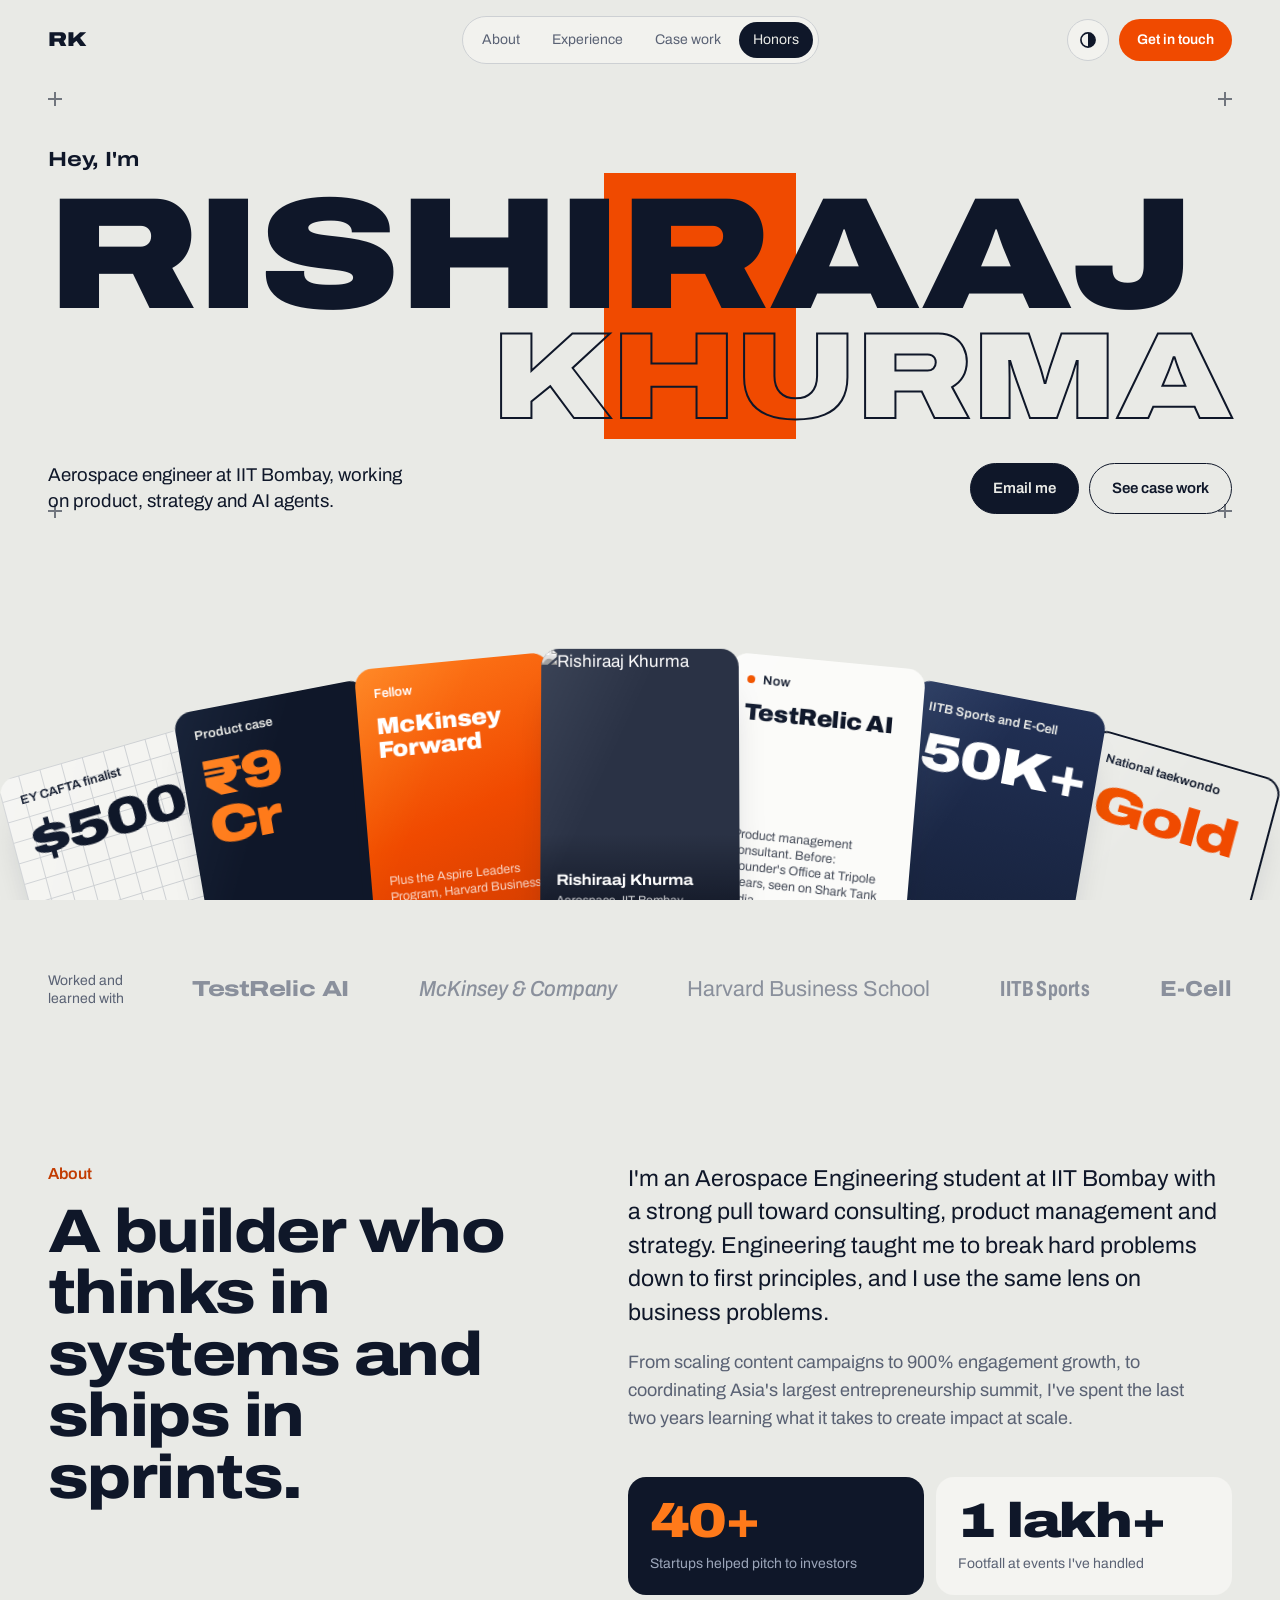
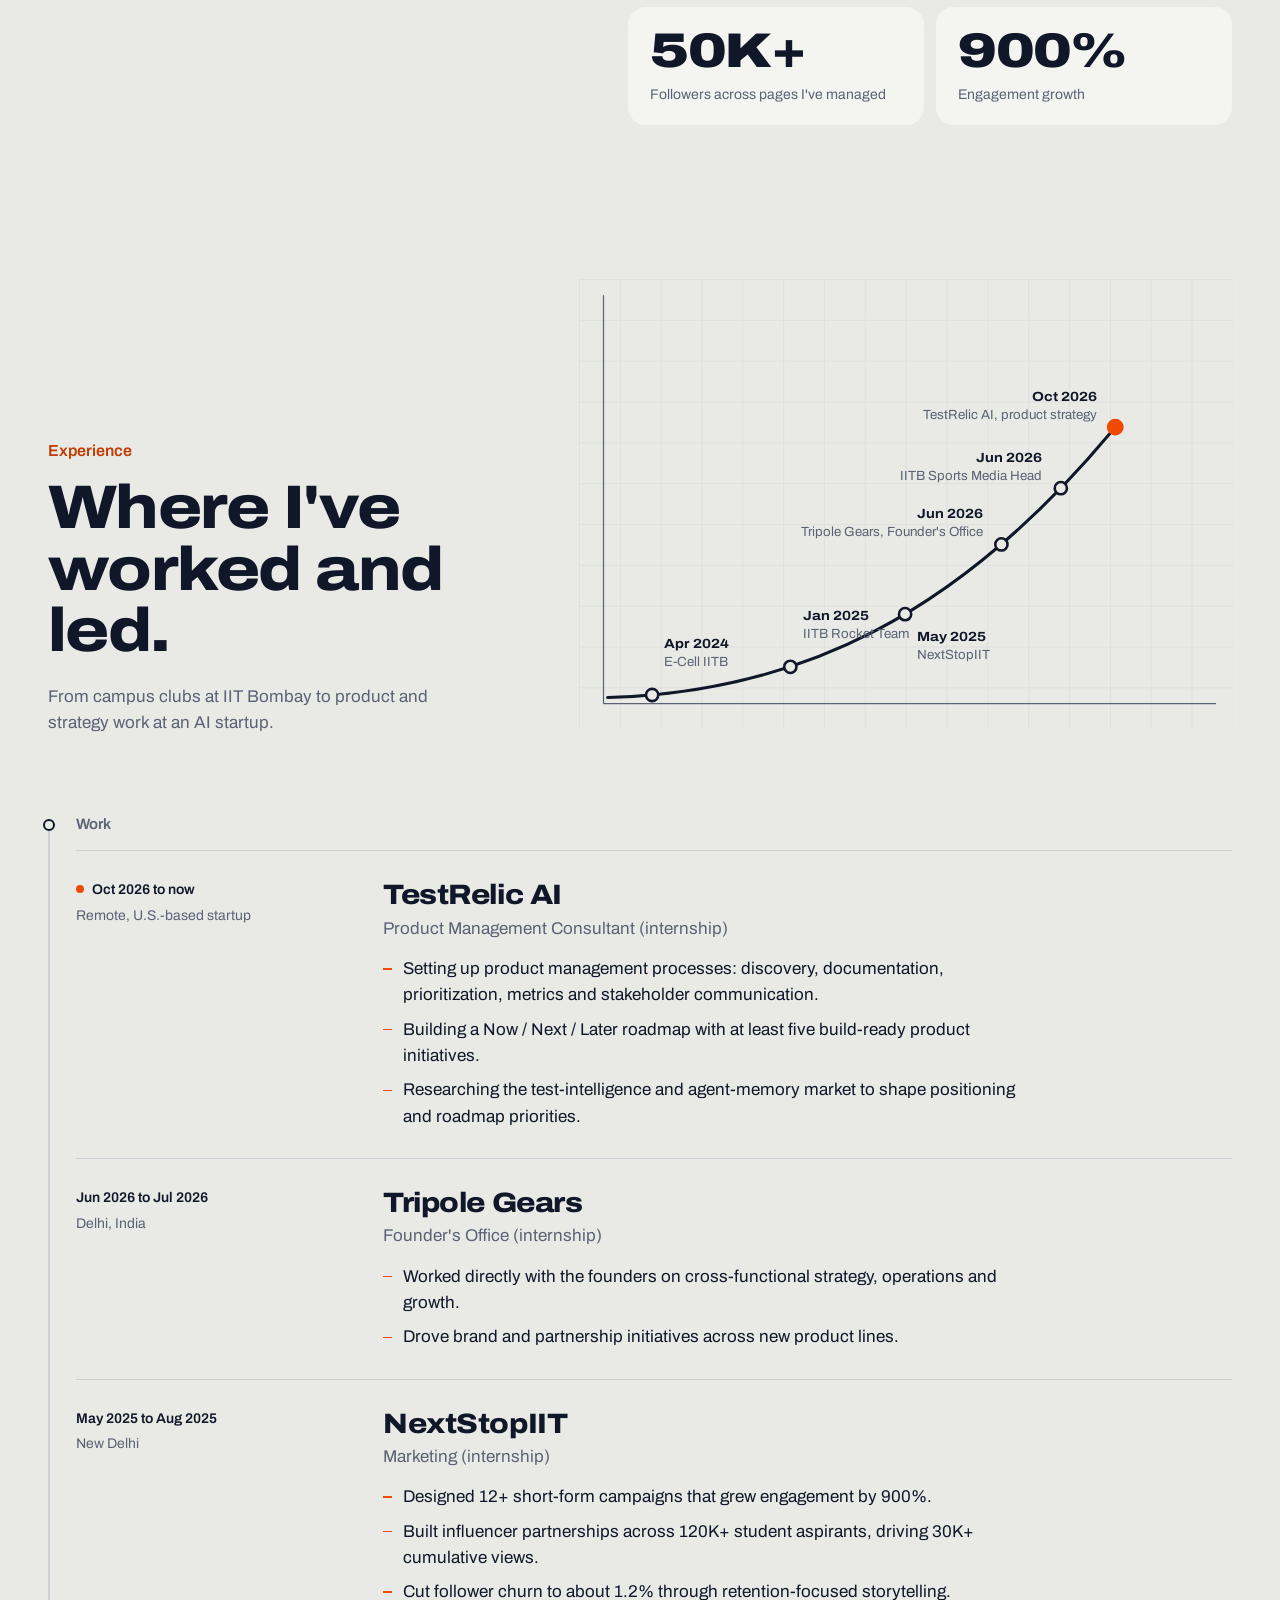
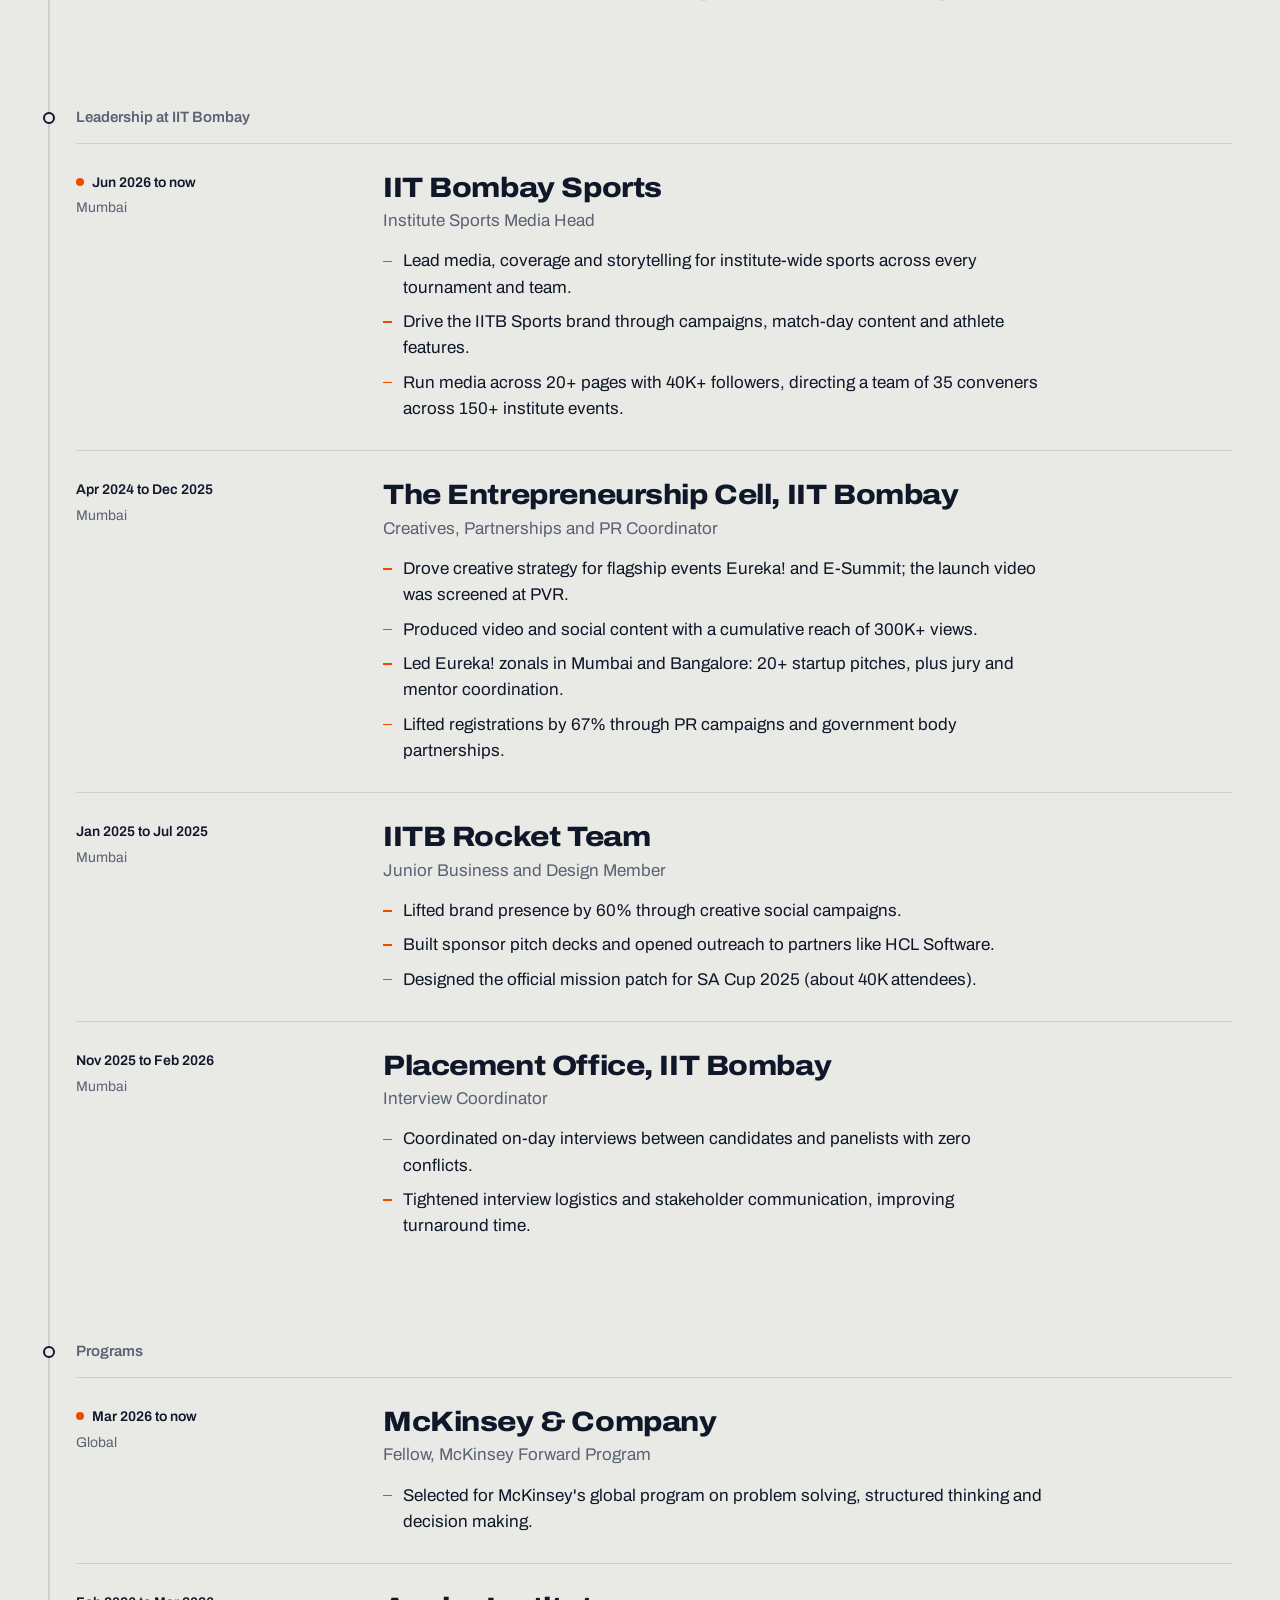
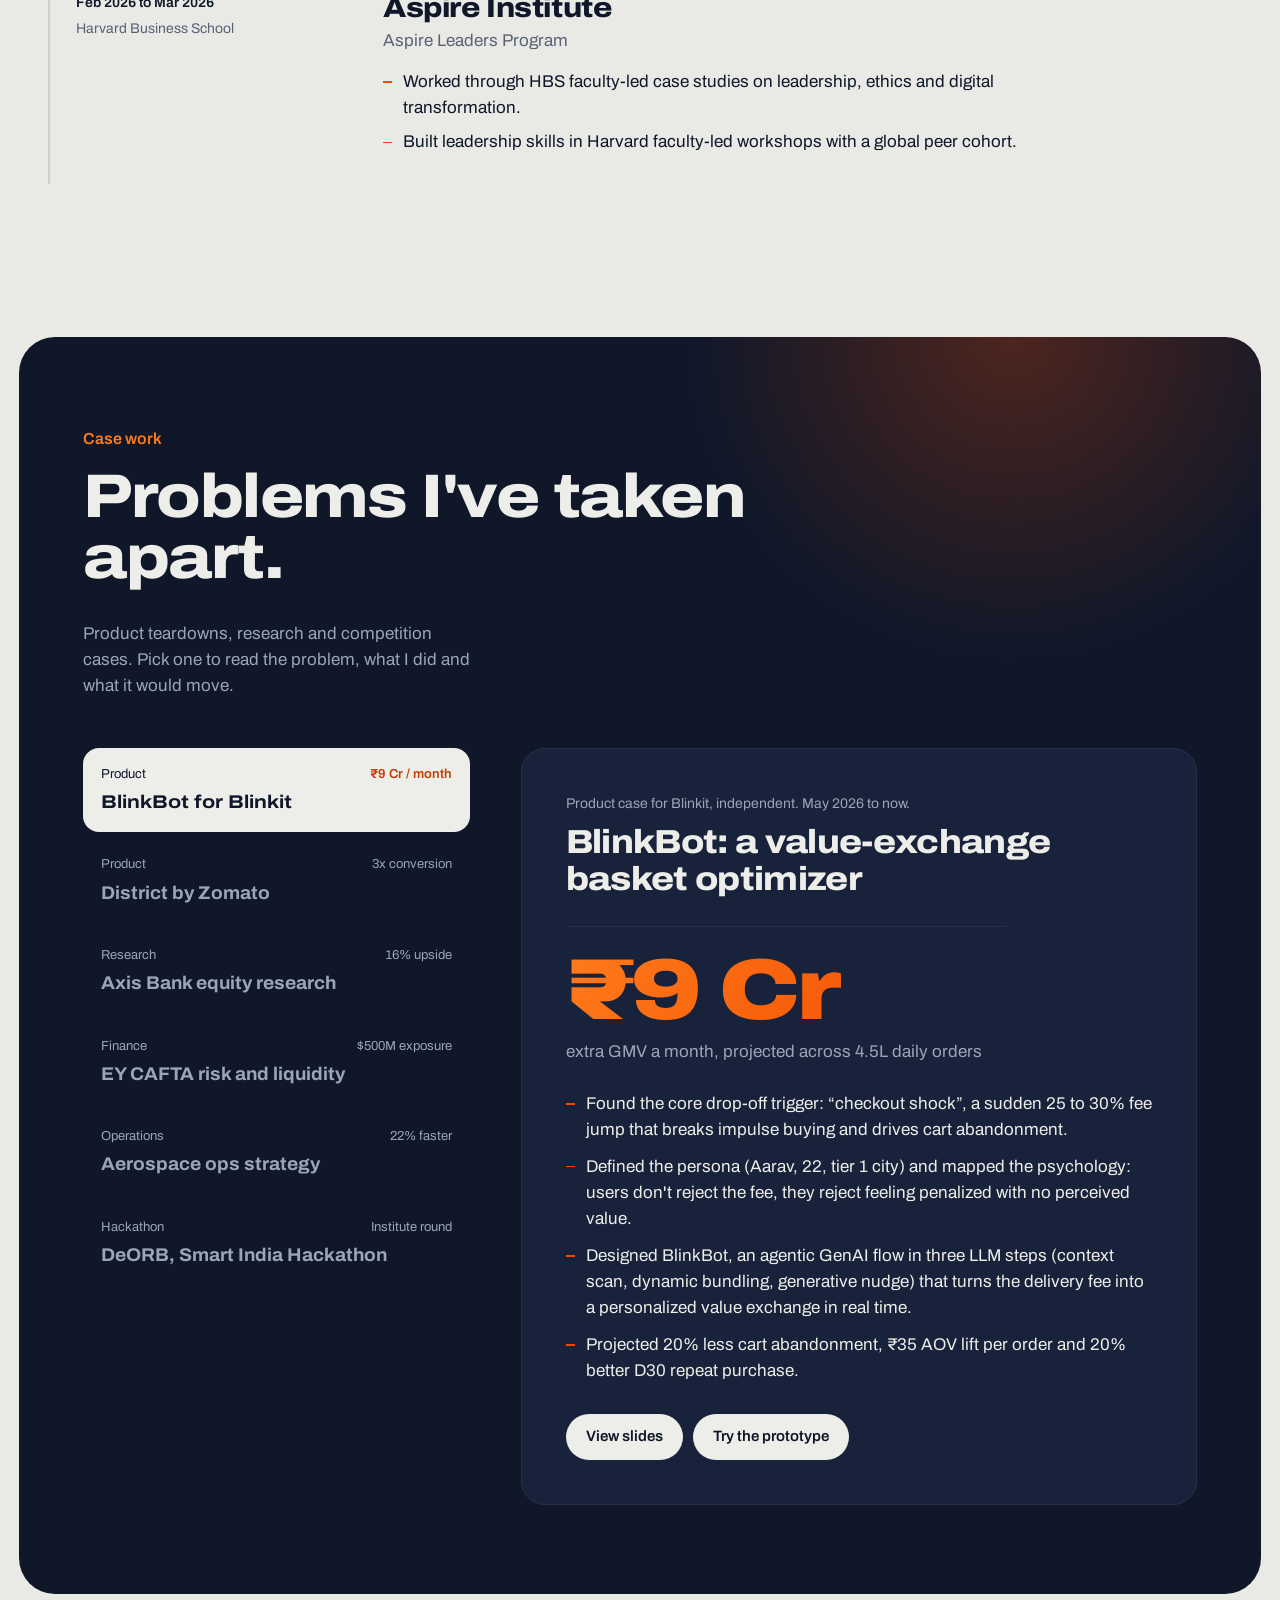
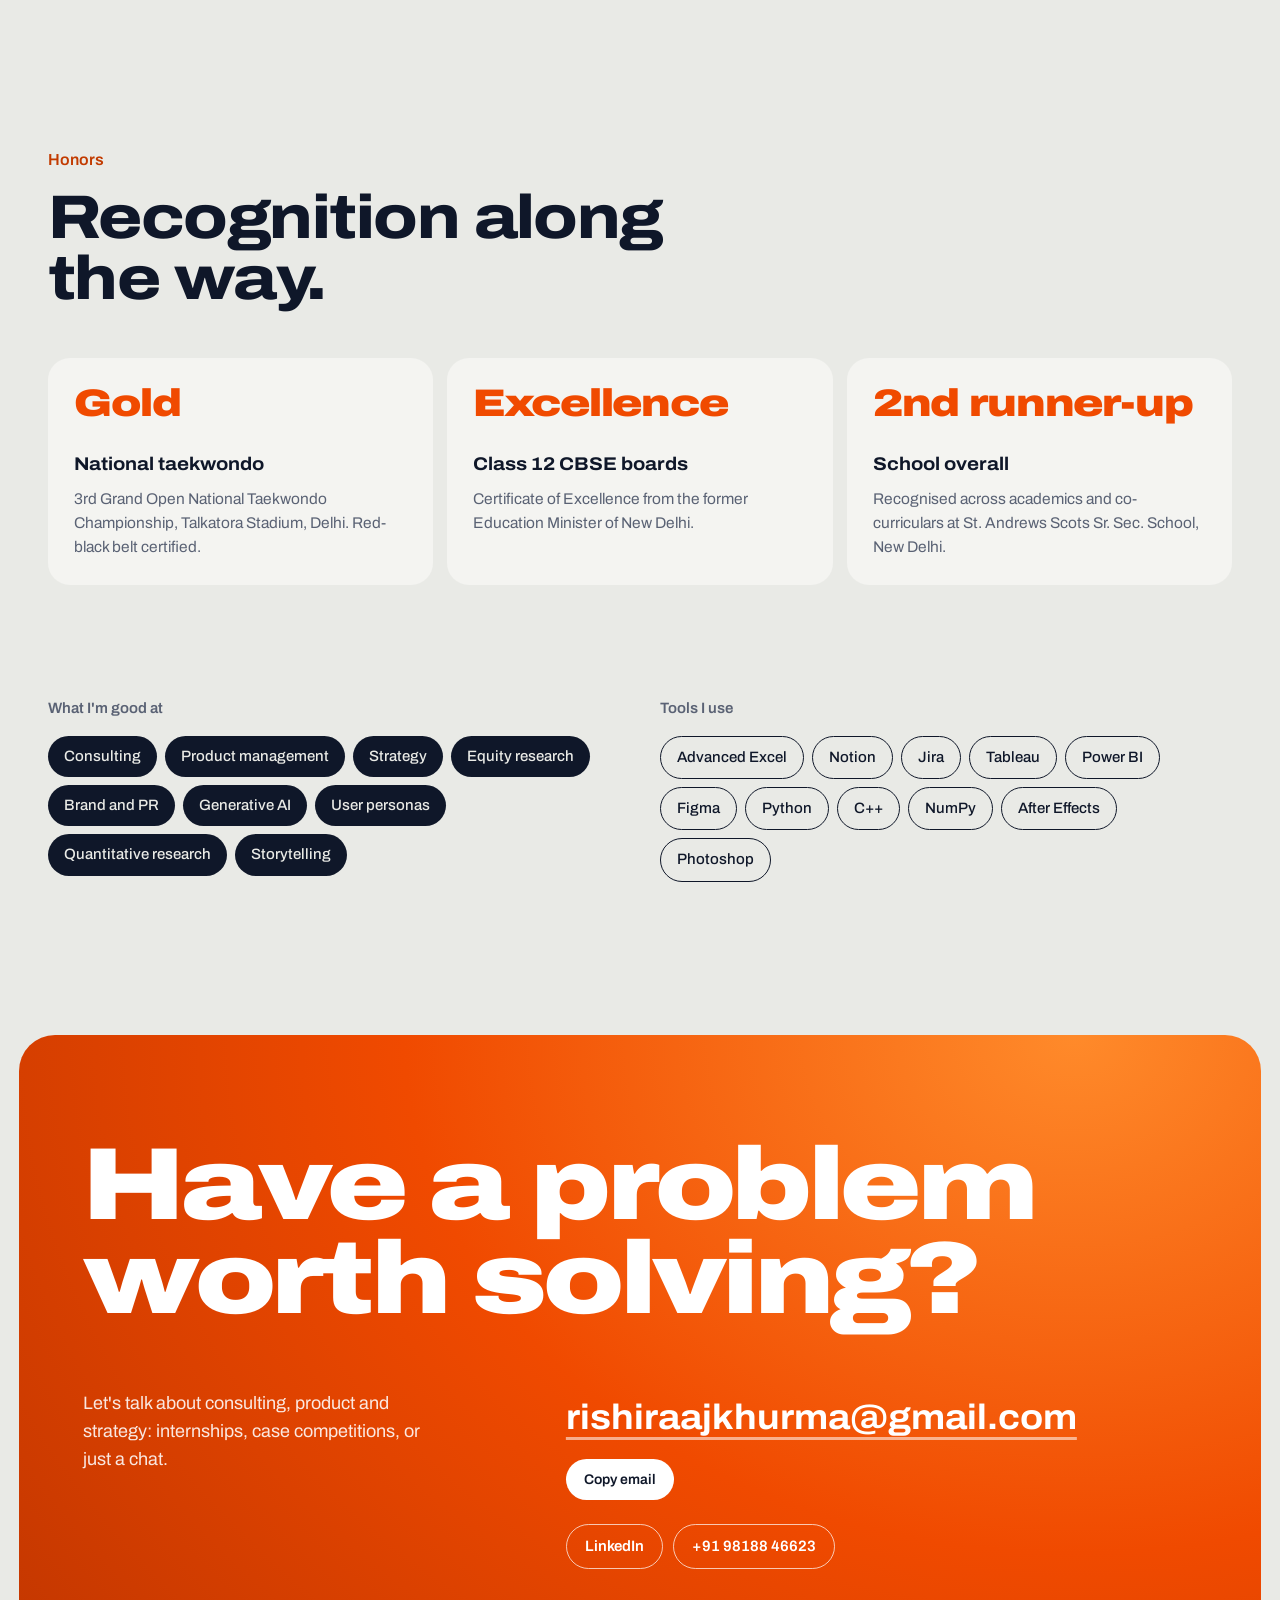
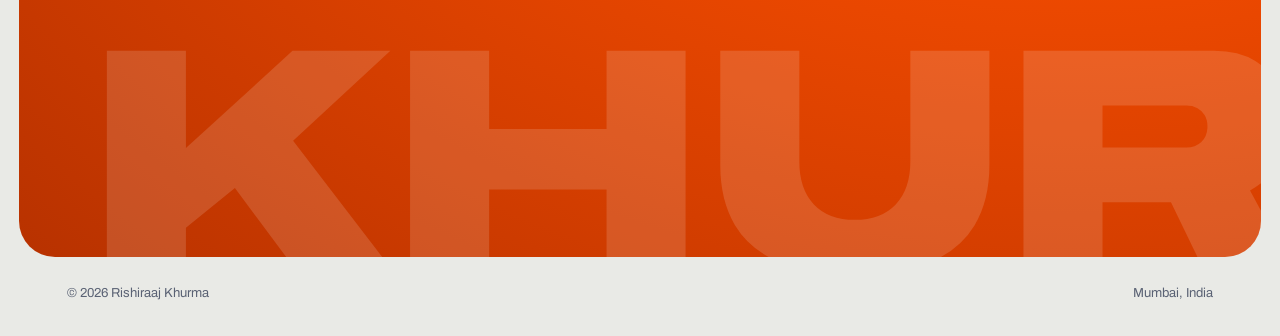
==== commit 717e4977: "Content updates: new figures, cards, flight path and role order - Remove badge and 'open to' lines -" ====
--- a/index.html
+++ b/index.html
@@ -67,7 +67,6 @@
 
       <div class="hero__top">
         <p class="hero__hey">Hey, I'm</p>
-        <p class="hero__status"><span class="dot" aria-hidden="true"></span>Open to product and strategy roles</p>
       </div>
 
       <div class="hero__title">
@@ -76,13 +75,6 @@
           <span class="hero__first">Rishiraaj</span>
           <span class="hero__last">Khurma</span>
         </h1>
-        <a class="badge" href="#about" aria-label="Scroll to about">
-          <svg viewBox="0 0 120 120" aria-hidden="true">
-            <defs><path id="badge-circle" d="M60,60 m-47,0 a47,47 0 1,1 94,0 a47,47 0 1,1 -94,0"/></defs>
-            <text><textPath href="#badge-circle" textLength="292">Portfolio 2026 + IIT Bombay + Aerospace +</textPath></text>
-          </svg>
-          <span class="badge__core"></span>
-        </a>
       </div>
 
       <div class="hero__row">
@@ -110,7 +102,7 @@
           <a class="card card--orange" href="#work" style="--i:-1;--a:1">
             <span class="card__kick">Fellow</span>
             <span class="card__big card__big--word">McKinsey Forward</span>
-            <span class="card__foot">Global program on structured problem solving</span>
+            <span class="card__foot">Plus the Aspire Leaders Program, Harvard Business School</span>
           </a>
           <a class="card card--photo" href="#about" style="--i:0;--a:0">
             <img src="/assets/pfp.png" alt="Rishiraaj Khurma" width="480" height="600"
@@ -120,12 +112,12 @@
           <a class="card card--white" href="#work" style="--i:1;--a:1">
             <span class="card__kick"><span class="dot" aria-hidden="true"></span>Now</span>
             <span class="card__big card__big--word">TestRelic AI</span>
-            <span class="card__foot">Product management consultant</span>
+            <span class="card__foot">Product management consultant. Before: Founder's Office at Tripole Gears, seen on Shark Tank India</span>
           </a>
           <a class="card card--navy" href="#work" style="--i:2;--a:2">
-            <span class="card__kick">IIT Bombay Sports</span>
-            <span class="card__big">40K+</span>
-            <span class="card__foot">Followers across the 20+ pages my media team runs</span>
+            <span class="card__kick">IITB Sports and E-Cell</span>
+            <span class="card__big">50K+</span>
+            <span class="card__foot">Followers across the pages I've managed</span>
           </a>
           <a class="card card--line" href="#honors" style="--i:3;--a:3">
             <span class="card__kick">National taekwondo</span>
@@ -142,9 +134,8 @@
       <ul class="orgs__list">
         <li class="org org--a">TestRelic AI</li>
         <li class="org org--b">McKinsey &amp; Company</li>
-        <li class="org org--c">EY</li>
-        <li class="org org--d">IIT Bombay</li>
         <li class="org org--e">Harvard Business School</li>
+        <li class="org org--d">IITB Sports</li>
         <li class="org org--f">E-Cell</li>
       </ul>
     </section>
@@ -159,10 +150,10 @@
         <p class="about__lead">I'm an Aerospace Engineering student at IIT Bombay with a strong pull toward consulting, product management and strategy. Engineering taught me to break hard problems down to first principles, and I use the same lens on business problems.</p>
         <p>From scaling content campaigns to 900% engagement growth, to coordinating Asia's largest entrepreneurship summit, I've spent the last two years learning what it takes to create impact at scale.</p>
         <dl class="figures">
-          <div><dt>Content reach</dt><dd data-count="300" data-suffix="K+">300K+</dd></div>
-          <div><dt>Event attendees</dt><dd data-count="50" data-suffix="K+">50K+</dd></div>
+          <div><dt>Startups helped pitch to investors</dt><dd data-count="40" data-suffix="+">40+</dd></div>
+          <div><dt>Footfall at events I've handled</dt><dd data-count="1" data-suffix=" lakh+">1 lakh+</dd></div>
+          <div><dt>Followers across pages I've managed</dt><dd data-count="50" data-suffix="K+">50K+</dd></div>
           <div><dt>Engagement growth</dt><dd data-count="900" data-suffix="%">900%</dd></div>
-          <div><dt>Startup pitches led</dt><dd data-count="20" data-suffix="+">20+</dd></div>
         </dl>
       </div>
     </section>
@@ -173,7 +164,7 @@
         <div>
           <p class="kicker">Experience</p>
           <h2 id="work-h" class="h2">Where I've worked and led.</h2>
-          <p class="work__intro">Two years of building in public at IIT Bombay, then into product and strategy roles. The dashed line is what comes next.</p>
+          <p class="work__intro">From campus clubs at IIT Bombay to product and strategy work at an AI startup.</p>
         </div>
         <figure class="flight" aria-label="Career path from 2024 to now, with what comes next">
           <svg class="flight__svg" viewBox="0 0 640 440" role="img" aria-hidden="true">
@@ -215,7 +206,7 @@
             <p class="role__when"><time>Jun 2026</time> to <time>Jul 2026</time><span>Delhi, India</span></p>
             <div class="role__body">
               <h4 class="role__org">Tripole Gears</h4>
-              <p class="role__title">Founder's Office Intern</p>
+              <p class="role__title">Founder's Office (internship)</p>
               <ul>
                 <li>Worked directly with the founders on cross-functional strategy, operations and growth.</li>
                 <li>Drove brand and partnership initiatives across new product lines.</li>
@@ -227,7 +218,7 @@
             <p class="role__when"><time>May 2025</time> to <time>Aug 2025</time><span>New Delhi</span></p>
             <div class="role__body">
               <h4 class="role__org">NextStopIIT</h4>
-              <p class="role__title">Marketing Intern</p>
+              <p class="role__title">Marketing (internship)</p>
               <ul>
                 <li>Designed 12+ short-form campaigns that grew engagement by 900%.</li>
                 <li>Built influencer partnerships across 120K+ student aspirants, driving 30K+ cumulative views.</li>
@@ -249,31 +240,6 @@
                 <li>Lead media, coverage and storytelling for institute-wide sports across every tournament and team.</li>
                 <li>Drive the IITB Sports brand through campaigns, match-day content and athlete features.</li>
                 <li>Run media across 20+ pages with 40K+ followers, directing a team of 35 conveners across 150+ institute events.</li>
-              </ul>
-            </div>
-          </article>
-
-          <article class="role">
-            <p class="role__when"><time>Nov 2025</time> to <time>Feb 2026</time><span>Mumbai</span></p>
-            <div class="role__body">
-              <h4 class="role__org">Placement Office, IIT Bombay</h4>
-              <p class="role__title">Interview Coordinator</p>
-              <ul>
-                <li>Coordinated on-day interviews between candidates and panelists with zero conflicts.</li>
-                <li>Tightened interview logistics and stakeholder communication, improving turnaround time.</li>
-              </ul>
-            </div>
-          </article>
-
-          <article class="role">
-            <p class="role__when"><time>Jan 2025</time> to <time>Jul 2025</time><span>Mumbai</span></p>
-            <div class="role__body">
-              <h4 class="role__org">IITB Rocket Team</h4>
-              <p class="role__title">Junior Business and Design Member</p>
-              <ul>
-                <li>Lifted brand presence by 60% through creative social campaigns.</li>
-                <li>Built sponsor pitch decks and opened outreach to partners like HCL Software.</li>
-                <li>Designed the official mission patch for SA Cup 2025 (about 40K attendees).</li>
               </ul>
             </div>
           </article>
@@ -288,6 +254,31 @@
                 <li>Produced video and social content with a cumulative reach of 300K+ views.</li>
                 <li>Led Eureka! zonals in Mumbai and Bangalore: 20+ startup pitches, plus jury and mentor coordination.</li>
                 <li>Lifted registrations by 67% through PR campaigns and government body partnerships.</li>
+              </ul>
+            </div>
+          </article>
+
+          <article class="role">
+            <p class="role__when"><time>Jan 2025</time> to <time>Jul 2025</time><span>Mumbai</span></p>
+            <div class="role__body">
+              <h4 class="role__org">IITB Rocket Team</h4>
+              <p class="role__title">Junior Business and Design Member</p>
+              <ul>
+                <li>Lifted brand presence by 60% through creative social campaigns.</li>
+                <li>Built sponsor pitch decks and opened outreach to partners like HCL Software.</li>
+                <li>Designed the official mission patch for SA Cup 2025 (about 40K attendees).</li>
+              </ul>
+            </div>
+          </article>
+
+          <article class="role">
+            <p class="role__when"><time>Nov 2025</time> to <time>Feb 2026</time><span>Mumbai</span></p>
+            <div class="role__body">
+              <h4 class="role__org">Placement Office, IIT Bombay</h4>
+              <p class="role__title">Interview Coordinator</p>
+              <ul>
+                <li>Coordinated on-day interviews between candidates and panelists with zero conflicts.</li>
+                <li>Tightened interview logistics and stakeholder communication, improving turnaround time.</li>
               </ul>
             </div>
           </article>
@@ -495,7 +486,7 @@
       <div class="contact__panel">
         <h2 id="contact-h" class="contact__h">Have a problem worth solving?</h2>
         <div class="contact__row">
-          <p class="contact__p">I'm open to conversations about consulting, product and strategy: internships, case competitions, or just a chat.</p>
+          <p class="contact__p">Let's talk about consulting, product and strategy: internships, case competitions, or just a chat.</p>
           <div class="contact__actions">
             <div class="contact__mail">
               <a href="mailto:rishiraajkhurma@gmail.com" class="contact__email">rishiraajkhurma@gmail.com</a>
--- a/assets/styles.css
+++ b/assets/styles.css
@@ -42,7 +42,6 @@
 :root[data-theme="dark"] .org { color: #6E778A; }
 :root[data-theme="dark"] .org:hover { color: var(--ink); }
 :root[data-theme="dark"] .card { box-shadow: 0 30px 40px -24px rgba(0, 0, 0, .7); }
-:root[data-theme="dark"] .badge { box-shadow: 0 10px 30px -12px rgba(0, 0, 0, .7); }
 .theme-anim, .theme-anim *, .theme-anim *::before, .theme-anim *::after {
   transition: background-color .45s ease, color .45s ease, border-color .45s ease, fill .45s ease, stroke .45s ease !important;
 }
@@ -226,31 +225,11 @@
 .js .hero__block { transform: scaleY(0); animation: rise 1s var(--ease) .1s forwards; }
 .js .hero__first { font-variation-settings: "wdth" 62; opacity: 0; animation: throttle 1.25s var(--ease) .35s forwards; }
 .js .hero__last { opacity: 0; transform: translateX(6%); font-variation-settings: "wdth" 62; animation: slideIn 1.25s var(--ease) .55s forwards; }
-.js .hero__hey, .js .hero__status, .js .hero__row, .js .badge { opacity: 0; animation: fade .9s var(--ease) 1s forwards; }
+.js .hero__hey, .js .hero__status, .js .hero__row { opacity: 0; animation: fade .9s var(--ease) 1s forwards; }
 @keyframes rise { to { transform: scaleY(1); } }
 @keyframes throttle { 0% { font-variation-settings: "wdth" 62; opacity: 0; } 25% { opacity: 1; } 100% { font-variation-settings: "wdth" 125; opacity: 1; } }
 @keyframes slideIn { 0% { opacity: 0; transform: translateX(6%); font-variation-settings: "wdth" 62; } 30% { opacity: 1; } 100% { opacity: 1; transform: none; font-variation-settings: "wdth" 125; } }
 @keyframes fade { from { opacity: 0; transform: translateY(8px); } to { opacity: 1; transform: none; } }
-
-/* rotating badge */
-.badge {
-  position: absolute; z-index: 5;
-  left: 17%; bottom: 0;
-  width: clamp(92px, 9vw, 128px); aspect-ratio: 1;
-  display: grid; place-items: center;
-  text-decoration: none;
-  border-radius: 50%;
-  background: var(--paper-2);
-  box-shadow: 0 10px 30px -12px rgba(15, 23, 41, .35);
-}
-.badge svg { position: absolute; inset: 0; width: 100%; height: 100%; animation: spin 18s linear infinite; }
-.badge text { font-size: 10.5px; font-weight: 700; letter-spacing: .06em; fill: var(--ink); font-variation-settings: "wdth" 112; text-transform: uppercase; }
-.badge__core {
-  width: 30%; aspect-ratio: 1; border-radius: 50%; background: var(--orange);
-  transition: transform .4s var(--spring);
-}
-.badge:hover .badge__core { transform: scale(1.35); }
-@keyframes spin { to { transform: rotate(360deg); } }
 
 .hero__row {
   display: flex; justify-content: space-between; align-items: center; gap: 20px 32px; flex-wrap: wrap;
@@ -286,6 +265,8 @@
 .card {
   --lift: 0px;
   --z: 0px;
+  --tilt: 1;
+  --scale: 1;
   position: absolute;
   left: 50%;
   bottom: calc(var(--ch) * -0.08);
@@ -309,12 +290,32 @@
     translateX(calc(var(--i) * var(--cw) * var(--gap)))
     translateY(calc(var(--a) * var(--a) * var(--drop) - var(--lift)))
     translateZ(calc(var(--a) * -30px + var(--z)))
-    rotate(calc(var(--i) * var(--step)))
-    rotateY(calc(var(--i) * -3deg));
+    rotate(calc(var(--i) * var(--step) * var(--tilt)))
+    rotateY(calc(var(--i) * -3deg * var(--tilt)))
+    scale(var(--scale));
 }
 .deck.is-settled .card { transition: transform .55s var(--spring), box-shadow .4s; }
+.deck.is-settled .card { animation: bob 5s ease-in-out calc(var(--i) * .45s) infinite alternate; }
+@keyframes bob { from { translate: 0 0; } to { translate: 0 -7px; } }
 .deck.is-settled .card:hover,
-.deck.is-settled .card:focus-visible { --lift: 46px; --z: 90px; box-shadow: 0 50px 60px -28px rgba(15, 23, 41, .55); }
+.deck.is-settled .card:focus-visible,
+.deck.is-settled .card.is-active {
+  --lift: 58px; --z: 140px; --tilt: 0; --scale: 1.07;
+  box-shadow: 0 60px 70px -30px rgba(15, 23, 41, .6);
+  animation-play-state: paused;
+}
+.card__foot { transition: opacity .35s var(--ease), transform .45s var(--ease); }
+.card:hover .card__foot, .card:focus-visible .card__foot, .card.is-active .card__foot { opacity: 1; transform: translateY(-2px); }
+.card:hover::after, .card.is-active::after { background: linear-gradient(calc(115deg + var(--sheen, 0deg)), rgba(255,255,255,.4) 0%, rgba(255,255,255,0) 50%); }
+.card--ink:hover, .card--ink.is-active { background: #16213A; }
+.card--paper:hover, .card--paper.is-active { outline: 2px solid var(--orange); outline-offset: -2px; }
+.card--white:hover .card__big, .card--white.is-active .card__big { color: var(--orange); }
+.card--navy:hover .card__big, .card--navy.is-active .card__big { color: var(--orange-2); }
+.card--line:hover, .card--line.is-active { background: var(--orange); border-color: var(--orange); }
+.card--line:hover .card__big, .card--line.is-active .card__big { color: #fff; }
+.card--line:hover, .card--line.is-active { color: #fff; }
+.card--orange:hover, .card--orange.is-active { filter: saturate(1.15) brightness(1.05); }
+.card--photo.is-active img { filter: grayscale(0); }
 .card:focus-visible { outline-offset: 4px; }
 
 /* sheen that follows the tilt */
@@ -375,8 +376,6 @@
   .card__kick { font-size: 11.5px; }
   .hero__row { position: static; width: auto; margin-top: 22px; }
   .hero__last { -webkit-text-stroke-width: 1.5px; }
-  .badge { left: auto; right: 0; bottom: auto; top: -84px; width: 66px; }
-  .badge text { font-size: 12px; }
   .hero { min-height: 0; padding-bottom: 0; }
   .deck { flex: none; height: calc(var(--ch) * 1.02); margin-top: 72px; }
   .hero__top { flex-direction: column; align-items: flex-start; gap: 6px; }
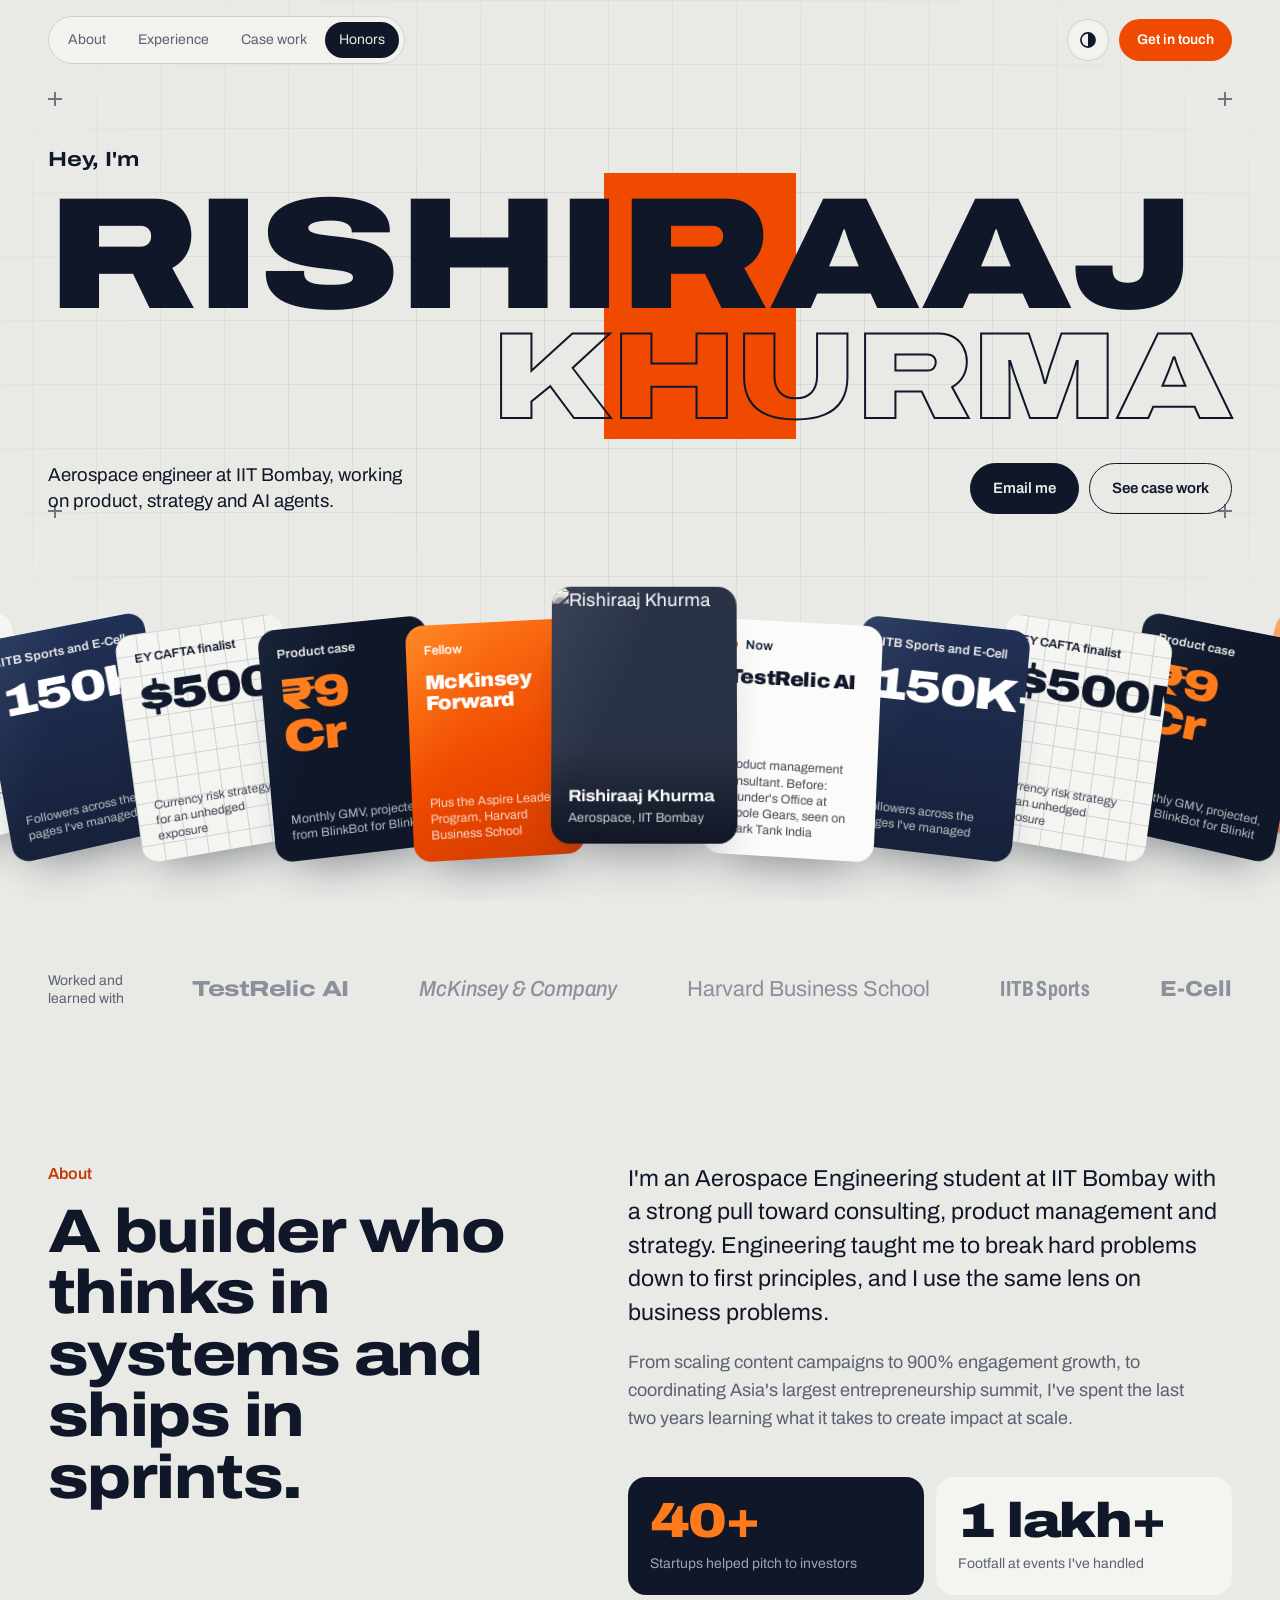
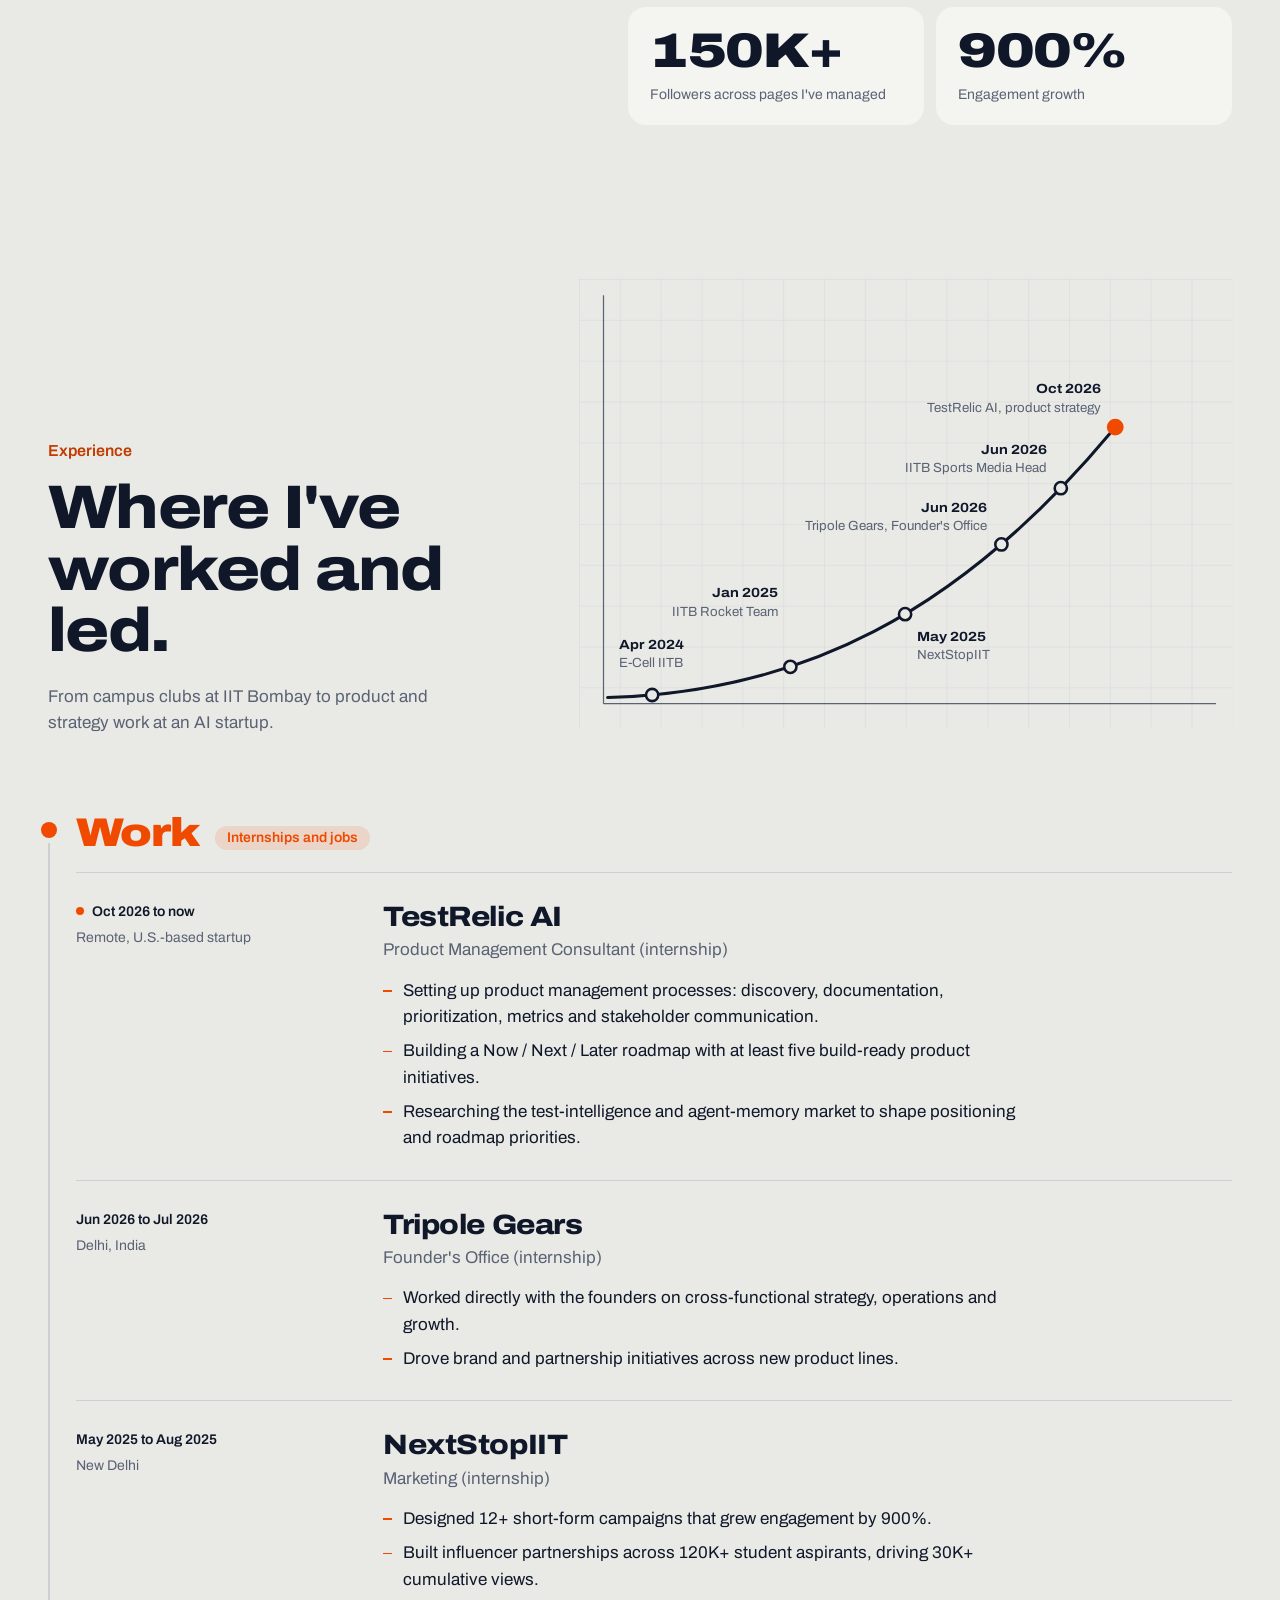
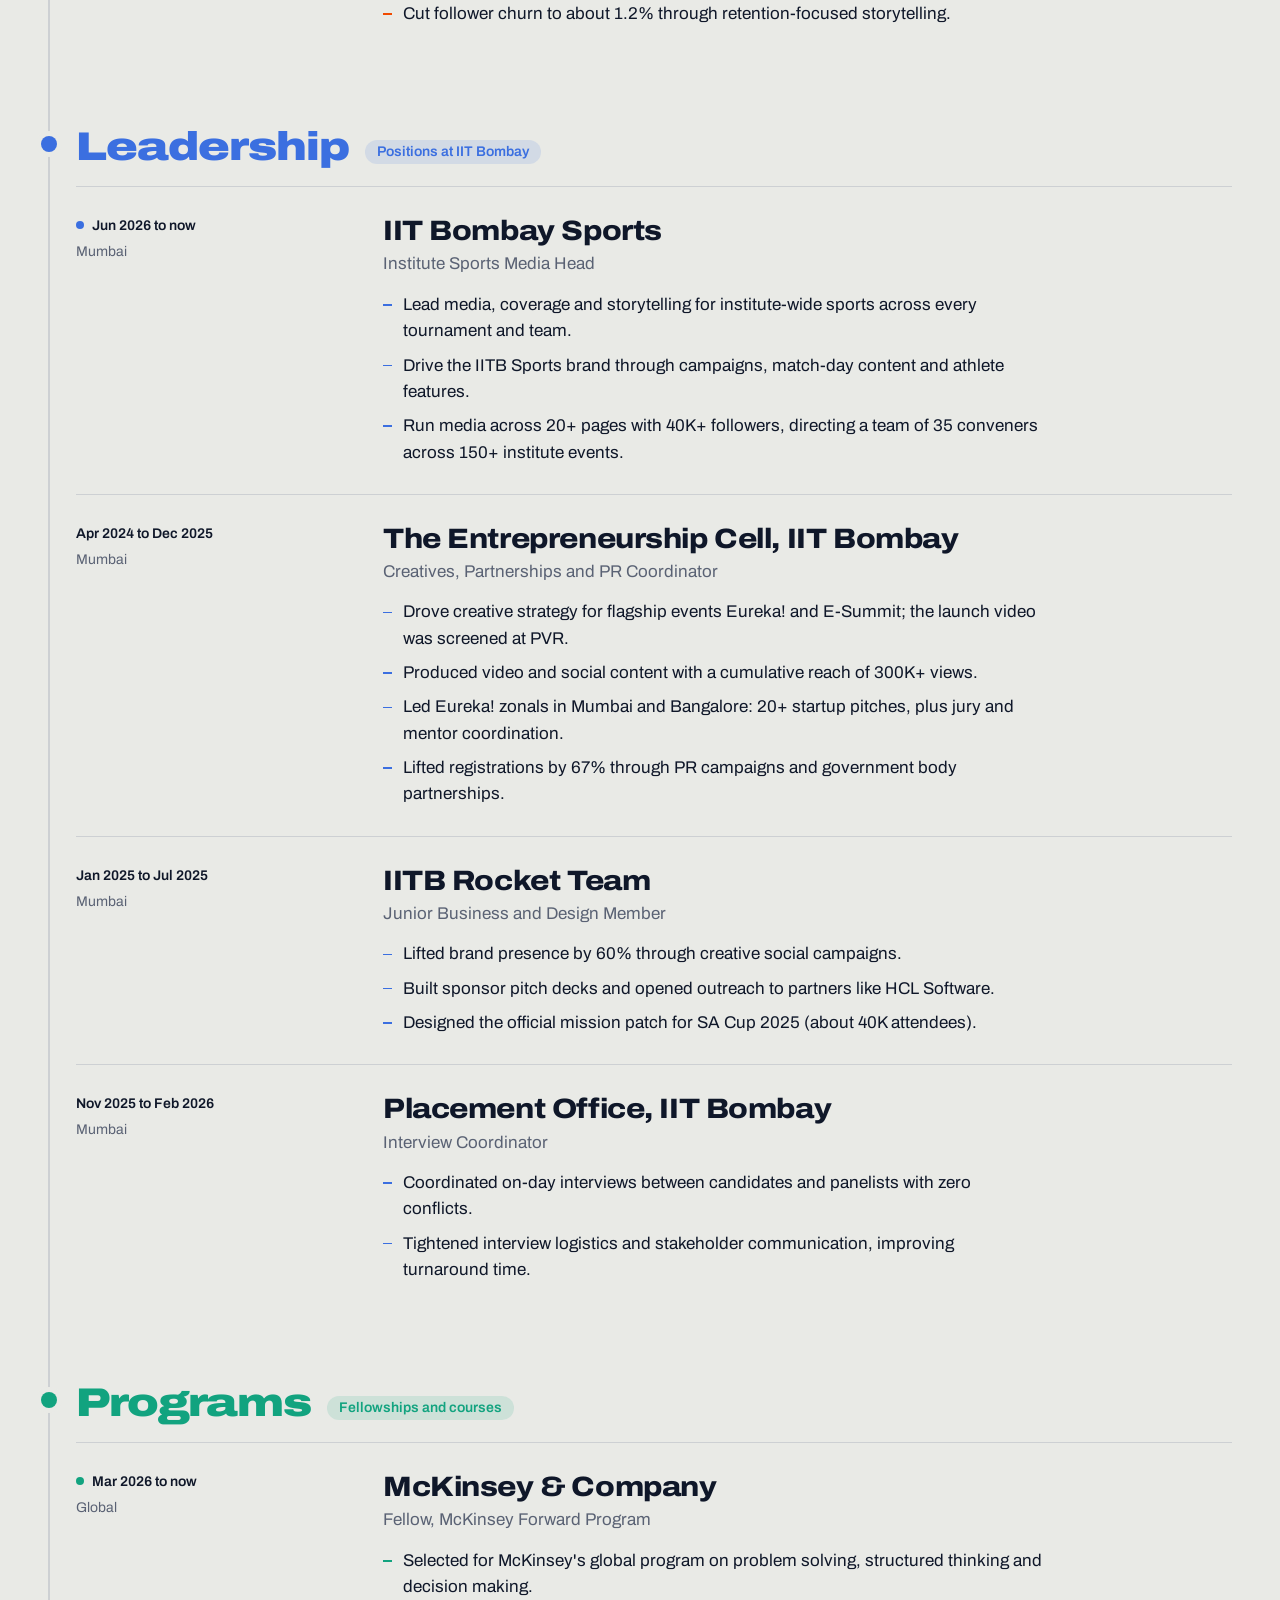
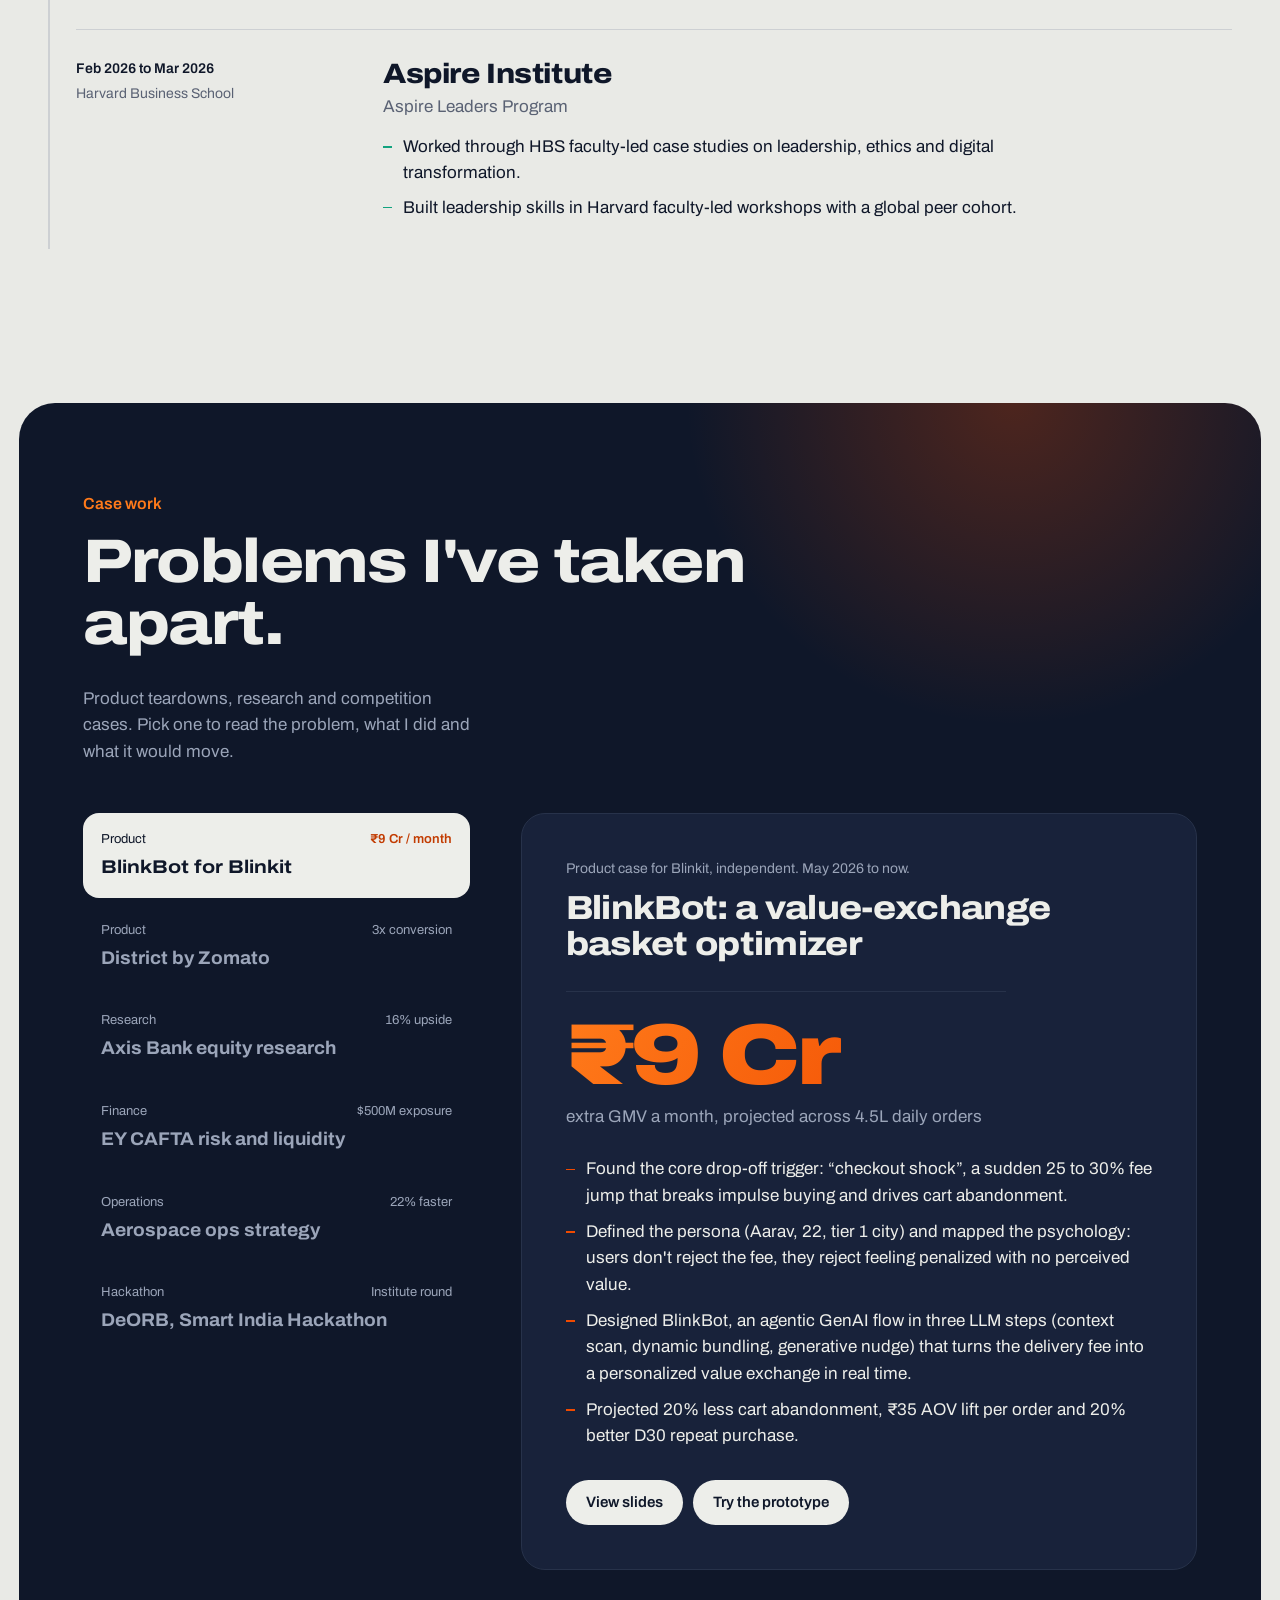
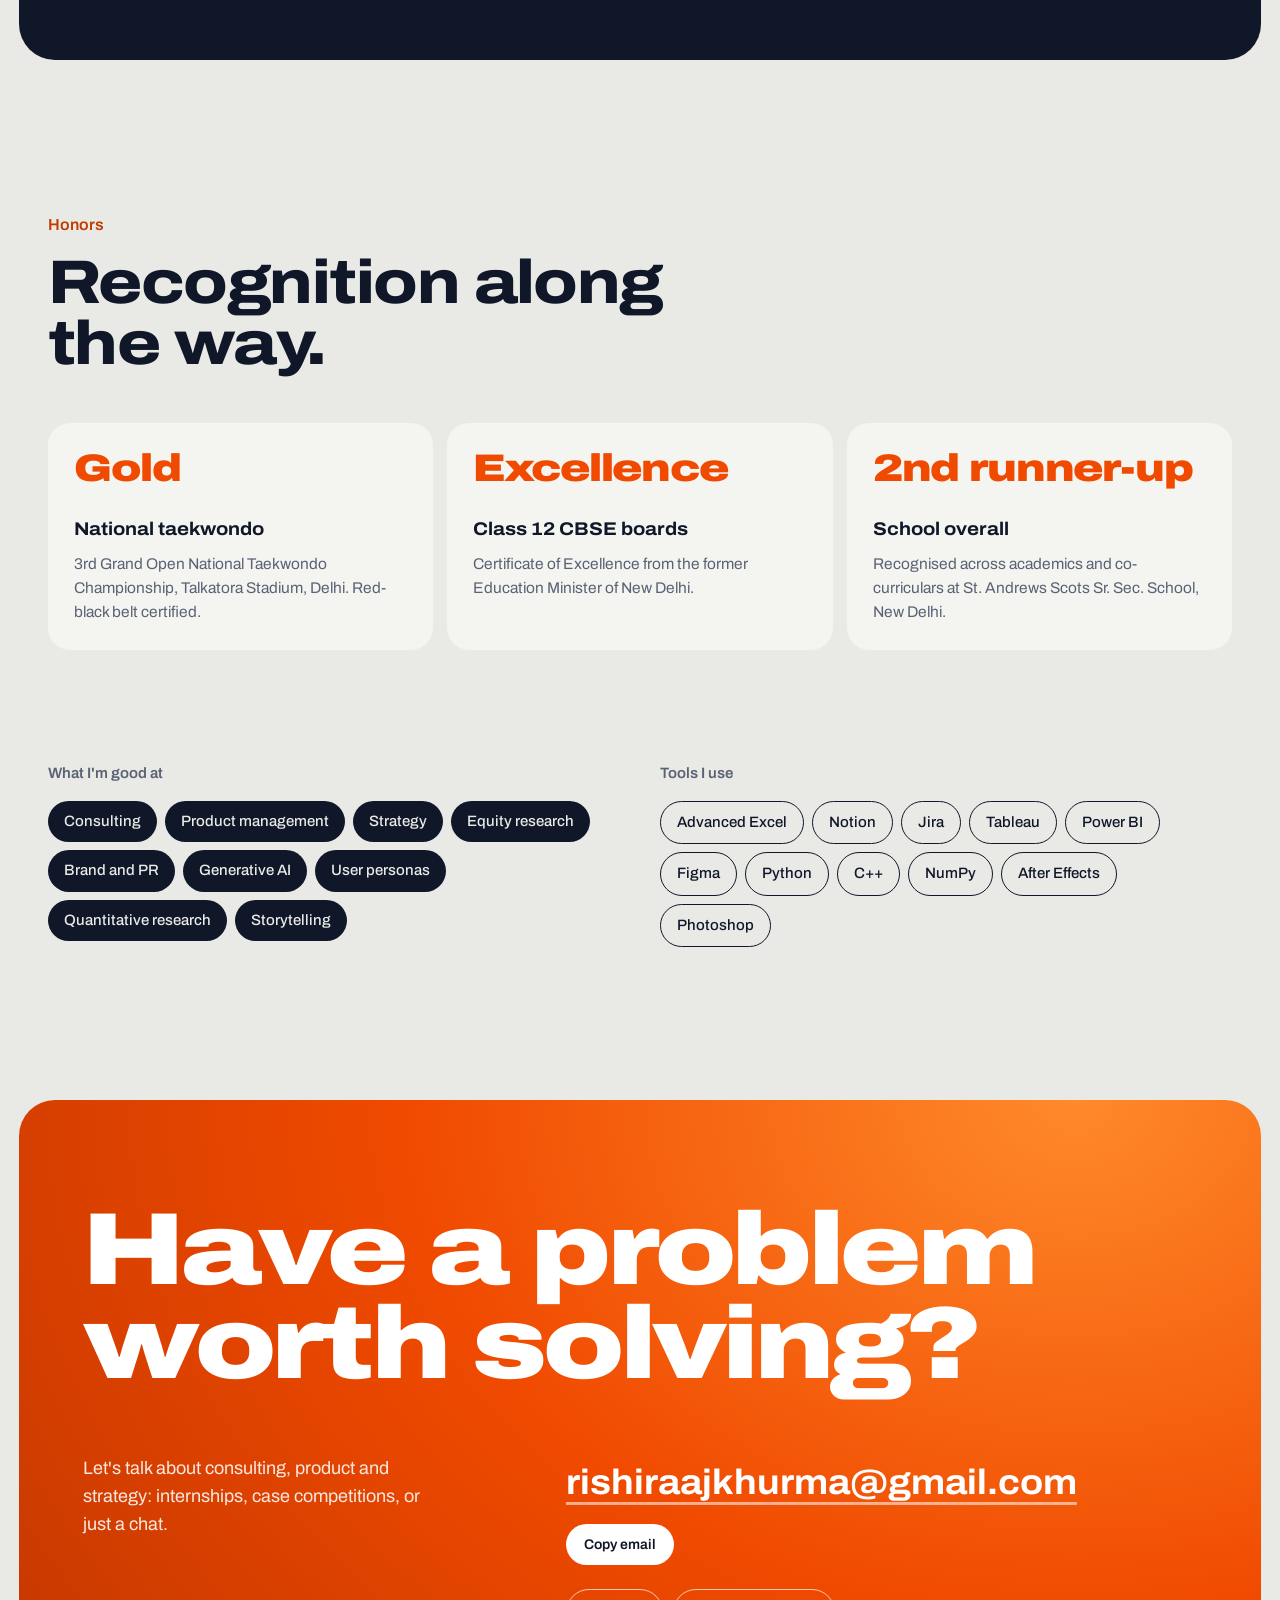
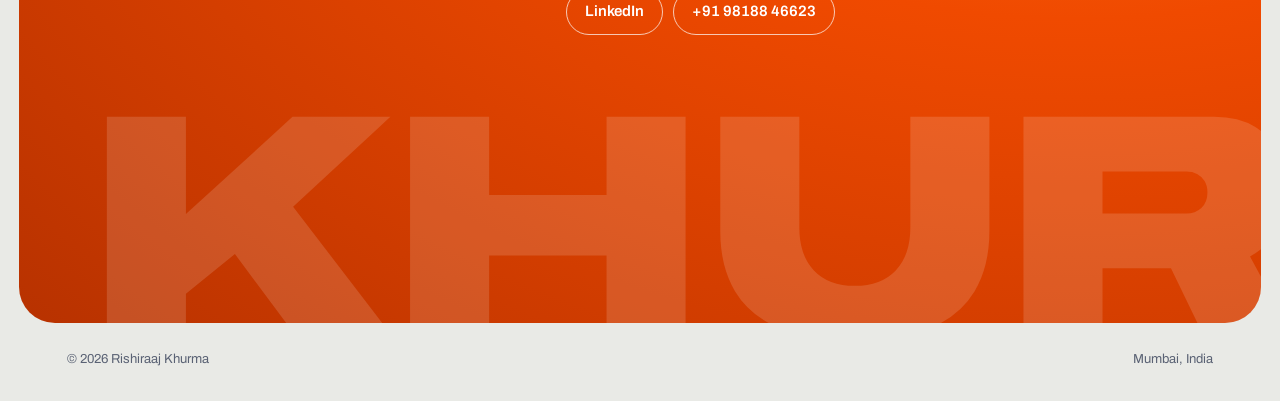
==== commit 3d010519: "Moving card belt, hero grid, distinct experience groups, new favicon - Hero cards drift left to righ" ====
--- a/index.html
+++ b/index.html
@@ -34,7 +34,6 @@
 
   <header class="bar">
     <div class="bar__inner">
-      <a class="bar__name" href="#top" aria-label="Rishiraaj Khurma, back to top">RK</a>
       <nav aria-label="Sections">
         <ul class="bar__nav">
           <li><a href="#about">About</a></li>
@@ -116,13 +115,8 @@
           </a>
           <a class="card card--navy" href="#work" style="--i:2;--a:2">
             <span class="card__kick">IITB Sports and E-Cell</span>
-            <span class="card__big">50K+</span>
+            <span class="card__big">150K+</span>
             <span class="card__foot">Followers across the pages I've managed</span>
-          </a>
-          <a class="card card--line" href="#honors" style="--i:3;--a:3">
-            <span class="card__kick">National taekwondo</span>
-            <span class="card__big">Gold</span>
-            <span class="card__foot">Red-black belt, Talkatora Stadium, Delhi</span>
           </a>
         </div>
       </div>
@@ -152,7 +146,7 @@
         <dl class="figures">
           <div><dt>Startups helped pitch to investors</dt><dd data-count="40" data-suffix="+">40+</dd></div>
           <div><dt>Footfall at events I've handled</dt><dd data-count="1" data-suffix=" lakh+">1 lakh+</dd></div>
-          <div><dt>Followers across pages I've managed</dt><dd data-count="50" data-suffix="K+">50K+</dd></div>
+          <div><dt>Followers across pages I've managed</dt><dd data-count="150" data-suffix="K+">150K+</dd></div>
           <div><dt>Engagement growth</dt><dd data-count="900" data-suffix="%">900%</dd></div>
         </dl>
       </div>
@@ -186,8 +180,8 @@
       <div class="work__groups">
         <div class="track" aria-hidden="true"><span class="track__fill"></span></div>
 
-        <div class="group">
-          <h3 class="group__title">Work</h3>
+        <div class="group group--work">
+          <h3 class="group__title">Work<span>Internships and jobs</span></h3>
 
           <article class="role role--current">
             <p class="role__when"><time>Oct 2026</time> to now<span>Remote, U.S.-based startup</span></p>
@@ -228,8 +222,8 @@
           </article>
         </div>
 
-        <div class="group">
-          <h3 class="group__title">Leadership at IIT Bombay</h3>
+        <div class="group group--lead">
+          <h3 class="group__title">Leadership<span>Positions at IIT Bombay</span></h3>
 
           <article class="role role--current">
             <p class="role__when"><time>Jun 2026</time> to now<span>Mumbai</span></p>
@@ -284,8 +278,8 @@
           </article>
         </div>
 
-        <div class="group">
-          <h3 class="group__title">Programs</h3>
+        <div class="group group--prog">
+          <h3 class="group__title">Programs<span>Fellowships and courses</span></h3>
 
           <article class="role role--current">
             <p class="role__when"><time>Mar 2026</time> to now<span>Global</span></p>
--- a/assets/styles.css
+++ b/assets/styles.css
@@ -117,7 +117,7 @@
 .bar__inner {
   max-width: var(--max); margin: 0 auto;
   padding: 16px var(--gutter);
-  display: grid; grid-template-columns: 1fr auto 1fr; align-items: center; gap: 16px;
+  display: flex; justify-content: space-between; align-items: center; gap: 16px;
 }
 .bar__name { font-weight: 900; font-variation-settings: "wdth" 125; text-decoration: none; font-size: 20px; letter-spacing: -0.02em; justify-self: start; }
 .bar__nav {
@@ -156,8 +156,8 @@
 .bar__progress span { display: block; height: 100%; background: var(--orange); transform-origin: 0 50%; transform: scaleX(0); }
 
 @media (max-width: 760px) {
-  .bar__inner { grid-template-columns: 1fr auto; }
   .bar nav { display: none; }
+  .bar__inner { justify-content: flex-end; }
 }
 
 /* ================= Hero ================= */
@@ -172,6 +172,18 @@
 }
 .hero > *:not(.deck):not(.mark) { width: 100%; max-width: var(--max); margin-left: auto; margin-right: auto; }
 
+/* light grid, fading out toward the edges */
+.hero::before {
+  content: ""; position: absolute; inset: 0; z-index: -2; pointer-events: none;
+  background-image:
+    linear-gradient(color-mix(in srgb, var(--ink) 7%, transparent) 1px, transparent 1px),
+    linear-gradient(90deg, color-mix(in srgb, var(--ink) 7%, transparent) 1px, transparent 1px);
+  background-size: 64px 64px;
+  background-position: center top;
+  -webkit-mask-image: radial-gradient(ellipse 80% 70% at 50% 40%, #000 30%, transparent 80%);
+  mask-image: radial-gradient(ellipse 80% 70% at 50% 40%, #000 30%, transparent 80%);
+}
+
 /* registration marks, like a drawing sheet */
 .mark { position: absolute; width: 14px; height: 14px; opacity: .55; }
 .mark::before, .mark::after { content: ""; position: absolute; background: var(--ink); }
@@ -245,15 +257,15 @@
 
 /* ================= 3D card deck ================= */
 .deck {
-  --cw: clamp(150px, 15.5vw, 228px);
+  --cw: clamp(140px, min(13.5vw, 25vh), 206px);
   --ch: calc(var(--cw) * 1.38);
-  --step: 5.5deg;
+  --step: 3deg;
   --gap: .84;
-  --drop: 11px;
+  --drop: 0px;
   position: relative;
   flex: 1;
-  min-height: calc(var(--ch) * .92);
-  margin-top: clamp(16px, 2.5vw, 36px);
+  min-height: calc(var(--ch) + 96px);
+  margin-top: 0;
   perspective: 1600px;
   perspective-origin: 50% 0%;
 }
@@ -269,7 +281,7 @@
   --scale: 1;
   position: absolute;
   left: 50%;
-  bottom: calc(var(--ch) * -0.08);
+  bottom: 40px;
   width: var(--cw);
   height: var(--ch);
   margin-left: calc(var(--cw) / -2);
@@ -295,11 +307,13 @@
     scale(var(--scale));
 }
 .deck.is-settled .card { transition: transform .55s var(--spring), box-shadow .4s; }
+.deck.is-belt .card { transition: box-shadow .4s, background .3s, filter .3s, outline-color .3s; }
+.deck.is-belt .card.no-show { visibility: hidden; }
 .deck.is-settled .card { animation: bob 5s ease-in-out calc(var(--i) * .45s) infinite alternate; }
 @keyframes bob { from { translate: 0 0; } to { translate: 0 -7px; } }
-.deck.is-settled .card:hover,
-.deck.is-settled .card:focus-visible,
-.deck.is-settled .card.is-active {
+.deck.is-settled:not(.is-belt) .card:hover,
+.deck.is-settled:not(.is-belt) .card:focus-visible,
+.deck.is-settled:not(.is-belt) .card.is-active {
   --lift: 58px; --z: 140px; --tilt: 0; --scale: 1.07;
   box-shadow: 0 60px 70px -30px rgba(15, 23, 41, .6);
   animation-play-state: paused;
@@ -311,9 +325,6 @@
 .card--paper:hover, .card--paper.is-active { outline: 2px solid var(--orange); outline-offset: -2px; }
 .card--white:hover .card__big, .card--white.is-active .card__big { color: var(--orange); }
 .card--navy:hover .card__big, .card--navy.is-active .card__big { color: var(--orange-2); }
-.card--line:hover, .card--line.is-active { background: var(--orange); border-color: var(--orange); }
-.card--line:hover .card__big, .card--line.is-active .card__big { color: #fff; }
-.card--line:hover, .card--line.is-active { color: #fff; }
 .card--orange:hover, .card--orange.is-active { filter: saturate(1.15) brightness(1.05); }
 .card--photo.is-active img { filter: grayscale(0); }
 .card:focus-visible { outline-offset: 4px; }
@@ -350,8 +361,6 @@
 .card--white { background: #FBFBF9; color: #0F1729; }
 .card--navy { background: linear-gradient(180deg, #213055, var(--navy)); color: var(--panel-ink); }
 .card--navy .card__big { color: #fff; }
-.card--line { background: var(--paper); color: var(--ink); border: 2px solid var(--ink); }
-.card--line .card__big { color: var(--orange); }
 
 .card--photo { padding: 0; background: #2A3245; color: #fff; }
 .card--photo img {
@@ -370,14 +379,13 @@
 .card--photo .card__foot small { display: block; font-size: 12px; font-weight: 400; opacity: .8; margin-top: 2px; font-variation-settings: "wdth" 100; }
 
 @media (max-width: 760px) {
-  .deck { --cw: 138px; --step: 7deg; --gap: .74; --drop: 9px; }
-  .card[style*="--a:3"] { display: none; }
+  .deck { --cw: 138px; --step: 4deg; --gap: .78; --drop: 0px; }
   .card__foot { font-size: 11px; }
   .card__kick { font-size: 11.5px; }
   .hero__row { position: static; width: auto; margin-top: 22px; }
   .hero__last { -webkit-text-stroke-width: 1.5px; }
   .hero { min-height: 0; padding-bottom: 0; }
-  .deck { flex: none; height: calc(var(--ch) * 1.02); margin-top: 72px; }
+  .deck { flex: none; height: calc(var(--ch) + 96px); margin-top: 40px; }
   .hero__top { flex-direction: column; align-items: flex-start; gap: 6px; }
   .hero__status { text-align: left; }
   .hero__first { font-size: calc((100vw - 2 * var(--gutter)) / 7.45); }
@@ -461,19 +469,42 @@
 
 @media (max-width: 860px) {
   .work__head { grid-template-columns: 1fr; }
-  .flight__when, .flight__what { font-size: 19px; }
+  .flight__when, .flight__what { font-size: 16px; }
 }
 
 .work__groups { position: relative; margin-top: clamp(48px, 6vw, 80px); padding-left: 28px; }
 .track { position: absolute; left: 0; top: 6px; bottom: 0; width: 2px; background: var(--rule); }
 .track__fill { position: absolute; inset: 0; background: var(--orange); transform-origin: 50% 0; transform: scaleY(0); }
 .group + .group { margin-top: 72px; }
-.group__title { font-size: 15px; font-weight: 600; color: var(--muted); padding-bottom: 14px; position: relative; }
+.group { --gc: var(--orange); }
+.group--lead { --gc: #3B6FE0; }
+.group--prog { --gc: #12A37F; }
+:root[data-theme="dark"] .group--lead { --gc: #7DA2FF; }
+:root[data-theme="dark"] .group--prog { --gc: #3DD6A6; }
+.group__title {
+  position: relative;
+  display: flex; align-items: baseline; flex-wrap: wrap; gap: 6px 16px;
+  padding: 0 0 18px;
+  font-size: clamp(1.7rem, 3.2vw, 2.5rem);
+  font-weight: 900; font-variation-settings: "wdth" 122;
+  letter-spacing: -0.025em; line-height: 1;
+  color: var(--gc);
+}
+.group__title span {
+  font-size: 14px; font-weight: 600; letter-spacing: 0;
+  font-variation-settings: "wdth" 100;
+  color: var(--gc);
+  padding: 5px 12px; border-radius: 999px;
+  background: color-mix(in srgb, var(--gc) 13%, transparent);
+  transform: translateY(-4px);
+}
 .group__title::before {
-  content: ""; position: absolute; left: -33px; top: 6px;
-  width: 12px; height: 12px; border-radius: 50%;
-  background: var(--paper); border: 2px solid var(--ink);
-}
+  content: ""; position: absolute; left: -35px; top: .22em;
+  width: 16px; height: 16px; border-radius: 50%;
+  background: var(--gc); box-shadow: 0 0 0 5px var(--paper);
+}
+.group .role--current .role__when time:first-child::before { background: var(--gc); }
+.group .role li::before { background: var(--gc); }
 .role {
   display: grid; grid-template-columns: minmax(0, 3fr) minmax(0, 9fr); gap: 24px;
   padding: 28px 0; border-top: 1px solid var(--rule);
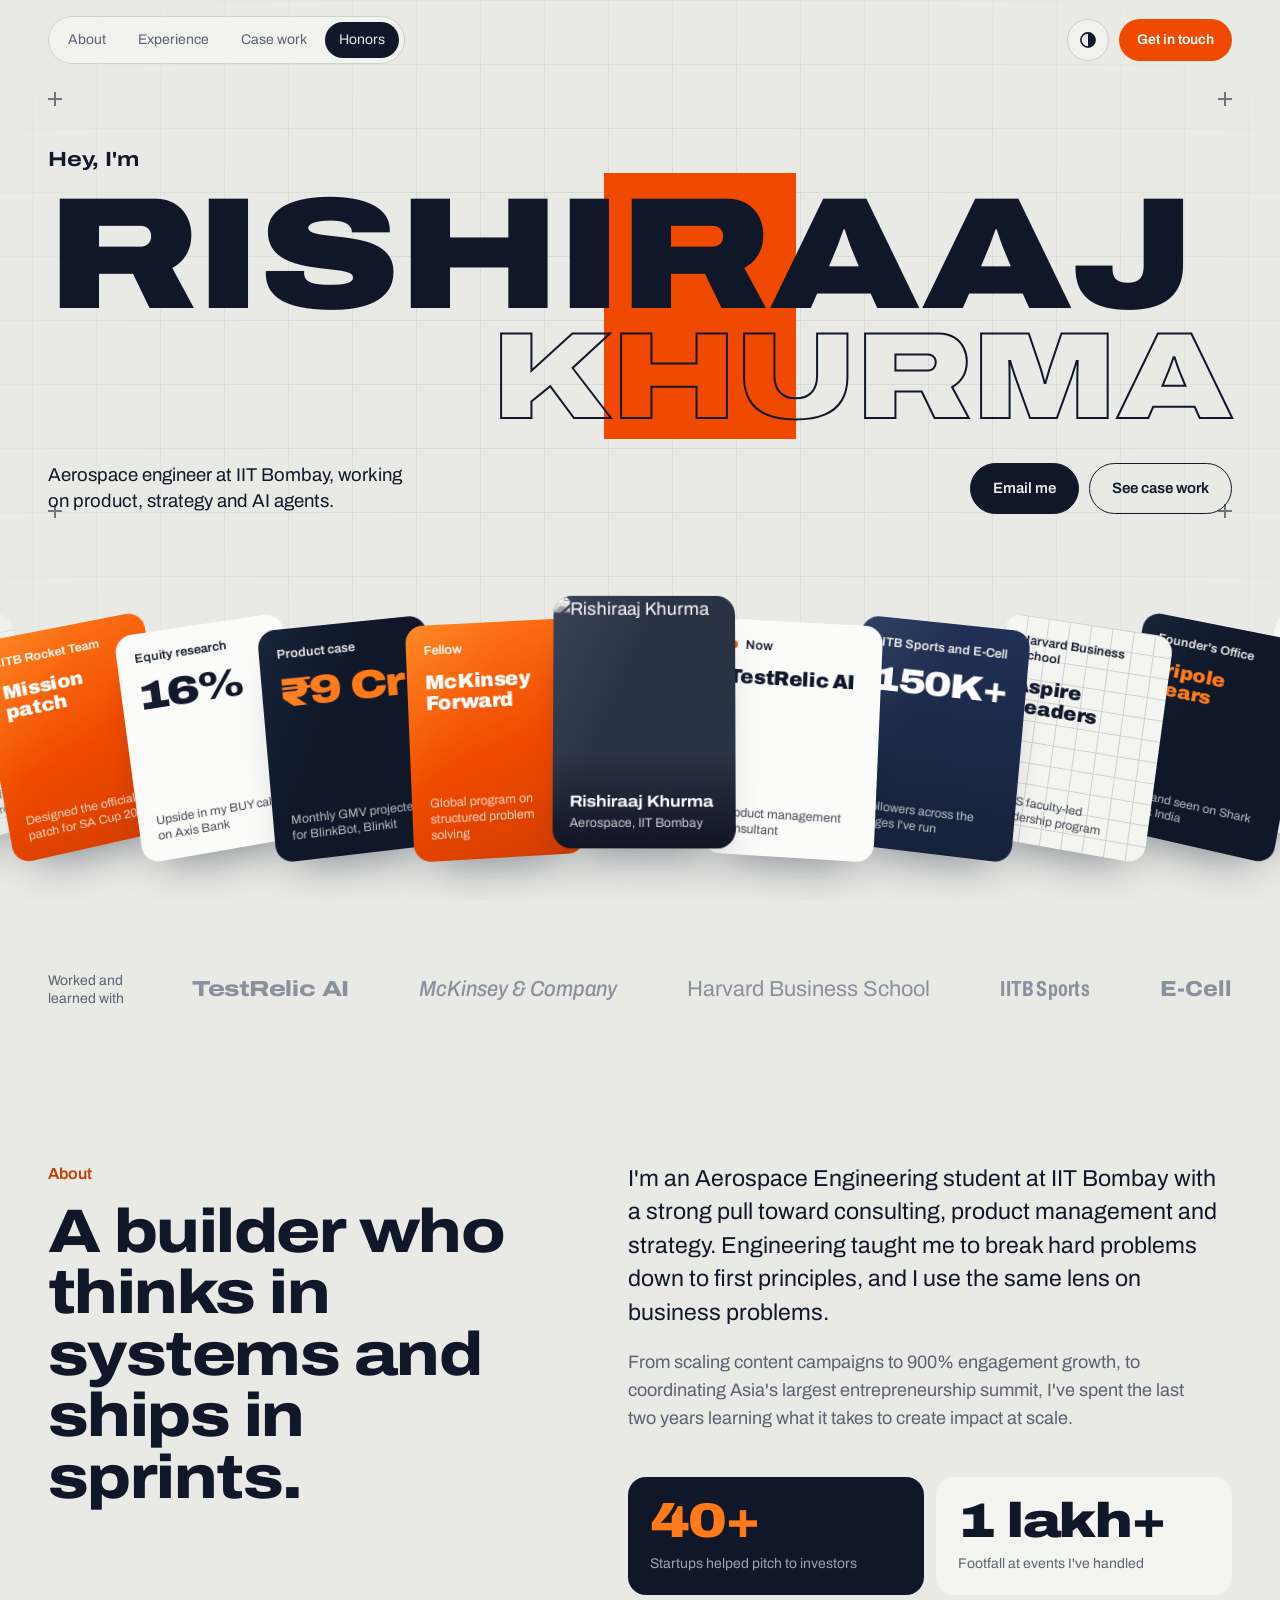
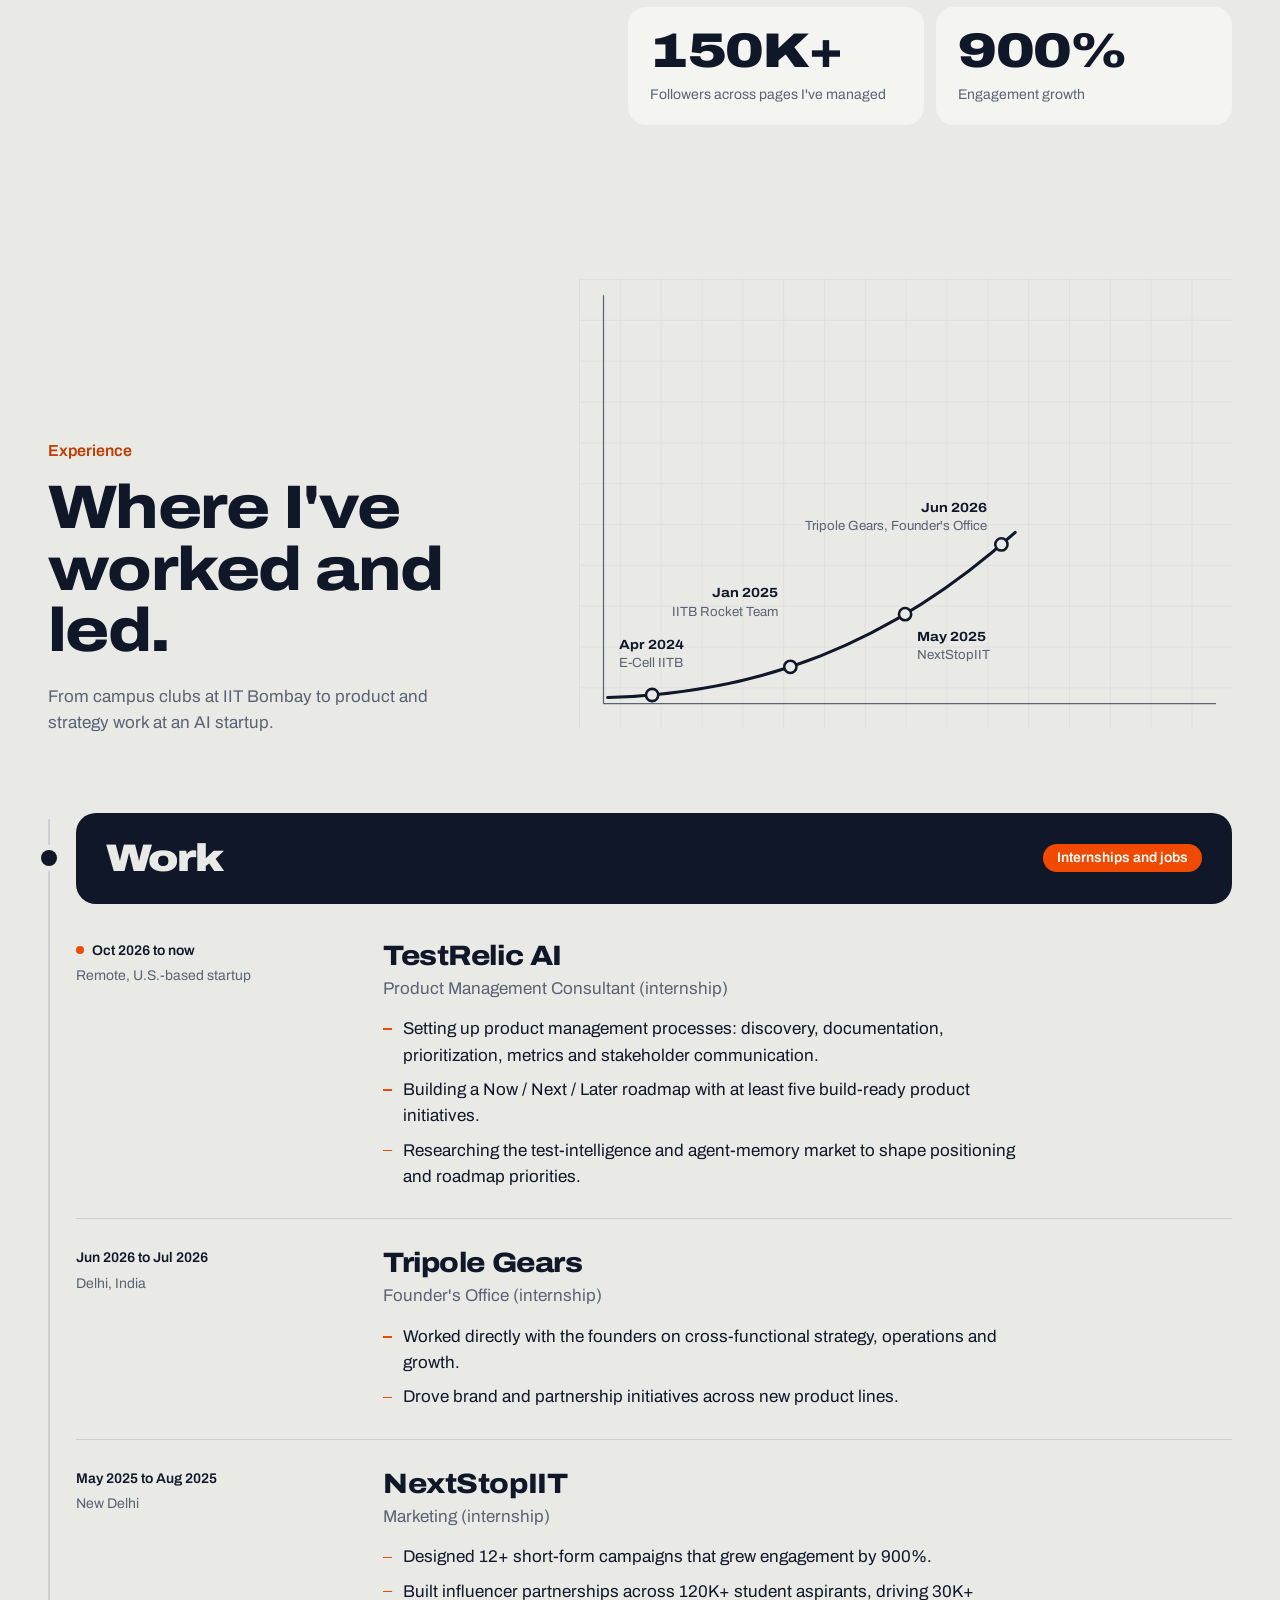
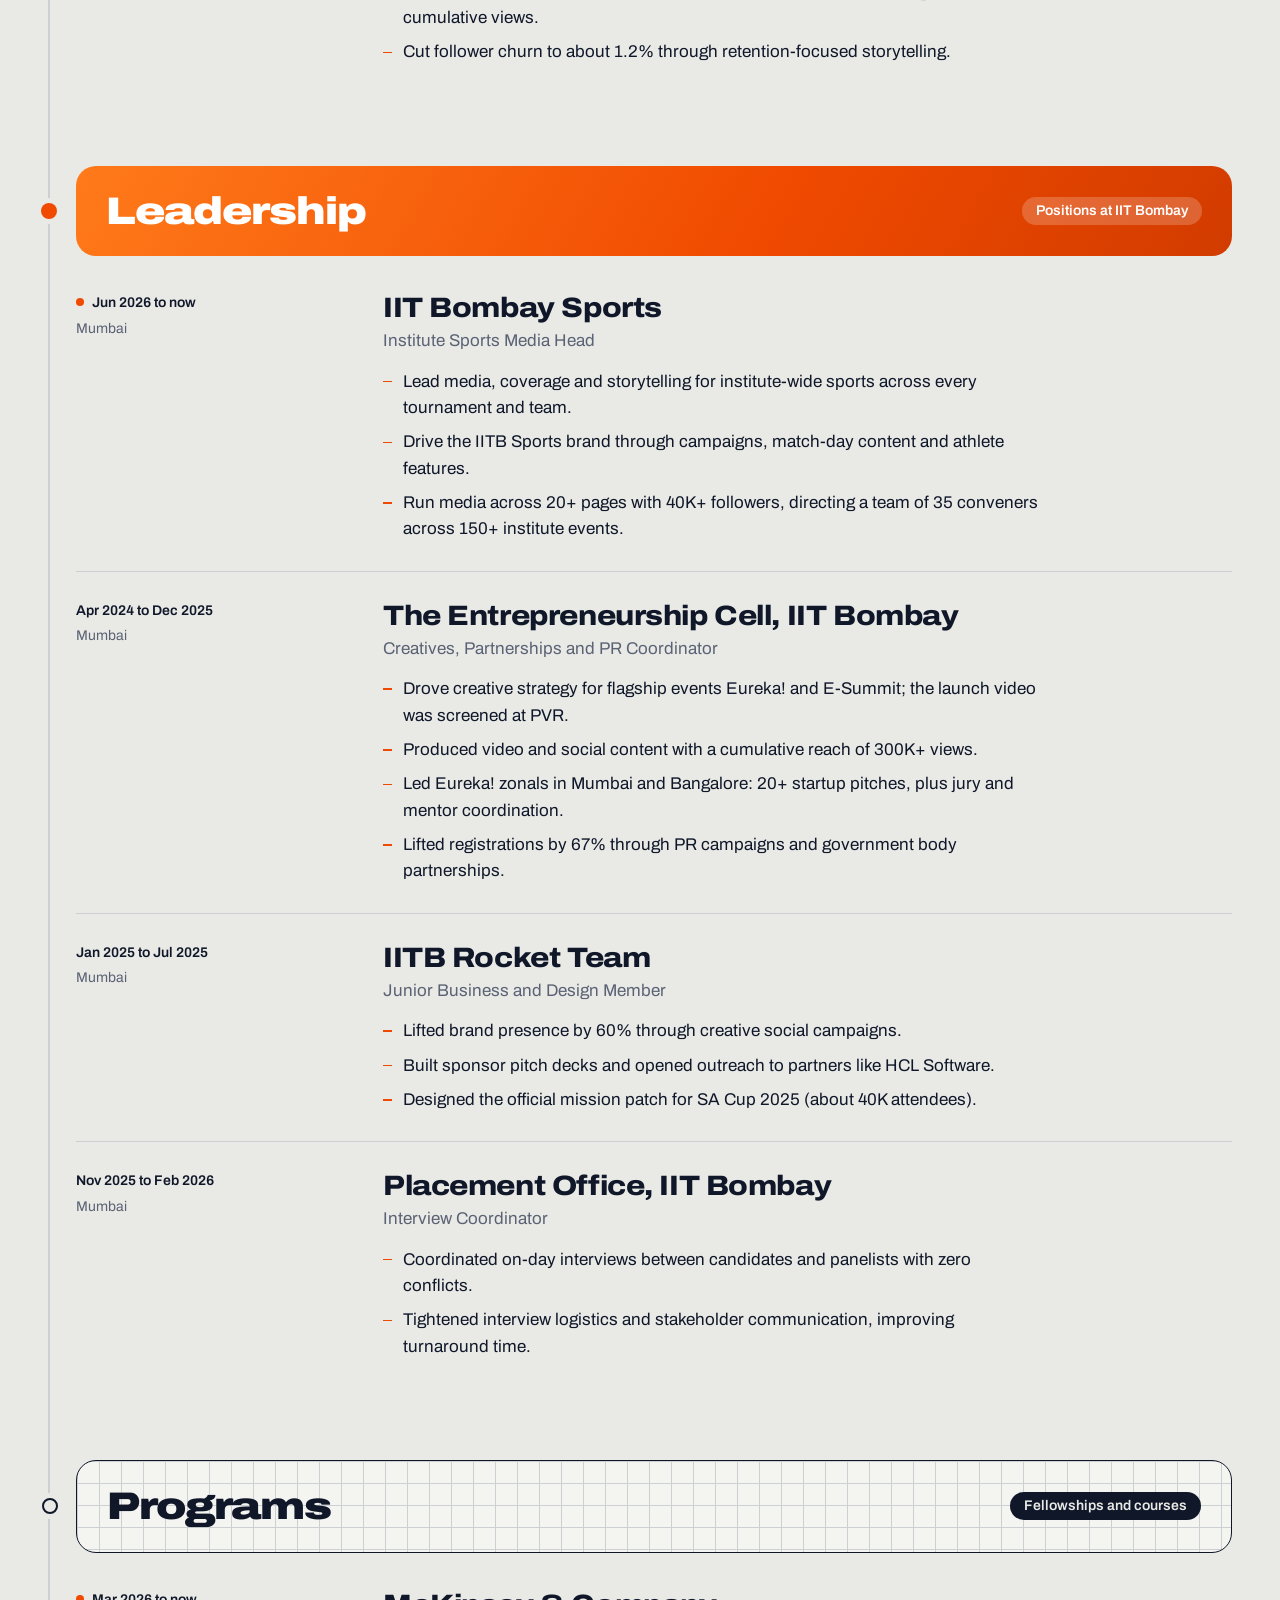
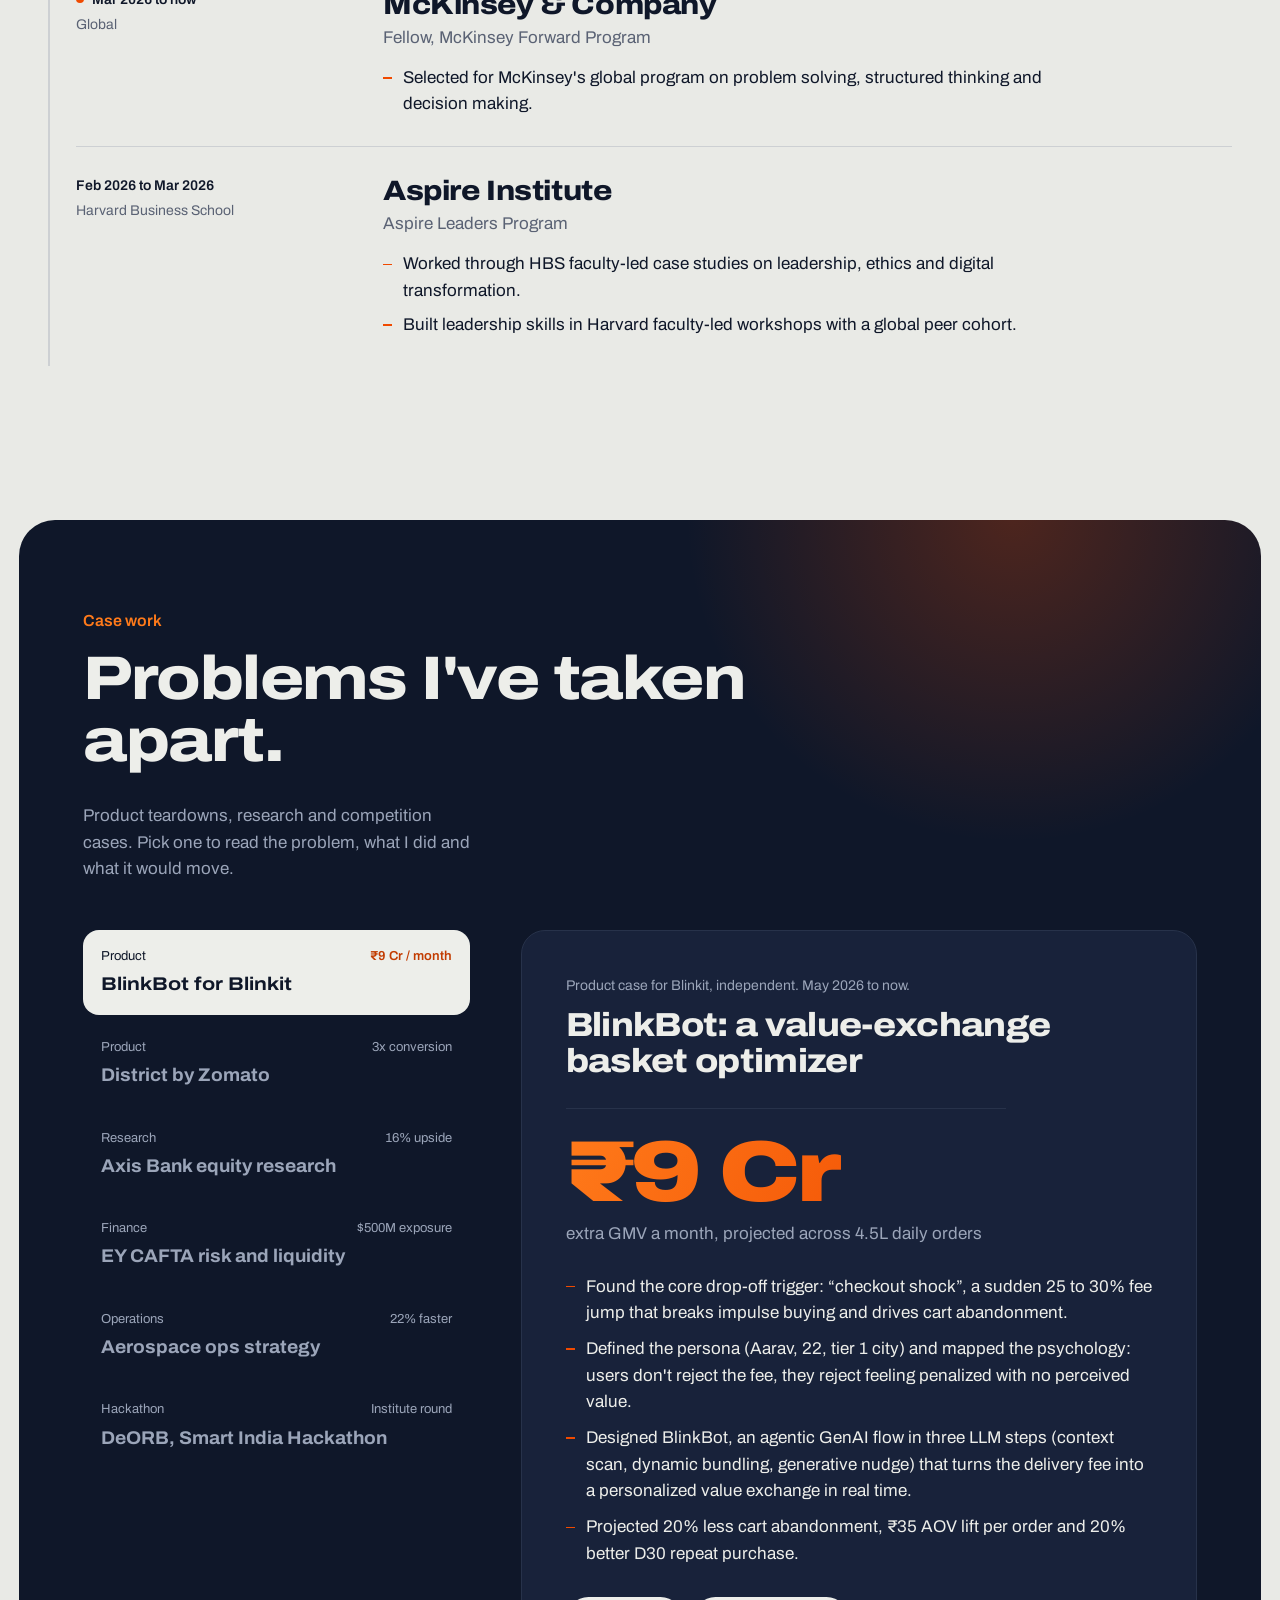
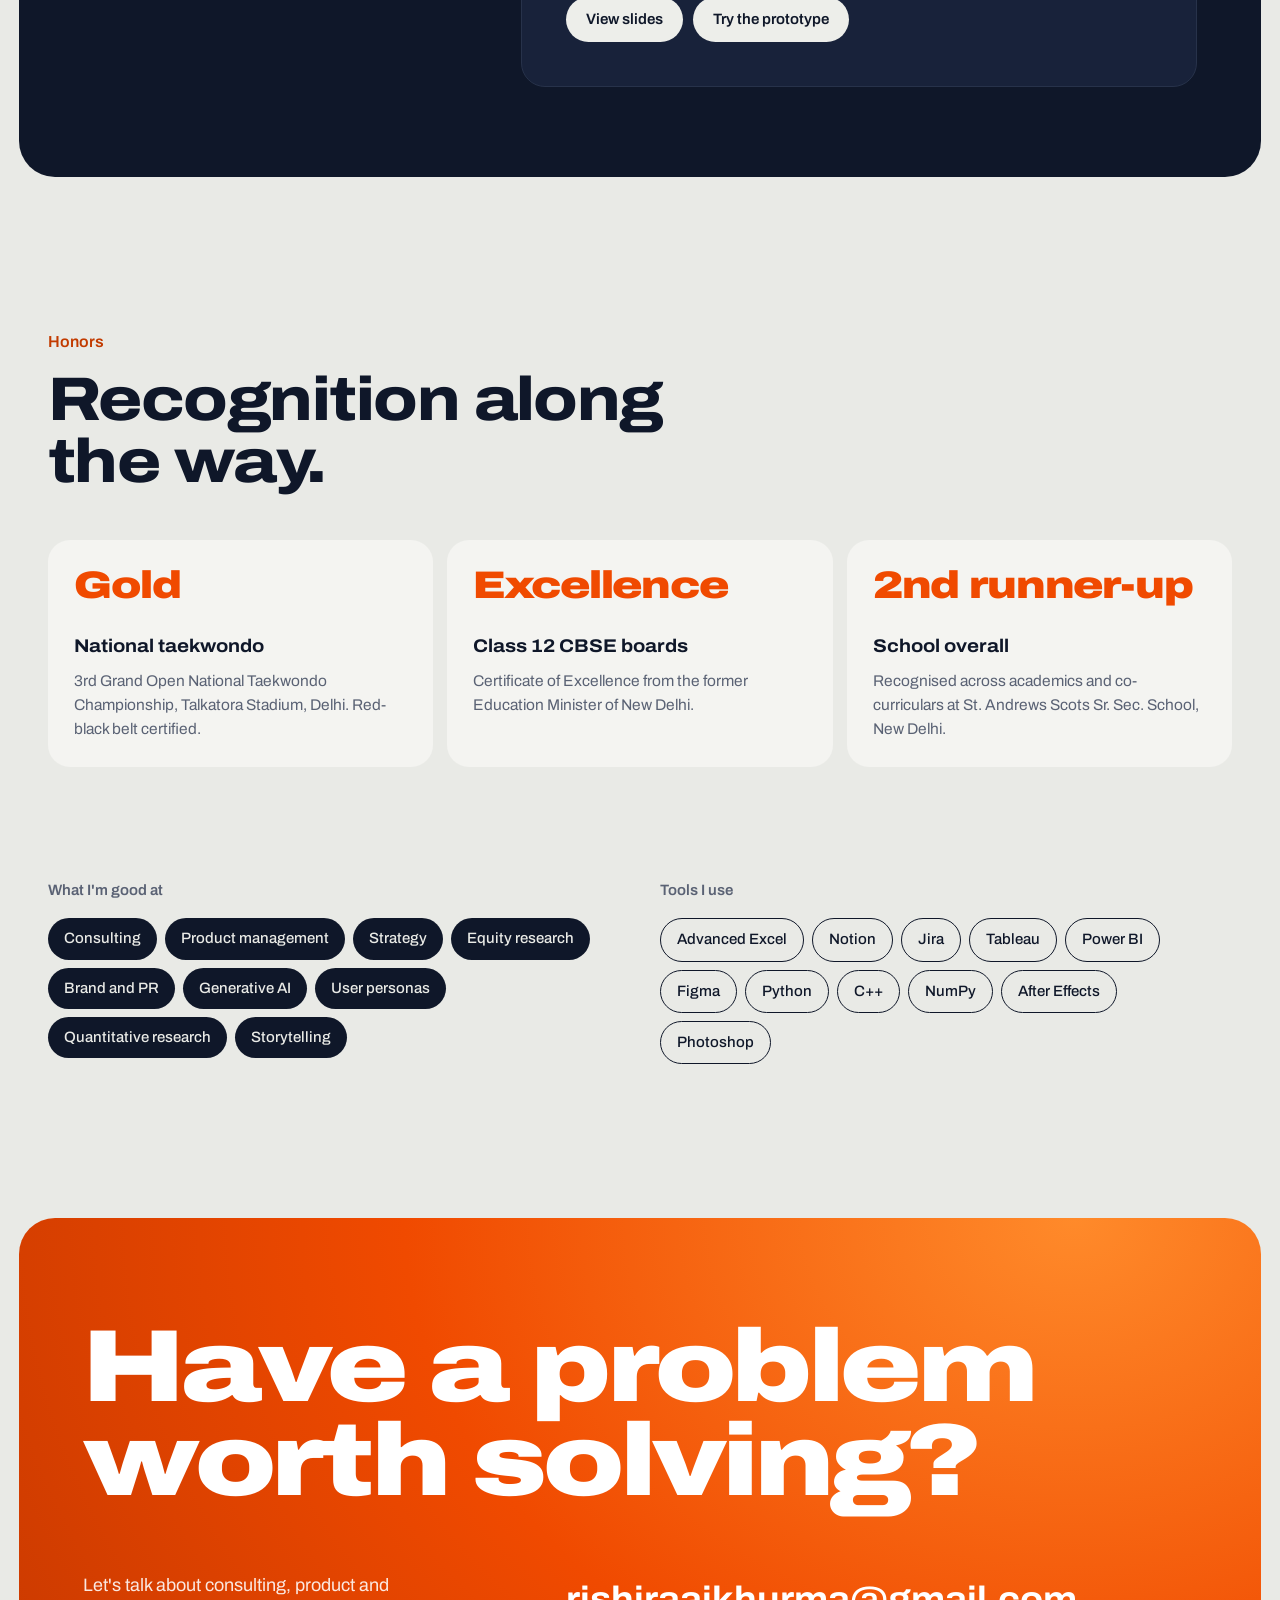
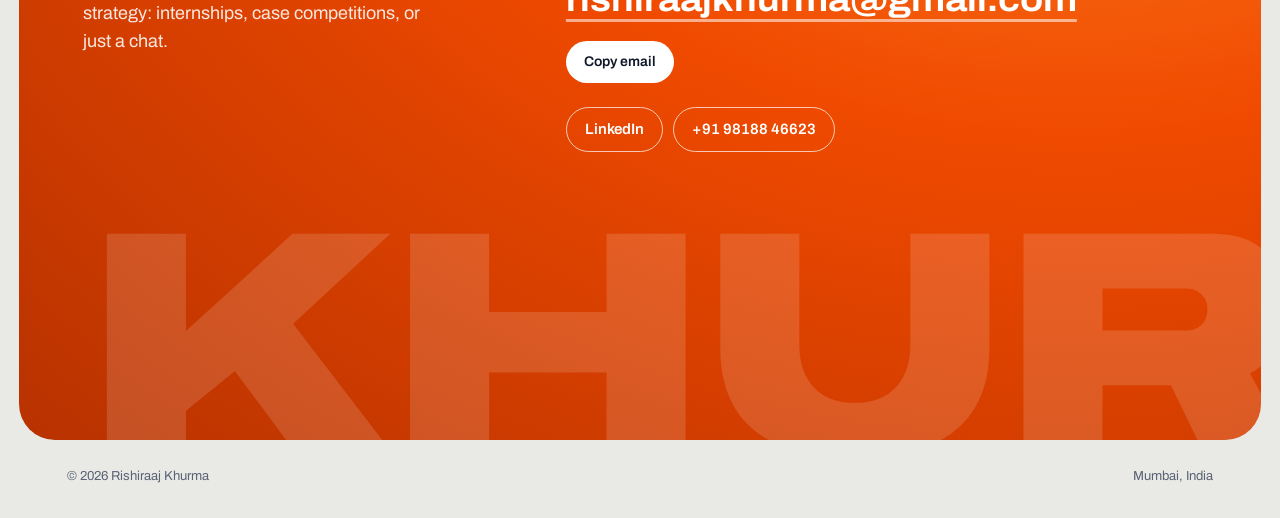
==== commit e766bbcc: "Theme-coloured experience headers, 12 unique hero cards, graph build-up - Work, Leadership and Progr" ====
--- a/index.html
+++ b/index.html
@@ -88,20 +88,35 @@
       <!-- 3D card deck -->
       <div class="deck" aria-label="Highlights">
         <div class="deck__rig">
-          <a class="card card--paper" href="#cases" data-case="ey" style="--i:-3;--a:3">
+          <a class="card card--navy" href="#work" style="--i:-6;--a:6">
+            <span class="card__kick">Leadership</span>
+            <span class="card__big">40+</span>
+            <span class="card__foot">Startups I helped pitch to investors at E-Cell</span>
+          </a>
+          <a class="card card--paper" href="#cases" data-case="ey" style="--i:-5;--a:5">
             <span class="card__kick">EY CAFTA finalist</span>
             <span class="card__big">$500M</span>
-            <span class="card__foot">Currency risk strategy for an unhedged exposure</span>
+            <span class="card__foot">Currency risk plan for an unhedged exposure</span>
+          </a>
+          <a class="card card--orange" href="#work" style="--i:-4;--a:4">
+            <span class="card__kick">IITB Rocket Team</span>
+            <span class="card__big card__big--word">Mission patch</span>
+            <span class="card__foot">Designed the official patch for SA Cup 2025</span>
+          </a>
+          <a class="card card--white" href="#cases" data-case="axis" style="--i:-3;--a:3">
+            <span class="card__kick">Equity research</span>
+            <span class="card__big">16%</span>
+            <span class="card__foot">Upside in my BUY call on Axis Bank</span>
           </a>
           <a class="card card--ink" href="#cases" data-case="blinkbot" style="--i:-2;--a:2">
             <span class="card__kick">Product case</span>
             <span class="card__big">₹9 Cr</span>
-            <span class="card__foot">Monthly GMV, projected, from BlinkBot for Blinkit</span>
+            <span class="card__foot">Monthly GMV projected for BlinkBot, Blinkit</span>
           </a>
           <a class="card card--orange" href="#work" style="--i:-1;--a:1">
             <span class="card__kick">Fellow</span>
             <span class="card__big card__big--word">McKinsey Forward</span>
-            <span class="card__foot">Plus the Aspire Leaders Program, Harvard Business School</span>
+            <span class="card__foot">Global program on structured problem solving</span>
           </a>
           <a class="card card--photo" href="#about" style="--i:0;--a:0">
             <img src="/assets/pfp.png" alt="Rishiraaj Khurma" width="480" height="600"
@@ -111,12 +126,27 @@
           <a class="card card--white" href="#work" style="--i:1;--a:1">
             <span class="card__kick"><span class="dot" aria-hidden="true"></span>Now</span>
             <span class="card__big card__big--word">TestRelic AI</span>
-            <span class="card__foot">Product management consultant. Before: Founder's Office at Tripole Gears, seen on Shark Tank India</span>
+            <span class="card__foot">Product management consultant</span>
           </a>
           <a class="card card--navy" href="#work" style="--i:2;--a:2">
             <span class="card__kick">IITB Sports and E-Cell</span>
             <span class="card__big">150K+</span>
-            <span class="card__foot">Followers across the pages I've managed</span>
+            <span class="card__foot">Followers across the pages I've run</span>
+          </a>
+          <a class="card card--paper" href="#work" style="--i:3;--a:3">
+            <span class="card__kick">Harvard Business School</span>
+            <span class="card__big card__big--word">Aspire Leaders</span>
+            <span class="card__foot">HBS faculty-led leadership program</span>
+          </a>
+          <a class="card card--ink" href="#work" style="--i:4;--a:4">
+            <span class="card__kick">Founder's Office</span>
+            <span class="card__big card__big--word">Tripole Gears</span>
+            <span class="card__foot">A brand seen on Shark Tank India</span>
+          </a>
+          <a class="card card--white" href="#about" style="--i:5;--a:5">
+            <span class="card__kick">Events</span>
+            <span class="card__big">1 lakh+</span>
+            <span class="card__foot">Footfall at events I've handled</span>
           </a>
         </div>
       </div>
@@ -167,7 +197,7 @@
                 <path d="M40 0H0V40" fill="none" class="flight__grid"/>
               </pattern>
             </defs>
-            <rect x="0" y="0" width="640" height="440" fill="url(#grid)"/>
+            <rect class="flight__gridrect" x="0" y="0" width="640" height="440" fill="url(#grid)"/>
             <line x1="24" y1="416" x2="624" y2="416" class="flight__axis"/>
             <line x1="24" y1="416" x2="24" y2="16" class="flight__axis"/>
             <path class="flight__ahead" d=""/>
--- a/assets/styles.css
+++ b/assets/styles.css
@@ -339,13 +339,14 @@
 .card__kick { font-size: 13px; font-weight: 600; line-height: 1.25; display: flex; align-items: center; }
 .card__big {
   margin-top: 14px;
-  font-size: calc(var(--cw) * .27);
+  font-size: calc(var(--cw) * .24);
+  white-space: nowrap;
   font-weight: 900;
   font-variation-settings: "wdth" 122;
   letter-spacing: -0.035em;
   line-height: .92;
 }
-.card__big--word { font-size: calc(var(--cw) * .118); line-height: 1.02; letter-spacing: -0.02em; font-variation-settings: "wdth" 104; }
+.card__big--word { font-size: calc(var(--cw) * .118); line-height: 1.04; letter-spacing: -0.02em; font-variation-settings: "wdth" 100; white-space: normal; }
 .card__foot { margin-top: auto; padding-top: 10px; font-size: 12.5px; line-height: 1.3; opacity: .78; }
 
 .card--ink { background: var(--ink); color: var(--paper); }
@@ -379,11 +380,12 @@
 .card--photo .card__foot small { display: block; font-size: 12px; font-weight: 400; opacity: .8; margin-top: 2px; font-variation-settings: "wdth" 100; }
 
 @media (max-width: 760px) {
-  .deck { --cw: 138px; --step: 4deg; --gap: .78; --drop: 0px; }
-  .card__foot { font-size: 11px; }
-  .card__kick { font-size: 11.5px; }
+  .deck { --cw: 164px; --step: 4deg; --gap: .8; --drop: 0px; }
+  .card__foot { font-size: 11.5px; }
+  .card__kick { font-size: 12px; }
   .hero__row { position: static; width: auto; margin-top: 22px; }
-  .hero__last { -webkit-text-stroke-width: 1.5px; }
+  .hero__last { color: var(--orange); -webkit-text-stroke: 0; margin-top: .1em; }
+  .hero__block { display: none; }
   .hero { min-height: 0; padding-bottom: 0; }
   .deck { flex: none; height: calc(var(--ch) + 96px); margin-top: 40px; }
   .hero__top { flex-direction: column; align-items: flex-start; gap: 6px; }
@@ -453,7 +455,14 @@
 .flight { margin: 0; }
 .flight__svg { width: 100%; height: auto; overflow: visible; }
 .flight__grid { stroke: var(--rule); stroke-width: 1; opacity: .7; }
-.flight__axis { stroke: var(--muted); stroke-width: 1.2; }
+.flight__axis { stroke: var(--muted); stroke-width: 1.2; stroke-dasharray: 600; stroke-dashoffset: 600; transition: stroke-dashoffset .9s var(--ease); }
+.flight__gridrect { clip-path: inset(100% 0 0 0); transition: clip-path 1.1s var(--ease) .15s; }
+.flight.is-building .flight__axis { stroke-dashoffset: 0; }
+.flight.is-building .flight__gridrect { clip-path: inset(0 0 0 0); }
+.flight__dot { transform-box: fill-box; transform-origin: center; transform: scale(0); transition: transform .5s var(--spring); }
+.flight__pt.is-on .flight__dot { transform: scale(1); }
+.flight.is-drawn .flight__ahead { animation: march 1.2s linear infinite; }
+@keyframes march { to { stroke-dashoffset: -22; } }
 .flight__path { fill: none; stroke: var(--ink); stroke-width: 3; stroke-linecap: round; }
 .flight__ahead { fill: none; stroke: var(--orange); stroke-width: 2.5; stroke-dasharray: 2 9; stroke-linecap: round; opacity: 0; transition: opacity .6s .2s; }
 .flight.is-drawn .flight__ahead { opacity: 1; }
@@ -476,35 +485,48 @@
 .track { position: absolute; left: 0; top: 6px; bottom: 0; width: 2px; background: var(--rule); }
 .track__fill { position: absolute; inset: 0; background: var(--orange); transform-origin: 50% 0; transform: scaleY(0); }
 .group + .group { margin-top: 72px; }
-.group { --gc: var(--orange); }
-.group--lead { --gc: #3B6FE0; }
-.group--prog { --gc: #12A37F; }
-:root[data-theme="dark"] .group--lead { --gc: #7DA2FF; }
-:root[data-theme="dark"] .group--prog { --gc: #3DD6A6; }
 .group__title {
   position: relative;
-  display: flex; align-items: baseline; flex-wrap: wrap; gap: 6px 16px;
-  padding: 0 0 18px;
-  font-size: clamp(1.7rem, 3.2vw, 2.5rem);
+  display: flex; align-items: center; justify-content: space-between; flex-wrap: wrap; gap: 10px 16px;
+  padding: clamp(18px, 2.4vw, 26px) clamp(20px, 2.6vw, 30px);
+  border-radius: 20px;
+  font-size: clamp(1.6rem, 3vw, 2.4rem);
   font-weight: 900; font-variation-settings: "wdth" 122;
   letter-spacing: -0.025em; line-height: 1;
-  color: var(--gc);
+  margin-bottom: 8px;
+  overflow: hidden;
 }
 .group__title span {
   font-size: 14px; font-weight: 600; letter-spacing: 0;
   font-variation-settings: "wdth" 100;
-  color: var(--gc);
-  padding: 5px 12px; border-radius: 999px;
-  background: color-mix(in srgb, var(--gc) 13%, transparent);
-  transform: translateY(-4px);
+  padding: 7px 14px; border-radius: 999px;
 }
 .group__title::before {
-  content: ""; position: absolute; left: -35px; top: .22em;
+  content: ""; position: absolute; left: -35px; top: 50%; margin-top: -8px;
   width: 16px; height: 16px; border-radius: 50%;
-  background: var(--gc); box-shadow: 0 0 0 5px var(--paper);
-}
-.group .role--current .role__when time:first-child::before { background: var(--gc); }
-.group .role li::before { background: var(--gc); }
+  box-shadow: 0 0 0 5px var(--paper);
+}
+/* the dot sits outside the box on the timeline */
+.group__title { overflow: visible; }
+
+.group--work .group__title { background: var(--ink); color: var(--paper); }
+.group--work .group__title span { background: var(--orange); color: #fff; }
+.group--work .group__title::before { background: var(--ink); }
+
+.group--lead .group__title { background: linear-gradient(120deg, var(--orange-2), var(--orange) 60%, #D23C00); color: #fff; }
+.group--lead .group__title span { background: rgba(255, 255, 255, .2); color: #fff; }
+.group--lead .group__title::before { background: var(--orange); }
+
+.group--prog .group__title {
+  background:
+    linear-gradient(var(--rule) 1px, transparent 1px) 0 0 / 22px 22px,
+    linear-gradient(90deg, var(--rule) 1px, transparent 1px) 0 0 / 22px 22px,
+    var(--paper-2);
+  color: var(--ink);
+  border: 1.5px solid var(--ink);
+}
+.group--prog .group__title span { background: var(--ink); color: var(--paper); }
+.group--prog .group__title::before { background: var(--paper); border: 2.5px solid var(--ink); box-sizing: border-box; }
 .role {
   display: grid; grid-template-columns: minmax(0, 3fr) minmax(0, 9fr); gap: 24px;
   padding: 28px 0; border-top: 1px solid var(--rule);
@@ -690,3 +712,6 @@
   html { scroll-behavior: auto; }
   *, *::before, *::after { animation-duration: .01ms !important; animation-delay: 0s !important; animation-iteration-count: 1 !important; transition-duration: .01ms !important; transition-delay: 0s !important; }
 }
+
+/* no rule right under a group's header box */
+.group__title + .role { border-top: 0; }
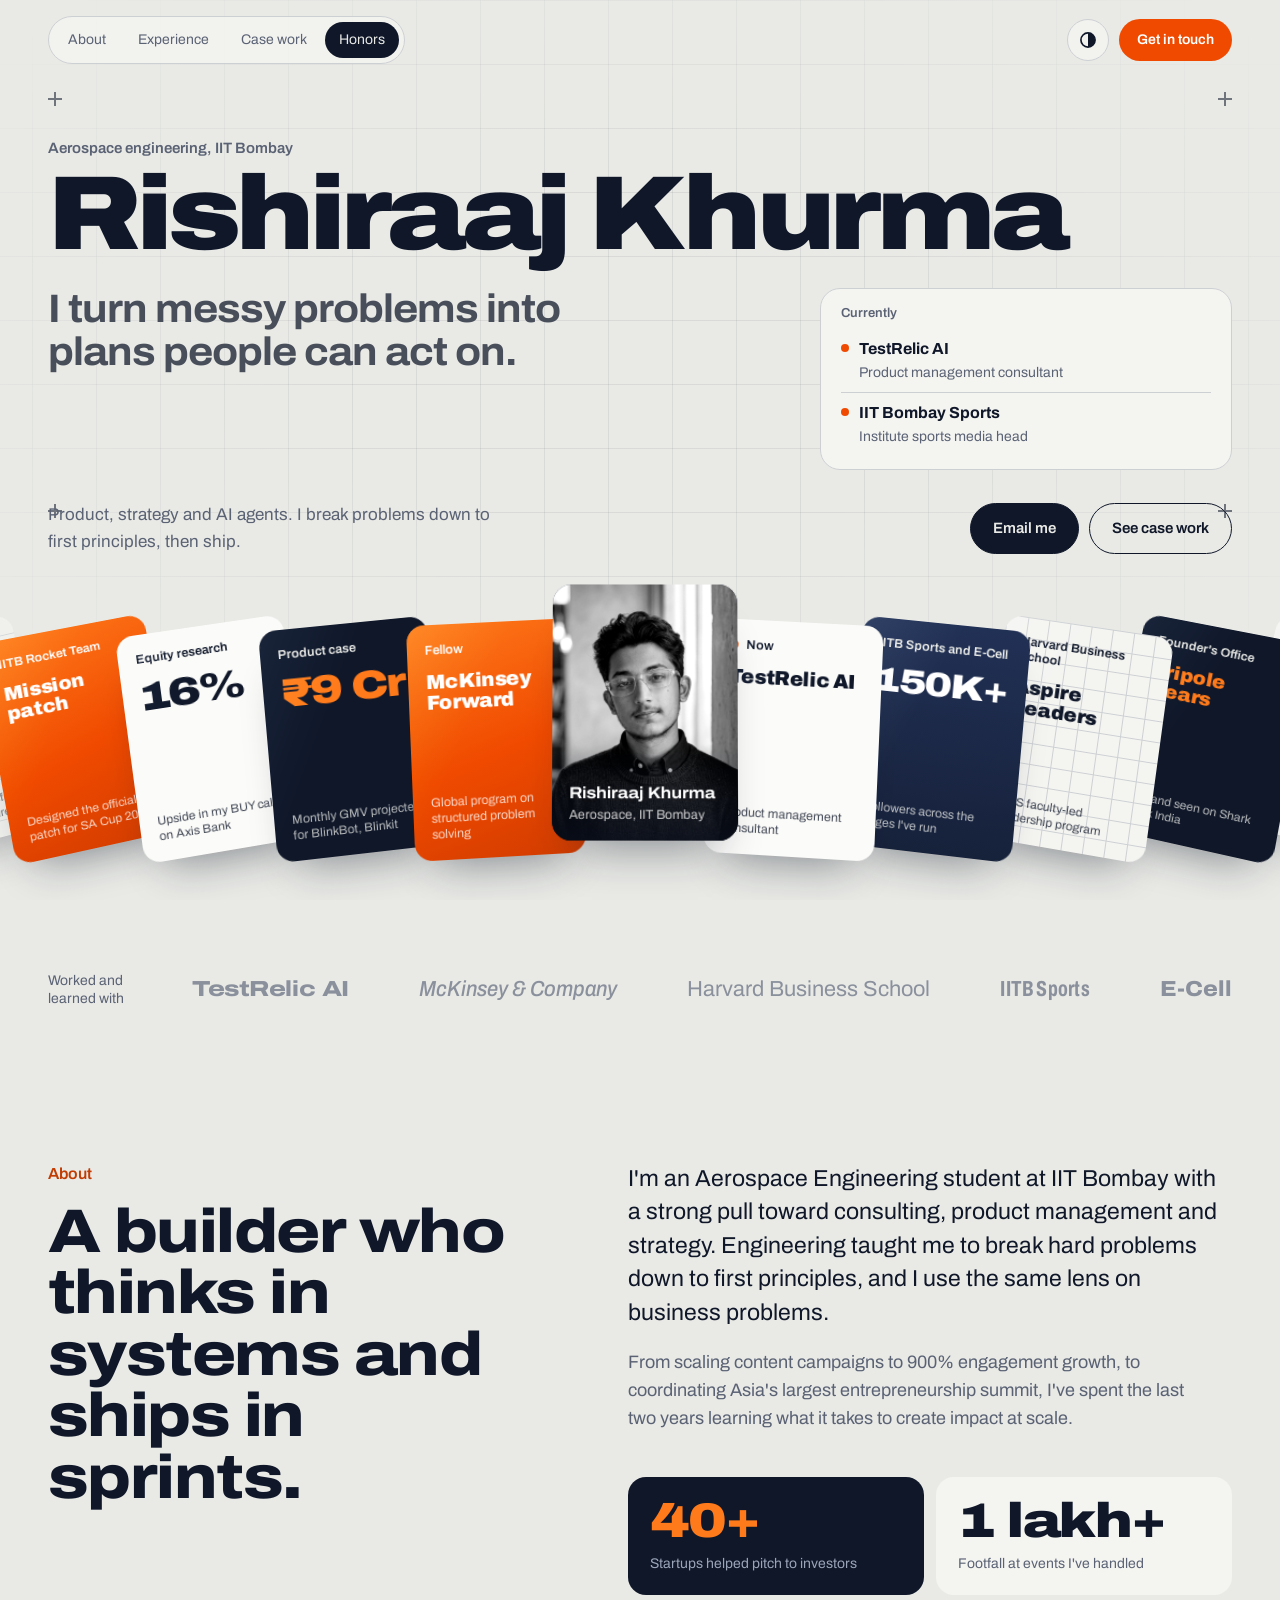
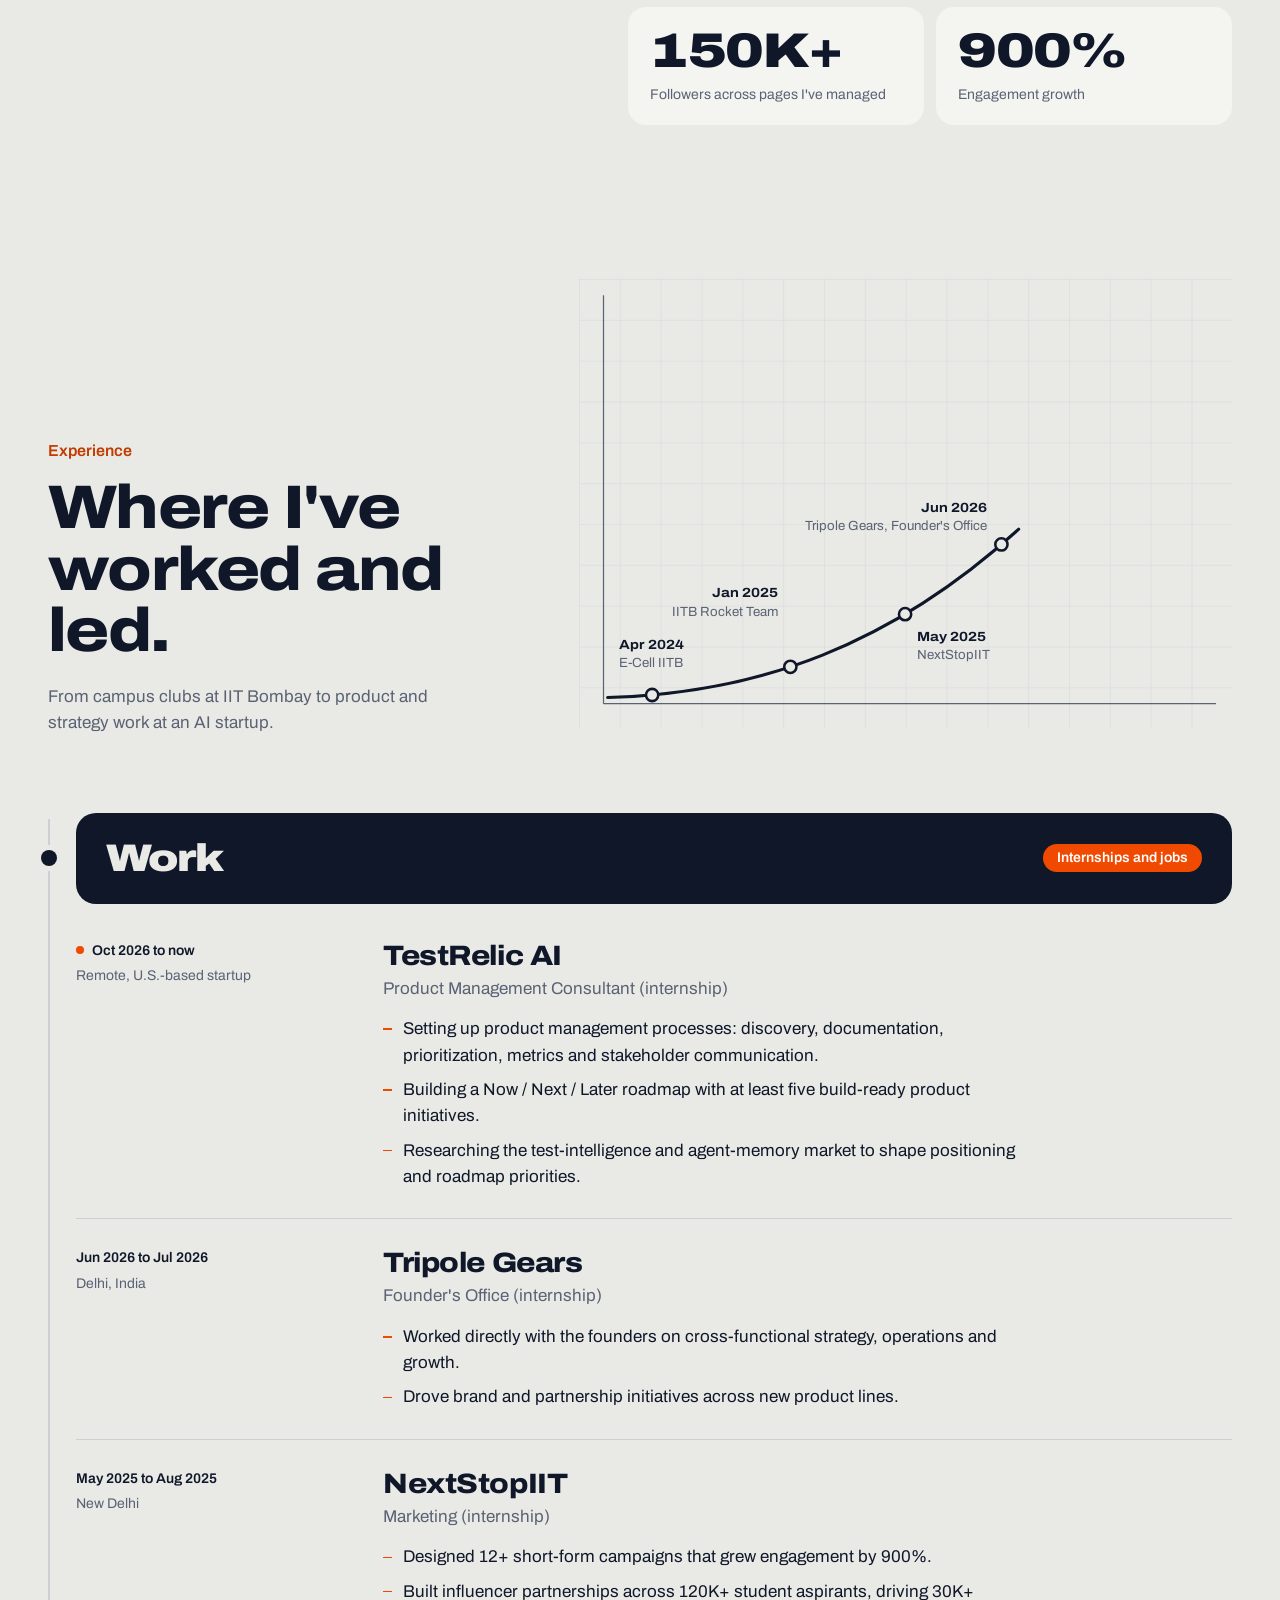
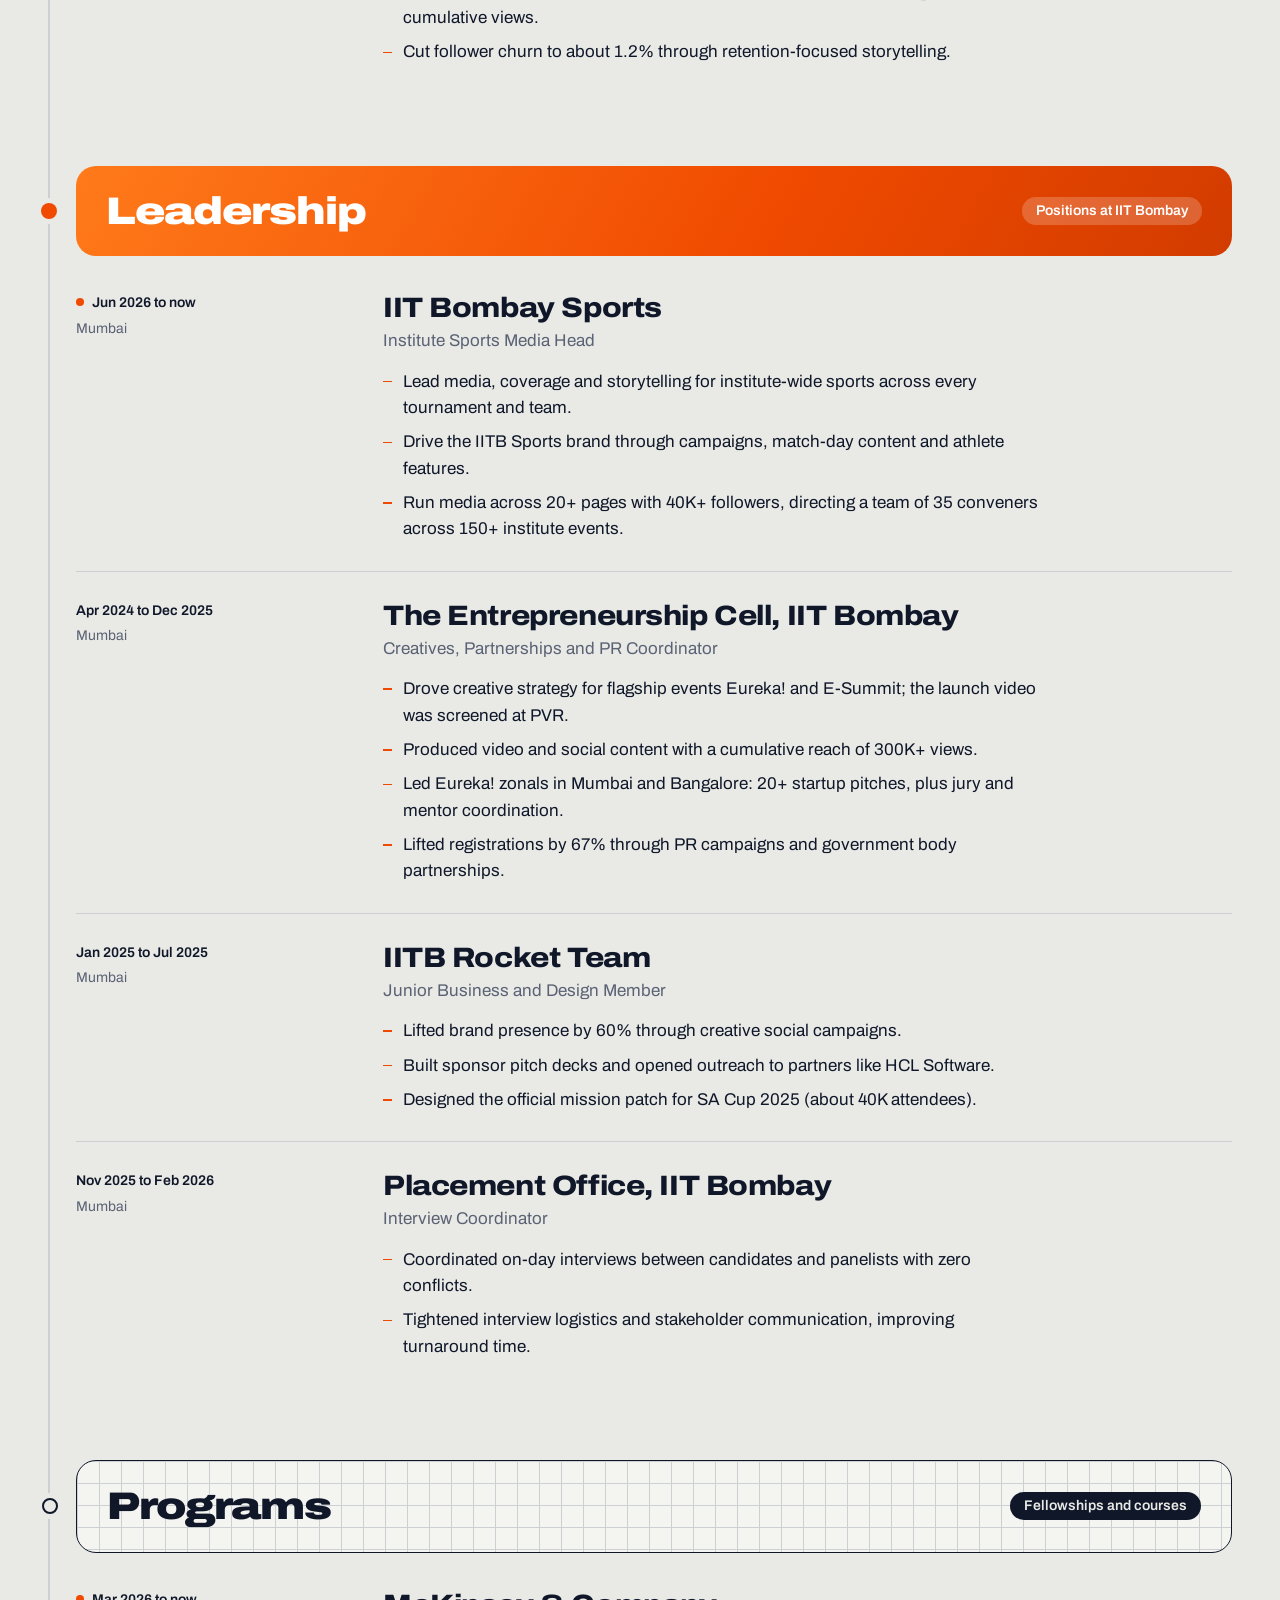
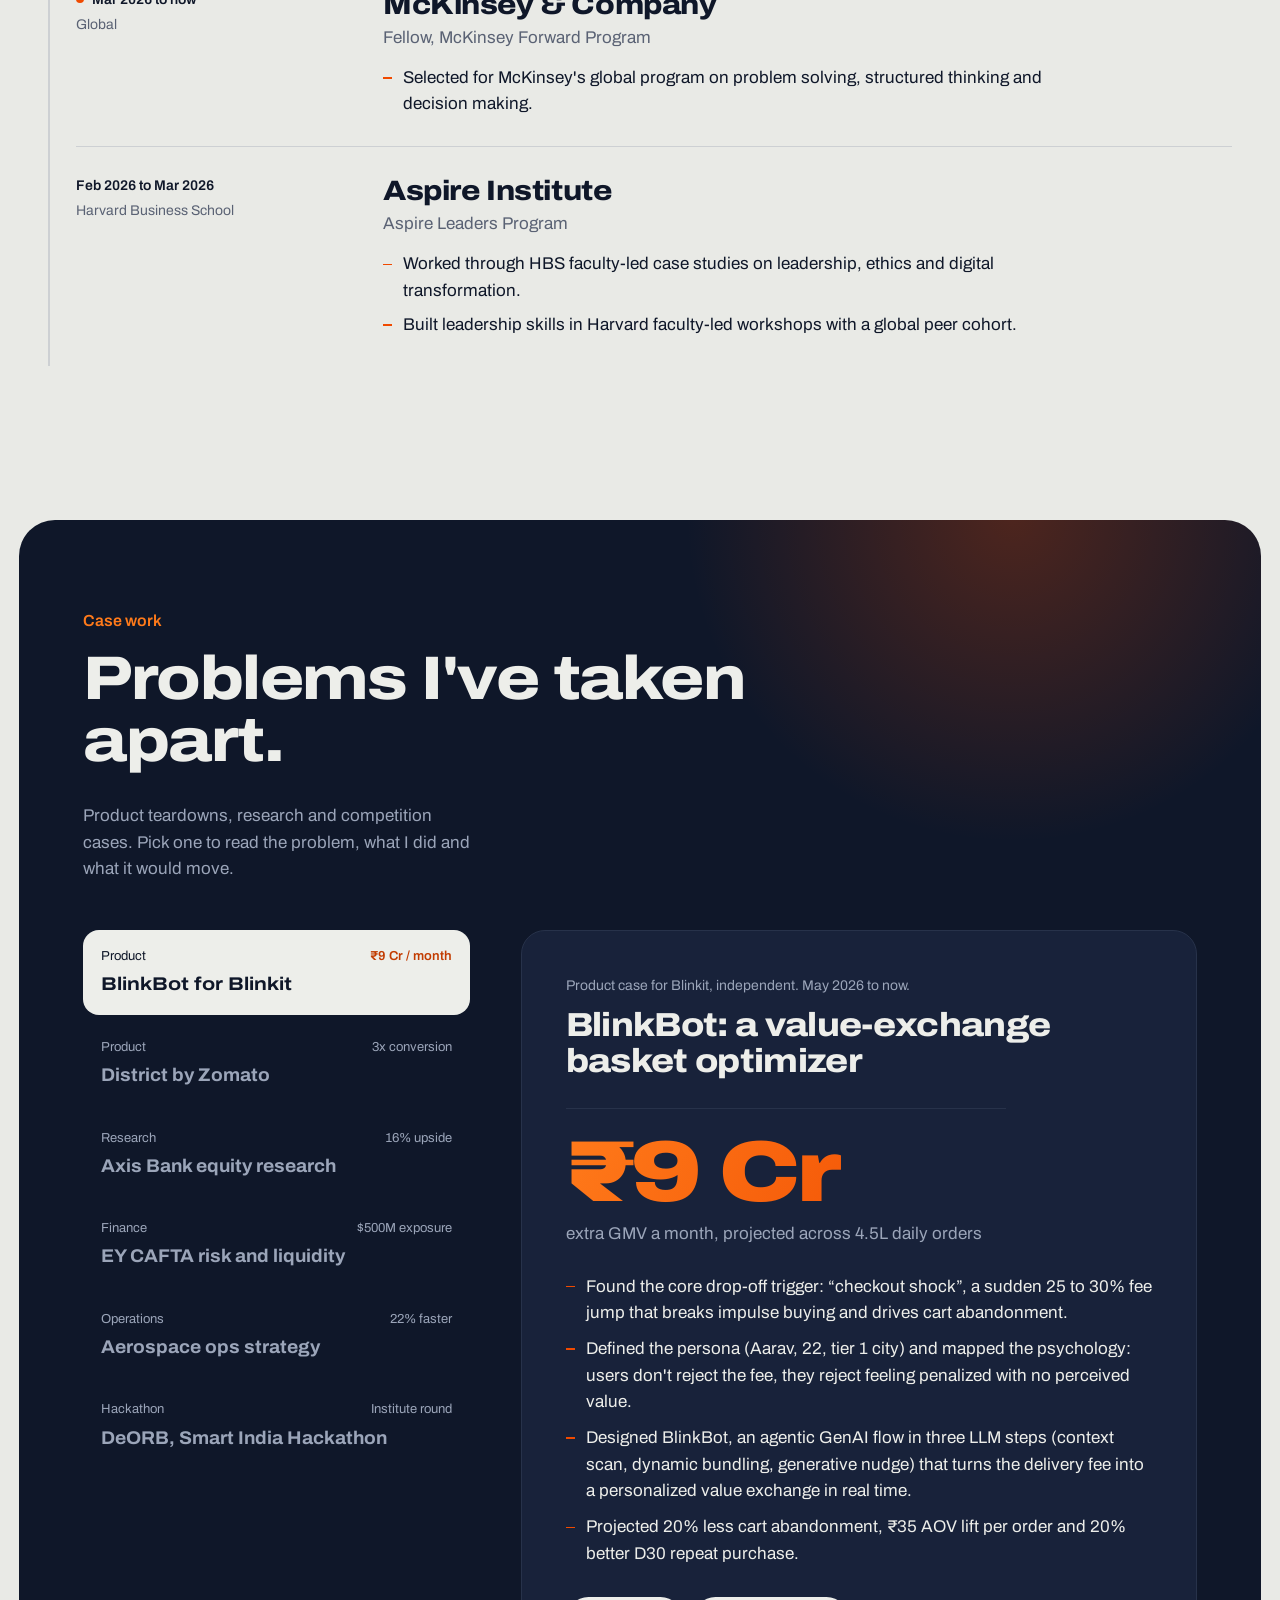
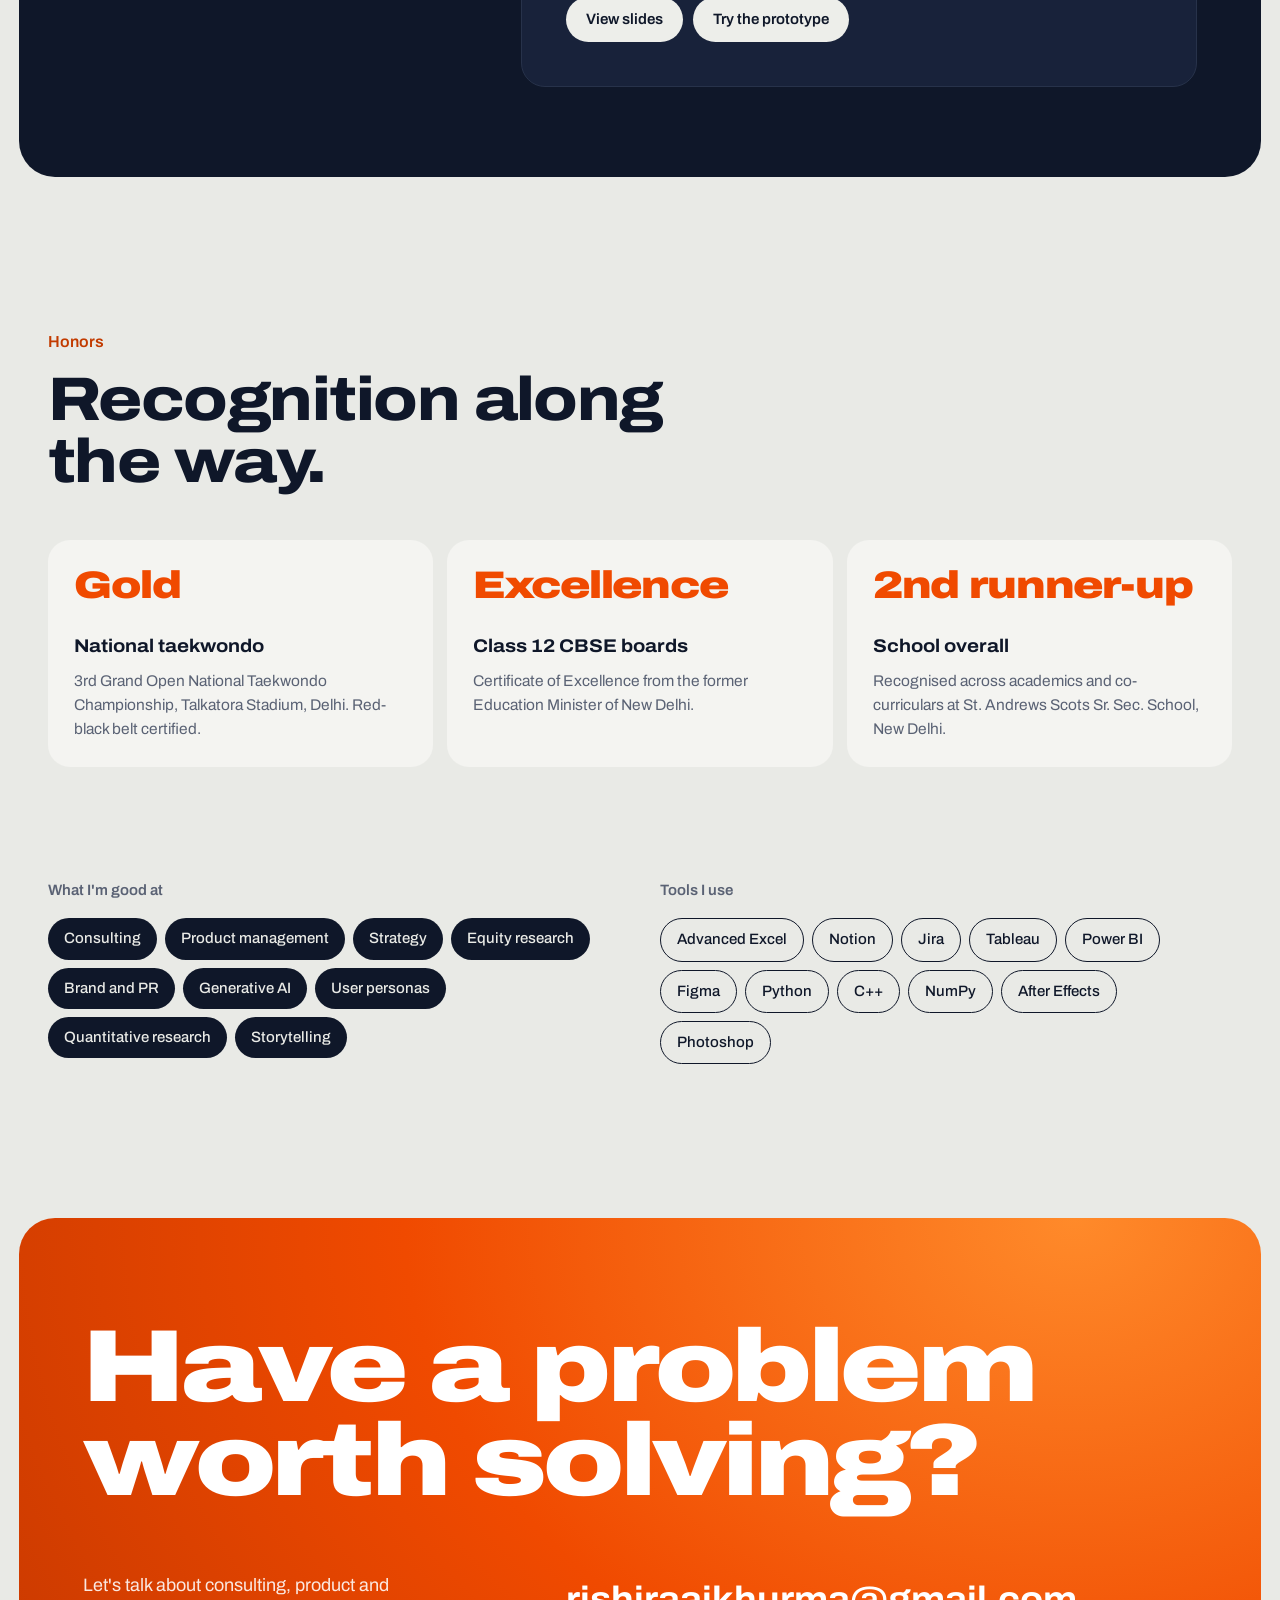
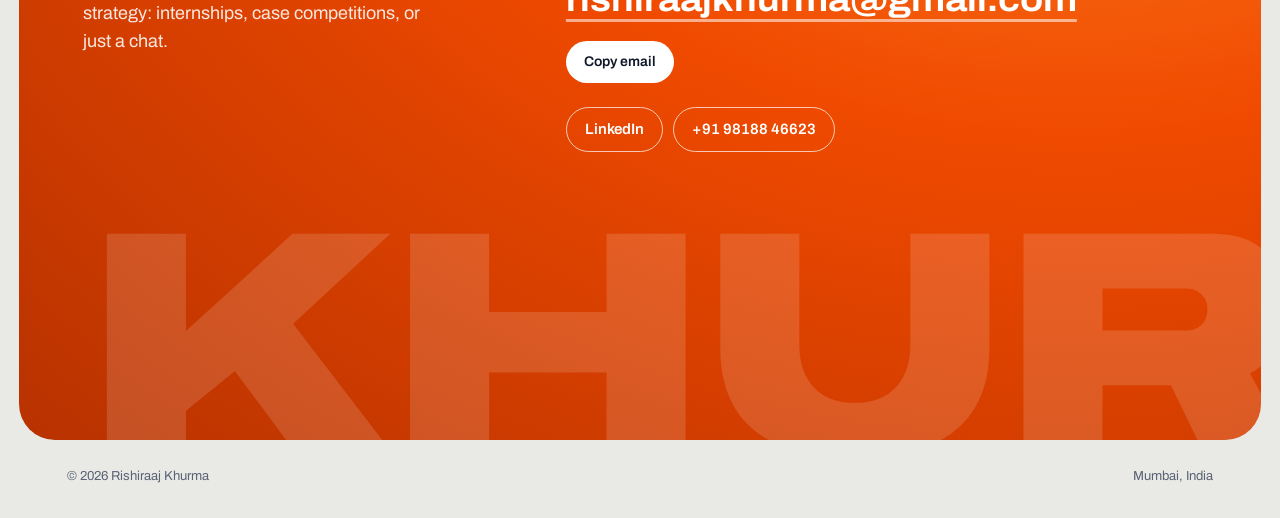
==== commit aca71311: "Hero: name-led statement layout Name is the main heading with the statement beneath it, a Currently " ====
--- a/index.html
+++ b/index.html
@@ -64,26 +64,27 @@
       <span class="mark mark--ml" aria-hidden="true"></span>
       <span class="mark mark--mr" aria-hidden="true"></span>
 
-      <div class="hero__top">
-        <p class="hero__hey">Hey, I'm</p>
-      </div>
-
-      <div class="hero__title">
-        <span class="hero__block" aria-hidden="true"></span>
-        <h1 class="hero__name" id="hero-name">
-          <span class="hero__first">Rishiraaj</span>
-          <span class="hero__last">Khurma</span>
-        </h1>
-      </div>
-
-      <div class="hero__row">
-        <p class="hero__lede">Aerospace engineer at IIT Bombay, working on product, strategy and AI agents.</p>
-        <div class="hero__actions">
-          <a class="btn btn--solid" href="mailto:rishiraajkhurma@gmail.com">Email me</a>
-          <a class="btn" href="#cases">See case work</a>
-        </div>
-      </div>
-
+      <div class="intro">
+        <p class="intro__eyebrow">Aerospace engineering, IIT Bombay</p>
+        <h1 class="intro__name" id="hero-name">Rishiraaj Khurma</h1>
+        <div class="intro__grid">
+          <p class="intro__statement">I turn messy problems into plans people can act on.</p>
+          <aside class="now" aria-label="Currently">
+            <p class="now__title">Currently</p>
+            <ul>
+              <li><span class="dot" aria-hidden="true"></span><b>TestRelic AI</b><em>Product management consultant</em></li>
+              <li><span class="dot" aria-hidden="true"></span><b>IIT Bombay Sports</b><em>Institute sports media head</em></li>
+            </ul>
+          </aside>
+        </div>
+        <div class="intro__foot">
+          <p class="intro__lede">Product, strategy and AI agents. I break problems down to first principles, then ship.</p>
+          <div class="hero__actions">
+            <a class="btn btn--solid" href="mailto:rishiraajkhurma@gmail.com">Email me</a>
+            <a class="btn" href="#cases">See case work</a>
+          </div>
+        </div>
+      </div>
 
       <!-- 3D card deck -->
       <div class="deck" aria-label="Highlights">
--- a/assets/styles.css
+++ b/assets/styles.css
@@ -194,66 +194,47 @@
 .mark--ml { top: 56%; left: var(--gutter); }
 .mark--mr { top: 56%; right: var(--gutter); }
 
-.hero__top {
-  display: flex; justify-content: space-between; align-items: baseline; gap: 16px;
-  padding-top: clamp(28px, 4vw, 48px);
-}
-.hero__hey {
-  font-size: clamp(1.05rem, 1.6vw, 1.35rem);
-  font-weight: 700; font-variation-settings: "wdth" 120;
-}
-.hero__status { font-size: 14px; color: var(--muted); font-weight: 500; text-align: right; }
-
-.hero__title { position: relative; margin-top: clamp(4px, 1vw, 12px); }
-.hero__block {
-  position: absolute; z-index: -1;
-  left: 47%; width: clamp(110px, 15vw, 210px);
-  top: -6%; bottom: -4%;
-  background: var(--orange);
-  transform-origin: 50% 100%;
-}
-.hero__name {
+.intro { position: relative; z-index: 2; padding-top: clamp(24px, 3.2vw, 44px); }
+.intro__eyebrow { font-size: 15px; font-weight: 600; color: var(--muted); }
+.intro__name {
+  margin-top: 6px;
+  font-size: clamp(3rem, 8.2vw, 7.4rem);
   font-weight: 900;
-  text-transform: uppercase;
-  line-height: .84;
-  letter-spacing: -0.03em;
-  font-variation-settings: "wdth" 125;
-}
-.hero__first {
-  display: block;
-  font-size: min(calc((100vw - 2 * var(--gutter)) / 7.45), 172px);
-  color: var(--ink);
-}
-.hero__last {
-  display: block;
-  font-size: min(9.6vw, 132px);
-  color: transparent;
-  -webkit-text-stroke: 2px var(--ink);
-  text-align: right;
-  margin-top: .04em;
-}
-
-/* load sequence: bar rises, name throttles open, outline slides in */
-.js .hero__block { transform: scaleY(0); animation: rise 1s var(--ease) .1s forwards; }
-.js .hero__first { font-variation-settings: "wdth" 62; opacity: 0; animation: throttle 1.25s var(--ease) .35s forwards; }
-.js .hero__last { opacity: 0; transform: translateX(6%); font-variation-settings: "wdth" 62; animation: slideIn 1.25s var(--ease) .55s forwards; }
-.js .hero__hey, .js .hero__status, .js .hero__row { opacity: 0; animation: fade .9s var(--ease) 1s forwards; }
-@keyframes rise { to { transform: scaleY(1); } }
-@keyframes throttle { 0% { font-variation-settings: "wdth" 62; opacity: 0; } 25% { opacity: 1; } 100% { font-variation-settings: "wdth" 125; opacity: 1; } }
-@keyframes slideIn { 0% { opacity: 0; transform: translateX(6%); font-variation-settings: "wdth" 62; } 30% { opacity: 1; } 100% { opacity: 1; transform: none; font-variation-settings: "wdth" 125; } }
+  line-height: .92;
+  letter-spacing: -0.04em;
+  font-variation-settings: "wdth" 116;
+}
+.intro__grid {
+  display: grid; grid-template-columns: minmax(0, 7fr) minmax(0, 4fr);
+  gap: clamp(24px, 4vw, 64px); align-items: start;
+  margin-top: clamp(16px, 2vw, 26px);
+}
+.intro__statement {
+  font-size: clamp(1.6rem, 3.1vw, 2.75rem);
+  font-weight: 700; line-height: 1.08; letter-spacing: -0.025em;
+  font-variation-settings: "wdth" 108;
+  color: color-mix(in srgb, var(--ink) 74%, var(--paper));
+  max-width: 22ch;
+}
+.now { background: var(--paper-2); border: 1px solid var(--rule); border-radius: 20px; padding: 14px 20px; }
+.now__title { font-size: 13px; font-weight: 600; color: var(--muted); margin-bottom: 6px; }
+.now li { display: grid; grid-template-columns: auto 1fr; column-gap: 2px; padding: 8px 0; border-top: 1px solid var(--rule); }
+.now li:first-child { border-top: 0; }
+.now .dot { grid-row: span 2; margin-top: 7px; }
+.now b { font-size: 16px; }
+.now em { font-style: normal; font-size: 14px; color: var(--muted); }
+.intro__foot { display: flex; justify-content: space-between; align-items: center; gap: 18px 24px; flex-wrap: wrap; margin-top: clamp(20px, 2.6vw, 32px); }
+.intro__lede { color: var(--muted); font-size: 17px; max-width: 46ch; }
+.hero__actions { display: flex; gap: 10px; flex-wrap: wrap; }
+
+/* load sequence: the name opens from condensed to full width, the rest follows */
+.js .intro__name { opacity: 0; font-variation-settings: "wdth" 62; animation: throttle 1.2s var(--ease) .15s forwards; }
+.js .intro__eyebrow, .js .intro__grid, .js .intro__foot { opacity: 0; animation: fade .9s var(--ease) forwards; }
+.js .intro__eyebrow { animation-delay: .1s; }
+.js .intro__grid { animation-delay: .55s; }
+.js .intro__foot { animation-delay: .75s; }
+@keyframes throttle { 0% { font-variation-settings: "wdth" 62; opacity: 0; } 25% { opacity: 1; } 100% { font-variation-settings: "wdth" 116; opacity: 1; } }
 @keyframes fade { from { opacity: 0; transform: translateY(8px); } to { opacity: 1; transform: none; } }
-
-.hero__row {
-  display: flex; justify-content: space-between; align-items: center; gap: 20px 32px; flex-wrap: wrap;
-  margin-top: clamp(22px, 2.6vw, 36px);
-  position: relative; z-index: 2;
-}
-.hero__lede {
-  font-size: clamp(1.05rem, 1.45vw, 1.3rem);
-  line-height: 1.4;
-  max-width: 34ch;
-}
-.hero__actions { display: flex; gap: 10px; flex-wrap: wrap; }
 
 /* ================= 3D card deck ================= */
 .deck {
@@ -383,16 +364,10 @@
   .deck { --cw: 164px; --step: 4deg; --gap: .8; --drop: 0px; }
   .card__foot { font-size: 11.5px; }
   .card__kick { font-size: 12px; }
-  .hero__row { position: static; width: auto; margin-top: 22px; }
-  .hero__last { color: var(--orange); -webkit-text-stroke: 0; margin-top: .1em; }
-  .hero__block { display: none; }
   .hero { min-height: 0; padding-bottom: 0; }
   .deck { flex: none; height: calc(var(--ch) + 96px); margin-top: 40px; }
-  .hero__top { flex-direction: column; align-items: flex-start; gap: 6px; }
-  .hero__status { text-align: left; }
-  .hero__first { font-size: calc((100vw - 2 * var(--gutter)) / 7.45); }
-  .hero__last { font-size: 12.2vw; }
-  .hero__block { left: 44%; width: 28vw; }
+  .intro__grid { grid-template-columns: 1fr; }
+  .intro__name { font-size: clamp(2.6rem, 13vw, 4rem); }
   .mark--ml, .mark--mr { display: none; }
 }
 
